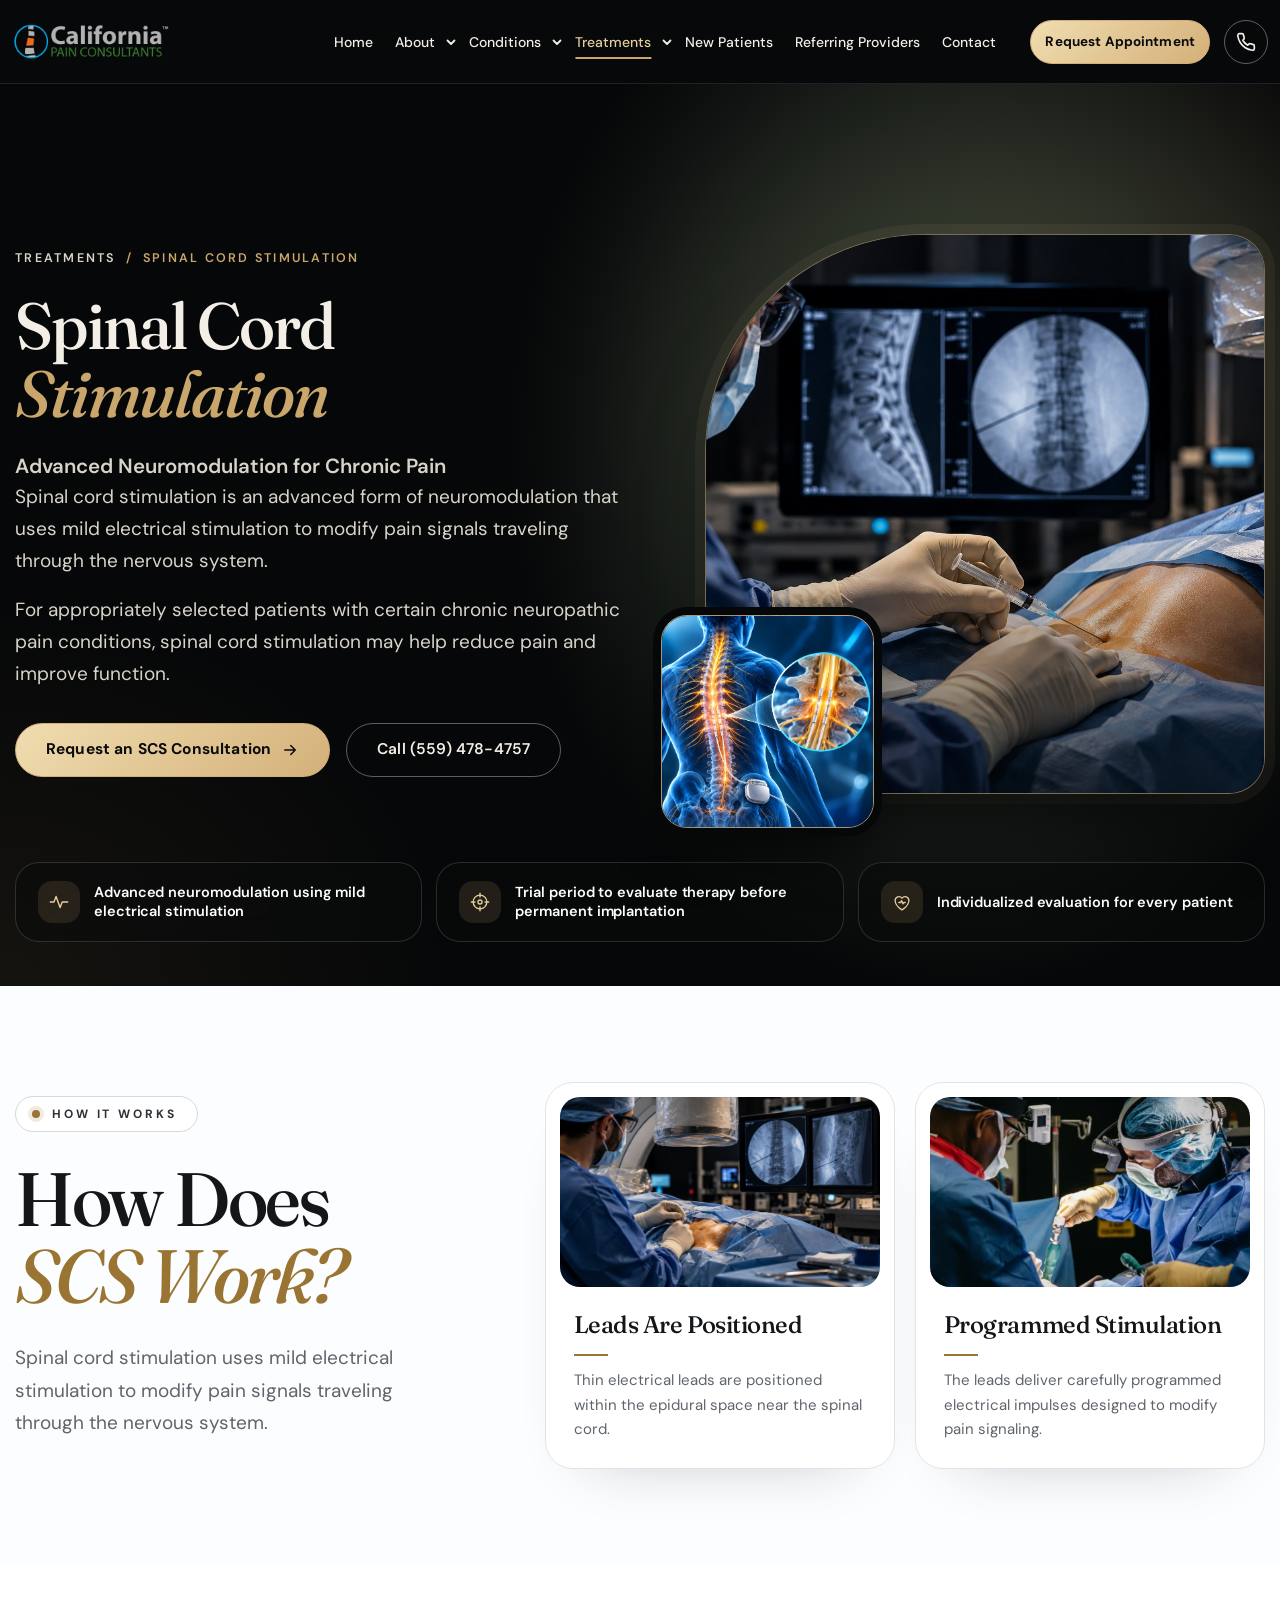
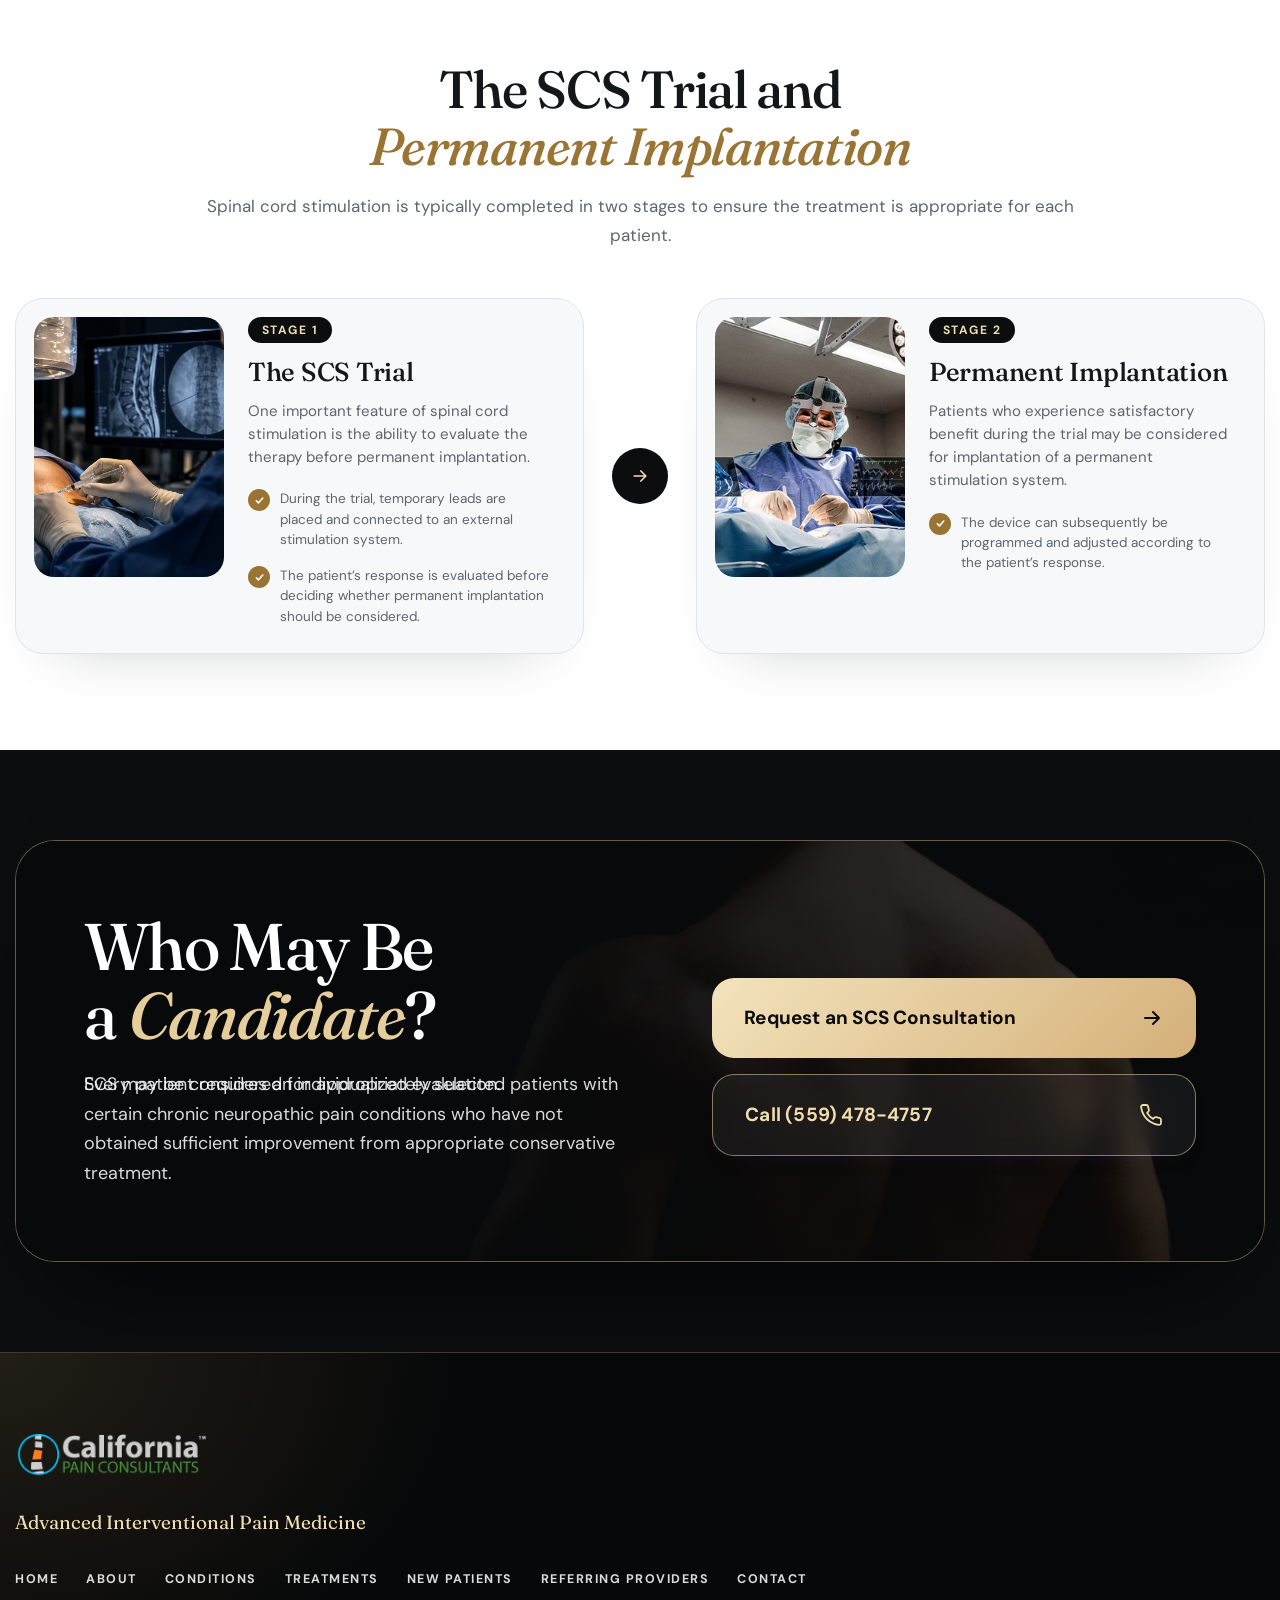
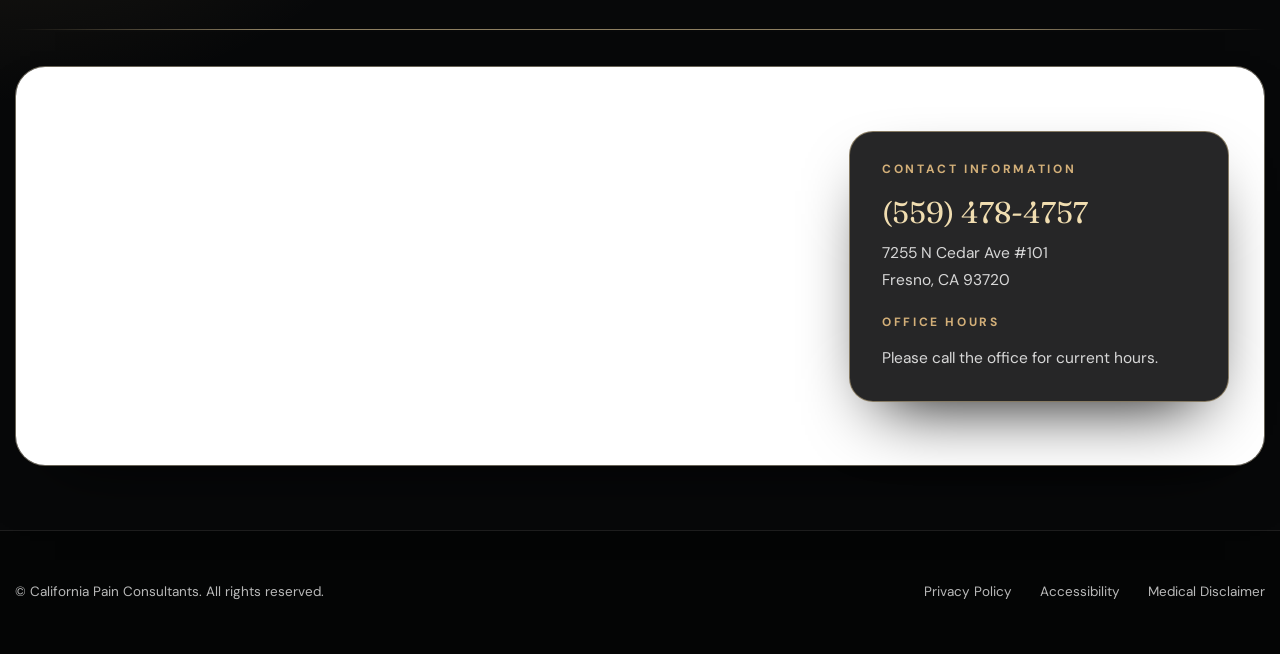
==== treatments/spinal-cord-stimulation.html @ 920d5def "Refactor CSS styles and update layout for cinematic theme - Updated layout-cinematic.css to enhance " ====
﻿<!doctype html>
<html lang="en">
<head>
  <meta charset="utf-8">
  <meta name="viewport" content="width=device-width, initial-scale=1, viewport-fit=cover">
  <title>Spinal Cord Stimulation in Fresno | California Pain Consultants (STAGING)</title>
  <meta name="description" content="Spinal cord stimulation is an advanced form of neuromodulation that uses mild electrical stimulation to modify pain signals. Learn about the SCS trial and permanent implantation.">
  <meta name="robots" content="noindex, nofollow"><!-- STAGING: remove at launch -->
  <link rel="preconnect" href="https://fonts.googleapis.com">
  <link rel="preconnect" href="https://fonts.gstatic.com" crossorigin>
  <link href="https://fonts.googleapis.com/css2?family=DM+Sans:opsz,wght@9..40,400;9..40,500;9..40,600;9..40,700;9..40,800&amp;family=Fraunces:opsz,wght@9..144,500;9..144,600&amp;display=swap" rel="stylesheet">
  <link rel="stylesheet" href="../assets/css/style.css">
  <link rel="stylesheet" href="../assets/css/theme-modern.css">
  <link rel="stylesheet" href="../assets/css/theme-black.css">
  <link rel="stylesheet" href="../assets/css/layout-cinematic.css?v=20261003m">
  <script>document.documentElement.classList.add('js');</script>
</head>
<body class="tx-page">

  <header class="site-header" id="site-header">
    <div class="header-inner">
      <a class="brand" href="../index.html" aria-label="California Pain Consultants – home">
        <img class="brand-logo" src="../assets/images/logo.png" width="410" height="94" alt="California Pain Consultants">
      </a>

      <div class="mobile-controls">
        <a class="icon-btn" href="tel:+15594784757" aria-label="Call California Pain Consultants at (559) 478-4757">
          <svg viewBox="0 0 24 24" width="22" height="22" aria-hidden="true" fill="none" stroke="currentColor" stroke-width="1.8" stroke-linecap="round" stroke-linejoin="round"><path d="M22 16.9v3a2 2 0 0 1-2.2 2 19.8 19.8 0 0 1-8.6-3.1 19.5 19.5 0 0 1-6-6A19.8 19.8 0 0 1 2.1 4.2 2 2 0 0 1 4.1 2h3a2 2 0 0 1 2 1.7c.1 1 .4 1.9.7 2.8a2 2 0 0 1-.5 2.1L8.1 9.9a16 16 0 0 0 6 6l1.3-1.3a2 2 0 0 1 2.1-.4c.9.3 1.8.6 2.8.7a2 2 0 0 1 1.7 2z"/></svg>
        </a>
        <button class="icon-btn menu-toggle" type="button" aria-expanded="false" aria-controls="site-menu" aria-label="Open menu">
          <svg class="icon-open" viewBox="0 0 24 24" width="24" height="24" aria-hidden="true" fill="none" stroke="currentColor" stroke-width="1.8" stroke-linecap="round"><path d="M4 7h16M4 12h16M4 17h16"/></svg>
          <svg class="icon-close" viewBox="0 0 24 24" width="24" height="24" aria-hidden="true" fill="none" stroke="currentColor" stroke-width="1.8" stroke-linecap="round"><path d="M6 6l12 12M18 6L6 18"/></svg>
        </button>
      </div>

      <nav class="site-nav" aria-label="Main">
        <ul class="menu-list" id="site-menu">

          <li><a class="nav-link" href="../index.html">Home</a></li>

          <li class="has-dropdown">
            <div class="nav-item">
              <a class="nav-link" href="javascript:void(0)">About</a>
              <button class="dd-toggle" type="button" aria-expanded="false" aria-controls="dd-about" aria-label="Show About submenu"><svg viewBox="0 0 12 12" width="12" height="12" aria-hidden="true" fill="none" stroke="currentColor" stroke-width="1.8" stroke-linecap="round" stroke-linejoin="round"><path d="M2.5 4.5 6 8l3.5-3.5"/></svg></button>
            </div>
            <div class="dropdown dropdown-simple" id="dd-about">
              <div class="dropdown-inner">
                <ul class="dropdown-list">
                  <li><a href="javascript:void(0)"><strong>Amitabh Goswami, DO, MPH</strong></a></li>
                  <li><a href="javascript:void(0)"><strong>Our Care Team</strong></a></li>
                  <li><a href="javascript:void(0)"><strong>Our Approach</strong></a></li>
                  <li><a href="javascript:void(0)"><strong>Medical Education</strong></a></li>
                </ul>
              </div>
            </div>
          </li>

          <li class="has-dropdown">
            <div class="nav-item">
              <a class="nav-link" href="javascript:void(0)">Conditions</a>
              <button class="dd-toggle" type="button" aria-expanded="false" aria-controls="dd-conditions" aria-label="Show Conditions submenu"><svg viewBox="0 0 12 12" width="12" height="12" aria-hidden="true" fill="none" stroke="currentColor" stroke-width="1.8" stroke-linecap="round" stroke-linejoin="round"><path d="M2.5 4.5 6 8l3.5-3.5"/></svg></button>
            </div>
            <div class="dropdown dropdown-simple" id="dd-conditions">
              <div class="dropdown-inner">
                <ul class="dropdown-list">
                  <li><a href="javascript:void(0)"><strong>Back Pain</strong></a></li>
                  <li><a href="javascript:void(0)"><strong>Neck Pain</strong></a></li>
                  <li><a href="javascript:void(0)"><strong>Sciatica</strong></a></li>
                  <li><a href="javascript:void(0)"><strong>Spinal Stenosis</strong></a></li>
                  <li><a href="javascript:void(0)"><strong>Nerve Pain</strong></a></li>
                  <li><a href="javascript:void(0)"><strong>Joint Pain</strong></a></li>
                  <li><a href="javascript:void(0)"><strong>Head &amp; Neck Pain</strong></a></li>
                  <li><a href="javascript:void(0)"><strong>Post-Surgical Pain</strong></a></li>
                </ul>
              </div>
            </div>
          </li>

          <li class="has-dropdown">
            <div class="nav-item">
              <a class="nav-link" href="javascript:void(0)" aria-current="page">Treatments</a>
              <button class="dd-toggle" type="button" aria-expanded="false" aria-controls="dd-treatments" aria-label="Show Treatments submenu"><svg viewBox="0 0 12 12" width="12" height="12" aria-hidden="true" fill="none" stroke="currentColor" stroke-width="1.8" stroke-linecap="round" stroke-linejoin="round"><path d="M2.5 4.5 6 8l3.5-3.5"/></svg></button>
            </div>
            <div class="dropdown dropdown-wide" id="dd-treatments">
              <div class="dropdown-inner">
                <p class="dd-label">Advanced Treatments</p>
                <ul class="dropdown-list">
                  <li><a href="../treatments/spinal-cord-stimulation.html"><strong>Spinal Cord Stimulation</strong></a></li>
                  <li><a href="javascript:void(0)"><strong>Peripheral Nerve Stimulation</strong></a></li>
                  <li><a href="javascript:void(0)"><strong>Intracept® / Basivertebral Nerve Ablation</strong></a></li>
                  <li><a href="javascript:void(0)"><strong>Minuteman® / Spinal Simplicity</strong></a></li>
                  <li><a href="javascript:void(0)"><strong>Sacroiliac Joint Fusion</strong></a></li>
                  <li><a href="javascript:void(0)"><strong>Kyphoplasty</strong></a></li>
                  <li><a href="javascript:void(0)"><strong>Intrathecal Drug Delivery</strong></a></li>
                </ul>
                <p class="dd-label">Additional Treatments</p>
                <ul class="dropdown-list">
                  <li><a href="javascript:void(0)"><strong>Epidural Steroid Injections</strong></a></li>
                  <li><a href="javascript:void(0)"><strong>Medial Branch Nerve Blocks</strong></a></li>
                  <li><a href="javascript:void(0)"><strong>Radiofrequency Ablation</strong></a></li>
                  <li><a href="javascript:void(0)"><strong>Joint Injections</strong></a></li>
                  <li><a href="javascript:void(0)"><strong>Botox® for Chronic Migraine</strong></a></li>
                  <li><a href="javascript:void(0)"><strong>Platelet-Rich Plasma Therapy</strong></a></li>
                  <li><a href="javascript:void(0)"><strong>Stem Cell Injection Therapy</strong></a></li>
                </ul>
              </div>
            </div>
          </li>

                    <li><a class="nav-link" href="javascript:void(0)">New Patients</a></li>

          <li><a class="nav-link" href="javascript:void(0)">Referring Providers</a></li>

          <li><a class="nav-link" href="javascript:void(0)">Contact</a></li>

          <li class="menu-cta"><a class="btn btn-primary appointment-button" href="javascript:void(0)">Request Appointment</a></li>
          <li class="menu-call"><a class="btn btn-outline" aria-label="Call (559) 478-4757" href="tel:+15594784757">Call (559) 478-4757</a></li>
        </ul>
      </nav>
    </div>
  </header>

  <main id="main" class="scs">
    <section class="scs-hero" aria-labelledby="scs-title">
      <div class="container scs-hero-grid">
        <div class="scs-hero-copy">
          <nav class="scs-crumbs" aria-label="Breadcrumb"><a href="javascript:void(0)">Treatments</a><span aria-hidden="true">/</span><span aria-current="page">Spinal Cord Stimulation</span></nav>
          <h1 id="scs-title">Spinal Cord <span class="aw-em">Stimulation</span></h1>
          <p class="scs-sub">Advanced Neuromodulation for Chronic Pain</p>
          <p class="scs-lead">Spinal cord stimulation is an advanced form of neuromodulation that uses mild electrical stimulation to modify pain signals traveling through the nervous system.</p>
          <p class="scs-body">For appropriately selected patients with certain chronic neuropathic pain conditions, spinal cord stimulation may help reduce pain and improve function.</p>
          <div class="scs-actions">
            <a class="btn btn-primary btn-lg" href="javascript:void(0)">Request an SCS Consultation <svg class="btn-arrow" viewBox="0 0 24 24" width="18" height="18" fill="none" stroke="currentColor" stroke-width="2" stroke-linecap="round" stroke-linejoin="round" aria-hidden="true"><path d="M5 12h14M13 6l6 6-6 6"/></svg></a>
            <a class="btn btn-outline btn-lg" href="tel:+15594784757">Call (559) 478-4757</a>
          </div>
        </div>
        <figure class="scs-hero-img"><img src="../assets/images/ai-mbb.jpg" width="1536" height="1024" alt="Physician performing an image-guided spinal procedure under fluoroscopy">
          <figcaption class="hero-chip"><svg viewBox="0 0 24 24" aria-hidden="true"><use href="#s-mod"/></svg><span><strong>Advanced Neuromodulation</strong>Trial before permanent implantation</span></figcaption></figure>
        <figure class="scs-hero-img-b"><img src="../assets/images/scs.jpg" width="1254" height="1254" alt="Illustration of a spinal cord stimulator with leads along the spine" loading="eager"></figure>
      </div>
      <div class="container pillars-wrap">
      <ul class="pillars pillars-3" aria-label="Spinal cord stimulation at a glance">
        <li><svg viewBox="0 0 24 24" aria-hidden="true"><use href="#s-mod"/></svg><span>Advanced neuromodulation using mild electrical stimulation</span></li>
        <li><svg viewBox="0 0 24 24" aria-hidden="true"><use href="#s-prec"/></svg><span>Trial period to evaluate therapy before permanent implantation</span></li>
        <li><svg viewBox="0 0 24 24" aria-hidden="true"><use href="#s-care"/></svg><span>Individualized evaluation for every patient</span></li>
      </ul>
    </div>
    </section>

    <section class="scs-section scs-how" aria-labelledby="how-title">
      <div class="container scs-how-grid">
        <div class="scs-how-copy">
          <p class="scs-eyebrow">How It Works</p>
          <h2 id="how-title">How Does <span class="aw-em">SCS Work?</span></h2>
          <p class="scs-how-intro">Spinal cord stimulation uses mild electrical stimulation to modify pain signals traveling through the nervous system.</p>
        </div>
        <ol class="scs-steps">
          <li>
            <span class="scs-num">01</span>
            <div class="scs-step-card">
              <img src="../assets/images/ai-rfa.jpg" width="1160" height="530" alt="" loading="lazy">
              <div>
                <h3>Leads Are Positioned</h3>
                <p>Thin electrical leads are positioned within the epidural space near the spinal cord.</p>
              </div>
              <span class="scs-go" aria-hidden="true"><svg viewBox="0 0 24 24" fill="none" stroke="currentColor" stroke-width="2" stroke-linecap="round" stroke-linejoin="round"><path d="M5 12h14M13 6l6 6-6 6"/></svg></span>
            </div>
          </li>
          <li>
            <span class="scs-num">02</span>
            <div class="scs-step-card">
              <img src="../assets/images/rs-MG_7411-home-e1589399580577.webp" width="1160" height="530" alt="" loading="lazy">
              <div>
                <h3>Programmed Stimulation</h3>
                <p>The leads deliver carefully programmed electrical impulses designed to modify pain signaling.</p>
              </div>
              <span class="scs-go" aria-hidden="true"><svg viewBox="0 0 24 24" fill="none" stroke="currentColor" stroke-width="2" stroke-linecap="round" stroke-linejoin="round"><path d="M5 12h14M13 6l6 6-6 6"/></svg></span>
            </div>
          </li>
        </ol>
      </div>
    </section>

    <section class="scs-section scs-journey" aria-labelledby="journey-title">
      <div class="container">
        <div class="scs-head scs-head-center">
          <h2 id="journey-title">The SCS Trial and <span class="aw-em">Permanent Implantation</span></h2>
          <p class="scs-journey-sub">Spinal cord stimulation is typically completed in two stages to ensure the treatment is appropriate for each patient.</p>
        </div>
        <div class="scs-stages">
          <article class="scs-stage">
            <img class="scs-stage-img" src="../assets/images/ai-esi.jpg" width="178" height="171" alt="" loading="lazy">
            <div class="scs-stage-body">
              <span class="scs-stage-tag">Stage 1</span>
              <h3>The SCS Trial</h3>
              <p>One important feature of spinal cord stimulation is the ability to evaluate the therapy before permanent implantation.</p>
              <ul>
                <li>During the trial, temporary leads are placed and connected to an external stimulation system.</li>
                <li>The patient&rsquo;s response is evaluated before deciding whether permanent implantation should be considered.</li>
              </ul>
            </div>
          </article>
          <div class="scs-arrow" aria-hidden="true"><svg viewBox="0 0 24 24" width="28" height="28" fill="none" stroke="currentColor" stroke-width="2" stroke-linecap="round" stroke-linejoin="round"><path d="M5 12h14M13 6l6 6-6 6"/></svg></div>
          <article class="scs-stage">
            <img class="scs-stage-img" src="../assets/images/rs-innovations.jpg" width="178" height="170" alt="" loading="lazy">
            <div class="scs-stage-body">
              <span class="scs-stage-tag">Stage 2</span>
              <h3>Permanent Implantation</h3>
              <p>Patients who experience satisfactory benefit during the trial may be considered for implantation of a permanent stimulation system.</p>
              <ul>
                <li>The device can subsequently be programmed and adjusted according to the patient&rsquo;s response.</li>
              </ul>
            </div>
          </article>
        </div>
      </div>
    </section>

    <section class="final-cta cta2 cta2-cand" aria-labelledby="cand-title">
      <div class="container">
        <div class="cta2-card">
          <div class="cta2-copy">
            <h2 id="cand-title">Who May Be a <span class="cta-em">Candidate</span>?</h2>
            <p>SCS may be considered for appropriately selected patients with certain chronic neuropathic pain conditions who have not obtained sufficient improvement from appropriate conservative treatment.</p>
            <p>Every patient requires an individualized evaluation.</p>
            <div class="cta-actions">
              <a class="cta2-btn cta2-primary" href="javascript:void(0)">Request an SCS Consultation <svg viewBox="0 0 24 24" fill="none" stroke="currentColor" stroke-width="2" stroke-linecap="round" stroke-linejoin="round" aria-hidden="true"><path d="M5 12h14M13 6l6 6-6 6"/></svg></a>
              <a class="cta2-btn cta2-secondary" href="tel:+15594784757"><svg viewBox="0 0 24 24" fill="none" stroke="currentColor" stroke-width="1.8" stroke-linecap="round" stroke-linejoin="round" aria-hidden="true"><path d="M22 16.9v3a2 2 0 0 1-2.200 2 19.800 19.800 0 0 1-8.600-3.100 19.500 19.500 0 0 1-6-6A19.800 19.800 0 0 1 2.100 4.200 2 2 0 0 1 4.100 2h3a2 2 0 0 1 2 1.700c.1 1 .4 1.900.7 2.800a2 2 0 0 1-.5 2.100L8.100 9.900a16 16 0 0 0 6 6l1.300-1.300a2 2 0 0 1 2.100-.4c.9.3 1.800.6 2.800.7a2 2 0 0 1 1.700 2z"/></svg> Call (559) 478-4757</a>
            </div>
          </div>
          <div class="cta2-visual" aria-hidden="true"><img src="../assets/images/rs-conditions-hero.jpg" width="2000" height="1098" alt="" loading="lazy"></div>
        </div>
      </div>
    </section>
  </main>

  <footer data-site-footer>
    <noscript>
      <p>© California Pain Consultants · 7255 N Cedar Ave #101, Fresno, CA 93720 · <a href="tel:+15594784757">(559) 478-4757</a></p>
    </noscript>
  </footer>

  <svg width="0" height="0" style="position:absolute" aria-hidden="true" focusable="false">
    <defs>
      <symbol id="s-prec" viewBox="0 0 24 24" fill="none" stroke="currentColor" stroke-width="1.5" stroke-linecap="round" stroke-linejoin="round"><circle cx="12" cy="12" r="7.500"/><circle cx="12" cy="12" r="2.200"/><path d="M12 2.500v4M12 17.500v4M2.500 12h4M17.500 12h4"/></symbol>
      <symbol id="s-mod" viewBox="0 0 24 24" fill="none" stroke="currentColor" stroke-width="1.5" stroke-linecap="round" stroke-linejoin="round"><path d="M2.500 12h4l2.300-6 4.400 12 2.300-6h6"/></symbol>
      <symbol id="s-care" viewBox="0 0 24 24" fill="none" stroke="currentColor" stroke-width="1.5" stroke-linecap="round" stroke-linejoin="round"><path d="M12 20.500s-7.500-4.400-7.500-10A4.200 4.200 0 0112 7.800a4.200 4.200 0 017.500 2.700c0 5.600-7.500 10-7.500 10z"/><path d="M8.500 12.500h2l1-2 1.500 3.500 1-1.500h1.500"/></symbol>
    </defs>
  </svg>

  <div class="mobile-action-bar" role="region" aria-label="Quick actions">
    <a class="btn btn-outline" href="tel:+15594784757">Call</a>
    <a class="btn btn-primary" href="javascript:void(0)">Request Appointment</a>
  </div>

  <script src="../assets/js/main.js" defer></script>

  <script src="../assets/js/footer.js" defer></script>
</body>
</html>
---- assets/css/style.css ----
:root {
  --color-primary: #0077B6;
  --color-primary-hover: #005F92;
  --color-primary-line: #3A9ACF;
  --brand: #4DB3E6;
  --brand-dark: #2A9AD6;
  --brand-tint: #E3F1FA;
  --ink: #03304D;
  --color-footer-bg: #02263D;
  --color-header-bg: var(--ink);
  --brand-deep: var(--ink);
  --brand-ink: var(--color-primary);
  --teal: var(--color-primary);
  --blue-deep: #054B73;
  --cyan: #3EDBF0;
  --cyan-dark: #2EC9E0;
  --cyan-light: #7FE8F6;
  --gold: #C8873A;

  --bg-page: #FBFDFD;
  --bg-sky-soft: #EEF6FC;
  --bg-sky: #EDF6FD;
  --bg-tint: #F4F9FB;
  --black: #000;
  --border: #E6E1D6;
  --hairline: #ECE7DC;
  --ink-dark: #06161F;
  --navy-soft: #0B2233;
  --navy: #0A0A0A;
  --slate-dark: #34454F;
  --slate: #4A5B6A;
  --text: #17212B;
  --white: #FFF;

  --c-25c6e0: #25C6E0;
  --c-8fd0ea: #8FD0EA;
  --c-a9d3ea: #A9D3EA;
  --c-bcdcef: #BCDCEF;
  --c-bfdcec: #BFDCEC;
  --c-bfe6ee: #BFE6EE;
  --c-bfe6f2: #BFE6F2;
  --c-c9d6db: #C9D6DB;
  --c-d2eaf4: #D2EAF4;
  --c-d3e6f3: #D3E6F3;
  --c-dcebf4: #DCEBF4;
  --c-ddeef6: #DDEEF6;
  --c-e1eef0: #E1EEF0;
  --c-e6f6fc: #E6F6FC;
  --c-e8f3fa: #E8F3FA;
  --c-eaf4fa: #EAF4FA;
  --c-eaf4fb: #EAF4FB;
  --c-f1f8fc: #F1F8FC;
  --c-f28a2e: #F28A2E;
  --c-f6fafd: #F6FAFD;

  --color-primary-rgb: 0, 119, 182;
  --rgb-black: 0, 0, 0;
  --rgb-brand: 77, 179, 230;
  --rgb-cyan: 62, 219, 240;
  --rgb-ink: 3, 48, 77;
  --rgb-page: 251, 253, 253;
  --rgb-shadow-blue: 8, 60, 90;
  --rgb-shadow: 8, 40, 56;
  --rgb-white: 255, 255, 255;
  --shadow-lift: 0 24px 60px -24px rgba(var(--rgb-shadow), .28), 0 4px 14px rgba(var(--rgb-shadow), .06);

  --font-head: "DM Sans", system-ui, sans-serif;
  --font-body: "DM Sans", system-ui, sans-serif;
  --fs-h1: clamp(2.5rem, 1.7rem + 3vw, 4rem);
  --fs-h2: clamp(2rem, 1.5rem + 2vw, 3rem);
  --fs-h3: 20px;
  --fs-h4: 1.25rem;
  --fs-lead: clamp(1.0625rem, 1rem + .25vw, 1.1875rem);

  --space-3: 12px;
  --space-4: 16px;
  --space-5: 24px;
  --space-6: 32px;
  --space-7: 48px;
  --header-h: 88px;
  --bar-h: 64px;
  --sec-pad: 80px;
  --sec-head-gap: var(--space-7);
}

*,
*::before,
*::after {
  box-sizing: border-box;
}

html {
  scroll-behavior: smooth;
  scroll-padding-top: 96px;
}

body {
  margin: 0;
  font-family: var(--font-body);
  font-size: 17px;
  line-height: 1.7;
  color: var(--text);
  background: var(--white);
}

body.menu-locked {
  overflow: hidden;
}

a {
  color: inherit;
}

ul,
.sf-col ul,
.sf-bottom ul,
.scs-steps,
.ax-grid,
.apx-steps {
  list-style: none;
  margin: 0;
  padding: 0;
}

.container,
.header-inner {
  max-width: 1440px;
  margin-inline: auto;
  padding-inline: 15px;
}

.container {
  width: 100%;
}

.site-header :focus-visible,
.final-cta :focus-visible {
  outline-color: var(--teal);
  box-shadow: none;
}

.btn,
.nav-link {
  text-transform: none;
  text-decoration: none;
  white-space: nowrap;
}

.btn,
.tf-intro .btn,
.ax-viewall,
.cta2-btn {
  display: inline-flex;
  align-items: center;
  border-radius: 999px;
}

.btn {
  gap: 8px;
  justify-content: center;
  min-height: 44px;
  padding: 0 22px;
  font: 700 15px/1 var(--font-head);
  letter-spacing: .005em;
  border: 1.5px solid transparent;
  transition: background-color .2s ease, border-color .2s ease, color .2s ease;
}

.btn-primary:hover {
  background: var(--navy);
  color: var(--white);
}

.btn-outline {
  background: transparent;
  color: var(--navy);
  border-color: var(--navy);
}

.btn-outline:hover {
  background: var(--navy);
  color: var(--white);
}

.site-header {
  position: sticky;
  top: 0;
  z-index: 100;
  height: var(--header-h);
  transition: height .25s ease, box-shadow .25s ease, background-color .25s ease, border-color .25s ease;
  --header-h: 84px;
  -webkit-backdrop-filter: none;
  backdrop-filter: none;
}

.site-header.is-scrolled {
  --header-h: 72px;
  background: rgba(var(--rgb-white), .86);
  -webkit-backdrop-filter: saturate(180%) blur(14px);
  backdrop-filter: saturate(180%) blur(14px);
  border-bottom-color: var(--hairline);
  box-shadow: 0 8px 28px -12px rgba(var(--rgb-shadow), .18);
}

.header-inner,
.menu-list,
.menu-list>li {
  height: 100%;
  display: flex;
  align-items: center;
}

.header-inner {
  position: relative;
  gap: 24px;
}

.brand {
  display: block;
  flex: none;
  line-height: 0;
}

.brand-logo {
  display: block;
  width: auto;
  transition: height .25s ease;
  height: 46px;
}

.is-scrolled .brand-logo {
  height: 46px;
}

.site-nav {
  margin-left: auto;
  height: 100%;
  flex: 0 1 auto;
}

.menu-list {
  gap: 2px;
}

.menu-list>li {
  position: relative;
}

.nav-item {
  display: flex;
  align-items: center;
}

.nav-link {
  font: 600 15.5px/1 var(--font-head);
  letter-spacing: 0;
  border-radius: 8px;
  transition: color .2s;
  padding: 12px 11px;
}

.nav-link[aria-current="page"] {
  text-decoration: underline;
}

.nav-link:hover,
.has-dropdown:hover>.nav-item .nav-link {
  text-decoration: underline;
  text-decoration-color: var(--teal);
  text-decoration-thickness: 3px;
  text-underline-offset: 9px;
}

.dd-toggle,
.icon-btn {
  display: inline-grid;
  place-items: center;
  background: none;
  border: 0;
  cursor: pointer;
}

.dd-toggle {
  width: 28px;
  height: 28px;
  margin-left: -6px;
  border-radius: 6px;
  transition: color .2s;
}

.dd-toggle svg {
  transition: transform .2s;
}

.dd-toggle[aria-expanded="true"] svg,
.has-dropdown:hover>.nav-item .dd-toggle svg {
  transform: rotate(180deg);
}

.dropdown {
  position: absolute;
  top: 100%;
  left: 0;
  z-index: 10;
  opacity: 0;
  visibility: hidden;
  transform: translateY(-4px);
  pointer-events: none;
  transition: opacity .18s ease, transform .18s ease, visibility 0s linear .18s;
}

.dropdown-simple {
  width: 300px;
}

.dropdown-inner {
  background: var(--white);
  border: 1px solid var(--hairline);
  padding: 12px;
  border-radius: 18px;
  box-shadow: var(--shadow-lift);
}

.has-dropdown:hover>.dropdown,
.has-dropdown.is-open>.dropdown {
  opacity: 1;
  visibility: visible;
  transform: none;
  pointer-events: auto;
  transition-delay: 0s;
}

.dropdown-list a {
  display: block;
  padding: 12px 14px;
  border-radius: 10px;
  text-decoration: none;
  transition: background-color .15s;
}

.dropdown-list a:hover {
  background: var(--brand-tint);
}

.dropdown-list strong {
  display: block;
  font: 700 15px/1.3 var(--font-head);
  color: var(--ink);
}

.mobile-controls {
  display: none;
  margin-left: auto;
  gap: 4px;
}

.icon-btn {
  width: 48px;
  height: 48px;
  border-radius: 12px;
  text-decoration: none;
}

.icon-btn:hover {
  background: rgba(var(--rgb-white), .1);
}

.menu-toggle .icon-close {
  display: none;
}

.menu-open .menu-toggle .icon-open {
  display: none;
}

.menu-open .menu-toggle .icon-close {
  display: block;
}

.mobile-action-bar {
  display: none;
}

.eyebrow::before {
  border-radius: 2px;
  flex: none;
}

.hero,
.scs-hero,
#advanced-treatments,
#additional-treatments,
.scs-how {
  position: relative;
  isolation: isolate;
  overflow: hidden;
}

.hero,
.scs-hero {
  display: flex;
  align-items: center;
  min-height: clamp(560px, 62vh, 700px);
  background: radial-gradient(900px 520px at 8% 0%, rgba(var(--rgb-cyan), .09), transparent 65%),
    linear-gradient(180deg, var(--bg-tint) 0%, var(--bg-page) 100%);
}

.hero {
  padding: 96px 0 150px;
}

.hero::before,
.hero::after,
.scs-hero::after,
#advanced-treatments::before,
.scs-how::before {
  content: "";
  position: absolute;
  z-index: -1;
}

.hero::before {
  inset: 0;
  background: url("../images/hero-bg.jpg") right center / auto 100% no-repeat;
}

.hero-grid,
.scs-hero-grid {
  display: grid;
  align-items: center;
  grid-template-columns: minmax(0, 760px);
}

.hero-grid {
  gap: 48px;
}

.hero-copy {
  min-width: 0;
}

.hero-actions {
  display: flex;
  flex-wrap: wrap;
}

.final-cta {
  color: var(--white);
  position: relative;
  isolation: isolate;
}

.site-header .btn-outline:hover {
  background: var(--white);
  color: var(--navy);
  border-color: var(--white);
}

.site-header .btn-primary:hover {
  background: var(--white);
  color: var(--navy);
}

.nav-link[aria-current="page"] {
  text-decoration-thickness: 2px;
  text-underline-offset: 10px;
}

.nav-link:hover,
.has-dropdown:hover>.nav-item .nav-link {
  text-decoration-thickness: 2px;
  text-underline-offset: 10px;
  color: var(--brand);
  text-decoration-color: var(--brand);
}

.site-header .btn,
.hero .btn,
.scs-actions .btn {
  min-height: 48px;
  padding: 0 26px;
  font-size: 15px;
  gap: 10px;
}

.site-header .btn-primary:hover,
.hero .btn-primary:hover {
  background: var(--brand-dark);
  color: var(--ink-dark);
}

.hero .btn-outline {
  color: var(--ink);
  border-color: var(--c-c9d6db);
  background: var(--white);
}

.site-header .btn-outline:hover,
.hero .btn-outline:hover {
  background: var(--brand-tint);
  border-color: var(--brand);
  color: var(--brand-deep);
}

.site-header .btn-primary::after,
.hero .btn-primary::after {
  content: "";
  width: 16px;
  height: 16px;
  background: currentColor;
  -webkit-mask: url("data:image/svg+xml,%3Csvg xmlns='http://www.w3.org/2000/svg' viewBox='0 0 16 16' fill='none' stroke='black' stroke-width='1.8' stroke-linecap='round' stroke-linejoin='round'%3E%3Cpath d='M2 8h12M9 3l5 5-5 5'/%3E%3C/svg%3E") center / contain no-repeat;
  mask: url("data:image/svg+xml,%3Csvg xmlns='http://www.w3.org/2000/svg' viewBox='0 0 16 16' fill='none' stroke='black' stroke-width='1.8' stroke-linecap='round' stroke-linejoin='round'%3E%3Cpath d='M2 8h12M9 3l5 5-5 5'/%3E%3C/svg%3E") center / contain no-repeat;
  transition: transform .2s;
}

.site-header .btn-primary:hover::after,
.hero .btn-primary:hover::after {
  transform: translateX(3px);
}

.site-header :focus-visible {
  outline-color: var(--brand);
  box-shadow: 0 0 0 5px rgba(var(--rgb-cyan), .22);
}

.hero::after {
  inset: auto 0 0 0;
  height: 220px;
  background: linear-gradient(to bottom, rgba(var(--rgb-page), 0), var(--bg-page));
}

.hero .eyebrow,
.treatments .eyebrow,
.additional .eyebrow,
.scs-eyebrow,
.scs-crumbs,
.apx-eyebrow {
  font: 700 12.5px/1.2 var(--font-head);
  letter-spacing: .16em;
  text-transform: uppercase;
}

.hero .eyebrow,
.treatments .eyebrow,
.additional .eyebrow,
.scs-eyebrow {
  color: var(--brand-ink);
}

.hero .eyebrow,
.apx-eyebrow {
  display: inline-flex;
  align-items: center;
  gap: 14px;
}

.hero .eyebrow::before,
.apx-eyebrow::before,
.scs-eyebrow::before {
  content: "";
  height: 2px;
  background: var(--brand);
  border-radius: 2px;
}

.hero .eyebrow::before,
.apx-eyebrow::before {
  width: 40px;
}

.hero h1 {
  color: var(--ink);
  text-wrap: balance;
}

.hero-sub {
  font: 600 clamp(18px, 1.5vw, 22px)/1.4 var(--font-head);
  color: var(--brand-deep);
}

.hero-intro {
  max-width: 56ch;
  color: var(--slate-dark);
}

.treatments {
  padding: 80px 0;
}

.treatments h2 {
  color: var(--ink);
  text-wrap: balance;
}

.treatments .section-intro {
  color: var(--slate);
}

.additional .eyebrow::before {
  border-radius: 2px;
}

.additional h2,
.final-cta h2 {
  text-wrap: balance;
}

.additional {
  padding: 80px 0;
  border-top: 0;
}

.final-cta::after {
  content: "";
}

.site-header.is-scrolled {
  --header-h: 84px;
  -webkit-backdrop-filter: none;
  backdrop-filter: none;
  box-shadow: 0 6px 20px -8px rgba(var(--rgb-black), .5);
  background: var(--color-header-bg);
  border-bottom-color: rgba(var(--rgb-white), .12);
}

.site-header .btn-primary:hover {
  background: var(--cyan-light);
  color: var(--ink-dark);
}

.site-header .btn-outline:hover {
  background: rgba(var(--rgb-white), .1);
  border-color: var(--brand);
  color: var(--white);
}

.site-header :focus-visible {
  outline-color: var(--brand);
  box-shadow: 0 0 0 5px rgba(var(--rgb-cyan), .3);
}

.btn,
.site-header .btn,
.hero .btn {
  box-shadow: none !important;
  transform: none !important;
}

.btn:hover,
.btn:focus-visible,
.site-header .btn:hover,
.hero .btn:hover {
  box-shadow: none !important;
  transform: none !important;
}

.btn-primary:hover,
.site-header .btn-primary:hover,
.hero .btn-primary:hover,
.scs-actions .btn-primary:hover {
  background: var(--cyan-dark);
  border-color: var(--cyan-dark);
  color: var(--ink-dark);
}

.btn-outline:hover,
.site-header .btn-outline:hover,
.hero .btn-outline:hover {
  background: rgba(var(--rgb-cyan), .1);
  border-color: var(--cyan);
  color: inherit;
}

.site-header .btn-outline:hover {
  color: var(--white);
}

.additional .section-intro {
  color: var(--slate);
}

.aw-em {
  color: var(--brand-ink);
}

.sf-top {
  padding: 72px 0 56px;
}

.sf-grid {
  display: grid;
  grid-template-columns: 1.3fr 1fr 1.1fr 1.5fr;
  gap: 48px;
}

.sf-logo {
  display: inline-block;
  line-height: 0;
  margin-bottom: 18px;
}

.sf-logo img {
  height: 44px;
  width: auto;
  filter: brightness(0) invert(1);
}

.sf-brand p,
.sf-col p {
  margin: 0;
  font-size: 15px;
  line-height: 1.6;
}

.sf-h {
  margin: 0 0 16px;
  font: 700 13px/1.3 var(--font-head);
  letter-spacing: .1em;
  text-transform: uppercase;
  color: var(--white);
}

.sf-h-gap {
  margin-top: 28px;
}

.sf-col a {
  display: inline-block;
  padding: 5px 0;
  font-size: 15px;
  text-decoration: none;
  transition: color .2s ease;
}

.sf-col a:hover,
.sf-col a:focus-visible {
  color: var(--white);
}

.sf-col address {
  font-style: normal;
  font-size: 15px;
  line-height: 1.75;
}

.sf-col address a {
  color: var(--white);
}

.sf-map iframe {
  display: block;
  width: 100%;
  height: 180px;
  border: 1px solid rgba(var(--rgb-white), .14);
  border-radius: 10px;
}

.sf-bottom {
  border-top: 1px solid rgba(var(--rgb-white), .1);
  padding: 24px 0;
  font-size: 14px;
}

.sf-bottom-inner {
  display: flex;
  flex-wrap: wrap;
  align-items: center;
  justify-content: space-between;
  gap: 12px 32px;
}

.sf-bottom p {
  margin: 0;
  color: var(--white);
}

.sf-bottom ul {
  display: flex;
  flex-wrap: wrap;
  gap: 4px 28px;
}

.sf-bottom a {
  display: inline-block;
  padding: 4px 0;
  color: var(--white);
  text-decoration: none;
  transition: opacity .2s ease;
  opacity: 1;
}

.sf-bottom a:hover,
.sf-bottom a:focus-visible {
  opacity: 1;
  text-decoration: underline;
  text-underline-offset: 4px;
}

.scs {
  background: var(--white);
}

.scs h1,
.scs h2,
.scs h3 {
  text-wrap: balance;
}

.scs-eyebrow,
.tf-intro .eyebrow,
body main section.additional .ax-head .eyebrow {
  display: inline-flex;
  align-items: center;
  gap: 12px;
}

.scs-eyebrow::before {
  width: 32px;
}

.scs-section h2 {
  color: var(--ink);
}

.scs-hero {
  padding: 96px 0;
  color: var(--ink);
}

.scs-crumbs {
  display: flex;
  gap: 10px;
  align-items: center;
  margin-bottom: 26px;
  color: var(--slate);
}

.scs-crumbs a {
  color: var(--brand-ink);
  text-decoration: none;
}

.scs-crumbs a:hover {
  text-decoration: underline;
  text-underline-offset: 4px;
}

.scs .scs-hero h1 {
  color: var(--ink);
}

.scs-sub {
  font: 600 clamp(18px, 1.5vw, 22px)/1.4 var(--font-head);
  margin: 26px 0 0;
}

.scs-actions {
  display: flex;
  flex-wrap: wrap;
}

.scs-actions .btn-outline {
  background: var(--white);
  border-color: var(--c-c9d6db);
  color: var(--ink);
}

.scs-actions .btn-outline:hover {
  background: rgba(var(--rgb-cyan), .1);
  border-color: var(--cyan);
  color: var(--ink);
}

.scs-hero-img {
  position: absolute;
  z-index: -1;
  inset: 0 0 0 auto;
  margin: 0;
  width: min(60%, 1200px);
}

.scs-hero-img img,
.tf-visual img,
.tf-thumb img,
.ax-img img,
.scs-stage-img {
  width: 100%;
  height: 100%;
  object-fit: cover;
}

.scs-hero-img img {
  object-position: 60% center;
  display: block;
  -webkit-mask-image: linear-gradient(to right, transparent 0, transparent 16%, rgba(var(--rgb-black), .6) 40%, var(--black) 62%);
  mask-image: linear-gradient(to right, transparent 0, transparent 16%, rgba(var(--rgb-black), .6) 40%, var(--black) 62%);
}

.scs-hero::after {
  inset: auto 0 0 0;
  height: 200px;
  background: linear-gradient(to bottom, rgba(var(--rgb-white), 0), var(--white));
}

.scs-steps {
  display: grid;
}

.scs-num,
.scs-go,
.tf-card>span[aria-hidden],
.ax-go,
.ax-ico,
.apx-goal-ico,
.apx-num {
  display: grid;
  place-items: center;
  border-radius: 50%;
}

.scs-head-center {
  text-align: center;
  margin: 0 auto 48px;
}

.scs-stages {
  display: grid;
  align-items: stretch;
}

.scs-arrow {
  display: grid;
  place-items: center;
  color: var(--brand-ink);
}

.scs-stage-tag {
  padding: 7px 14px;
  border-radius: 999px;
  background: var(--brand-tint);
  color: var(--brand-deep);
  font: 700 12px/1 var(--font-head);
  letter-spacing: .12em;
  text-transform: uppercase;
}

.scs-stage ul {
  padding: 0;
  list-style: none;
  display: grid;
}

.scs-stage li {
  position: relative;
  color: var(--slate);
}

.scs-stage li::before {
  content: "";
  position: absolute;
  left: 0;
}

#advanced-treatments::before {
  inset: 0;
  pointer-events: none;
  background: url("../images/bg-treatments-wave.png") center bottom / cover no-repeat;
  opacity: 1;
  -webkit-mask-image: linear-gradient(to bottom, transparent 0, var(--black) 240px);
  mask-image: linear-gradient(to bottom, transparent 0, var(--black) 240px);
}

#advanced-treatments>.container {
  position: relative;
  z-index: 1;
}

#additional-treatments::before {
  content: "";
  display: none;
}

#additional-treatments>.container {
  position: relative;
  z-index: 1;
}

.scs-journey {
  position: relative;
  padding: 104px 0 112px;
  background: var(--bg-sky);
}

.scs-journey .scs-head-center h2 {
  position: relative;
  padding-top: 0;
  margin-bottom: 8px;
}

.scs-journey .scs-stages {
  grid-template-columns: 1fr 112px 1fr;
  gap: 0;
  margin: 0 auto;
}

.scs-journey .scs-stage {
  position: relative;
  border: 1px solid var(--c-d2eaf4);
  border-top: 2px solid var(--c-bfe6f2);
  background: rgba(var(--rgb-white), .92);
  box-shadow: 0 24px 50px -28px rgba(var(--rgb-shadow-blue), .28), 0 2px 8px rgba(var(--rgb-shadow-blue), .04);
  display: grid;
  grid-template-columns: 190px minmax(0, 1fr);
  gap: 24px;
  align-items: flex-start;
  padding: 16px 28px 16px 16px;
  border-top-width: 1px;
  border-radius: 18px;
}

.scs-journey .scs-stage h3 {
  color: var(--ink);
}

.scs-journey .scs-stage p {
  font-weight: 400;
  color: var(--slate);
  margin: 0 0 12px;
  font-size: 15px;
  line-height: 1.55;
}

.scs-journey .scs-stage ul {
  gap: 0;
  margin: 0;
}

.scs-journey .scs-stage li:first-child {
  border-top: 0;
}

.scs-journey .scs-stage li::before {
  border-radius: 50%;
  background: var(--c-25c6e0) url("data:image/svg+xml,%3Csvg xmlns='http://www.w3.org/2000/svg' viewBox='0 0 24 24' fill='none' stroke='white' stroke-width='3' stroke-linecap='round' stroke-linejoin='round'%3E%3Cpath d='M6 12.5l4 4 8-9'/%3E%3C/svg%3E") center / 16px no-repeat;
  background-color: var(--color-primary);
  top: 8px;
  width: 22px;
  height: 22px;
  background-size: 13px;
}

.scs-journey .scs-arrow {
  position: relative;
}

.scs-journey .scs-arrow svg {
  position: relative;
  z-index: 1;
  box-sizing: content-box;
  border-radius: 50%;
  background: var(--white);
  color: var(--brand-ink);
  box-shadow: 0 16px 34px -14px rgba(var(--rgb-shadow-blue), .35);
  width: 20px;
  height: 20px;
  padding: 18px;
}

.btn-primary,
.hero .btn-primary,
.scs-actions .btn-primary,
.mobile-action-bar .btn-primary {
  background: var(--color-primary);
  border-color: var(--color-primary);
  color: var(--white);
}

.site-header .btn-primary:hover,
.btn-primary:hover,
.hero .btn-primary:hover,
.scs-actions .btn-primary:hover,
.mobile-action-bar .btn-primary:hover {
  background: var(--color-primary-hover);
  border-color: var(--color-primary-hover);
  color: var(--white);
}

.scs-how {
  padding: 88px 0;
  background: linear-gradient(to bottom, var(--white) 0, var(--c-f6fafd) 320px, var(--c-eaf4fa) 100%);
}

.scs-how .scs-how-grid {
  display: grid;
  grid-template-columns: minmax(0, 4.2fr) minmax(0, 3.2fr) minmax(0, 5.6fr);
  gap: 0;
  align-items: center;
}

.scs-how-intro {
  max-width: 34ch;
  color: var(--slate);
}

.scs-how::before {
  inset: 0;
  pointer-events: none;
  opacity: .2;
  background: url("../images/scs-how-bg.webp") center / cover no-repeat;
  -webkit-mask-image: linear-gradient(to bottom, transparent 0, var(--black) 260px);
  mask-image: linear-gradient(to bottom, transparent 0, var(--black) 260px);
}

.scs-how .scs-steps {
  grid-column: 3;
  position: relative;
  gap: 24px;
}

.scs-how .scs-steps::before {
  content: "";
  position: absolute;
  left: 30px;
  top: 60px;
  bottom: 60px;
  border-left: 2px dotted var(--c-8fd0ea);
}

.scs-how .scs-steps li,
body .site-header .brand-logo,
body .site-header.is-scrolled .brand-logo {
  background: none;
  padding: 0;
  border-radius: 0;
}

.scs-how .scs-steps li {
  display: grid;
  grid-template-columns: 60px minmax(0, 1fr);
  gap: 20px;
  align-items: center;
  border: 0;
}

.scs-how .scs-num,
.apx-num {
  position: relative;
  z-index: 1;
  background: var(--color-primary);
  color: var(--white);
}

.scs-how .scs-num {
  width: 60px;
  height: 60px;
  font: 700 18px/1 var(--font-head);
  box-shadow: 0 0 0 8px var(--c-f1f8fc), 0 14px 26px -10px rgba(var(--color-primary-rgb), .6);
}

.scs-step-card {
  display: grid;
  grid-template-columns: 150px minmax(0, 1fr) auto;
  gap: 24px;
  align-items: center;
  padding: 20px 24px 20px 20px;
  background: rgba(var(--rgb-white), .94);
  border: 1px solid var(--c-ddeef6);
  border-radius: 24px;
  box-shadow: 0 24px 50px -30px rgba(var(--rgb-shadow-blue), .3);
}

.scs-step-card img {
  display: block;
  width: 150px;
  height: 144px;
  object-fit: cover;
  border-radius: 16px;
}

.scs-how .scs-step-card h3 {
  color: var(--ink);
}

.scs-how .scs-step-card p {
  margin: 0;
  font: 400 15.5px/1.6 var(--font-body);
  color: var(--slate);
}

.scs-go {
  width: 48px;
  height: 48px;
  background: var(--c-e6f6fc);
  color: var(--brand-ink);
}

.scs-go svg {
  width: 22px;
  height: 22px;
}

body main h1:not(.x1):not(.x2):not(.x3) {
  font-size: var(--fs-h1);
  font-weight: 800;
  line-height: 1.05;
  letter-spacing: -.03em;
  margin: 0 0 var(--space-5);
}

body main h2:not(.x1):not(.x2):not(.x3) {
  font-size: var(--fs-h2);
  font-weight: 800;
  line-height: 1.1;
  letter-spacing: -.02em;
  margin: 0 0 var(--space-4);
}

body main h3:not(.x1):not(.x2):not(.x3) {
  font-size: var(--fs-h3);
  font-weight: 700;
  line-height: 1.2;
  letter-spacing: -.01em;
  margin: 0 0 var(--space-3);
}

body main .eyebrow:not(.x1):not(.x2),
body main .scs-eyebrow:not(.x1):not(.x2) {
  margin: 0 0 var(--space-4);
}

body main :is(.hero-intro, .section-intro, .scs-lead, .scs-body, .scs-how-intro, .final-cta p):not(.x1):not(.x2) {
  font-size: var(--fs-lead);
  line-height: 1.7;
  margin: 0 0 var(--space-4);
}

body main .hero-sub:not(.x1):not(.x2) {
  font-size: var(--fs-h4);
  line-height: 1.4;
  margin: 0 0 var(--space-4);
}

body main :is(.scs-head-center):not(.x1):not(.x2) {
  margin-bottom: var(--sec-head-gap);
}

body main :is(.hero-actions, .cta-actions, .scs-actions):not(.x1):not(.x2) {
  margin-top: var(--space-6);
  gap: var(--space-4);
}

body main :is(.hero-actions, .cta-actions, .scs-actions) .btn {
  margin: 0;
}

body main .scs-step-card p:last-child {
  margin-bottom: 0;
}

#advanced-treatments {
  background: linear-gradient(to bottom, var(--bg-page) 0, var(--bg-tint) 280px);
}

body :is(h1, h2, h3):not(.x1):not(.x2):not(.x3),
body main :is(h1, h2, h3):not(.x1):not(.x2):not(.x3) {
  font-family: var(--font-head);
}

.sf {
  background: var(--color-footer-bg);
}

.site-header .btn-primary {
  border-color: var(--color-primary-line);
}

.scs-hero .scs-lead,
.scs-hero .scs-body {
  max-width: 46ch;
  color: var(--ink);
}

.scs-hero .scs-sub {
  color: var(--brand-deep);
}

.scs-journey .scs-head-center h2::before {
  content: none;
  display: none;
}

body main :is(.section, .treatments, .additional, .final-cta, .scs-section, .scs-journey, .scs-how) {
  padding-top: var(--sec-pad) !important;
  padding-bottom: var(--sec-pad) !important;
}

.btn .btn-arrow {
  flex: none;
  width: 18px;
  height: 18px;
}



















.tf-card,
.ax-card {
  background: var(--white);
  border-radius: 14px;
  color: inherit;
  text-decoration: none;
}



















body main section.additional .ax-head {
  display: flex;
  justify-content: space-between;
  align-items: flex-start;
  gap: 32px;
  margin-bottom: 40px;
}

body main section.additional .ax-head .eyebrow::before {
  content: "";
  height: 2px;
  width: 28px;
  background: var(--gold);
}

body main section.additional .ax-head .section-intro {
  margin: 0;
  max-width: 54ch;
}

.ax-viewall,
.cta2-btn {
  gap: 10px;
  font: 700 15px/1 var(--font-head);
  text-decoration: none;
}

.ax-viewall {
  flex: none;
  padding: 13px 26px;
  border: 1.5px solid var(--color-primary);
  transition: border-color .2s, transform .2s;
  background: var(--color-primary);
  color: var(--white);
  box-shadow: 0 10px 22px -12px rgba(var(--color-primary-rgb), .6);
}

.ax-viewall svg {
  width: 16px;
  height: 16px;
}

.ax-viewall:hover {
  transform: translateY(-2px);
  background: var(--color-primary-hover);
  border-color: var(--color-primary-hover);
}

.ax-grid {
  display: grid;
  grid-template-columns: repeat(4, minmax(0, 1fr));
  gap: 20px;
}

.ax-grid li {
  display: flex;
}

.ax-card,
.apx-panel {
  position: relative;
  display: flex;
  flex-direction: column;
  overflow: hidden;
}

.ax-card {
  width: 100%;
  border: 1px solid var(--hairline);
  box-shadow: 0 1px 2px rgba(var(--rgb-ink), .04), 0 16px 30px -24px rgba(var(--rgb-ink), .4);
  transition: transform .25s, box-shadow .25s, border-color .25s;
  padding: 0 0 52px;
}

.ax-card:hover,
.ax-card:focus-visible {
  transform: translateY(-4px);
  border-color: var(--c-bcdcef);
  box-shadow: 0 22px 40px -24px rgba(var(--rgb-ink), .5);
}

.ax-img {
  display: block;
  overflow: hidden;
  background: var(--navy-soft);
  border-radius: 14px 14px 0 0;
  aspect-ratio: 16 / 8.5;
}

.ax-img img {
  display: block;
  transition: transform .5s ease;
}

.ax-card:hover .ax-img img {
  transform: scale(1.05);
}

.ax-body {
  display: block;
  padding: 16px 20px 0;
}

.ax-body h3 {
  font: 700 16.5px/1.3 var(--font-head);
  color: var(--ink);
}

.ax-body p {
  margin: 0;
  font-size: 14px;
  line-height: 1.55;
  color: var(--slate-dark);
}

.ax-go {
  position: absolute;
  width: 30px;
  height: 30px;
  transition: background-color .2s, color .2s;
  right: 16px;
  bottom: 14px;
  background: var(--brand-tint);
  color: var(--color-primary);
}

.ax-go svg {
  width: 15px;
  height: 15px;
}

.ax-card:hover .ax-go {
  background: var(--color-primary);
  color: var(--white);
}

.ax-other {
  box-shadow: none;
  justify-content: center;
  padding: 28px 22px;
  background: var(--c-e8f3fa);
  border-color: var(--c-d3e6f3);
}

.ax-ico,
.apx-ico {
  width: 52px;
  height: 52px;
  color: var(--color-primary);
}

.ax-ico {
  background: var(--white);
  box-shadow: 0 8px 18px -10px rgba(var(--rgb-ink), .5);
  margin-bottom: 18px;
}

.ax-ico svg {
  width: 24px;
  height: 24px;
}

.ax-other .ax-body {
  padding: 0;
}

body main section.additional .ax-head h2 {
  max-width: 28ch;
  color: var(--ink);
}

body main section.additional {
  background: var(--white);
}

body .site-header,
body .site-header.is-scrolled {
  background: var(--white);
  border-bottom: 1px solid var(--hairline);
  box-shadow: 0 6px 24px -16px rgba(var(--rgb-ink), .35);
}

body .site-header .brand-logo,
body .site-header.is-scrolled .brand-logo {
  filter: none;
  box-sizing: border-box;
}

body .site-header .nav-link,
body .site-header .dd-toggle,
body .site-header .icon-btn {
  color: var(--ink);
}

body .site-header .nav-link[aria-current="page"] {
  color: var(--color-primary);
  text-decoration-color: var(--color-primary);
}

body .site-header .nav-link:hover,
body .site-header .has-dropdown:hover>.nav-item .nav-link,
body .site-header .dd-toggle:hover {
  color: var(--color-primary);
  text-decoration-color: var(--color-primary);
}

body .site-header .icon-btn:hover {
  background: var(--brand-tint);
}

body .site-header .btn-primary {
  background: var(--color-primary);
  color: var(--white);
}

body .site-header .btn-primary:hover {
  background: var(--color-primary-hover);
  color: var(--white);
}

body .site-header .btn-outline {
  background: transparent;
  color: var(--ink);
  border-color: var(--c-bcdcef);
}

body .site-header .btn-outline:hover {
  background: var(--brand-tint);
  border-color: var(--color-primary);
  color: var(--ink);
}

body .site-header :focus-visible {
  outline-color: var(--color-primary);
  box-shadow: 0 0 0 4px rgba(var(--color-primary-rgb), .25);
}

body .site-header .menu-list {
  background: transparent;
}

body main section.additional .ax-head h2 .aw-em {
  color: var(--color-primary);
}

body main section.final-cta.cta2 {
  background: var(--bg-sky);
  padding: 56px 0 72px;
}

body main section.final-cta.cta2::before,
body main section.final-cta.cta2::after {
  display: none;
}

.cta2-card {
  position: relative;
  display: grid;
  grid-template-columns: minmax(0, 1.1fr) minmax(0, .9fr);
  align-items: center;
  min-height: 260px;
  border-radius: 28px;
  overflow: hidden;
  border: 1px solid var(--c-e1eef0);
  box-shadow: 0 24px 50px -32px rgba(var(--rgb-ink), .45);
  background: var(--c-eaf4fb) url("../images/bg-cta-card.png") center / cover no-repeat;
}

.cta2-copy {
  position: relative;
  z-index: 1;
  padding: 48px 20px 48px 56px;
}

.cta2-copy h2 {
  font: 800 clamp(28px, 3vw, 38px)/1.15 var(--font-head);
  color: var(--ink);
}

.cta2-copy h2 .cta-em {
  color: var(--color-primary);
}

.cta2-copy p {
  max-width: 46ch;
  color: var(--slate-dark);
}

.cta2 .cta-actions {
  display: flex;
  flex-wrap: wrap;
}

.cta2-btn {
  padding: 15px 28px;
  transition: transform .2s, background-color .2s, border-color .2s;
}

.cta2-btn svg {
  width: 17px;
  height: 17px;
}

.cta2-primary {
  background: var(--color-primary);
  color: var(--white);
  box-shadow: 0 12px 24px -14px rgba(var(--color-primary-rgb), .7);
}

.cta2-primary:hover {
  background: var(--color-primary-hover);
  transform: translateY(-2px);
}

.cta2-secondary {
  background: var(--white);
  color: var(--ink);
  border: 1.5px solid var(--color-primary);
  box-shadow: 0 10px 22px -16px rgba(var(--rgb-ink), .4);
}

.cta2-secondary svg {
  color: var(--color-primary);
}

.cta2-secondary:hover {
  border-color: var(--color-primary);
  transform: translateY(-2px);
}

.cta2-visual {
  align-self: stretch;
  position: absolute;
  inset: 0;
  min-height: 0;
  pointer-events: none;
}

.cta2-visual img {
  inset: 0;
  position: absolute;
  top: 0;
  right: 0;
  left: auto;
  width: auto;
  height: 100%;
  max-width: none;
  object-fit: contain;
  object-position: right center;
  -webkit-mask-image: none;
  mask-image: none;
}

.cta2-cand .cta2-visual img {
  right: 24px;
  height: 108%;
  top: -4%;
  object-position: right center;
}

.scs-journey .scs-head-center {
  max-width: 900px;
}

.scs-journey-sub {
  margin: 0;
  color: var(--slate);
}

.scs-stage-img {
  display: block;
  min-height: 210px;
  max-height: 260px;
  border-radius: 12px;
}

.scs-journey .scs-stage li {
  padding: 8px 0 8px 32px;
  border-top: 0;
  font-size: 13.5px;
  line-height: 1.5;
}

.scs-journey .scs-arrow::before {
  content: none;
}

.scs-journey .scs-stage .scs-stage-tag {
  display: block;
  width: fit-content;
  margin-bottom: 14px;
}

body main .final-cta.cta2-cand {
  padding-top: 0 !important;
}

.sf,
.sf-brand p,
.sf-col a,
.sf-col p,
.sf-col address {
  color: var(--white);
}

body main .final-cta.cta2:not(.cta2-cand) {
  padding-top: 0 !important;
}

.apx-layout {
  display: grid;
  grid-template-columns: minmax(0, 5fr) minmax(0, 7fr);
  gap: 32px;
  align-items: stretch;
}

.apx-panel {
  padding: 48px 44px;
  border-radius: 24px;
  color: var(--white);
  background: linear-gradient(160deg, var(--color-header-bg) 0%, var(--blue-deep) 100%);
  box-shadow: 0 30px 60px -32px rgba(var(--rgb-ink), .6);
}

.apx-panel::after {
  content: "";
  position: absolute;
  right: -90px;
  top: -90px;
  width: 280px;
  height: 280px;
  border-radius: 50%;
  background: radial-gradient(circle, rgba(var(--rgb-brand), .28), transparent 68%);
  pointer-events: none;
}

.apx-panel>* {
  position: relative;
  z-index: 1;
}

.apx-eyebrow {
  margin: 0 0 18px;
  color: var(--brand);
}

body main .apx-panel h2 {
  color: var(--white);
  text-wrap: balance;
}

.apx-panel h2 span {
  color: var(--brand);
}

.apx-lead {
  margin: 0 0 8px;
  font: 600 19px/1.45 var(--font-head);
  color: var(--white);
}

.apx-text {
  margin: 0 0 36px;
  color: rgba(var(--rgb-white), .78);
  line-height: 1.7;
}

.apx-goal {
  display: flex;
  gap: 18px;
  align-items: flex-start;
  margin-top: auto;
  padding-top: 28px;
  border-top: 1px solid rgba(var(--rgb-white), .16);
}

.apx-goal-ico {
  flex: none;
  width: 52px;
  height: 52px;
  color: var(--brand);
  border: 1px solid rgba(var(--rgb-brand), .5);
  background: rgba(var(--rgb-white), .06);
}

.apx-goal-ico svg {
  width: 26px;
  height: 26px;
}

.apx-goal-label {
  margin: 2px 0 6px;
  font: 700 12px/1 var(--font-head);
  letter-spacing: .2em;
  text-transform: uppercase;
  color: var(--brand);
}

.apx-goal-copy {
  margin: 0;
  font: 500 16px/1.6 var(--font-head);
  color: var(--white);
}

.apx-goal-copy span {
  color: var(--brand);
  font-weight: 700;
}

.apx-steps,
.apx-step {
  position: relative;
  display: grid;
  gap: 20px;
}

.apx-steps::before {
  content: "";
  position: absolute;
  left: 27px;
  top: 40px;
  bottom: 40px;
  border-left: 2px dashed var(--c-a9d3ea);
}

.apx-step {
  grid-template-columns: 56px minmax(0, 1fr);
  align-items: start;
}

.apx-num {
  width: 56px;
  height: 56px;
  margin-top: 24px;
  font: 700 17px/1 var(--font-head);
  box-shadow: 0 0 0 6px var(--bg-sky-soft), 0 12px 22px -10px rgba(var(--color-primary-rgb), .6);
}

.apx-card {
  display: flex;
  gap: 20px;
  align-items: flex-start;
  padding: 24px 28px;
  background: var(--white);
  border: 1px solid var(--c-dcebf4);
  border-radius: 18px;
  box-shadow: 0 1px 2px rgba(var(--rgb-shadow), .04), 0 18px 36px -26px rgba(var(--rgb-shadow-blue), .35);
  transition: border-color .2s, box-shadow .2s, transform .2s;
}

.apx-card:hover {
  border-color: var(--c-bfdcec);
  box-shadow: 0 24px 44px -26px rgba(var(--rgb-shadow-blue), .45);
  transform: translateX(4px);
}

.apx-ico {
  flex: none;
  display: grid;
  place-items: center;
  border-radius: 14px;
  background: var(--brand-tint);
}

.apx-ico svg {
  width: 26px;
  height: 26px;
}

body main .apx-card h3 {
  color: var(--ink);
}

.apx-card p {
  margin: 0;
  font-size: 15.5px;
  line-height: 1.7;
  color: var(--slate);
}

.apx {
  background: var(--bg-sky);
}

@media (min-width: 1760px) {
  .site-header .menu-list>li.menu-call {
    display: flex;
  }

  .site-header .menu-list>li.menu-cta {
    right: 232px;
  }

  .site-header .header-inner {
    max-width: 1680px;
  }

  .site-header .nav-link {
    font-size: 15px;
    padding-inline: 8px;
  }
}

@media (min-width: 1360px) and (max-width: 1759px) {
  .site-header .menu-list>li.menu-cta {
    right: 76px;
  }
}

@media (min-width: 1360px) {
  .site-header .header-inner {
    display: grid;
    grid-template-columns: 1fr auto 1fr;
  }

  .site-header .site-nav {
    position: static;
    margin: 0;
    grid-column: 2;
  }

  .site-header .brand {
    grid-column: 1;
    justify-self: start;
  }

  .site-header .menu-list {
    position: static;
  }

  .site-header .menu-list>li.menu-cta,
  .site-header .menu-list>li.menu-call {
    position: absolute;
    top: 50%;
    transform: translateY(-50%);
    margin: 0;
  }

  .site-header .menu-list>li.menu-call {
    right: 20px;
  }
}

@media (min-width: 1201px) and (max-width: 1759px) {
  .site-header .menu-list>li.menu-call {
    display: flex;
  }

  .site-header .menu-call .btn {
    width: 46px;
    min-width: 46px;
    padding: 0;
    font-size: 0;
    gap: 0;
    justify-content: center;
  }

  .site-header .menu-call .btn::before {
    content: "";
    width: 20px;
    height: 20px;
    background: currentColor;
    -webkit-mask: url("data:image/svg+xml,%3Csvg xmlns='http://www.w3.org/2000/svg' viewBox='0 0 24 24' fill='none' stroke='black' stroke-width='2' stroke-linecap='round' stroke-linejoin='round'%3E%3Cpath d='M22 16.92v3a2 2 0 0 1-2.18 2 19.8 19.8 0 0 1-8.63-3.07 19.5 19.5 0 0 1-6-6A19.8 19.8 0 0 1 2.12 4.18 2 2 0 0 1 4.11 2h3a2 2 0 0 1 2 1.72c.13.96.36 1.9.7 2.81a2 2 0 0 1-.45 2.11L8.09 9.91a16 16 0 0 0 6 6l1.27-1.27a2 2 0 0 1 2.11-.45c.91.34 1.85.57 2.81.7A2 2 0 0 1 22 16.92z'/%3E%3C/svg%3E") center / contain no-repeat;
    mask: url("data:image/svg+xml,%3Csvg xmlns='http://www.w3.org/2000/svg' viewBox='0 0 24 24' fill='none' stroke='black' stroke-width='2' stroke-linecap='round' stroke-linejoin='round'%3E%3Cpath d='M22 16.92v3a2 2 0 0 1-2.18 2 19.8 19.8 0 0 1-8.63-3.07 19.5 19.5 0 0 1-6-6A19.8 19.8 0 0 1 2.12 4.18 2 2 0 0 1 4.11 2h3a2 2 0 0 1 2 1.72c.13.96.36 1.9.7 2.81a2 2 0 0 1-.45 2.11L8.09 9.91a16 16 0 0 0 6 6l1.27-1.27a2 2 0 0 1 2.11-.45c.91.34 1.85.57 2.81.7A2 2 0 0 1 22 16.92z'/%3E%3C/svg%3E") center / contain no-repeat;
  }

  .header-inner {
    gap: 16px;
    padding-inline: 20px;
  }

  .nav-link {
    font-size: 14.5px;
    padding-inline: 7px;
  }
}

@media (min-width: 1201px) and (max-width: 1439px) {
  .is-scrolled .brand-logo {
    height: 36px;
  }

  .menu-cta {
    margin-left: 10px;
  }

  .btn {
    padding: 0 18px;
    font-size: 14px;
  }
}

@media (min-width: 1201px) and (max-width: 1359px) {
  .site-header .menu-list>li.menu-call {
    margin-left: 4px;
  }
}

@media (max-width: 1200px) {
  :root {
    --header-h: 68px;
  }

  .site-header.is-scrolled {
    --header-h: 68px;
  }

  .header-inner {
    gap: 12px;
  }

  .mobile-controls {
    display: flex;
  }

  .is-scrolled .brand-logo {
    height: 36px;
  }

  .site-nav {
    position: static;
    margin: 0;
    height: auto;
  }

  .menu-list {
    position: fixed;
    z-index: 99;
    top: var(--header-h);
    left: 0;
    right: 0;
    bottom: 0;
    height: auto;
    flex-direction: column;
    align-items: stretch;
    gap: 0;
    padding: 8px 20px calc(var(--bar-h) + 32px + env(safe-area-inset-bottom));
    overflow-y: auto;
    overscroll-behavior: contain;
    opacity: 0;
    visibility: hidden;
    transform: translateY(-8px);
    transition: opacity .22s ease, transform .22s ease, visibility 0s linear .22s;
  }

  .menu-open .menu-list,
  .dropdown {
    opacity: 1;
    visibility: visible;
    transform: none;
  }

  .menu-open .menu-list {
    transition-delay: 0s;
  }

  .menu-list>li {
    display: block;
    height: auto;
    position: static;
    border-bottom: 1px solid var(--border);
  }

  .nav-item {
    justify-content: space-between;
  }

  .nav-link {
    flex: 1;
    min-height: 56px;
    display: flex;
    align-items: center;
  }

  .dd-toggle {
    width: 56px;
    height: 56px;
    margin: 0;
    border-radius: 0;
  }

  .dd-toggle svg {
    width: 16px;
    height: 16px;
  }

  .has-dropdown:hover>.nav-item .dd-toggle svg {
    transform: none;
  }

  .dd-toggle[aria-expanded="true"] svg {
    transform: rotate(180deg);
  }

  .has-dropdown:hover>.nav-item .nav-link {
    color: var(--white);
  }

  .dropdown {
    position: static;
    width: auto;
    max-width: none;
    margin: 0;
    pointer-events: auto;
    display: grid;
    grid-template-rows: 0fr;
    transition: grid-template-rows .25s ease;
  }

  .has-dropdown:hover>.dropdown {
    grid-template-rows: 0fr;
  }

  .has-dropdown.is-open>.dropdown,
  .has-dropdown.is-open:hover>.dropdown {
    grid-template-rows: 1fr;
  }

  .dropdown-inner {
    min-height: 0;
    overflow: hidden;
    border: 0;
    background: transparent;
    padding: 0 0 0 12px;
  }

  .has-dropdown:not(.is-open) .dropdown-inner {
    visibility: hidden;
  }

  .dropdown-list a {
    padding: 14px 8px;
    min-height: 48px;
  }

  .menu-cta {
    margin: 20px 0 0;
    border: 0 !important;
  }

  .menu-call {
    margin-top: 12px;
    border: 0 !important;
  }

  .menu-cta .btn,
  .menu-call .btn {
    width: 100%;
  }

  .dropdown-list a:hover {
    background: rgba(var(--rgb-white), .08);
  }

  .site-header {
    --header-h: 68px;
  }

  .brand-logo {
    height: 36px;
  }

  body .site-header .menu-list>li {
    border-bottom-color: var(--hairline);
  }

  body .site-header .nav-link,
  body .site-header .dropdown-list strong,
  body .site-header .menu-call .btn {
    color: var(--ink);
  }

  body .site-header .has-dropdown:hover>.nav-item .nav-link {
    color: var(--ink);
  }

  body .site-header .dropdown-list a:hover {
    background: var(--brand-tint);
  }

  body .site-header .menu-list {
    background: var(--white);
  }
}

@media (max-width: 1100px) {
  .scs-how .scs-how-grid {
    grid-template-columns: minmax(0, 1fr) minmax(0, 1.4fr);
    gap: 32px;
  }

  .scs-how .scs-steps {
    grid-column: 2;
  }

  

  .ax-grid {
    grid-template-columns: repeat(2, minmax(0, 1fr));
  }

  .scs-journey .scs-stages {
    grid-template-columns: 1fr;
    gap: 16px;
  }

  .scs-journey .scs-arrow {
    transform: none;
  }

  .scs-journey .scs-arrow svg {
    transform: rotate(90deg);
  }
}

@media (min-width: 1025px) {
  .hero::before {
    inset: 0 0 0 auto;
    width: min(64%, 1240px);
    background: url("../images/hero-bg.jpg") right center / cover no-repeat;
    -webkit-mask-image: linear-gradient(to right, transparent 0, rgba(var(--rgb-black), .5) 22%, var(--black) 48%);
    mask-image: linear-gradient(to right, transparent 0, rgba(var(--rgb-black), .5) 22%, var(--black) 48%);
  }
}

@media (max-width: 1024px) {
  .hero {
    padding: 72px 0 130px;
  }

  .hero::before {
    background-position: 70% center;
    opacity: .5;
    -webkit-mask-image: linear-gradient(to right, transparent 10%, var(--black) 90%);
    mask-image: linear-gradient(to right, transparent 10%, var(--black) 90%);
  }

  .sf-grid {
    grid-template-columns: 1fr 1fr;
    gap: 40px;
  }

  .scs-hero {
    padding: 72px 0;
  }

  .scs-hero-img {
    opacity: .45;
  }

  :root {
    --sec-pad: 60px;
  }
}

@media (max-width: 960px) {
  .scs-journey .scs-arrow {
    padding: 12px 0;
  }

  .scs-journey .scs-arrow::before {
    display: none;
  }

  .scs-hero-img {
    width: 100%;
    opacity: .5;
  }

  .scs-hero-img img {
    object-position: 72% center;
    -webkit-mask-image: linear-gradient(to right, transparent 10%, var(--black) 90%);
    mask-image: linear-gradient(to right, transparent 10%, var(--black) 90%);
  }

  .apx-layout {
    grid-template-columns: 1fr;
  }

  .apx-panel {
    padding: 36px 28px;
  }
}

@media (max-width: 860px) {
  .scs-how {
    padding: 64px 0;
  }

  .scs-how .scs-how-grid {
    grid-template-columns: 1fr;
    gap: 36px;
  }

  .scs-how .scs-steps {
    grid-column: 1;
  }

  .scs-how::before {
    background-position: 35% center;
    opacity: .35;
  }

  .cta2-card {
    grid-template-columns: 1fr;
    padding-bottom: 220px;
  }

  .cta2-copy {
    padding: 36px 26px 8px;
  }

  .cta2-btn {
    width: 100%;
    justify-content: center;
  }

  .cta2-visual {
    inset: auto 0 0 0;
    height: 220px;
  }

  .cta2-visual img {
    height: 100%;
    right: 0;
    -webkit-mask-image: none;
    mask-image: none;
  }

  .cta2-cand .cta2-visual img {
    right: 50%;
    transform: translateX(50%);
    top: 0;
    height: 100%;
  }
}

@media (max-width: 768px) {
  body {
    padding-bottom: calc(var(--bar-h) + env(safe-area-inset-bottom));
  }

  .mobile-action-bar {
    display: grid;
    grid-template-columns: 1fr 1fr;
    gap: 10px;
    position: fixed;
    z-index: 98;
    left: 0;
    right: 0;
    bottom: 0;
    padding: 10px 16px calc(10px + env(safe-area-inset-bottom));
    background: rgba(var(--rgb-white), .96);
    border-top: 1px solid var(--border);
    -webkit-backdrop-filter: blur(10px);
    backdrop-filter: blur(10px);
  }

  .mobile-action-bar .btn {
    min-height: 48px;
    padding: 0 12px;
    font-size: 15px;
  }

  .menu-open .mobile-action-bar {
    display: none;
  }

  .hero {
    min-height: 0;
    padding: 48px 0 112px;
  }

  .hero::before {
    opacity: .22;
  }

  .hero-actions .btn {
    width: 100%;
  }
}

@media (max-width: 720px) {
  

  

  

  

  body main section.additional .ax-head {
    flex-direction: column;
    gap: 22px;
  }

  .ax-grid {
    grid-template-columns: 1fr;
  }
}

@media (max-width: 640px) {
  .sf-top {
    padding: 48px 0 40px;
  }

  .sf-grid {
    grid-template-columns: 1fr;
    gap: 32px;
  }

  .sf-bottom-inner {
    flex-direction: column;
    align-items: flex-start;
  }

  .scs-hero {
    min-height: 0;
    padding: 48px 0 64px;
  }

  .scs-actions .btn {
    width: 100%;
    white-space: normal;
    justify-content: center;
  }

  :root {
    --sec-head-gap: var(--space-6);
  }

  :root {
    --sec-pad: 40px;
  }

  .scs-hero-img {
    opacity: .3;
  }
}

@media (max-width: 600px) {
  .additional {
    padding: 64px 0 80px;
  }

  .scs-journey .scs-stage {
    grid-template-columns: 1fr;
    padding: 16px;
  }

  .scs-stage-img {
    min-height: 0;
    height: 200px;
  }

  .apx-steps::before {
    left: 19px;
  }

  .apx-step {
    grid-template-columns: 40px minmax(0, 1fr);
    gap: 12px;
  }

  .apx-num {
    width: 40px;
    height: 40px;
    margin-top: 20px;
    font-size: 14px;
  }

  .apx-card {
    flex-direction: column;
    gap: 14px;
    padding: 20px;
  }

  

  .apx-panel {
    padding: 28px 22px;
  }

  .apx-goal {
    flex-direction: column;
    gap: 14px;
  }
}

@media (max-width: 560px) {
  .scs-journey {
    padding: 64px 0 72px;
  }

  .scs-how .scs-steps::before {
    display: none;
  }

  .scs-how .scs-steps li {
    grid-template-columns: 1fr;
    gap: 12px;
  }

  .scs-how .scs-num {
    width: 48px;
    height: 48px;
    box-shadow: none;
  }

  .scs-step-card {
    grid-template-columns: 1fr;
    padding: 16px;
  }

  .scs-step-card img {
    width: 100%;
    height: 180px;
  }

  .scs-go {
    display: none;
  }
}

@media (max-width: 400px) {
  .is-scrolled .brand-logo {
    height: 36px;
  }

  .mobile-action-bar .btn {
    font-size: 14px;
  }
}

@media (prefers-reduced-motion: reduce) {
  html {
    scroll-behavior: auto;
  }

  *,
  *::before,
  *::after {
    transition-duration: .01ms !important;
    animation-duration: .01ms !important;
  }

  .tf-card,
  .ax-card,
  .ax-card:hover,
  .cta2-btn,
  .cta2-btn:hover,
  .ax-img img,
  .apx-card {
    transition: none;
  }

  .tf-card:hover,
  .ax-card,
  .ax-card:hover,
  .cta2-btn,
  .cta2-btn:hover,
  .apx-card:hover {
    transform: none;
  }
}
---- assets/css/theme-modern.css ----
/* California Pain Consultants — "Modern Editorial" theme layer (STAGING).
   Loaded AFTER style.css. Re-skins the site only; markup, content and the logo are untouched.
   To revert to the previous look, remove the theme-modern.css <link> from each page.

   Direction (from goodlifemeds.com + rasoulispine.com):
   - warm cream canvas, charcoal ink, large editorial serif headlines
   - restrained palette pulled from the existing logo (green wordmark, blue ring, orange accent)
   - soft, generously rounded cards with hairline borders, pill buttons, airy section spacing */

:root {
  /* ---- palette ---- */
  --cream: #FBF8F1;
  --cream-2: #F3EEE2;
  --cream-3: #E9E2D1;
  --ink: #1E2923;
  --ink-soft: #3B4741;
  --muted: #5E6A63;

  --color-primary: #2E6B3C;          /* logo green, deepened for AA contrast with white text */
  --color-primary-hover: #245631;
  --color-primary-line: #2E6B3C;
  --color-primary-rgb: 46, 107, 60;
  --brand: #A9CBA0;                  /* light sage — accents on dark surfaces */
  --brand-dark: #2E6B3C;
  --brand-tint: #E8F0E3;
  --brand-ink: #2E6B3C;
  --brand-deep: var(--ink);
  --teal: var(--color-primary);
  --gold: #B97D3B;                   /* logo orange, muted */
  --sky: #2FA3DD;                    /* logo blue ring — used sparingly */

  --color-footer-bg: #18211C;
  --color-header-bg: var(--ink);
  --blue-deep: #2A3B31;
  --cyan: var(--brand);
  --cyan-dark: var(--color-primary);
  --cyan-light: var(--brand);

  --bg-page: var(--cream);
  --bg-sky-soft: var(--cream-2);
  --bg-sky: var(--cream-2);
  --bg-tint: var(--cream-2);
  --border: var(--cream-3);
  --hairline: #E6DFCE;
  --ink-dark: #121A16;
  --navy-soft: #26332B;
  --navy: var(--ink);
  --slate-dark: var(--ink-soft);
  --slate: var(--muted);
  --text: var(--ink);

  /* hard-coded light blues in style.css → warm neutrals */
  --c-25c6e0: var(--color-primary);
  --c-8fd0ea: #C9D8C2;
  --c-a9d3ea: #CBD6C3;
  --c-bcdcef: #D6CFBC;
  --c-bfdcec: #D6CFBC;
  --c-bfe6ee: #CBD6C3;
  --c-bfe6f2: #CBD6C3;
  --c-c9d6db: #D6CFBC;
  --c-d2eaf4: #E6DFCE;
  --c-d3e6f3: #E6DFCE;
  --c-dcebf4: #E6DFCE;
  --c-ddeef6: #E6DFCE;
  --c-e1eef0: #E6DFCE;
  --c-e6f6fc: var(--brand-tint);
  --c-e8f3fa: var(--cream-2);
  --c-eaf4fa: var(--cream-2);
  --c-eaf4fb: var(--cream-2);
  --c-f1f8fc: var(--cream);
  --c-f28a2e: var(--gold);
  --c-f6fafd: var(--cream);

  --rgb-brand: 169, 203, 160;
  --rgb-cyan: 169, 203, 160;
  --rgb-ink: 30, 41, 35;
  --rgb-page: 251, 248, 241;
  --rgb-shadow-blue: 40, 50, 42;
  --rgb-shadow: 40, 50, 42;
  --shadow-lift: 0 24px 60px -28px rgba(var(--rgb-shadow), .28), 0 2px 8px rgba(var(--rgb-shadow), .05);

  /* ---- type ---- */
  --font-serif: "Fraunces", Georgia, "Times New Roman", serif;
  --fs-h1: clamp(2.6rem, 1.6rem + 3.6vw, 4.6rem);
  --fs-h2: clamp(2.1rem, 1.5rem + 2.2vw, 3.3rem);

  /* ---- spacing / shape ---- */
  --sec-pad: 112px;
  --r-card: 24px;
  --r-img: 20px;
}

@media (max-width: 960px) { :root { --sec-pad: 72px; } }
@media (max-width: 560px) { :root { --sec-pad: 56px; } }

body {
  background: var(--cream);
  color: var(--ink);
  -webkit-font-smoothing: antialiased;
}

::selection { background: var(--brand); color: var(--ink); }

/* ================= Typography ================= */
body main h1:not(.x1):not(.x2):not(.x3),
body main h2:not(.x1):not(.x2):not(.x3),
.cta2-copy h2 {
  font-family: var(--font-serif);
  font-weight: 500;
  letter-spacing: -.025em;
  line-height: 1.06;
  color: var(--ink);
}
body main h2:not(.x1):not(.x2):not(.x3) { line-height: 1.1; }
.cta2-copy h2 { font-weight: 500; font-size: clamp(30px, 3.2vw, 44px); }

/* emphasised phrase inside headlines: green, same serif */
.aw-em, .cta2-copy h2 .cta-em, body main section.additional .ax-head h2 .aw-em { color: var(--color-primary); }

.hero-sub { color: var(--ink); font-weight: 500; }
.hero-intro, .section-intro, .tf-text p, .ax-body p, .apx-card p { color: var(--muted); }

/* eyebrow: quiet small caps, short gold rule */
.hero .eyebrow, .treatments .eyebrow, .additional .eyebrow, .scs-eyebrow, .scs-crumbs, .apx-eyebrow {
  font-weight: 600;
  letter-spacing: .18em;
}
.hero .eyebrow, .treatments .eyebrow, .additional .eyebrow, .scs-eyebrow { color: var(--ink-soft); }
.hero .eyebrow::before, .apx-eyebrow::before, .scs-eyebrow::before,
.tf-intro .eyebrow::before, body main section.additional .ax-head .eyebrow::before { background: var(--gold); }

/* ================= Buttons ================= */
.btn, .ax-viewall, .cta2-btn { font-weight: 600; letter-spacing: .01em; }
.btn-primary, .hero .btn-primary, .scs-actions .btn-primary, .mobile-action-bar .btn-primary,
body .site-header .btn-primary, .ax-viewall, .cta2-primary {
  background: var(--color-primary);
  border-color: var(--color-primary);
  color: #fff;
  box-shadow: none;
}
.btn-primary:hover, .hero .btn-primary:hover, .scs-actions .btn-primary:hover, .mobile-action-bar .btn-primary:hover,
body .site-header .btn-primary:hover, .site-header .btn-primary:hover, .ax-viewall:hover, .cta2-primary:hover {
  background: var(--ink);
  border-color: var(--ink);
  color: #fff;
}
.btn-outline, .hero .btn-outline, .scs-actions .btn-outline, body .site-header .btn-outline, .cta2-secondary {
  background: transparent;
  color: var(--ink);
  border: 1.5px solid var(--ink);
}
.btn-outline:hover, .hero .btn-outline:hover, .scs-actions .btn-outline:hover,
body .site-header .btn-outline:hover, .cta2-secondary:hover {
  background: var(--ink);
  border-color: var(--ink);
  color: #fff;
}
.cta2-secondary svg { color: currentColor; }
.hero .btn, .scs-actions .btn { min-height: 54px; padding: 0 30px; font-size: 15.5px; }

/* ================= Header ================= */
body .site-header,
body .site-header.is-scrolled {
  background: rgba(251, 248, 241, .88);
  -webkit-backdrop-filter: saturate(160%) blur(14px);
  backdrop-filter: saturate(160%) blur(14px);
  border-bottom: 1px solid var(--hairline);
  box-shadow: none;
}
body .site-header .nav-link,
body .site-header .dd-toggle,
body .site-header .icon-btn { color: var(--ink); }
.nav-link { font-weight: 500; font-size: 15px; }
body .site-header .nav-link:hover,
body .site-header .has-dropdown:hover > .nav-item .nav-link,
body .site-header .dd-toggle:hover,
body .site-header .nav-link[aria-current="page"] {
  color: var(--color-primary);
  text-decoration-color: var(--gold);
}
body .site-header .icon-btn:hover { background: var(--cream-2); }
.dropdown-inner { background: var(--cream); border-radius: var(--r-card); border-color: var(--hairline); }
.dropdown-list a:hover { background: var(--cream-2); }
.dropdown-list strong { font-weight: 600; }
body .site-header :focus-visible, :focus-visible {
  outline-color: var(--color-primary);
  box-shadow: 0 0 0 4px rgba(var(--color-primary-rgb), .22);
}

/* ================= Hero ================= */
.hero, .scs-hero {
  background: var(--cream);
}
.hero { padding: 112px 0 168px; }
.hero::after { background: linear-gradient(to bottom, rgba(251, 248, 241, 0), var(--cream)); }
.hero h1 { text-wrap: balance; }
.hero-sub { font-family: var(--font-body); }

/* ================= Treatments ================= */
#advanced-treatments { background: var(--cream); }
#advanced-treatments::before { display: none; }
.additional, body main section.additional { background: var(--cream-2); }


.tf-card, .ax-card {
  background: #fff;
  border: 1px solid var(--hairline);
  border-radius: var(--r-card);
  box-shadow: none;
}

.tf-card:hover, .tf-card:focus-visible,
.ax-card:hover, .ax-card:focus-visible {
  border-color: var(--ink);
  box-shadow: 0 24px 48px -30px rgba(var(--rgb-shadow), .45);
}
.ax-card:hover, .ax-card:focus-visible { transform: translateY(-5px); }

.ax-img { border-radius: var(--r-card) var(--r-card) 0 0; aspect-ratio: 16 / 9.5; }
.ax-body { padding: 20px 24px 0; }
.ax-card { padding-bottom: 64px; }
.tf-text h3, .ax-body h3 { font-weight: 600; color: var(--ink); }
.ax-body h3 { font-size: 17.5px; }

.tf-card > span[aria-hidden], .ax-go { background: var(--cream-2); color: var(--ink); }
.ax-go { right: 20px; bottom: 18px; width: 34px; height: 34px; }
.tf-card:hover > span[aria-hidden], .ax-card:hover .ax-go { background: var(--ink); color: #fff; }

.ax-other { background: var(--ink); border-color: var(--ink); }
.ax-other .ax-body h3 { color: #fff; }
.ax-other .ax-body p { color: rgba(255, 255, 255, .72); }
.ax-other .ax-ico { background: rgba(255, 255, 255, .1); color: var(--brand); box-shadow: none; }
.ax-other:hover { border-color: var(--color-primary); }

/* ================= Approach ================= */
.apx { background: var(--cream); }
.apx-panel {
  border-radius: 32px;
  padding: 56px 48px;
  background: linear-gradient(160deg, #1E2923 0%, #2A3B31 100%);
}
.apx-panel::after { background: radial-gradient(circle, rgba(169, 203, 160, .22), transparent 68%); }
.apx-eyebrow, .apx-goal-label { color: var(--brand); }
.apx-eyebrow::before { background: var(--gold); }
body main .apx-panel h2:not(.x1):not(.x2):not(.x3) { color: #fff; }
.apx-panel h2 span { color: var(--brand); }
.apx-lead { font-family: var(--font-serif); font-weight: 500; font-size: 22px; }
.apx-goal-ico { border-color: rgba(169, 203, 160, .5); color: var(--brand); }
.apx-goal-copy span { color: var(--brand); }

.apx-steps::before { border-left-color: var(--cream-3); }
.apx-num {
  background: var(--ink);
  box-shadow: 0 0 0 6px var(--cream);
  font-family: var(--font-serif);
  font-weight: 500;
}
.apx-card {
  background: #fff;
  border: 1px solid var(--hairline);
  border-radius: var(--r-card);
  box-shadow: none;
  padding: 28px 32px;
}
.apx-card:hover { border-color: var(--ink); box-shadow: 0 24px 48px -30px rgba(var(--rgb-shadow), .4); }
.apx-ico { background: var(--brand-tint); color: var(--color-primary); border-radius: 16px; }
body main .apx-card h3 { font-weight: 600; }

/* ================= Final CTA ================= */
body main section.final-cta.cta2 { background: var(--cream); padding-top: 0; }
.cta2-card {
  background: var(--cream-2) none;
  border: 1px solid var(--hairline);
  border-radius: 36px;
  box-shadow: none;
  min-height: 320px;
}
.cta2-copy { padding: 64px 24px 64px 64px; }
.cta2-copy p { color: var(--muted); }

/* ================= Footer ================= */
.sf { background: var(--color-footer-bg); }
.sf-h { color: var(--brand); letter-spacing: .14em; }
.sf-col a, .sf-brand p, .sf-col p, .sf-col address { color: rgba(255, 255, 255, .78); }
.sf-col a:hover, .sf-col a:focus-visible, .sf-col address a, .sf-bottom a, .sf-bottom p { color: #fff; }
.sf-map iframe { border-radius: var(--r-img); border-color: rgba(255, 255, 255, .14); }
.sf-bottom { border-top-color: rgba(255, 255, 255, .12); }

/* ================= Mobile bar ================= */
.mobile-action-bar { background: var(--cream); border-top: 1px solid var(--hairline); }

/* ================= Spinal Cord Stimulation page ================= */
.scs { background: var(--cream); }
.scs-journey { background: var(--cream-2); }
.scs-how { background: linear-gradient(to bottom, var(--cream) 0, var(--cream-2) 100%); }
.scs-how::before { display: none; }
.scs-journey .scs-stage, .scs-step-card {
  background: #fff;
  border-color: var(--hairline);
  border-radius: var(--r-card);
  box-shadow: none;
}
.scs-stage-tag { background: var(--brand-tint); color: var(--color-primary); }
.scs-journey .scs-arrow svg { box-shadow: none; border: 1px solid var(--hairline); color: var(--ink); }
.scs-how .scs-num { background: var(--ink); box-shadow: 0 0 0 8px var(--cream); font-family: var(--font-serif); font-weight: 500; }
.scs-how .scs-steps::before { border-left-color: var(--cream-3); }
.scs-go { background: var(--cream-2); color: var(--ink); }
.scs-hero { background: var(--cream); }
.scs-hero::after { background: linear-gradient(to bottom, rgba(251, 248, 241, 0), var(--cream)); }
.scs-hero .scs-sub, .scs-hero .scs-lead, .scs-hero .scs-body { color: var(--ink); }
.scs-journey .scs-stage li::before { background-color: var(--color-primary); }

@media (max-width: 960px) {
  .apx-panel { padding: 40px 28px; border-radius: 28px; }
  .cta2-copy { padding: 44px 28px; }
  .cta2-card { border-radius: 28px; }
}

/* ================= Fixes ================= */
/* hover shift was clipped by the overflow-hidden panel → no sideways movement */


/* SCS page spacing: how-it-works already pads its bottom, so don't double up before the journey section */
body main .scs-journey { padding-top: var(--sec-pad) !important; }
/* …and give the "Who May Be a Candidate?" card room below the journey section */
body main .final-cta.cta2-cand { padding-top: 72px !important; }

/* =====================================================================
   LAYOUT v2 — restructured sections (homepage)
   hero split + pillars strip · bento treatments · inset cards · dark approach band
   ===================================================================== */

/* ---------- Hero: copy left, framed image right, expertise strip below ---------- */
.hero { display: block; min-height: 0; padding: 72px 0 0; }
.hero::before, .hero::after { display: none; }
.hero-grid { grid-template-columns: minmax(0, 1.05fr) minmax(0, .95fr); gap: 72px; align-items: center; }
body main .hero h1:not(.x1):not(.x2):not(.x3) { font-size: clamp(2.4rem, 1.3rem + 3.2vw, 4.2rem); }
.hero-media {
  position: relative;
  margin: 0;
  aspect-ratio: 5 / 5.4;
  border-radius: 40px;
  overflow: hidden;
  background: var(--cream-3);
  box-shadow: 0 40px 80px -48px rgba(var(--rgb-shadow), .55);
}
.hero-media img { position: absolute; inset: 0; width: 100%; height: 100%; object-fit: cover; object-position: 80% center; }

.pillars {
  display: grid;
  grid-template-columns: repeat(5, minmax(0, 1fr));
  margin: 88px 0 0;
  padding: 0;
  list-style: none;
  border-top: 1px solid var(--hairline);
  border-bottom: 1px solid var(--hairline);
}
.pillars li {
  display: flex;
  align-items: center;
  gap: 14px;
  padding: 28px 24px;
  font-weight: 600;
  font-size: 15px;
  line-height: 1.3;
  color: var(--ink);
}
.pillars li + li { border-left: 1px solid var(--hairline); }
.pillars svg { flex: none; width: 34px; height: 34px; color: var(--color-primary); }

/* ---------- Advanced treatments: header row + bento grid ---------- */
.tb-head { display: grid; grid-template-columns: minmax(0, 1fr) minmax(0, 1fr); gap: 72px; align-items: end; margin-bottom: 56px; }
.tb-head h2 { margin: 0; max-width: 14ch; }
.tb-head-side .section-intro { margin: 0 0 24px; }


















/* ---------- Additional treatments: inset images ---------- */
.ax-card { padding: 12px 12px 64px; }
.ax-img { border-radius: 16px; aspect-ratio: 16 / 10; }
.ax-body { padding: 20px 12px 0; }
.ax-go { right: 20px; bottom: 18px; }
.ax-other { padding: 32px 28px; }

/* ---------- Approach: full-bleed dark band, open editorial steps ---------- */
.apx { background: var(--ink); color: #fff; }
.apx-layout { gap: 80px; align-items: start; }
.apx-panel { background: none; box-shadow: none; padding: 0; border-radius: 0; overflow: visible; position: sticky; top: 120px; }
.apx-panel::after { display: none; }
.apx-goal { border-top-color: rgba(255, 255, 255, .18); }
.apx-steps::before { border-left: 1px solid rgba(255, 255, 255, .16); }
.apx-num { background: var(--brand); color: var(--ink); box-shadow: 0 0 0 8px var(--ink); }
.apx-card {
  background: rgba(255, 255, 255, .05);
  border: 1px solid rgba(255, 255, 255, .12);
  border-radius: var(--r-card);
}
.apx-card:hover { transform: none; background: rgba(255, 255, 255, .08); border-color: var(--brand); box-shadow: none; }
body main .apx-card h3:not(.x1):not(.x2):not(.x3) { color: #fff; }
.apx-card p { color: rgba(255, 255, 255, .74); }
.apx-ico { background: rgba(169, 203, 160, .14); color: var(--brand); }

/* ---------- Final CTA: spacing now that it follows a dark band ---------- */
body main .final-cta.cta2:not(.cta2-cand) { padding-top: var(--sec-pad) !important; }

/* ---------- Responsive ---------- */
@media (max-width: 1100px) {
  .hero-grid { gap: 48px; }
  .pillars { grid-template-columns: repeat(3, minmax(0, 1fr)); }
  .pillars li:nth-child(4) { border-left: 0; }
  .pillars li:nth-child(n+4) { border-top: 1px solid var(--hairline); }
  .tb-head { gap: 40px; }
}
@media (max-width: 960px) {
  .hero { padding-top: 40px; }
  .hero-grid { grid-template-columns: 1fr; }
  .hero-media { order: -1; aspect-ratio: 16 / 10; border-radius: 28px; }
  .pillars { margin-top: 56px; }
  .tb-head { grid-template-columns: 1fr; gap: 20px; margin-bottom: 36px; }
  .tb-head h2 { max-width: none; }
  
  
  
  .apx-layout { gap: 40px; }
  .apx-panel { position: static; }
}
@media (max-width: 600px) {
  .hero-media { aspect-ratio: 4 / 3; border-radius: 24px; }
  .pillars { grid-template-columns: repeat(2, minmax(0, 1fr)); }
  .pillars li { padding: 20px 14px; gap: 10px; font-size: 14px; }
  .pillars li:nth-child(n) { border-left: 0; border-top: 0; }
  .pillars li:nth-child(even) { border-left: 1px solid var(--hairline); }
  .pillars li:nth-child(n+3) { border-top: 1px solid var(--hairline); }
  .pillars li:last-child { grid-column: span 2; border-left: 0; }
  
  
  
  .hero-actions .btn { width: 100%; }
}

/* bento polish: roomier small cards + stronger scrim so text stays legible over busy imagery */




/* ---------- SCS hero: keep copy legible where it meets the image ---------- */
.scs-hero-img img {
  -webkit-mask-image: linear-gradient(to right, transparent 0, transparent 26%, rgba(0, 0, 0, .55) 50%, #000 72%);
  mask-image: linear-gradient(to right, transparent 0, transparent 26%, rgba(0, 0, 0, .55) 50%, #000 72%);
}
.scs-hero .scs-crumbs, .scs-hero h1, .scs-hero .scs-sub, .scs-hero .scs-lead, .scs-hero .scs-body {
  text-shadow: 0 0 22px rgba(251, 248, 241, .95), 0 0 8px rgba(251, 248, 241, .85), 0 1px 2px rgba(251, 248, 241, .7);
}

/* SCS hero on tablet/phone: image becomes a framed block above the copy instead of sitting behind the text */
@media (max-width: 960px) {
  .scs-hero { padding: 40px 0 56px; }
  .scs-hero::after { display: none; }
  .scs-hero-grid { gap: 32px; }
  .scs-hero-img {
    position: relative;
    inset: auto;
    z-index: auto;
    order: -1;
    width: 100%;
    aspect-ratio: 16 / 10;
    border-radius: 28px;
    overflow: hidden;
  }
  .scs-hero-img img { -webkit-mask-image: none; mask-image: none; object-position: 62% center; }
  .scs-hero .scs-crumbs, .scs-hero h1, .scs-hero .scs-sub, .scs-hero .scs-lead, .scs-hero .scs-body { text-shadow: none; }
}

/* =====================================================================
   LAYOUT v2 — Spinal Cord Stimulation page
   split hero · at-a-glance strip · image-led steps · dark trial/implant band
   ===================================================================== */
.pillars-3 { grid-template-columns: repeat(3, minmax(0, 1fr)); margin-top: 0; }
.pillars-3 li { padding: 30px 28px; }

@media (min-width: 961px) {
  .scs-hero { padding: 72px 0 0; min-height: 0; display: block; }
  .scs-hero::after { display: none; }
  .scs-hero-grid { grid-template-columns: minmax(0, 1.05fr) minmax(0, .95fr); gap: 72px; align-items: center; }
  .scs-hero-img {
    position: relative;
    inset: auto;
    z-index: auto;
    width: 100%;
    aspect-ratio: 5 / 5.2;
    border-radius: 40px;
    overflow: hidden;
    box-shadow: 0 40px 80px -48px rgba(var(--rgb-shadow), .55);
  }
  .scs-hero-img img { position: absolute; inset: 0; -webkit-mask-image: none; mask-image: none; object-position: 76% center; }
  .scs-hero .scs-crumbs, .scs-hero h1, .scs-hero .scs-sub, .scs-hero .scs-lead, .scs-hero .scs-body { text-shadow: none; }
  body main .scs-hero { padding-bottom: 72px !important; }
}

/* How it works: heading row + two image-led step cards */
.scs-how { background: var(--cream-2); }
.scs-how .scs-how-grid { grid-template-columns: 1fr; gap: 56px; align-items: start; }
.scs-how .scs-how-copy { display: grid; grid-template-columns: minmax(0, 1fr) minmax(0, 1fr); gap: 24px 72px; align-items: end; }
.scs-how .scs-how-copy .scs-eyebrow { grid-column: 1 / -1; margin: 0; }
.scs-how .scs-how-copy h2 { margin: 0; }
.scs-how .scs-how-intro { max-width: 46ch; margin: 0; }
.scs-how .scs-steps { grid-column: auto; display: grid; grid-template-columns: repeat(2, minmax(0, 1fr)); gap: 24px; }
.scs-how .scs-steps::before { display: none; }
.scs-how .scs-steps li { position: relative; display: block; }
.scs-how .scs-num {
  position: absolute;
  z-index: 2;
  top: 32px;
  left: 32px;
  width: 52px;
  height: 52px;
  font-size: 17px;
  background: #fff;
  color: var(--ink);
  box-shadow: 0 8px 20px -10px rgba(0, 0, 0, .5);
}
.scs-step-card { display: block; padding: 20px; background: #fff; border: 1px solid var(--hairline); border-radius: 28px; }
.scs-step-card img { width: 100%; height: 280px; border-radius: 20px; }
.scs-step-card > div { padding: 24px 12px 12px; }
.scs-step-card .scs-go { display: none; }
body main .scs-how .scs-step-card h3:not(.x1):not(.x2):not(.x3) { font-size: 22px; font-weight: 600; margin-bottom: 8px; }

/* Trial + permanent implantation: dark band, matches homepage Approach section */
.scs-journey { background: var(--ink); }
body main .scs-journey .scs-head-center h2:not(.x1):not(.x2):not(.x3) { color: #fff; }
.scs-journey .scs-head-center h2 .aw-em { color: var(--brand); }
.scs-journey .scs-journey-sub { color: rgba(255, 255, 255, .72); }
.scs-journey .scs-stage { background: rgba(255, 255, 255, .05); border: 1px solid rgba(255, 255, 255, .12); box-shadow: none; border-radius: 28px; padding: 18px 32px 18px 18px; }
body main .scs-journey .scs-stage h3:not(.x1):not(.x2):not(.x3) { color: #fff; font-family: var(--font-serif); font-weight: 500; font-size: 26px; letter-spacing: -.01em; }
.scs-journey .scs-stage p, .scs-journey .scs-stage li { color: rgba(255, 255, 255, .76); }
.scs-journey .scs-stage .scs-stage-tag { background: rgba(169, 203, 160, .16); color: var(--brand); }
.scs-journey .scs-stage li::before { background-color: var(--brand); }
.scs-journey .scs-stage-img { border-radius: 20px; }
.scs-journey .scs-arrow svg { background: var(--brand); color: var(--ink); border: 0; }

@media (max-width: 960px) {
  .pillars.pillars-3 { grid-template-columns: 1fr; }
  .pillars.pillars-3 li:nth-child(n) { grid-column: auto; border-left: 0; border-top: 0; padding: 22px 8px; }
  .pillars.pillars-3 li + li { border-top: 1px solid var(--hairline); }
  .scs-how .scs-how-copy { grid-template-columns: 1fr; gap: 16px; }
  .scs-how .scs-steps { grid-template-columns: 1fr; }
  .scs-step-card img { height: 220px; }
  .scs-how .scs-num { top: 28px; left: 28px; }
}

/* =====================================================================
   HERO v3 — bolder, immersive: oversized type, right-bleeding image, floating caption
   (homepage .hero + SCS .scs-hero)
   ===================================================================== */
.hero, .scs-hero { overflow-x: clip; }
.hero-chip {
  position: absolute;
  z-index: 2;
  left: 24px;
  bottom: 24px;
  right: 24px;
  max-width: 340px;
  display: flex;
  align-items: center;
  gap: 14px;
  padding: 14px 20px 14px 14px;
  border-radius: 20px;
  background: rgba(251, 248, 241, .92);
  -webkit-backdrop-filter: blur(12px);
  backdrop-filter: blur(12px);
  box-shadow: 0 18px 40px -20px rgba(0, 0, 0, .5);
  font-size: 13.5px;
  line-height: 1.35;
  color: var(--muted);
}
.hero-chip svg { flex: none; box-sizing: content-box; width: 26px; height: 26px; padding: 10px; border-radius: 14px; background: var(--color-primary); color: #fff; }
.hero-chip strong { display: block; font-size: 15px; color: var(--ink); }

@media (min-width: 961px) {
  /* soft sage wash behind the whole hero */
  .hero::before, .scs-hero::before {
    content: "";
    display: block;
    position: absolute;
    z-index: -1;
    top: -20%;
    right: -10%;
    width: 70%;
    height: 120%;
    background: radial-gradient(closest-side, rgba(169, 203, 160, .32), rgba(169, 203, 160, 0));
    pointer-events: none;
  }
  .hero { padding-top: 56px; }
  .hero-grid, .scs-hero-grid { grid-template-columns: minmax(0, 1fr) minmax(0, 1.08fr); gap: 64px; }

  /* image bleeds to the right viewport edge, rounded on the left only */
  .hero-media, .scs-hero-img {
    aspect-ratio: auto;
    height: clamp(540px, 74vh, 800px);
    margin-right: calc(-1 * max(15px, (100vw - 1440px) / 2 + 15px));
    width: auto;
    border-radius: 48px 0 0 48px;
    box-shadow: none;
  }

  body main .hero h1:not(.x1):not(.x2):not(.x3),
  body main .scs-hero h1:not(.x1):not(.x2):not(.x3) { font-size: clamp(2.8rem, 1.2rem + 3.6vw, 5rem); line-height: 1.02; letter-spacing: -.03em; }
  .hero-sub, .scs-sub { font-size: clamp(19px, 1.6vw, 24px); }
  .hero-intro, .scs-lead, .scs-body { font-size: 18px; line-height: 1.7; }
  .hero-actions, .scs-actions { margin-top: 36px; }
}
@media (max-width: 960px) {
  .hero-chip { left: 16px; bottom: 16px; right: 16px; padding: 10px 16px 10px 10px; }
}

/* bento: never leave an orphaned card with empty space beside it */


/* SCS hero crop: keep the magnified-spine circle fully inside the frame */
@media (min-width: 961px) { .scs-hero-img img { object-position: 93% center; } }

/* =====================================================================
   PILLARS v2 — expertise strip as individual lift-on-hover cards
   ===================================================================== */
ul.pillars {
  gap: 16px;
  margin-top: 72px;
  border: 0;
}
ul.pillars > li:nth-child(n) {
  position: relative;
  flex-direction: column;
  align-items: flex-start;
  justify-content: space-between;
  gap: 28px;
  min-height: 168px;
  padding: 24px;
  background: #fff;
  border: 1px solid var(--hairline);
  border-radius: var(--r-card);
  font-size: 16px;
  font-weight: 600;
  line-height: 1.3;
  letter-spacing: -.005em;
  transition: transform .25s, border-color .25s, box-shadow .25s, background-color .25s;
}
ul.pillars > li:nth-child(n):hover {
  transform: translateY(-4px);
  border-color: var(--ink);
  box-shadow: 0 24px 48px -30px rgba(var(--rgb-shadow), .5);
}
ul.pillars > li svg {
  box-sizing: content-box;
  width: 28px;
  height: 28px;
  padding: 14px;
  border-radius: 18px;
  background: var(--brand-tint);
  color: var(--color-primary);
  transition: background-color .25s, color .25s;
}
ul.pillars > li:hover svg { background: var(--color-primary); color: #fff; }
/* little arrow cue, top-right */
ul.pillars > li::after {
  content: "";
  position: absolute;
  top: 24px;
  right: 24px;
  width: 8px;
  height: 8px;
  border-top: 2px solid var(--cream-3);
  border-right: 2px solid var(--cream-3);
  transform: rotate(45deg);
  transition: border-color .25s, transform .25s;
}
ul.pillars > li:hover::after { border-color: var(--ink); transform: rotate(45deg) translate(2px, -2px); }

ul.pillars.pillars-3 > li:nth-child(n) { min-height: 150px; }

@media (max-width: 1100px) {
  ul.pillars { grid-template-columns: repeat(3, minmax(0, 1fr)); }
  ul.pillars > li:nth-child(n) { border-left: 1px solid var(--hairline); border-top: 1px solid var(--hairline); min-height: 150px; }
}
@media (max-width: 960px) {
  ul.pillars { margin-top: 48px; }
  ul.pillars.pillars-3 { grid-template-columns: 1fr; }
  ul.pillars.pillars-3 > li:nth-child(n) { flex-direction: row; align-items: center; min-height: 0; padding: 18px 20px; gap: 16px; }
  ul.pillars.pillars-3 > li::after { display: none; }
}
@media (max-width: 600px) {
  ul.pillars:not(.pillars-3) { grid-template-columns: repeat(2, minmax(0, 1fr)); gap: 12px; }
  ul.pillars:not(.pillars-3) > li:nth-child(n) { min-height: 140px; padding: 18px; gap: 18px; font-size: 14.5px; }
  ul.pillars:not(.pillars-3) > li:last-child { grid-column: span 2; min-height: 0; flex-direction: row; align-items: center; }
  ul.pillars > li svg { width: 24px; height: 24px; padding: 12px; border-radius: 16px; }
  ul.pillars > li::after { top: 18px; right: 18px; }
}

/* old stylesheet fades the SCS hero image on small screens (it used to sit behind text) — it's a framed block now */
.scs-hero-img { opacity: 1 !important; }
@media (max-width: 600px) {
  ul.pillars:not(.pillars-3) > li:last-child { justify-content: flex-start; }
}

/* =====================================================================
   SPACING RHYTHM — hero → strip → next section
   hero image ─56→ strip ─(80 desktop / 56 tablet / 40 phone)→ next section
   ===================================================================== */
:root { --strip-gap: 56px; --strip-after: 80px; }
@media (max-width: 960px) { :root { --strip-gap: 40px; --strip-after: 56px; } }
@media (max-width: 560px) { :root { --strip-gap: 32px; --strip-after: 40px; } }

ul.pillars { margin-top: var(--strip-gap); }
/* homepage: strip lives inside the hero section → give it the same bottom space */
.hero { padding-bottom: var(--strip-after) !important; }
/* SCS: strip sits in its own wrapper between hero and "How it works" */
body main .scs-hero { padding-bottom: 0 !important; }
.pillars-wrap { padding-bottom: var(--strip-after); }
.pillars-wrap ul.pillars { margin-top: 0; }
.scs-hero + .pillars-wrap { padding-top: var(--strip-gap); }
@media (max-width: 960px) {
  body main .scs-hero { padding-bottom: 0 !important; }
}

/* homepage: the strip's bottom space comes from the Treatments section's top padding (was doubling up to ~190px) */
.hero { padding-bottom: 0 !important; }
body main #advanced-treatments { padding-top: var(--strip-after) !important; }

/* tighter gap between the expertise strip and the Treatments heading */
body main #advanced-treatments { padding-top: 24px !important; }
@media (max-width: 960px) { body main #advanced-treatments { padding-top: 8px !important; } }

/* final value: just over the 56px gap above the strip, so the spacing reads as even */
body main #advanced-treatments { padding-top: 72px !important; }
@media (max-width: 960px) { body main #advanced-treatments { padding-top: 48px !important; } }

/* =====================================================================
   SECTION PADDING SYSTEM — one value for every section's top AND bottom
   96px desktop · 64px tablet · 48px phone  (set via --sec-pad)
   Exceptions are intentional: hero/strip use the --strip-* rhythm above,
   and sections that follow a same-colour section start closer (see #advanced-treatments).
   ===================================================================== */
:root { --sec-pad: 96px; }
@media (max-width: 960px) { :root { --sec-pad: 64px; } }
@media (max-width: 560px) { :root { --sec-pad: 48px; } }

/* SCS "Who may be a candidate" follows a dark band → same top/bottom as every other section */
body main .final-cta.cta2-cand { padding-top: var(--sec-pad) !important; }
/* footer: matching rhythm */
.sf-top { padding: calc(var(--sec-pad) * .75) 0 calc(var(--sec-pad) * .5); }

/* "Other Treatments — coming soon" card is informational, not a link */
.ax-other { cursor: default; }
.ax-other:hover, .ax-other:focus-visible { transform: none; border-color: var(--ink); box-shadow: none; }

/* long card descriptions: cap at 3 lines (small cards) / 2 lines (feature card has room, wider) */
.tb-body p, .ax-body p {
  display: -webkit-box;
  -webkit-box-orient: vertical;
  -webkit-line-clamp: 3;
  line-clamp: 3;
  overflow: hidden;
}


/* =====================================================================
   HOW IT WORKS v3 — crisp, zig-zag step rows
   The step images are only 356px wide, so they are shown at ~native size (never stretched
   across a wide card) with the copy beside them.
   ===================================================================== */
.scs-how .scs-steps { grid-template-columns: 1fr; gap: 24px; }
.scs-how .scs-step-card {
  display: grid;
  grid-template-columns: 356px minmax(0, 1fr);
  align-items: center;
  gap: 56px;
  padding: 20px 56px 20px 20px;
  border-radius: 32px;
  transition: border-color .25s, box-shadow .25s;
}
.scs-how .scs-step-card img {
  width: 356px;
  max-width: 100%;
  height: auto;
  aspect-ratio: 356 / 342;
  border-radius: 22px;
  object-fit: cover;
}
.scs-how .scs-step-card > div { padding: 0; }
body main .scs-how .scs-step-card h3:not(.x1):not(.x2):not(.x3) {
  font-family: var(--font-serif);
  font-weight: 500;
  font-size: clamp(26px, 2.4vw, 34px);
  letter-spacing: -.02em;
  line-height: 1.1;
  margin: 0 0 14px;
}
.scs-how .scs-step-card p { font-size: 17.5px; line-height: 1.7; max-width: 44ch; color: var(--muted); }
/* second step flips: image on the right */
.scs-how .scs-steps li:nth-child(even) .scs-step-card { grid-template-columns: minmax(0, 1fr) 356px; padding: 20px 20px 20px 56px; }
.scs-how .scs-steps li:nth-child(even) .scs-step-card img { order: 2; }
.scs-how .scs-steps li:nth-child(even) .scs-num { left: auto; right: 32px; }
.scs-how .scs-num { width: 56px; height: 56px; font-size: 18px; }

@media (max-width: 960px) {
  .scs-how .scs-step-card,
  .scs-how .scs-steps li:nth-child(even) .scs-step-card { grid-template-columns: 1fr; gap: 24px; padding: 20px 20px 28px; border-radius: 28px; }
  .scs-how .scs-steps li:nth-child(even) .scs-step-card img { order: 0; }
  .scs-how .scs-steps li:nth-child(even) .scs-num { left: 32px; right: auto; }
  .scs-how .scs-step-card img { width: 100%; max-width: 356px; }
  .scs-how .scs-step-card p { font-size: 16.5px; }
}

/* big faded step numeral fills the open side of each row (replaces the small badge) */
@media (min-width: 961px) {
  .scs-how .scs-num {
    top: 50%;
    left: auto;
    right: 64px;
    width: auto;
    height: auto;
    transform: translateY(-50%);
    display: block;
    background: none;
    box-shadow: none;
    border-radius: 0;
    color: var(--cream-3);
    font-size: clamp(110px, 11vw, 168px);
    line-height: 1;
    letter-spacing: -.04em;
    pointer-events: none;
  }
  .scs-how .scs-steps li:nth-child(even) .scs-num { right: auto; left: 64px; }
}

/* both rows: image left, numeral right (zig-zag made the numeral collide with the copy) */
@media (min-width: 961px) {
  .scs-how .scs-steps li:nth-child(even) .scs-step-card { grid-template-columns: 356px minmax(0, 1fr); padding: 20px 56px 20px 20px; }
  .scs-how .scs-steps li:nth-child(even) .scs-step-card img { order: 0; }
  .scs-how .scs-steps li:nth-child(even) .scs-num { left: auto; right: 64px; }
}

/* ================= Nav dropdowns (Conditions, Treatments) ================= */
.dropdown-inner { padding: 14px; box-shadow: 0 30px 70px -30px rgba(var(--rgb-shadow), .4), 0 2px 8px rgba(var(--rgb-shadow), .06); }
.dd-label {
  margin: 4px 0 6px;
  padding: 10px 14px 0;
  font: 600 11.5px/1 var(--font-body);
  letter-spacing: .16em;
  text-transform: uppercase;
  color: var(--gold);
}
.dropdown-list a { border-radius: 12px; }
.dropdown-list strong { font-weight: 500; font-size: 15px; }
.dropdown-list a:hover strong, .dropdown-list a:focus-visible strong { color: var(--color-primary); }

@media (min-width: 1201px) {
  .dropdown-wide { width: 640px; }
  .dropdown-wide .dropdown-inner { display: grid; grid-template-columns: 1fr 1fr; column-gap: 12px; align-items: start; }
  .dropdown-wide .dd-label { grid-column: auto; }
  /* label + list pairs stack in each column */
  .dropdown-wide .dropdown-inner > .dd-label:nth-of-type(1),
  .dropdown-wide .dropdown-inner > .dropdown-list:nth-of-type(1) { grid-column: 1; }
  .dropdown-wide .dropdown-inner > .dd-label:nth-of-type(2),
  .dropdown-wide .dropdown-inner > .dropdown-list:nth-of-type(2) { grid-column: 2; }
  .dropdown-wide .dropdown-inner > .dd-label { grid-row: 1; }
  .dropdown-wide .dropdown-inner > .dropdown-list { grid-row: 2; }
}
@media (max-width: 1200px) {
  .dd-label { padding-left: 0; }
}

/* =====================================================================
   HOW IT WORKS v4 — minimal, compact: two open columns, small crisp image + copy,
   hairline rule above each, faint numeral. (Replaces the tall full-width cards.)
   ===================================================================== */
body main .scs-how .scs-how-grid { gap: 40px; }
body main .scs-how .scs-steps { grid-template-columns: repeat(2, minmax(0, 1fr)); gap: 0 56px; }
body main .scs-how .scs-steps li:nth-child(n) { border-top: 1px solid var(--cream-3); padding-top: 32px; }
body main .scs-how .scs-steps li:nth-child(n) .scs-step-card {
  display: grid;
  grid-template-columns: 176px minmax(0, 1fr);
  align-items: center;
  gap: 28px;
  padding: 0;
  background: none;
  border: 0;
  border-radius: 0;
  box-shadow: none;
}
body main .scs-how .scs-steps li:nth-child(n) .scs-step-card img {
  order: 0;
  width: 176px;
  height: auto;
  aspect-ratio: 356 / 342;
  border-radius: 20px;
}
body main .scs-how .scs-step-card > div { padding: 0; }
body main .scs-how .scs-step-card .scs-go { display: none; }
body main .scs-how .scs-step-card h3:not(.x1):not(.x2):not(.x3) { font-size: 24px; margin: 0 0 8px; }
body main .scs-how .scs-step-card p { font-size: 16px; line-height: 1.65; max-width: none; }
/* numeral: small, faint, top-right of each column */
body main .scs-how .scs-steps li:nth-child(n) .scs-num {
  top: 24px;
  right: 0;
  left: auto;
  transform: none;
  font-size: 44px;
  color: var(--cream-3);
}

@media (max-width: 960px) {
  body main .scs-how .scs-steps { grid-template-columns: 1fr; gap: 0; }
  body main .scs-how .scs-steps li:nth-child(n) { padding: 28px 0; }
  body main .scs-how .scs-steps li:nth-child(n) .scs-step-card { grid-template-columns: 150px minmax(0, 1fr); padding: 0; }
  body main .scs-how .scs-steps li:nth-child(n) .scs-step-card img { width: 150px; max-width: none; }
  body main .scs-how .scs-steps li:nth-child(n) .scs-num { top: 24px; left: auto; right: 0; font-size: 36px; width: auto; height: auto; background: none; box-shadow: none; }
}
@media (max-width: 520px) {
  body main .scs-how .scs-steps li:nth-child(n) .scs-step-card { grid-template-columns: 1fr; gap: 18px; }
  body main .scs-how .scs-steps li:nth-child(n) .scs-step-card img { width: 140px; }
  body main .scs-how .scs-step-card h3:not(.x1):not(.x2):not(.x3) { font-size: 22px; }
}

/* =====================================================================
   HOW IT WORKS v5 — editorial split (per reference): faded warm spine behind the copy,
   thin curved guide line with two nodes, two compact cards (badge · arrow · title · gold rule · text · image)
   ===================================================================== */
.scs-how { position: relative; overflow: hidden; isolation: isolate; background: var(--cream); }
/* faded, warm-toned spine illustration */
.scs-how::before {
  display: block;
  content: "";
  position: absolute;
  inset: 0;
  z-index: -2;
  background: url("../images/scs-how-bg.webp") 6% center / auto 125% no-repeat;
  filter: grayscale(1) sepia(.9) saturate(.9) brightness(1.12);
  opacity: .34;
  mix-blend-mode: multiply;
  -webkit-mask-image: radial-gradient(ellipse 38% 70% at 36% 50%, #000 30%, transparent 78%);
  mask-image: radial-gradient(ellipse 38% 70% at 36% 50%, #000 30%, transparent 78%);
}
/* curved guide line + nodes */
.scs-how::after {
  content: "";
  position: absolute;
  z-index: -1;
  left: 27%;
  top: 10%;
  width: 34%;
  height: 82%;
  pointer-events: none;
  background: url("data:image/svg+xml,%3Csvg xmlns='http://www.w3.org/2000/svg' viewBox='0 0 400 500' fill='none'%3E%3Cpath d='M330 40C250 40 140 130 125 290c-8 90-60 170-190 210' stroke='%232E6B3C' stroke-opacity='.35' stroke-width='1.2'/%3E%3Ccircle cx='300' cy='46' r='16' fill='%232E6B3C' fill-opacity='.1'/%3E%3Ccircle cx='300' cy='46' r='8' fill='%232E6B3C'/%3E%3Ccircle cx='122' cy='360' r='16' fill='%232E6B3C' fill-opacity='.1'/%3E%3Ccircle cx='122' cy='360' r='8' fill='%232E6B3C'/%3E%3C/svg%3E") center / 100% 100% no-repeat;
}

@media (min-width: 1201px) {
  body main .scs-how .scs-how-grid { grid-template-columns: minmax(0, 5fr) minmax(0, 7.6fr); gap: 56px; align-items: center; }
  body main .scs-how .scs-how-copy { display: block; }
  body main .scs-how .scs-how-copy .scs-eyebrow { margin-bottom: 28px; }
  body main .scs-how .scs-how-copy h2:not(.x1):not(.x2):not(.x3) { font-size: clamp(3.4rem, 2rem + 3.4vw, 5rem); line-height: 1.02; letter-spacing: -.03em; margin: 0 0 28px; }
  body main .scs-how .scs-how-intro { font-size: 19px; max-width: 30ch; margin: 0; color: var(--muted); }
}
/* the two cards */
body main .scs-how .scs-steps { grid-template-columns: repeat(2, minmax(0, 1fr)); gap: 20px; }
body main .scs-how .scs-steps li:nth-child(n) { border-top: 0; padding-top: 0; }
body main .scs-how .scs-steps li:nth-child(n) .scs-step-card {
  position: relative;
  display: grid;
  grid-template-columns: minmax(0, 1fr) 176px;
  align-items: stretch;
  gap: 20px;
  min-height: 330px;
  padding: 24px;
  background: rgba(255, 255, 255, .78);
  -webkit-backdrop-filter: blur(10px);
  backdrop-filter: blur(10px);
  border: 1px solid rgba(255, 255, 255, .9);
  border-radius: 28px;
  box-shadow: 0 30px 60px -40px rgba(var(--rgb-shadow), .35);
}
body main .scs-how .scs-steps li:nth-child(n) .scs-step-card > div { grid-column: 1; grid-row: 1; padding: 78px 0 0; align-self: start; }
body main .scs-how .scs-steps li:nth-child(n) .scs-step-card img {
  grid-column: 2; grid-row: 1;
  order: 0;
  width: 100%;
  height: 100%;
  min-height: 280px;
  aspect-ratio: auto;
  border-radius: 20px;
  object-fit: cover;
}
body main .scs-how .scs-step-card h3:not(.x1):not(.x2):not(.x3) { font-size: 23px; line-height: 1.2; margin: 0; }
body main .scs-how .scs-step-card h3::after { content: ""; display: block; width: 34px; height: 2px; margin: 16px 0 14px; background: var(--gold); }
body main .scs-how .scs-step-card p { font-size: 14.5px; line-height: 1.65; }
/* number badge (top-left) + arrow (top, beside it) */
body main .scs-how .scs-steps li:nth-child(n) .scs-num {
  top: 24px;
  left: 24px;
  right: auto;
  width: 56px;
  height: 56px;
  display: grid;
  place-items: center;
  border-radius: 50%;
  background: var(--brand-tint);
  color: var(--color-primary);
  font-size: 19px;
  letter-spacing: 0;
  z-index: 3;
}
body main .scs-how .scs-step-card .scs-go {
  display: grid;
  position: absolute;
  top: 24px;
  right: calc(24px + 176px + 20px);
  width: 52px;
  height: 52px;
  background: #fff;
  color: var(--color-primary);
  box-shadow: 0 10px 24px -12px rgba(var(--rgb-shadow), .5);
}

/* tablet: heading row on top, cards below */
@media (max-width: 1200px) {
  body main .scs-how .scs-how-copy h2:not(.x1):not(.x2):not(.x3) { font-size: clamp(2.4rem, 1.6rem + 3vw, 3.6rem); }
  .scs-how::before { background-position: 82% center; -webkit-mask-image: radial-gradient(ellipse 60% 80% at 80% 40%, #000 20%, transparent 75%); mask-image: radial-gradient(ellipse 60% 80% at 80% 40%, #000 20%, transparent 75%); }
  .scs-how::after { display: none; }
}
@media (max-width: 760px) {
  body main .scs-how .scs-steps { grid-template-columns: 1fr; }
  body main .scs-how .scs-steps li:nth-child(n) .scs-step-card { min-height: 0; grid-template-columns: minmax(0, 1fr) 120px; padding: 20px; }
  body main .scs-how .scs-steps li:nth-child(n) .scs-step-card img { min-height: 190px; }
  body main .scs-how .scs-steps li:nth-child(n) .scs-step-card > div { padding-top: 72px; }
  body main .scs-how .scs-steps li:nth-child(n) .scs-num { top: 20px; left: 20px; width: 50px; height: 50px; }
  body main .scs-how .scs-step-card .scs-go { top: 20px; right: calc(20px + 120px + 20px); width: 46px; height: 46px; }
}

/* equal-height cards */
body main .scs-how .scs-steps { align-items: stretch; }
body main .scs-how .scs-steps li:nth-child(n) { display: flex; }
body main .scs-how .scs-steps li:nth-child(n) .scs-step-card { flex: 1; }

/* =====================================================================
   HOW IT WORKS v6 — three clear zones (per annotation): content | spine image | step cards
   The spine illustration is now its own visible image (not a faded background under the text).
   ===================================================================== */
.scs-how::before, .scs-how::after { display: none; }


@media (min-width: 1201px) {
  body main .scs-how .scs-how-grid { grid-template-columns: minmax(0, 4.4fr) minmax(0, 3.2fr) minmax(0, 6.2fr); gap: 24px; align-items: center; }
  body main .scs-how .scs-how-copy { grid-column: 1; }
  body main .scs-how .scs-how-copy h2:not(.x1):not(.x2):not(.x3) { font-size: clamp(3rem, 1.6rem + 3vw, 4.6rem); }
  body main .scs-how .scs-how-intro { max-width: 28ch; }

  
  

  /* cards: stacked, wide, horizontal */
  body main .scs-how .scs-steps { grid-column: 3; grid-template-columns: 1fr; gap: 20px; }
  body main .scs-how .scs-steps li:nth-child(n) .scs-step-card { min-height: 250px; }
  body main .scs-how .scs-steps li:nth-child(n) .scs-step-card > div { padding-top: 76px; }
  body main .scs-how .scs-steps li:nth-child(n) .scs-step-card img { min-height: 0; }
  body main .scs-how .scs-step-card p { font-size: 15px; max-width: 34ch; }
}

/* =====================================================================
   HOW IT WORKS — back to the faded warm spine background (v5 look); clear spine figure removed
   ===================================================================== */
.scs-how::before, .scs-how::after { display: block; }
@media (max-width: 1200px) { .scs-how::after { display: none; } }
@media (min-width: 1201px) {
  body main .scs-how .scs-how-grid { grid-template-columns: minmax(0, 5fr) minmax(0, 7.6fr); gap: 56px; }
  body main .scs-how .scs-how-copy h2:not(.x1):not(.x2):not(.x3) { font-size: clamp(3.4rem, 2rem + 3.4vw, 5rem); }
  body main .scs-how .scs-how-intro { max-width: 30ch; }
  body main .scs-how .scs-steps { grid-column: auto; grid-template-columns: repeat(2, minmax(0, 1fr)); }
  body main .scs-how .scs-steps li:nth-child(n) .scs-step-card { min-height: 330px; }
  body main .scs-how .scs-steps li:nth-child(n) .scs-step-card > div { padding-top: 78px; }
  body main .scs-how .scs-steps li:nth-child(n) .scs-step-card img { min-height: 280px; }
  body main .scs-how .scs-step-card p { font-size: 14.5px; max-width: none; }
}

/* =====================================================================
   HOW IT WORKS — card layout per annotation: wide IMAGE box on top, CONTENT box below
   (faded spine background stays as is)
   ===================================================================== */
body main .scs-how .scs-steps li:nth-child(n) .scs-step-card {
  grid-template-columns: 1fr;
  grid-template-rows: auto 1fr;
  gap: 0;
  min-height: 0;
  padding: 14px;
  border-radius: 28px;
}
body main .scs-how .scs-steps li:nth-child(n) .scs-step-card img {
  grid-column: 1; grid-row: 1;
  width: 100%;
  height: 168px;
  min-height: 0;
  aspect-ratio: auto;
  border-radius: 20px;
  object-fit: cover;
  object-position: 50% 45%;
}
body main .scs-how .scs-steps li:nth-child(n) .scs-step-card > div {
  grid-column: 1; grid-row: 2;
  padding: 24px 14px 12px;
}
body main .scs-how .scs-step-card h3:not(.x1):not(.x2):not(.x3) { font-size: 24px; }
body main .scs-how .scs-step-card h3::after { margin: 14px 0 12px; }
body main .scs-how .scs-step-card p { font-size: 15px; max-width: none; }
/* badge + arrow float over the image corners */
body main .scs-how .scs-steps li:nth-child(n) .scs-num {
  top: 28px; left: 28px;
  width: 48px; height: 48px;
  font-size: 17px;
  background: rgba(255, 255, 255, .92);
  box-shadow: 0 8px 20px -10px rgba(0, 0, 0, .45);
}
body main .scs-how .scs-step-card .scs-go {
  top: 28px;
  right: 28px;
  width: 48px;
  height: 48px;
}
@media (max-width: 760px) {
  body main .scs-how .scs-steps li:nth-child(n) .scs-step-card { grid-template-columns: 1fr; padding: 12px; }
  body main .scs-how .scs-steps li:nth-child(n) .scs-step-card img { height: 190px; min-height: 0; }
  body main .scs-how .scs-steps li:nth-child(n) .scs-step-card > div { padding: 22px 12px 10px; }
  body main .scs-how .scs-steps li:nth-child(n) .scs-num { top: 24px; left: 24px; width: 44px; height: 44px; }
  body main .scs-how .scs-step-card .scs-go { top: 24px; right: 24px; width: 44px; height: 44px; }
}

/* both cards identical height + aligned tops */
body main .scs-how .scs-steps { align-items: stretch !important; align-content: center; grid-auto-rows: 1fr; }
body main .scs-how .scs-steps li:nth-child(n) { align-self: stretch; height: auto; }
body main .scs-how .scs-steps li:nth-child(n) .scs-step-card { height: 100%; }

/* How it works: number badges removed */
body main .scs-how .scs-steps li:nth-child(n) .scs-num { display: none !important; }

/* How it works: arrow buttons removed */
body main .scs-how .scs-step-card .scs-go { display: none !important; }

/* How it works cards: no hover effect */
body main .scs-how .scs-steps li:nth-child(n) .scs-step-card,
body main .scs-how .scs-steps li:nth-child(n) .scs-step-card:hover {
  transform: none;
  border-color: rgba(255, 255, 255, .9);
  box-shadow: 0 30px 60px -40px rgba(var(--rgb-shadow), .35);
}

/* How it works: curved guide line + green dots removed */
.scs-how::after { display: none !important; }

/* How it works: static — no hover / focus / active effects, no arrows, no transitions */
.scs-how .scs-step-card,
.scs-how .scs-step-card *,
.scs-how .scs-step-card:hover *,
.scs-how .scs-step-card:focus-within * { transition: none !important; animation: none !important; transform: none !important; }
body main .scs-how .scs-steps li:nth-child(n) .scs-step-card:hover,
body main .scs-how .scs-steps li:nth-child(n) .scs-step-card:focus-within,
body main .scs-how .scs-steps li:nth-child(n) .scs-step-card:active {
  transform: none;
  border-color: rgba(255, 255, 255, .9);
  box-shadow: 0 30px 60px -40px rgba(var(--rgb-shadow), .35);
  outline: none;
}
.scs-how .scs-step-card::before, .scs-how .scs-step-card::after,
.scs-how .scs-steps li::before, .scs-how .scs-steps li::after,
.scs-how .scs-go, .scs-how .scs-num { display: none !important; }
.scs-how .scs-step-card { cursor: default; }

/* How it works: hover must not change layout — lock border width/size in every state */
body main .scs-how .scs-steps li:nth-child(n) .scs-step-card,
body main .scs-how .scs-steps li:nth-child(n) .scs-step-card:hover,
body main .scs-how .scs-steps li:nth-child(n) .scs-step-card:focus-within {
  border: 1px solid rgba(255, 255, 255, .9);
  padding: 14px;
}

/* How it works: new crisp wide step images (1160px source) */
body main .scs-how .scs-steps li:nth-child(n) .scs-step-card img { height: 190px; object-position: 50% 50%; }

/* expertise cards: all text starts on the same line (top-aligned under the icon), not bottom-aligned */
@media (min-width: 601px) {
  ul.pillars > li:nth-child(n) { justify-content: flex-start; gap: 22px; }
}
@media (max-width: 960px) {
  ul.pillars:not(.pillars-3) > li:nth-child(n) { justify-content: flex-start; }
}

/* =====================================================================
   HEADER — fit between 1201px and ~1359px (was overflowing: call icon cut off, page scrolled sideways)
   ===================================================================== */
html, body { overflow-x: clip; }
@media (min-width: 1201px) and (max-width: 1359px) {
  .header-inner { gap: 10px; padding-inline: 16px; }
  .brand-logo { height: 40px; }
  .nav-link { font-size: 14px; padding-inline: 6px; }
  .dd-toggle { width: 22px; margin-left: -8px; }
  .menu-cta { margin-left: 6px; }
  .menu-cta .btn { padding: 0 16px; min-height: 44px; font-size: 14px; }
  .site-header .menu-list > li.menu-call { display: none; }   /* number is in the hero + mobile bar */
}
@media (min-width: 1360px) and (max-width: 1500px) {
  .nav-link { padding-inline: 8px; }
}

/* wide screens: use the empty space between logo and menu — roomier menu spacing + larger type */
@media (min-width: 1501px) { .site-header .nav-link { font-size: 15.5px; padding-inline: 14px; } .site-header .dd-toggle { margin-left: -10px; } }
@media (min-width: 1700px) { .site-header .nav-link { font-size: 16px; padding-inline: 18px; } }
@media (min-width: 1900px) { .site-header .nav-link { font-size: 16.5px; padding-inline: 22px; } }
/* keep a clear gap before the Request Appointment button */
@media (min-width: 1501px) { .site-header .nav-link { padding-inline: 11px; } }
@media (min-width: 1700px) { .site-header .nav-link { font-size: 15.5px; padding-inline: 12px; } }
@media (min-width: 1900px) { .site-header .nav-link { font-size: 16px; padding-inline: 16px; } }
/* 1900px+: the call button is also shown, so keep the menu compact to avoid touching the CTA */
@media (min-width: 1760px) { .site-header .nav-link { font-size: 15px; padding-inline: 9px; } }

/* 1201–1359px: show the round call icon again (header made compact enough to fit it) */
@media (min-width: 1201px) and (max-width: 1359px) {
  .header-inner { gap: 8px; padding-inline: 12px; }
  .brand-logo { height: 36px; }
  .nav-link { font-size: 13.5px; padding-inline: 4px; }
  .dd-toggle { width: 18px; margin-left: -6px; }
  .menu-cta { margin-left: 2px; }
  .menu-cta .btn { padding: 0 14px; font-size: 13.5px; }
  .site-header .menu-cta .btn::after { display: none; }       /* drop the small arrow to save width */
  .site-header .menu-list > li.menu-call { display: flex; margin-left: 4px; }
  .site-header .menu-call .btn { width: 44px; min-width: 44px; height: 44px; min-height: 44px; }
}
/* 1201–1359px: add breathing room between menu items and before the buttons */
@media (min-width: 1201px) and (max-width: 1359px) {
  .header-inner { gap: 14px; }
  .nav-link { font-size: 14px; padding-inline: 8px; }
  .menu-cta { margin-left: 14px; }
  .site-header .menu-list > li.menu-call { margin-left: 8px; }
}
/* a little more room again (1201–1359px) */
@media (min-width: 1201px) and (max-width: 1359px) {
  .nav-link { padding-inline: 10px; }
  .menu-cta { margin-left: 22px; }
  .site-header .menu-list > li.menu-call { margin-left: 12px; }
}

/* =====================================================================
   MOBILE MENU — open panel must cover the page
   backdrop-filter on the header made the fixed menu panel size itself to the 68px header
   (so only "Home / About" showed and the hero bled through). Solid header + solid panel on mobile.
   ===================================================================== */
@media (max-width: 1200px) {
  body .site-header, body .site-header.is-scrolled {
    background: var(--cream);
    -webkit-backdrop-filter: none;
    backdrop-filter: none;
  }
  body .site-header .menu-list {
    background: var(--cream);
    border-top: 1px solid var(--hairline);
  }
  .menu-list > li { border-bottom-color: var(--hairline); }
  .nav-link { font-size: 17px; font-weight: 500; }
  .dropdown-inner { background: transparent; box-shadow: none; border: 0; padding: 0 0 12px 12px; }
  .dropdown-wide { width: auto; }
}

/* tablet menu (601–1200px): action buttons are content-width, not full-width; phones keep full-width */
@media (min-width: 601px) and (max-width: 1200px) {
  .menu-list > li.menu-cta, .menu-list > li.menu-call { align-self: flex-start; }
  .menu-cta .btn, .menu-call .btn { width: auto; min-width: 260px; padding: 0 32px; min-height: 50px; }
  .menu-cta { margin-top: 24px; }
  .menu-call { margin-top: 12px; }
}

/* tablet menu: Request Appointment + Call sit side by side in one row */
@media (min-width: 601px) and (max-width: 1200px) {
  .menu-list { flex-direction: row; flex-wrap: wrap; align-content: flex-start; column-gap: 12px; }
  .menu-list > li { flex: 0 0 100%; }
  .menu-list > li.menu-cta, .menu-list > li.menu-call { flex: 0 0 auto; align-self: auto; margin-top: 24px; }
  .menu-cta .btn, .menu-call .btn { min-width: 0; padding: 0 28px; }
}

/* =====================================================================
   HERO at 961–1200px (small laptop / landscape tablet): more room for copy, buttons on one row
   ===================================================================== */
@media (min-width: 961px) and (max-width: 1200px) {
  .hero-grid, .scs-hero-grid { grid-template-columns: minmax(0, 1.2fr) minmax(0, .8fr); gap: 36px; }
  .hero-media, .scs-hero-img { height: clamp(500px, 66vh, 640px); border-radius: 36px 0 0 36px; }
  body main .hero h1:not(.x1):not(.x2):not(.x3),
  body main .scs-hero h1:not(.x1):not(.x2):not(.x3) { font-size: clamp(2.4rem, 1rem + 4vw, 3.4rem); }
  .hero .eyebrow, .scs-crumbs { letter-spacing: .12em; font-size: 11.5px; }
  .hero-actions, .scs-actions { flex-wrap: nowrap; gap: 12px; }
  .hero .btn, .scs-actions .btn { padding: 0 20px; font-size: 14.5px; min-height: 50px; white-space: nowrap; }
  .hero-chip { max-width: 300px; }
}

/* tablet: 5 expertise cards → 3 on top, 2 wider below (no empty slot) */
@media (min-width: 601px) and (max-width: 1100px) {
  ul.pillars:not(.pillars-3) { grid-template-columns: repeat(6, minmax(0, 1fr)); }
  ul.pillars:not(.pillars-3) > li:nth-child(-n+3) { grid-column: span 2; }
  ul.pillars:not(.pillars-3) > li:nth-child(n+4) { grid-column: span 3; }
}

/* final CTA: soft cream overlay between image and copy so the text stays readable where they meet */
@media (max-width: 1200px) {
  .cta2-card::before {
    content: "";
    position: absolute;
    inset: 0;
    z-index: 1;
    pointer-events: none;
    background: linear-gradient(90deg, var(--cream-2) 0%, var(--cream-2) 42%, rgba(243, 238, 226, .85) 55%, rgba(243, 238, 226, 0) 78%);
  }
}
@media (max-width: 760px) {
  .cta2-card::before { background: linear-gradient(180deg, var(--cream-2) 0%, var(--cream-2) 55%, rgba(243, 238, 226, 0) 100%); }
}

/* =====================================================================
   RESPONSIVE VERTICAL RHYTHM (tablet / phone)
   section top/bottom = --sec-pad (64px tablet, 48px phone); strip → next section uses only the next section's padding
   ===================================================================== */
.pillars-wrap { padding-bottom: 0; }
@media (max-width: 960px) {
  .hero { padding-top: 32px; }
  body main .scs-hero { padding-top: 32px; }
  .hero-actions, .scs-actions { margin-top: 28px; }
  body main #advanced-treatments { padding-top: 56px !important; }
  .tb-head { margin-bottom: 32px; }
  .ax-head { margin-bottom: 32px; }
  /* last strip card: text left-aligned like the others */
  ul.pillars.pillars-3 > li:nth-child(n) { justify-content: flex-start; text-align: left; }
}
@media (max-width: 560px) {
  :root { --strip-gap: 32px; }
  body main #advanced-treatments { padding-top: 48px !important; }
  .tb-head { margin-bottom: 28px; }
  .apx-layout { gap: 32px; }
  .final-cta.cta2 .cta2-card { border-radius: 24px; }
}
---- assets/css/theme-black.css ----
/* California Pain Consultants — "Black Premium" theme layer (STAGING).
   Loaded AFTER style.css and theme-modern.css. Re-skins colour only; markup, content and layout are untouched.
   To revert to the cream theme, remove the theme-black.css <link> from each page.

   Direction (rasoulispine.com): near-black canvas, warm-white type, champagne-gold accent,
   hairline borders, large editorial serif headlines, image-led cards. */

:root {
  --cream: #08090A;                  /* page canvas */
  --cream-2: #0F1113;                /* alternate section */
  --cream-3: #1B1E21;
  --ink: #F3EFE6;                    /* primary text (light on dark) */
  --ink-soft: #D8D4CA;
  --muted: #A5AAA6;

  --surface: #121416;                /* cards */
  --surface-2: #181B1E;
  --gold: #C9A66B;
  --gold-light: #E6CE9C;

  --color-primary: var(--gold);
  --color-primary-hover: var(--gold-light);
  --color-primary-line: var(--gold);
  --color-primary-rgb: 201, 166, 107;
  --brand: var(--gold-light);
  --brand-dark: var(--gold);
  --brand-tint: rgba(201, 166, 107, .12);
  --brand-ink: var(--gold);
  --brand-deep: var(--cream);

  --color-footer-bg: #050606;
  --color-header-bg: #08090A;
  --navy-soft: var(--surface);
  --hairline: rgba(255, 255, 255, .10);
  --border: rgba(255, 255, 255, .10);
  --bg-page: var(--cream);
  --bg-tint: var(--cream-2);

  --rgb-brand: 230, 206, 156;
  --rgb-page: 8, 9, 10;
  --rgb-shadow: 0, 0, 0;
  --shadow-lift: 0 30px 70px -30px rgba(0, 0, 0, .8);
}

html { background: var(--cream); color-scheme: dark; }
body { background: var(--cream); color: var(--ink); }
::selection { background: var(--gold); color: #0A0B0C; }

/* ---------- Typography ---------- */
body main h1:not(.x1):not(.x2):not(.x3),
body main h2:not(.x1):not(.x2):not(.x3),
.cta2-copy h2 { color: var(--ink); font-weight: 500; }
.aw-em, .cta2-copy h2 .cta-em, body main section.additional .ax-head h2 .aw-em, .apx-panel h2 span {
  color: var(--gold);
  font-style: italic;
}
.hero-sub { color: var(--ink); }
.hero .eyebrow, .treatments .eyebrow, .additional .eyebrow, .scs-eyebrow, .apx-eyebrow, .scs-crumbs { color: var(--gold); }
.scs-crumbs a { color: var(--ink-soft); }

/* ---------- Buttons: gold primary, ghost secondary ---------- */
.btn-primary, .hero .btn-primary, .scs-actions .btn-primary, .mobile-action-bar .btn-primary,
body .site-header .btn-primary, .ax-viewall, .cta2-primary {
  background: linear-gradient(135deg, var(--gold-light), var(--gold));
  border-color: var(--gold);
  color: #0A0B0C;
}
.btn-primary:hover, .hero .btn-primary:hover, .scs-actions .btn-primary:hover, .mobile-action-bar .btn-primary:hover,
body .site-header .btn-primary:hover, .site-header .btn-primary:hover, .ax-viewall:hover, .cta2-primary:hover {
  background: #fff;
  border-color: #fff;
  color: #0A0B0C;
  box-shadow: 0 10px 30px -10px rgba(201, 166, 107, .6);
}
.btn-outline, .hero .btn-outline, .scs-actions .btn-outline, body .site-header .btn-outline, .cta2-secondary {
  background: transparent;
  color: var(--ink);
  border: 1.5px solid rgba(255, 255, 255, .35);
}
.btn-outline:hover, .hero .btn-outline:hover, .scs-actions .btn-outline:hover,
body .site-header .btn-outline:hover, .cta2-secondary:hover {
  background: rgba(255, 255, 255, .08);
  border-color: var(--gold);
  color: var(--gold-light);
}

/* ---------- Header ---------- */
body .site-header, body .site-header.is-scrolled {
  background: rgba(8, 9, 10, .82);
  border-bottom: 1px solid var(--hairline);
}
.brand-logo { filter: brightness(1.12) contrast(1.05); }
body .site-header .nav-link, body .site-header .dd-toggle, body .site-header .icon-btn { color: var(--ink); }
body .site-header .nav-link:hover, body .site-header .has-dropdown:hover > .nav-item .nav-link,
body .site-header .dd-toggle:hover, body .site-header .nav-link[aria-current="page"] {
  color: var(--gold-light);
  text-decoration-color: var(--gold);
}
body .site-header .icon-btn:hover { background: rgba(255, 255, 255, .08); }
.dropdown-inner { background: #0E1012; border-color: var(--hairline); box-shadow: 0 30px 70px -20px rgba(0, 0, 0, .9); }
.dropdown-list a { color: var(--ink); }
.dropdown-list a:hover { background: rgba(201, 166, 107, .12); color: var(--gold-light); }
.dd-label { color: var(--gold); }
@media (max-width: 960px) {
  body .site-header .menu-list { background: #0A0B0C; border-top: 1px solid var(--hairline); }
}
:focus-visible, body .site-header :focus-visible { outline-color: var(--gold); box-shadow: 0 0 0 4px rgba(201, 166, 107, .3); }

/* ---------- Hero ---------- */
.hero, .scs-hero {
  background:
    radial-gradient(900px 520px at 85% 8%, rgba(201, 166, 107, .13), transparent 62%),
    radial-gradient(700px 420px at 0% 100%, rgba(255, 255, 255, .04), transparent 70%),
    var(--cream);
}
.hero-media {
  background: var(--surface);
  border: 1px solid rgba(255, 255, 255, .12);
  box-shadow: 0 50px 100px -40px rgba(0, 0, 0, .95), 0 0 0 1px rgba(201, 166, 107, .08);
}
.hero-media::after { content: ""; position: absolute; inset: 0; background: linear-gradient(to top, rgba(8, 9, 10, .55), transparent 45%); pointer-events: none; }
.hero-chip { z-index: 2; background: rgba(10, 11, 12, .72); border: 1px solid rgba(255, 255, 255, .14); color: var(--muted); -webkit-backdrop-filter: blur(14px); backdrop-filter: blur(14px); }
.hero-chip svg { background: var(--gold); color: #0A0B0C; }
.hero-chip strong { color: var(--ink); }
.pillars, .pillars li + li, .pillars li:nth-child(n+4) { border-color: var(--hairline); }
.pillars li { color: var(--ink); }
.pillars svg { color: var(--gold); }

/* ---------- Sections ---------- */
#advanced-treatments { background: var(--cream); }
.additional, body main section.additional { background: var(--cream-2); border-top: 1px solid var(--hairline); border-bottom: 1px solid var(--hairline); }
.hero-intro, .section-intro, .tf-text p, .ax-body p, .apx-card p { color: var(--muted); }







.tf-card, .ax-card {
  background: var(--surface);
  border: 1px solid rgba(255, 255, 255, .09);
}
.tf-card:hover, .tf-card:focus-visible, .ax-card:hover, .ax-card:focus-visible {
  border-color: rgba(201, 166, 107, .6);
  box-shadow: 0 30px 60px -30px rgba(0, 0, 0, .9), 0 0 0 1px rgba(201, 166, 107, .15);
}
.ax-img img { filter: saturate(.92) brightness(.95); }
.tf-text h3, .ax-body h3 { color: var(--ink); }
.tf-card > span[aria-hidden], .ax-go { background: rgba(255, 255, 255, .08); color: var(--ink); }
.tf-card:hover > span[aria-hidden], .ax-card:hover .ax-go { background: var(--gold); color: #0A0B0C; }
.ax-other { background: transparent; border: 1px dashed rgba(255, 255, 255, .22); }
.ax-other .ax-ico { background: rgba(201, 166, 107, .12); color: var(--gold); }
.ax-other:hover { border-color: var(--gold); transform: none; box-shadow: none; }

/* ---------- Approach ---------- */
.apx { background: linear-gradient(180deg, #050606 0%, #0B0D0E 100%); border-top: 1px solid var(--hairline); }
.apx-panel { background: none; }
.apx-eyebrow, .apx-goal-label { color: var(--gold); }
.apx-lead { color: var(--ink); }
.apx-text { color: var(--muted); }
.apx-num { background: var(--gold); color: #0A0B0C; box-shadow: 0 0 0 8px #080A0B; }
.apx-card { background: var(--surface); border-color: var(--hairline); }
.apx-card:hover { background: var(--surface-2); border-color: rgba(201, 166, 107, .6); }
.apx-ico { background: rgba(201, 166, 107, .12); color: var(--gold); }
.apx-goal-ico { border-color: rgba(201, 166, 107, .5); color: var(--gold); }
.apx-goal-copy { color: var(--ink-soft); }
.apx-goal-copy span { color: var(--gold-light); }

/* ---------- Final CTA ---------- */
body main section.final-cta.cta2 { background: var(--cream); }
.cta2-card {
  background:
    radial-gradient(600px 300px at 90% 50%, rgba(201, 166, 107, .16), transparent 70%),
    linear-gradient(135deg, #14171A, #0C0E10);
  border: 1px solid rgba(201, 166, 107, .25);
  box-shadow: 0 40px 90px -50px rgba(0, 0, 0, .9);
}
.cta2-copy p { color: var(--muted); }

/* ---------- Footer / mobile bar ---------- */
.sf { background: var(--color-footer-bg); border-top: 1px solid var(--hairline); }
.sf-h { color: var(--gold); }
.sf-logo img { filter: brightness(1.15); }
.mobile-action-bar { background: rgba(8, 9, 10, .94); border-top: 1px solid var(--hairline); -webkit-backdrop-filter: blur(14px); backdrop-filter: blur(14px); }
.mobile-action-bar .btn-outline { color: var(--ink); }

/* ---------- Spinal Cord Stimulation page ---------- */
.scs, .tx-page { background: var(--cream); color: var(--ink); }
.scs-journey { background: var(--cream-2); }
.scs-how { background: linear-gradient(to bottom, var(--cream) 0, var(--cream-2) 100%); }
.scs-hero .scs-sub, .scs-hero .scs-lead, .scs-hero .scs-body, .scs-body, .scs-lead, .scs-sub { color: var(--ink-soft); }
.scs-journey .scs-stage, .scs-step-card { background: var(--surface); border-color: var(--hairline); color: var(--ink); }
.scs-stage-tag { background: rgba(201, 166, 107, .14); color: var(--gold-light); }
.scs-journey .scs-arrow svg { background: var(--surface-2); border-color: var(--hairline); color: var(--gold); }
.scs-num, .scs-how .scs-num { background: var(--gold); color: #0A0B0C; box-shadow: 0 0 0 8px var(--cream); }
.scs-how .scs-steps::before { border-left-color: rgba(255, 255, 255, .14); }
.scs-go { background: rgba(255, 255, 255, .08); color: var(--ink); }
.scs-journey .scs-stage li::before { background-color: var(--gold); }
.scs h2, .scs h3, .scs-step-card h3, .scs-stage h3 { color: var(--ink); }
.scs p, .scs li { color: var(--muted); }
.scs .scs-hero-copy p, .scs .scs-sub, .scs .scs-lead { color: var(--ink-soft); }

/* ---------- Overrides for late-cascade light surfaces in theme-modern.css ---------- */
ul.pillars > li:nth-child(n) { background: var(--surface); border-color: var(--hairline); }
ul.pillars > li:nth-child(n):hover { border-color: rgba(201, 166, 107, .6); box-shadow: 0 30px 60px -30px rgba(0, 0, 0, .9); }
ul.pillars > li svg { background: rgba(201, 166, 107, .12); color: var(--gold); }
ul.pillars > li:hover svg { background: var(--gold); color: #0A0B0C; }
ul.pillars > li::after { border-color: rgba(255, 255, 255, .25); }
ul.pillars > li:hover::after { border-color: var(--gold); }

body main .scs-how .scs-steps li:nth-child(n) .scs-step-card,
body main .scs-how .scs-steps li:nth-child(n) .scs-step-card:hover,
body main .scs-how .scs-steps li:nth-child(n) .scs-step-card:focus-within {
  background: var(--surface);
  border: 1px solid var(--hairline);
  box-shadow: 0 30px 60px -40px #000;
}
body main .scs-how .scs-steps li:nth-child(n) .scs-num { background: var(--gold); color: #0A0B0C; }
body main .scs-how .scs-step-card h3, body main .scs-how .scs-step-card h3:not(.x1) { color: var(--ink); }
body main .scs-how .scs-step-card p { color: var(--muted); }
.scs-arrow svg, .scs-go { background: var(--surface-2); color: var(--gold); }

/* ---------- Photographic CTA visual (temporary placeholder photos) ---------- */
.cta2-visual img, .cta2-cand .cta2-visual img {
  right: 0; top: 0; height: 100%; width: 50%;
  object-fit: cover; object-position: center 35%;
  -webkit-mask-image: linear-gradient(to right, transparent 0, #000 48%);
  mask-image: linear-gradient(to right, transparent 0, #000 48%);
  opacity: .9;
}
.cta2-card { overflow: hidden; }

.hero-media img { object-position: 50% 30%; }
.scs-hero-img img { object-fit: cover; object-position: 50% 30%; }
.ax-img img, .scs-step-card img, .scs-stage-img { object-fit: cover; }
@media (max-width: 960px) {
  .cta2-visual img, .cta2-cand .cta2-visual img {
    width: 100%; right: 0; transform: none; top: 0;
    -webkit-mask-image: linear-gradient(to bottom, transparent 0, #000 55%);
    mask-image: linear-gradient(to bottom, transparent 0, #000 55%);
  }
}

/* wide placeholder photos whose subject sits at the far left */
.ax-img img[src*="proceduresColumn"] { transform: scale(2.1); transform-origin: 6% 35%; object-position: left center; }

/* =====================================================================
   OUR APPROACH — cinematic band: photo backdrop, editorial numbered rows
   ===================================================================== */
body main .apx {
  position: relative;
  isolation: isolate;
  padding: 150px 0 140px;
  background:
    linear-gradient(90deg, #050606 0%, rgba(5, 6, 6, .94) 38%, rgba(5, 6, 6, .72) 100%),
    linear-gradient(180deg, #050606 0%, rgba(5, 6, 6, 0) 22%, rgba(5, 6, 6, 0) 78%, #050606 100%),
    url("../images/ai-rfa.jpg") 70% center / cover no-repeat;
  border-top: 1px solid var(--hairline);
  border-bottom: 1px solid var(--hairline);
}
body main .apx::before {
  content: "";
  position: absolute; inset: 0; z-index: -1;
  background: radial-gradient(700px 420px at 12% 20%, rgba(201, 166, 107, .12), transparent 70%);
}
.apx-layout { grid-template-columns: minmax(0, .92fr) minmax(0, 1.08fr); gap: 96px; }

/* left: headline block */
.apx-panel h2 { font-size: clamp(2.4rem, 1.4rem + 2.6vw, 3.9rem); line-height: 1.04; }
.apx-panel h2 span { display: inline; }
.apx-lead { font-size: 24px; line-height: 1.35; margin-top: 28px; }
.apx-goal {
  margin-top: 40px; padding: 28px 30px;
  border: 1px solid rgba(201, 166, 107, .28); border-radius: 22px;
  background: linear-gradient(135deg, rgba(201, 166, 107, .10), rgba(201, 166, 107, .02));
}

/* right: one glass panel, three editorial rows */
.apx-steps {
  gap: 0; padding: 12px 44px;
  background: rgba(12, 13, 15, .62);
  -webkit-backdrop-filter: blur(18px); backdrop-filter: blur(18px);
  border: 1px solid rgba(255, 255, 255, .10);
  border-radius: 32px;
  box-shadow: 0 50px 100px -50px #000;
}
.apx-steps::before { display: none; }
.apx-step { grid-template-columns: 96px minmax(0, 1fr); gap: 8px; align-items: start; padding: 38px 0; }
.apx-step + .apx-step { border-top: 1px solid rgba(255, 255, 255, .10); }
.apx-num, .apx-num:nth-child(n) {
  width: auto; height: auto; margin: -6px 0 0;
  background: none; box-shadow: none; border-radius: 0;
  font-family: var(--font-serif); font-weight: 500; font-size: 58px; line-height: 1; letter-spacing: -.03em;
  color: transparent; -webkit-text-stroke: 1.2px var(--gold);
  transition: color .3s;
}
.apx-step:hover .apx-num { color: var(--gold); }
.apx-card, .apx-card:hover {
  padding: 0; background: none; border: 0; border-radius: 0; box-shadow: none; transform: none;
}
.apx-ico { width: 46px; height: 46px; border-radius: 50%; border: 1px solid rgba(201, 166, 107, .4); background: none; }
body main .apx-card h3:not(.x1):not(.x2):not(.x3) { font-family: var(--font-serif); font-weight: 500; font-size: 26px; letter-spacing: -.01em; margin: 0 0 10px; }
.apx-card p { font-size: 15.5px; line-height: 1.75; }

@media (max-width: 960px) {
  body main .apx { padding: 88px 0; background-position: 60% center; }
  .apx-layout { grid-template-columns: 1fr; gap: 48px; }
  .apx-steps { padding: 4px 24px; border-radius: 24px; }
  .apx-step { grid-template-columns: 64px minmax(0, 1fr); padding: 28px 0; }
  .apx-num, .apx-num:nth-child(n) { font-size: 42px; }
}
@media (max-width: 560px) {
  .apx-step { grid-template-columns: 1fr; gap: 12px; text-align: left; }
  .apx-num, .apx-num:nth-child(n) { justify-self: start; text-align: left; }
  .apx-card { flex-direction: row; }
  .apx-ico { display: none; }
}

/* Approach: numerals removed — rows are title + icon only */
.apx-num, .apx-num:nth-child(n) { display: none; }
.apx-step, .apx-step:nth-child(n) { grid-template-columns: minmax(0, 1fr); }
@media (max-width: 560px) { .apx-card { flex-direction: column; } }

/* Approach eyebrow: gold pill badge with glowing dot (replaces the plain dash) */
.apx-eyebrow {
  display: inline-flex; align-items: center; gap: 12px;
  padding: 9px 20px 9px 16px; margin-bottom: 26px;
  font-size: 12px; font-weight: 700; letter-spacing: .24em; text-transform: uppercase;
  color: var(--gold-light);
  background: linear-gradient(135deg, rgba(201, 166, 107, .16), rgba(201, 166, 107, .04));
  border: 1px solid rgba(201, 166, 107, .38);
  border-radius: 999px;
  box-shadow: 0 0 0 4px rgba(201, 166, 107, .05), 0 12px 30px -14px rgba(201, 166, 107, .5);
}
.apx-eyebrow::before {
  content: ""; flex: none; width: 8px; height: 8px; margin: 0;
  border-radius: 50%; background: var(--gold);
  box-shadow: 0 0 0 4px rgba(201, 166, 107, .2), 0 0 14px 2px rgba(201, 166, 107, .7);
}
.apx-eyebrow { width: fit-content; max-width: 100%; justify-self: start; align-self: flex-start; }

/* Pill eyebrow applied to every section label */
.hero .eyebrow, .treatments .eyebrow, .additional .eyebrow, .scs-eyebrow {
  display: inline-flex; align-items: center; gap: 12px;
  width: fit-content; max-width: 100%;
  padding: 9px 20px 9px 16px; margin-bottom: 26px;
  font-size: 12px; font-weight: 700; letter-spacing: .24em; text-transform: uppercase; line-height: 1.4;
  color: var(--gold-light);
  background: linear-gradient(135deg, rgba(201, 166, 107, .16), rgba(201, 166, 107, .04));
  border: 1px solid rgba(201, 166, 107, .38);
  border-radius: 999px;
  box-shadow: 0 0 0 4px rgba(201, 166, 107, .05), 0 12px 30px -14px rgba(201, 166, 107, .5);
}
.hero .eyebrow::before, .treatments .eyebrow::before, .additional .eyebrow::before, .scs-eyebrow::before,
body main section.additional .ax-head .eyebrow::before, .tf-intro .eyebrow::before {
  content: ""; flex: none; width: 8px; height: 8px; margin: 0;
  border-radius: 50%; background: var(--gold);
  box-shadow: 0 0 0 4px rgba(201, 166, 107, .2), 0 0 14px 2px rgba(201, 166, 107, .7);
}
@media (max-width: 560px) {
  .hero .eyebrow, .treatments .eyebrow, .additional .eyebrow, .scs-eyebrow, .apx-eyebrow { letter-spacing: .14em; font-size: 11px; padding: 8px 14px 8px 12px; }
}
body main .hero .eyebrow, body main .treatments .eyebrow, body main .additional .eyebrow, body main .scs-eyebrow, body main .apx-eyebrow { color: var(--gold-light); }

/* =====================================================================
   LIGHT BANDS — alternating white sections between the dark ones
   (rasoulispine.com rhythm: dark hero → white content → dark → white → dark footer)
   Scoped token override: everything inside re-resolves to dark-on-white.
   ===================================================================== */
#advanced-treatments, #our-approach {
  --ink: #14171A;
  --ink-soft: #2C3237;
  --muted: #5B6168;
  --gold: #9A7432;                      /* deeper gold keeps AA contrast on white */
  --gold-light: #7C5C22;
  --surface: #FFFFFF;
  --surface-2: #F4F1EA;
  --hairline: rgba(20, 23, 26, .12);
  color: var(--ink);
  background: #FBFAF7;
}
#advanced-treatments { border-top: 0; }

/* pill label on white */
#advanced-treatments .eyebrow, #our-approach .apx-eyebrow {
  color: var(--gold-light);
  background: rgba(154, 116, 50, .08);
  border-color: rgba(154, 116, 50, .35);
  box-shadow: none;
}
#advanced-treatments .eyebrow::before, #our-approach .apx-eyebrow::before {
  background: var(--gold); box-shadow: 0 0 0 4px rgba(154, 116, 50, .15);
}
#advanced-treatments .section-intro { color: var(--muted); }
#advanced-treatments .btn-primary { color: #0A0B0C; }

/* ---------- Our Approach on white ---------- */
body main #our-approach.apx {
  background: #F6F3EC;
  border-color: var(--hairline);
}
body main #our-approach.apx::before { background: radial-gradient(700px 420px at 12% 20%, rgba(154, 116, 50, .10), transparent 70%); }
body main #our-approach .apx-panel h2:not(.x1):not(.x2):not(.x3) { color: var(--ink); }
#our-approach .apx-panel h2 span { color: var(--gold); }
#our-approach .apx-lead { color: var(--ink); }
#our-approach .apx-text { color: var(--muted); }
#our-approach .apx-goal {
  background: #fff; border-color: rgba(154, 116, 50, .3);
  box-shadow: 0 24px 50px -34px rgba(20, 23, 26, .35);
}
#our-approach .apx-goal-label { color: var(--gold); }
#our-approach .apx-goal-copy { color: var(--ink-soft); }
#our-approach .apx-goal-copy span { color: var(--gold-light); }
#our-approach .apx-goal-ico { border-color: rgba(154, 116, 50, .5); color: var(--gold); }
#our-approach .apx-steps {
  background: #fff; border-color: var(--hairline);
  -webkit-backdrop-filter: none; backdrop-filter: none;
  box-shadow: 0 40px 80px -50px rgba(20, 23, 26, .4);
}
#our-approach .apx-step + .apx-step { border-top-color: var(--hairline); }
body main #our-approach .apx-card h3:not(.x1):not(.x2):not(.x3) { color: var(--ink); }
#our-approach .apx-card p { color: var(--muted); }
#our-approach .apx-ico { color: var(--gold); border-color: rgba(154, 116, 50, .4); background: rgba(154, 116, 50, .06); }

/* ---------- SCS page: white band (at-a-glance strip + How It Works) ---------- */
body main .pillars-wrap, body main .scs-how {
  --ink: #14171A;
  --ink-soft: #2C3237;
  --muted: #5B6168;
  --gold: #9A7432;
  --gold-light: #7C5C22;
  --cream: #FBFAF7;
  --surface: #FFFFFF;
  --surface-2: #F4F1EA;
  --hairline: rgba(20, 23, 26, .12);
  color: var(--ink);
}
body main .pillars-wrap { max-width: none; padding: 72px 15px 0; background: #FBFAF7; }
body main .pillars-wrap .pillars { max-width: 1410px; margin-inline: auto; }
body main .pillars-wrap ul.pillars > li:nth-child(n) {
  background: #fff; border-color: var(--hairline); color: var(--ink);
  -webkit-backdrop-filter: none; backdrop-filter: none;
}
body main .pillars-wrap ul.pillars > li svg { background: rgba(154, 116, 50, .1); color: var(--gold); }
body main .scs-how { background: #FBFAF7; border-bottom: 1px solid var(--hairline); }
body main .scs-how .scs-eyebrow { color: var(--gold-light); background: rgba(154, 116, 50, .08); border-color: rgba(154, 116, 50, .35); box-shadow: none; }
body main .scs-how .scs-eyebrow::before { background: var(--gold); box-shadow: 0 0 0 4px rgba(154, 116, 50, .15); }
body main .scs-how h2:not(.x1):not(.x2):not(.x3) { color: var(--ink); }
body main .scs-how .aw-em { color: var(--gold); }
body main .scs-how .scs-how-intro { color: var(--muted); }
body main .scs-how .scs-steps li:nth-child(n) .scs-step-card,
body main .scs-how .scs-steps li:nth-child(n) .scs-step-card:hover {
  background: #fff; border-color: var(--hairline); box-shadow: 0 30px 60px -44px rgba(20, 23, 26, .45);
}
body main .scs-how .scs-step-card h3, body main .scs-how .scs-step-card h3:not(.x1) { color: var(--ink); }
body main .scs-how .scs-step-card p { color: var(--muted); }
body main .scs-how .scs-go { background: rgba(20, 23, 26, .06); color: var(--ink); }
---- assets/css/layout-cinematic.css ----
/* California Pain Consultants — "Cinematic full-bleed" LAYOUT layer (STAGING).
   Loaded AFTER theme-black.css. Changes page structure only (hero, treatment columns, tiles, CTA);
   colours/tokens come from theme-black.css. Markup is unchanged.
   To revert the layout, remove the layout-cinematic.css <link> from each page.

   Direction (rasoulispine.com): full-width photographic hero with centred message and scroll cue,
   tall image columns for the main procedures, image-led tiles, full-bleed closing band. */

/* ============ HOMEPAGE HERO — full-bleed photo, centred copy ============ */
body main .hero {
  position: relative;
  isolation: isolate;
  display: flex;
  flex-direction: column;
  min-height: min(100vh, 900px);
  padding: 0;
  overflow: hidden;
  background: #050606;
}
body main .hero > .container:first-child { flex: 1; display: flex; }
body main .hero-grid {
  display: flex; flex-direction: column; justify-content: center; align-items: center;
  width: 100%; gap: 0; padding: 150px 15px 56px; text-align: center;
}
body main .hero-media {
  position: absolute; inset: 0; z-index: -1;
  width: 100%; height: 100%; max-height: none; aspect-ratio: auto; order: 0;
  margin: 0; border: 0; border-radius: 0; box-shadow: none; background: #050606;
}
body main .hero-media img { object-position: 50% 28%; transform: scale(1.04); }
body main .hero-media::after {
  background:
    radial-gradient(ellipse 70% 60% at 50% 45%, rgba(5, 6, 6, .55), rgba(5, 6, 6, .15) 70%),
    linear-gradient(180deg, rgba(5, 6, 6, .72) 0%, rgba(5, 6, 6, .38) 38%, rgba(5, 6, 6, .88) 100%);
}
body main .hero-chip { display: none; }
body main .hero-copy { max-width: 940px; margin-inline: auto; }
body main .hero .eyebrow { margin-inline: auto; }
body main .hero h1:not(.x1):not(.x2):not(.x3) { font-size: clamp(2.8rem, 1.4rem + 4.6vw, 5.6rem); line-height: 1.02; text-wrap: balance; }
body main .hero-sub { font-size: clamp(1.1rem, 1rem + .5vw, 1.4rem); margin-top: 26px; color: var(--ink); }
body main .hero-intro { max-width: 720px; margin: 18px auto 0; color: rgba(243, 239, 230, .78); }
body main .hero-actions { justify-content: center; margin-top: 38px; }

/* expertise strip: frosted band along the bottom of the hero */
body main .hero > .container:last-child { width: 100%; padding-bottom: 36px; }
body main ul.pillars { margin-top: 0; gap: 14px; }
body main ul.pillars > li:nth-child(n) {
  min-height: 0; flex-direction: row; align-items: center; gap: 14px; padding: 16px 18px;
  background: rgba(10, 11, 12, .55);
  -webkit-backdrop-filter: blur(16px); backdrop-filter: blur(16px);
  border-color: rgba(255, 255, 255, .14);
  font-size: 14.5px;
}
body main ul.pillars > li svg { padding: 10px; width: 22px; height: 22px; border-radius: 14px; }
body main ul.pillars > li::after { display: none; }

/* scroll cue */
body main .hero::after {
  content: ""; display: block !important;
  position: absolute; left: 50%; bottom: 150px; z-index: 2;
  width: 1px; height: 54px; background: linear-gradient(to bottom, var(--gold), transparent);
  animation: lc-scroll 2.2s ease-in-out infinite;
}
@keyframes lc-scroll { 0%, 100% { opacity: .25; transform: scaleY(.5); transform-origin: top; } 50% { opacity: 1; transform: scaleY(1); } }
@media (prefers-reduced-motion: reduce) { body main .hero::after { animation: none; } }

/* ============ SECTION HEADS — centred ============ */
body main .tb-head { grid-template-columns: 1fr; justify-items: center; text-align: center; gap: 22px; margin-bottom: 64px; }
body main .tb-head h2 { max-width: 18ch; font-size: clamp(2.4rem, 1.4rem + 3vw, 4.2rem); }
body main .tb-head .eyebrow { margin-inline: auto; }
body main .tb-head-side { max-width: 680px; display: flex; flex-direction: column; align-items: center; }
body main .ax-head { flex-direction: column; align-items: center; text-align: center; gap: 28px; margin-bottom: 56px; }
body main .ax-head .eyebrow { margin-inline: auto; }
body main .ax-head .section-intro { margin-inline: auto; max-width: 680px; }

/* ============ MAIN PROCEDURES — tall edge-to-edge columns ============ */









/* ============ ADDITIONAL — image-led tiles ============ */
body main .ax-grid { grid-template-columns: repeat(4, minmax(0, 1fr)); gap: 16px; }
body main .ax-card {
  position: relative; display: block; padding: 0; min-height: 440px; height: 100%;
  overflow: hidden; border-radius: 26px; background: var(--surface);
}
body main .ax-img { position: absolute; inset: 0; width: auto; aspect-ratio: auto; border-radius: 0; }
body main .ax-img img { width: 100%; height: 100%; object-fit: cover; transition: transform .6s ease; filter: none; }
body main .ax-card:hover .ax-img img { transform: scale(1.07); }
body main .ax-card::after {
  content: ""; position: absolute; inset: 0; pointer-events: none;
  background: linear-gradient(to top, rgba(5, 6, 6, .95) 0%, rgba(5, 6, 6, .5) 45%, rgba(5, 6, 6, 0) 75%);
}
body main .ax-body { position: absolute; z-index: 2; left: 0; right: 0; bottom: 0; padding: 0 24px 26px; }
body main .ax-body h3 { font-family: var(--font-serif); font-weight: 500; font-size: 22px; line-height: 1.15; color: #fff; margin: 0 0 8px; }
body main .ax-body p { font-size: 14px; color: rgba(255, 255, 255, .78); }
body main .ax-go { z-index: 3; top: 18px; right: 18px; bottom: auto; background: rgba(10, 11, 12, .6); -webkit-backdrop-filter: blur(8px); backdrop-filter: blur(8px); }
body main .ax-other { display: flex; flex-direction: column; justify-content: flex-end; padding: 28px; min-height: 440px; }
body main .ax-other::after { display: none; }
body main .ax-other .ax-body { position: static; padding: 18px 0 0; }
body main .ax-other .ax-ico { position: static; }

/* ============ CLOSING CTA — full-bleed photographic band ============ */
body main section.final-cta.cta2 { padding-bottom: 0 !important; }
body main section.final-cta.cta2 > .container { max-width: none; padding-inline: 0; }
body main .cta2-card {
  display: flex; align-items: center; justify-content: center; text-align: center;
  min-height: 560px; border-radius: 0; border-inline: 0; background: #050606;
}
body main .cta2-visual { position: absolute; inset: 0; height: auto; }
body main .cta2-visual img, body main .cta2-cand .cta2-visual img {
  position: absolute; inset: 0; width: 100%; height: 100%; right: auto; top: 0; transform: none;
  object-fit: cover; object-position: 50% 40%; opacity: .5;
  -webkit-mask-image: none; mask-image: none;
}
body main .cta2-card::before {
  content: ""; position: absolute; inset: 0; z-index: 1;
  background: radial-gradient(ellipse 60% 70% at 50% 50%, rgba(5, 6, 6, .72), rgba(5, 6, 6, .3) 80%), linear-gradient(180deg, #050606 0%, transparent 25%, transparent 75%, #050606 100%);
}
body main .cta2-copy { position: relative; z-index: 2; max-width: 820px; padding: 90px 24px; }
body main .cta2-copy h2 { font-size: clamp(2.4rem, 1.4rem + 3vw, 4.2rem); }
body main .cta2-copy p { max-width: 560px; margin-inline: auto; font-size: 17.5px; color: rgba(243, 239, 230, .8); }
body main .cta2-card .cta-actions { justify-content: center; }

/* ============ SCS PAGE HERO — same full-bleed treatment ============ */
body main .scs-hero {
  position: relative; isolation: isolate; display: flex !important; flex-direction: column;
  min-height: min(88vh, 780px); padding: 0 !important; overflow: hidden; background: #050606;
}
body main .scs-hero-grid { display: flex; flex-direction: column; justify-content: center; align-items: center; flex: 1; width: 100%; padding: 150px 15px 90px; text-align: center; }
body main .scs-hero-img {
  position: absolute !important; inset: 0; z-index: -1; width: 100%; height: 100%; aspect-ratio: auto; max-height: none;
  margin: 0; border: 0; border-radius: 0; box-shadow: none; transform: none;
}
body main .scs-hero-img img { position: absolute; inset: 0; width: 100%; height: 100%; object-fit: cover; object-position: 50% 30%; }
body main .scs-hero-img::after {
  content: ""; position: absolute; inset: 0;
  background: radial-gradient(ellipse 70% 60% at 50% 45%, rgba(5, 6, 6, .55), rgba(5, 6, 6, .15) 70%), linear-gradient(180deg, rgba(5, 6, 6, .72), rgba(5, 6, 6, .4) 40%, rgba(5, 6, 6, .92));
}
body main .scs-hero .hero-chip { display: none; }
body main .scs-hero-copy { max-width: 900px; margin-inline: auto; }
body main .scs-crumbs { justify-content: center; }
body main .scs-hero h1:not(.x1):not(.x2):not(.x3) { font-size: clamp(2.8rem, 1.4rem + 4.6vw, 5.4rem); }
body main .scs-hero .scs-lead, body main .scs-hero .scs-body { max-width: 720px; margin-inline: auto; }
body main .scs-actions { justify-content: center; }

/* ============ RESPONSIVE ============ */
@media (max-width: 1100px) {
  body main .ax-grid { grid-template-columns: repeat(2, minmax(0, 1fr)); }
  
  
}
@media (max-width: 960px) {
  body main .hero { min-height: 0; }
  body main .hero-grid { padding: 120px 15px 40px; }
  body main .hero::after { display: none !important; }
  body main .hero-media { position: absolute; aspect-ratio: auto; order: 0; border-radius: 0; }
  body main .scs-hero-grid { padding: 110px 15px 64px; }
  body main .cta2-card { min-height: 480px; }
}
@media (max-width: 640px) {
  body main .tb-grid, body main .ax-grid { grid-template-columns: 1fr; }
  
  body main .ax-card, body main .ax-other { min-height: 380px; }
  body main .hero-actions .btn { width: 100%; }
}

body main .ax-head > div { text-align: center; display: flex; flex-direction: column; align-items: center; }

@media (max-width: 640px) {
  body main ul.pillars > li:nth-child(n) { padding: 12px 12px; gap: 10px; font-size: 13px; min-width: 0; overflow-wrap: anywhere; }
  body main ul.pillars > li svg { width: 16px; height: 16px; padding: 8px; flex: none; }
  body main .hero-media img { object-position: 62% 30%; }
}

/* ============ REVIEW FIXES ============ */
/* Additional Treatments head: one centred column (label, headline, intro, button) */
body main .ax-head > div { width: 100%; max-width: 820px; margin-inline: auto; }
body main .ax-head h2 { max-width: 20ch; margin-inline: auto; font-size: clamp(2.4rem, 1.4rem + 3vw, 4.2rem); }
body main .ax-head .section-intro { margin-top: 18px; }

/* tighter vertical rhythm between bands */
body main .section.treatments { padding-top: 110px; padding-bottom: 120px; }
body main .section.additional { padding-top: 110px; padding-bottom: 120px; }

/* SCS page: drop the ghosted spine behind "How Does SCS Work?" (muddy on the white band) */
body main .scs-how::before { display: none; }
/* SCS at-a-glance strip: compact cards instead of tall empty boxes */
body main .pillars-wrap { padding-top: 56px; }
body main .pillars-wrap ul.pillars > li:nth-child(n) { min-height: 0; padding: 22px 24px; }
body main .pillars-wrap ul.pillars { margin-bottom: 0; }
body main .scs-how { padding-top: 72px; }
body main section.additional .ax-head { flex-direction: column; align-items: center; justify-content: center; text-align: center; gap: 28px; margin-bottom: 56px; }
body main section.additional .ax-head .eyebrow { margin-inline: auto; }
body main section.additional .ax-head h2 { text-align: center; }

/* ============ MAIN PROCEDURES — BENTO MOSAIC (7 featured) ============
   12-col mosaic: one hero tile (SCS), two stacked-height companions, a wide banner, then a trio. */

















/* index numeral + category tag */





/* gold hairline that draws in on hover */



/* ============ HERO TEXT — fully centred, wider measure ============ */
body main .hero-copy { max-width: 1040px; width: 100%; text-align: center; display: flex; flex-direction: column; align-items: center; }
body main .hero-copy .hero-sub:not(.x1):not(.x2) { text-align: center; margin: 26px auto 0; max-width: none; }
body main .hero-copy .hero-intro:not(.x1):not(.x2) { text-align: center; max-width: 820px; width: 100%; margin: 18px auto 0; text-wrap: balance; }
body main .hero-copy .hero-actions { justify-content: center; width: 100%; }
/* scroll cue collided with the buttons */
body main .hero::after { display: none !important; }

/* index numerals removed */


/* Minuteman banner: beat theme-modern's ".tb-card:last-child:nth-child(3n+1)" full-width rule, keep button its natural size */



/* ============ LEGIBILITY PASS — text contrast across the site ============ */
/* primary buttons: bright gold + near-black text everywhere (dark-gold fill on light sections made labels unreadable) */
body main .btn-primary, body main a.btn-primary, body main .ax-viewall, body main .cta2-primary,
body .site-header .btn-primary, .mobile-action-bar .btn-primary {
  background: linear-gradient(135deg, #F0DDB0, #D4B079) !important;
  border-color: #D4B079 !important;
  color: #0A0B0C !important;
  font-weight: 700;
}
body main .btn-primary:hover, body main .ax-viewall:hover, body main .cta2-primary:hover,
body .site-header .btn-primary:hover, .mobile-action-bar .btn-primary:hover {
  background: #fff !important; border-color: #fff !important; color: #0A0B0C !important;
}
body main .btn-primary *, body main .ax-viewall * { color: inherit; }

/* image-card labels: solid dark pill, light-gold text */

/* "Learn more" pills on photo cards: readable at rest and on hover */


/* body copy on photo tiles */
body main .tb-body p, body main .ax-body p { color: rgba(255, 255, 255, .92); }

/* section pills ("Treatments", "Additional Treatments") */
body main #advanced-treatments .eyebrow { color: #6B4E17; background: rgba(154, 116, 50, .14); border-color: rgba(107, 78, 23, .5); }

/* treatment illustrations (square art) — keep the zoom callout / device in frame */





/* ============ ADDITIONAL TREATMENTS — split layout: sticky intro + numbered index rows ============
   Replaces the 4x2 photo tiles (text was small and sat on busy images). Text now sits on solid panels. */
body main section.additional > .container { display: grid; grid-template-columns: minmax(0, 5fr) minmax(0, 7fr); gap: 72px; align-items: start; }
body main section.additional .ax-head { position: sticky; top: 110px; align-items: flex-start; text-align: left; margin: 0; gap: 28px; }
body main section.additional .ax-head > div { max-width: none; margin: 0; align-items: flex-start; text-align: left; }
body main section.additional .ax-head .eyebrow { margin-inline: 0; }
body main section.additional .ax-head h2 { margin-inline: 0; max-width: 14ch; text-align: left; font-size: clamp(2.2rem, 1.2rem + 2.6vw, 3.6rem); }
body main section.additional .ax-head .section-intro { margin-inline: 0; max-width: 46ch; text-align: left; font-size: 17px; color: rgba(243, 239, 230, .82); }

body main section.additional .ax-grid { display: flex; flex-direction: column; gap: 12px; counter-reset: ax; }
body main section.additional .ax-grid > li { counter-increment: ax; }
body main section.additional .ax-card {
  position: relative; display: grid; grid-template-columns: 112px minmax(0, 1fr) auto; align-items: center; gap: 22px;
  min-height: 0; height: auto; padding: 14px 22px 14px 14px; border-radius: 22px; overflow: hidden;
  background: #15171A; border: 1px solid rgba(255, 255, 255, .1);
  transition: background .3s ease, border-color .3s ease, transform .3s ease;
}
body main section.additional .ax-card::after { display: none; }
body main section.additional a.ax-card:hover, body main section.additional a.ax-card:focus-visible {
  background: #1C1F23; border-color: rgba(230, 206, 156, .6); transform: translateX(6px);
}
body main section.additional .ax-img { position: relative; inset: auto; width: 112px; height: 112px; aspect-ratio: 1; border-radius: 16px; overflow: hidden; flex: none; }
body main section.additional .ax-img img { width: 100%; height: 100%; object-fit: cover; }
body main section.additional .ax-card:hover .ax-img img { transform: scale(1.1); }
body main section.additional .ax-body { position: static; padding: 0; min-width: 0; }
body main section.additional .ax-body::before {
  content: counter(ax, decimal-leading-zero); display: block; margin-bottom: 4px;
  font-size: 12px; font-weight: 700; letter-spacing: .16em; color: #E6CE9C;
}
body main section.additional .ax-body h3 { font-size: clamp(20px, 1.7vw, 25px); margin: 0 0 6px; color: #fff; }
body main section.additional .ax-body p { font-size: 15px; line-height: 1.5; color: rgba(243, 239, 230, .8); margin: 0; }
body main section.additional .ax-go {
  position: static; width: 44px; height: 44px; border-radius: 50%; display: grid; place-items: center;
  background: rgba(230, 206, 156, .12); color: #E6CE9C; border: 1px solid rgba(230, 206, 156, .35);
  -webkit-backdrop-filter: none; backdrop-filter: none; transition: background .3s ease, color .3s ease;
}
body main section.additional .ax-go svg { width: 18px; height: 18px; }
body main section.additional a.ax-card:hover .ax-go { background: #E6CE9C; color: #0A0B0C; }
/* placeholder row */
body main section.additional .ax-other { display: grid; grid-template-columns: 44px minmax(0, 1fr); padding: 18px 22px; background: transparent; border: 1px dashed rgba(255, 255, 255, .25); min-height: 0; }
body main section.additional .ax-other .ax-body::before { display: none; }
body main section.additional .ax-other .ax-body { padding: 0; }
body main section.additional .ax-other .ax-body h3 { font-size: 18px; margin: 0 0 2px; }
body main section.additional .ax-other .ax-ico { position: static; }

@media (max-width: 960px) {
  body main section.additional > .container { grid-template-columns: 1fr; gap: 40px; }
  body main section.additional .ax-head { position: static; align-items: center; text-align: center; }
  body main section.additional .ax-head > div { align-items: center; text-align: center; }
  body main section.additional .ax-head .eyebrow, body main section.additional .ax-head h2, body main section.additional .ax-head .section-intro { margin-inline: auto; text-align: center; }
}
@media (max-width: 560px) {
  body main section.additional .ax-card { grid-template-columns: 84px minmax(0, 1fr); gap: 16px; padding: 12px; }
  body main section.additional .ax-img { width: 84px; height: 84px; }
  body main section.additional .ax-go { display: none; }
  body main section.additional .ax-body p { font-size: 14px; }
}

/* ============ TREATMENTS SHOWCASE (tbx) — navy feature card + 2x2 grid, per mockup ============ */
body main section.treatments {
  position: relative; overflow: hidden;
  background:
    radial-gradient(ellipse 55% 45% at 100% 0%, rgba(230, 206, 156, .38), transparent 62%),
    radial-gradient(ellipse 45% 40% at 0% 28%, rgba(230, 206, 156, .24), transparent 66%),
    #FBF9F5;
}
body main section.treatments::before {
  content: ""; position: absolute; top: 40px; right: 4%; width: 220px; height: 150px; pointer-events: none;
  background-image: radial-gradient(rgba(154, 116, 50, .35) 1.4px, transparent 1.6px); background-size: 18px 18px;
  -webkit-mask-image: linear-gradient(135deg, #000, transparent 75%); mask-image: linear-gradient(135deg, #000, transparent 75%);
}
body main section.treatments > .container { position: relative; z-index: 1; }

body main .tbx-grid { display: grid; grid-template-columns: 1.7fr 1fr 1fr; grid-auto-rows: 350px; gap: 18px; list-style: none; margin: 0; padding: 0; }
body main .tbx-lg { grid-row: span 2; }
body main .tbx-card a {
  position: relative; display: block; height: 100%; overflow: hidden; isolation: isolate; color: #fff; text-decoration: none;
  background: #060C17; border: 1px solid rgba(230, 206, 156, .22); border-radius: 26px;
  box-shadow: 0 24px 50px -28px rgba(10, 20, 40, .55); transition: transform .35s ease, border-color .35s ease, box-shadow .35s ease;
}
body main .tbx-card a:hover, body main .tbx-card a:focus-visible { transform: translateY(-5px); border-color: rgba(230, 206, 156, .75); box-shadow: 0 30px 60px -26px rgba(10, 20, 40, .7); }
body main .tbx-img { position: absolute; inset: 0; z-index: -2; width: 100%; height: 100%; object-fit: cover; object-position: 70% 50%; transition: transform .7s ease; }
body main .tbx-card a:hover .tbx-img { transform: scale(1.06); }
body main .tbx-card a::after {
  content: ""; position: absolute; inset: 0; z-index: -1;
  background: linear-gradient(100deg, rgba(5, 10, 20, .97) 0%, rgba(5, 10, 20, .86) 42%, rgba(5, 10, 20, .25) 100%);
}
body main .tbx-lg a::after { background: linear-gradient(to top, rgba(5, 10, 20, .97) 0%, rgba(5, 10, 20, .8) 38%, rgba(5, 10, 20, .05) 72%); }
body main .tbx-lg .tbx-img { object-position: 50% 20%; }
body main .tbx-card img[src*="/pns.jpg"] { object-position: 80% 40%; }
body main .tbx-card img[src*="/intracept.jpg"] { object-position: 85% 50%; }
body main .tbx-card img[src*="/minuteman.jpg"] { object-position: 85% 60%; }
body main .tbx-card img[src*="/ai-esi.jpg"] { object-position: 70% 50%; }

body main .tbx-body { position: absolute; inset: 0; display: flex; flex-direction: column; justify-content: space-between; gap: 18px; padding: 24px 26px 26px; }
body main .tbx-lg .tbx-body { padding: 30px 38px 34px; }
body main .tbx-tag {
  align-self: flex-start; display: inline-flex; align-items: center; gap: 10px; padding: 5px 16px 5px 5px; border-radius: 999px;
  font-size: 11.5px; font-weight: 700; letter-spacing: .1em; text-transform: uppercase; color: #F0DDB0;
  background: rgba(6, 12, 23, .78); border: 1px solid rgba(230, 206, 156, .5); -webkit-backdrop-filter: blur(8px); backdrop-filter: blur(8px);
}
body main .tbx-ico { display: grid; place-items: center; width: 30px; height: 30px; border-radius: 50%; color: #E6CE9C; border: 1px solid rgba(230, 206, 156, .55); background: rgba(230, 206, 156, .1); }
body main .tbx-ico svg { width: 16px; height: 16px; }
body main .tbx-main { display: block; max-width: 92%; }
body main .tbx-main h3:not(.x1):not(.x2):not(.x3) { margin: 0 0 10px; color: #fff; font-family: var(--font-serif); font-weight: 500; font-size: clamp(22px, 1.9vw, 28px); line-height: 1.12; letter-spacing: -.01em; }
body main .tbx-main p { margin: 0 0 16px; font-size: 14.5px; line-height: 1.5; color: rgba(255, 255, 255, .9); }
body main .tbx-lg .tbx-main { max-width: 440px; }
body main .tbx-lg .tbx-main h3:not(.x1):not(.x2):not(.x3) { font-size: clamp(34px, 3.4vw, 50px); margin-bottom: 14px; }
body main .tbx-lg .tbx-main p { font-size: 17px; margin-bottom: 22px; }
body main .tbx-btn {
  display: inline-flex; align-items: center; gap: 8px; padding: 10px 20px; border-radius: 999px;
  font-size: 13.5px; font-weight: 700; color: #fff; background: rgba(6, 12, 23, .6); border: 1px solid rgba(255, 255, 255, .5); transition: background .25s ease, color .25s ease, border-color .25s ease;
}
body main .tbx-btn svg { width: 15px; height: 15px; }
body main .tbx-lg .tbx-btn { padding: 13px 26px; font-size: 15px; color: #0A0B0C; background: linear-gradient(135deg, #F0DDB0, #D4B079); border-color: #D4B079; }
body main .tbx-card a:hover .tbx-btn { background: #F0DDB0; border-color: #F0DDB0; color: #0A0B0C; }





@media (max-width: 1100px) {
  body main .tbx-grid { grid-template-columns: 1fr 1fr; grid-auto-rows: 360px; }
  body main .tbx-lg { grid-column: 1 / -1; grid-row: span 1; }
  body main .tbx-lg a { min-height: 560px; }
}
@media (max-width: 640px) {
  body main .tbx-grid { grid-template-columns: 1fr; grid-auto-rows: 400px; }
  body main .tbx-lg { grid-column: auto; }
  body main .tbx-lg .tbx-body { padding: 24px; }
  
}
/* feature card: copy sits low, over a taller dark fade, feature chips pinned at the base */
body main .tbx-lg .tbx-body { justify-content: flex-start; }
body main .tbx-lg .tbx-main { margin-top: auto; }
body main .tbx-lg a::after { background: linear-gradient(to top, rgba(5, 10, 20, .98) 0%, rgba(5, 10, 20, .9) 42%, rgba(5, 10, 20, .45) 62%, rgba(5, 10, 20, 0) 82%); }
body main .tbx-lg .tbx-img { object-position: 50% 0%; }
/* treatment card titles: 20px (feature chips row removed) */
body main .tbx-card .tbx-main h3:not(.x1):not(.x2):not(.x3),
body main .tbx-lg .tbx-main h3:not(.x1):not(.x2):not(.x3) { font-size: 20px; line-height: 1.25; margin-bottom: 8px; }

/* ============ ADDITIONAL TREATMENTS — EXPANDING IMAGE PANELS (accordion) ============
   Centred heading, then 7 tall photo strips; the hovered / focused strip opens to show its copy.
   First strip is open by default. Replaces the split list above. */
body main section.additional > .container { display: block; }
body main section.additional .ax-head { position: static; align-items: center; text-align: center; margin: 0 0 56px; }
body main section.additional .ax-head > div { align-items: center; text-align: center; margin-inline: auto; max-width: 820px; }
body main section.additional .ax-head .eyebrow { margin-inline: auto; }
body main section.additional .ax-head h2 { max-width: 20ch; margin-inline: auto; text-align: center; font-size: clamp(2.4rem, 1.4rem + 3vw, 4.2rem); }
body main section.additional .ax-head .section-intro { margin-inline: auto; text-align: center; max-width: 680px; }

body main section.additional .ax-grid { display: flex; flex-direction: row; gap: 10px; height: 560px; }
body main section.additional .ax-grid > li { flex: 1 1 0; min-width: 0; transition: flex-grow .7s cubic-bezier(.2, .7, .2, 1); }
body main section.additional .ax-grid > li.ax-other-li, body main section.additional .ax-grid > li:has(.ax-other) { display: none; }
body main section.additional .ax-grid:not(:hover):not(:focus-within) > li:first-child,
body main section.additional .ax-grid > li:hover,
body main section.additional .ax-grid > li:focus-within { flex-grow: 5.6; }
body main section.additional .ax-grid:hover > li:first-child:not(:hover):not(:focus-within) { flex-grow: 1; }

body main section.additional .ax-card {
  display: block; position: relative; height: 100%; padding: 0; border-radius: 26px; overflow: hidden; isolation: isolate;
  background: #15171A; border: 1px solid rgba(255, 255, 255, .1); transform: none;
}
body main section.additional a.ax-card:hover, body main section.additional a.ax-card:focus-visible { transform: none; background: #15171A; border-color: rgba(230, 206, 156, .7); }
body main section.additional .ax-img { position: absolute; inset: 0; z-index: -2; width: 100%; height: 100%; aspect-ratio: auto; border-radius: 0; }
body main section.additional .ax-img img { width: 100%; height: 100%; object-fit: cover; filter: brightness(.5) saturate(.75); transition: filter .6s ease, transform .8s ease; }
body main section.additional .ax-grid:not(:hover):not(:focus-within) > li:first-child .ax-img img,
body main section.additional .ax-grid > li:hover .ax-img img,
body main section.additional .ax-grid > li:focus-within .ax-img img { filter: brightness(.82) saturate(1); transform: scale(1.04); }
body main section.additional .ax-card::after {
  content: ""; display: block; position: absolute; inset: 0; z-index: -1;
  background: linear-gradient(to top, rgba(6, 8, 10, .96) 0%, rgba(6, 8, 10, .6) 38%, rgba(6, 8, 10, .1) 72%);
}

/* collapsed label: vertical title + number */
body main section.additional .ax-vlabel {
  position: absolute; left: 50%; bottom: 26px; transform: translateX(-50%) rotate(180deg); writing-mode: vertical-rl;
  font-family: var(--font-serif); font-size: 21px; line-height: 1; white-space: nowrap; color: #fff; letter-spacing: .01em;
  transition: opacity .3s ease;
}
/* expanded copy */
body main section.additional .ax-body {
  position: absolute; left: 0; right: 0; bottom: 0; z-index: 2; width: 560px; max-width: 100%; padding: 0 34px 34px;
  opacity: 0; pointer-events: none; transition: opacity .25s ease;
}
body main section.additional .ax-body::before { margin-bottom: 10px; font-size: 13px; letter-spacing: .18em; color: #E6CE9C; }
body main section.additional .ax-body h3 { font-size: clamp(24px, 2.3vw, 34px); line-height: 1.1; margin: 0 0 12px; color: #fff; white-space: normal; }
body main section.additional .ax-body p { font-size: 16px; line-height: 1.55; color: rgba(255, 255, 255, .9); max-width: 44ch; }
body main section.additional .ax-go { position: absolute; z-index: 3; top: 22px; right: 22px; bottom: auto; width: 46px; height: 46px; border-radius: 50%; background: #F0DDB0; color: #0A0B0C; border: 0; opacity: 0; transition: opacity .25s ease; }
body main section.additional .ax-grid:not(:hover):not(:focus-within) > li:first-child .ax-body,
body main section.additional .ax-grid > li:hover .ax-body,
body main section.additional .ax-grid > li:focus-within .ax-body,
body main section.additional .ax-grid:not(:hover):not(:focus-within) > li:first-child .ax-go,
body main section.additional .ax-grid > li:hover .ax-go,
body main section.additional .ax-grid > li:focus-within .ax-go { opacity: 1; transition-delay: .3s; }
body main section.additional .ax-grid:not(:hover):not(:focus-within) > li:first-child .ax-vlabel,
body main section.additional .ax-grid > li:hover .ax-vlabel,
body main section.additional .ax-grid > li:focus-within .ax-vlabel { opacity: 0; }
body main section.additional .ax-grid:hover > li:first-child:not(:hover):not(:focus-within) .ax-body,
body main section.additional .ax-grid:hover > li:first-child:not(:hover):not(:focus-within) .ax-go { opacity: 0; transition-delay: 0s; }
body main section.additional .ax-grid:hover > li:first-child:not(:hover):not(:focus-within) .ax-vlabel { opacity: 1; }
body main section.additional .ax-grid:hover > li:first-child:not(:hover):not(:focus-within) .ax-img img { filter: brightness(.5) saturate(.75); transform: none; }

/* touch / narrow: stacked photo rows with copy always visible */
@media (max-width: 960px) {
  body main section.additional .ax-grid { flex-direction: column; height: auto; gap: 12px; }
  body main section.additional .ax-grid > li, body main section.additional .ax-grid > li:hover, body main section.additional .ax-grid > li:focus-within,
  body main section.additional .ax-grid:not(:hover):not(:focus-within) > li:first-child { flex: none; }
  body main section.additional .ax-card { height: 190px; }
  body main section.additional .ax-vlabel { display: none; }
  body main section.additional .ax-body, body main section.additional .ax-go { opacity: 1 !important; pointer-events: auto; }
  body main section.additional .ax-body { width: 100%; padding: 0 22px 22px; }
  body main section.additional .ax-body h3 { font-size: 22px; margin-bottom: 6px; }
  body main section.additional .ax-body p { font-size: 14.5px; }
  body main section.additional .ax-img img { filter: brightness(.7) saturate(.9) !important; transform: none !important; }
  body main section.additional .ax-go { width: 40px; height: 40px; top: 16px; right: 16px; }
}

/* ============ OUR APPROACH — centred intro, 3-node journey, dark objective banner ============
   Was: headline left + white panel right. Now: headline centred, three cards joined by a dashed route
   with icon nodes, then the objective as a full-width dark banner. Markup unchanged (panel uses display:contents). */
body main #our-approach .apx-layout { display: grid; grid-template-columns: minmax(0, 1fr); gap: 0; justify-items: center; }
body main #our-approach .apx-panel { display: contents; }
body main #our-approach .apx-eyebrow { justify-self: center; align-self: center; margin-bottom: 22px; }
body main #our-approach .apx-panel h2:not(.x1):not(.x2):not(.x3) { max-width: 18ch; text-align: center; font-size: clamp(2.4rem, 1.4rem + 3vw, 4.2rem); line-height: 1.05; }
body main #our-approach .apx-lead { text-align: center; max-width: 36ch; margin-top: 26px; font-size: 24px; }
body main #our-approach .apx-text { text-align: center; max-width: 60ch; margin: 12px auto 0; font-size: 17px; line-height: 1.7; }

body main #our-approach .apx-steps {
  order: 1; position: relative; width: 100%; margin-top: 76px; padding: 0;
  display: grid; grid-template-columns: repeat(3, minmax(0, 1fr)); gap: 28px;
  background: none; border: 0; border-radius: 0; box-shadow: none; -webkit-backdrop-filter: none; backdrop-filter: none;
}
body main #our-approach .apx-steps::before {
  display: block; content: ""; position: absolute; top: 28px; left: 16.6%; right: 16.6%; height: 0;
  border-top: 2px dashed rgba(154, 116, 50, .5);
}
body main #our-approach .apx-step, body main #our-approach .apx-step:nth-child(n) { display: block; position: relative; padding: 28px 0 0; border: 0; }
body main #our-approach .apx-step + .apx-step { border-top: 0; }
body main #our-approach .apx-card, body main #our-approach .apx-card:hover {
  position: relative; display: block; height: 100%; padding: 58px 30px 34px; text-align: center;
  background: #fff; border: 1px solid rgba(154, 116, 50, .22); border-radius: 28px; box-shadow: 0 36px 70px -46px rgba(20, 23, 26, .45);
  transition: transform .35s ease, border-color .35s ease, box-shadow .35s ease;
}
body main #our-approach .apx-step:hover .apx-card { transform: translateY(-6px); border-color: rgba(154, 116, 50, .6); box-shadow: 0 44px 80px -44px rgba(20, 23, 26, .55); }
body main #our-approach .apx-ico {
  position: absolute; top: -28px; left: 50%; transform: translateX(-50%); z-index: 2;
  display: grid; place-items: center; width: 56px; height: 56px; border-radius: 50%;
  background: linear-gradient(135deg, #F0DDB0, #D4B079); color: #14171A; border: 0; box-shadow: 0 0 0 8px #F6F3EC;
}
body main #our-approach .apx-ico svg { width: 26px; height: 26px; }
body main #our-approach .apx-card h3:not(.x1):not(.x2):not(.x3) { font-size: 26px; margin: 0 0 12px; }
body main #our-approach .apx-card p { font-size: 15.5px; line-height: 1.7; }

body main #our-approach .apx-goal {
  order: 2; position: relative; overflow: hidden; width: 100%; margin-top: 56px; padding: 38px 48px;
  display: flex; align-items: center; gap: 30px; border-radius: 30px; border: 1px solid rgba(230, 206, 156, .35);
  background: radial-gradient(ellipse 60% 140% at 0% 50%, rgba(201, 166, 107, .28), transparent 70%), #0E1012;
  box-shadow: 0 40px 80px -48px rgba(10, 12, 14, .8);
}
body main #our-approach .apx-goal-ico { flex: none; display: grid; place-items: center; width: 68px; height: 68px; border-radius: 50%; color: #E6CE9C; border: 1px solid rgba(230, 206, 156, .6); background: rgba(230, 206, 156, .08); }
body main #our-approach .apx-goal-ico svg { width: 30px; height: 30px; }
body main #our-approach .apx-goal-label { color: #E6CE9C; font-size: 12.5px; letter-spacing: .22em; margin-bottom: 8px; }
body main #our-approach .apx-goal-copy { color: rgba(255, 255, 255, .92); font-family: var(--font-serif); font-size: clamp(19px, 1.7vw, 25px); line-height: 1.5; max-width: 62ch; }
body main #our-approach .apx-goal-copy span { color: #F0DDB0; font-style: italic; }

@media (max-width: 900px) {
  body main #our-approach .apx-steps { grid-template-columns: 1fr; gap: 54px; margin-top: 64px; }
  body main #our-approach .apx-steps::before { display: none; }
  body main #our-approach .apx-goal { flex-direction: column; text-align: center; padding: 32px 26px; }
}

/* ============ FINAL CTA — split card: warm-gold copy panel + framed photo ============
   Replaces the full-bleed dark photo band. */
body main section.final-cta.cta2 { background: #0B0D0E; padding: 96px 0 !important; }
body main section.final-cta.cta2 > .container { max-width: 1240px; padding-inline: 15px; }
body main .cta2-card {
  position: relative; display: grid; grid-template-columns: minmax(0, 1.1fr) minmax(0, .9fr); align-items: stretch; gap: 0;
  min-height: 460px; padding: 0; text-align: left; border-radius: 40px; overflow: hidden;
  border: 1px solid rgba(230, 206, 156, .5); background: linear-gradient(135deg, #F3E3BC 0%, #D9B97F 100%);
  box-shadow: 0 50px 100px -50px rgba(0, 0, 0, .9);
}
body main .cta2-card::before { display: none; }
body main .cta2-copy { position: relative; z-index: 2; display: flex; flex-direction: column; align-items: flex-start; justify-content: center; max-width: none; padding: 72px 64px; }
body main section.final-cta.cta2 .cta2-copy h2 { color: #14171A; font-size: clamp(2.2rem, 1.3rem + 2.6vw, 3.8rem); line-height: 1.06; max-width: 14ch; margin: 0 0 20px; }
body main section.final-cta.cta2 .cta2-copy h2 .cta-em { color: #6B4E17; font-style: italic; }
body main section.final-cta.cta2 .cta2-copy p { color: #2C2416; font-size: 18px; line-height: 1.65; max-width: 46ch; margin: 0 0 34px; text-align: left; }
body main .cta2-card .cta-actions { justify-content: flex-start; gap: 14px; }
body main .cta2-card .cta2-primary { background: #0E1012 !important; border-color: #0E1012 !important; color: #F0DDB0 !important; }
body main .cta2-card .cta2-primary:hover { background: #fff !important; border-color: #fff !important; color: #0A0B0C !important; }
body main .cta2-card .cta2-secondary { background: transparent; border: 1.5px solid #14171A; color: #14171A; }
body main .cta2-card .cta2-secondary:hover { background: #14171A; color: #F0DDB0; border-color: #14171A; }

body main .cta2-visual { position: relative; inset: auto; height: auto; margin: 18px 18px 18px 0; border-radius: 28px; overflow: hidden; box-shadow: 0 0 0 1px rgba(20, 23, 26, .25); }
body main .cta2-visual img, body main .cta2-cand .cta2-visual img {
  position: absolute; inset: 0; width: 100%; height: 100%; right: auto; top: 0; transform: none; opacity: 1;
  object-fit: cover; object-position: 55% 40%; -webkit-mask-image: none; mask-image: none;
}
body main .cta2-visual::after { content: ""; position: absolute; inset: 0; background: linear-gradient(to top, rgba(5, 6, 6, .75) 0%, rgba(5, 6, 6, 0) 45%); }
body main .cta2-chip {
  position: absolute; z-index: 3; right: 36px; bottom: 36px; margin: 0; padding: 14px 20px; border-radius: 18px;
  font-size: 13px; line-height: 1.4; color: rgba(255, 255, 255, .85);
  background: rgba(10, 11, 12, .6); border: 1px solid rgba(230, 206, 156, .45); -webkit-backdrop-filter: blur(12px); backdrop-filter: blur(12px);
}
body main .cta2-chip strong { display: block; font-family: var(--font-serif); font-weight: 500; font-size: 17px; color: #F0DDB0; }

@media (max-width: 900px) {
  body main section.final-cta.cta2 { padding: 64px 0 !important; }
  body main .cta2-card { grid-template-columns: 1fr; border-radius: 30px; }
  body main .cta2-copy { padding: 44px 28px 36px; }
  body main .cta2-visual { margin: 0 14px 14px; min-height: 260px; }
  body main .cta2-chip { right: 24px; bottom: 24px; }
}
@media (max-width: 560px) { body main .cta2-card .cta-actions .cta2-btn { width: 100%; justify-content: center; } }
body main .cta2-chip { right: auto; left: 36px; }
@media (max-width: 900px) { body main .cta2-chip { right: auto; left: 24px; } }

/* ============ SITE FOOTER — map-forward two-column layout ============
   Markup comes from assets/js/footer.js (unchanged); layout is done with grid areas.
   Left: brand, quick-link chips, contact + hours. Right: tall map. */
body .sf {
  position: relative; overflow: hidden; border-top: 1px solid rgba(230, 206, 156, .25);
  background: radial-gradient(ellipse 55% 60% at 0% 0%, rgba(201, 166, 107, .14), transparent 65%), #070809;
}
body .sf .sf-top { padding: 84px 0 72px; }
body .sf .sf-grid {
  display: grid; grid-template-columns: minmax(0, 1fr) minmax(0, 1.05fr); gap: 40px 80px; align-items: start;
  grid-template-areas: "brand map" "links map" "contact map";
}
body .sf .sf-brand { grid-area: brand; }
body .sf .sf-brand p { margin-top: 14px; font-family: var(--font-serif); font-size: 20px; color: #F0DDB0; }
body .sf nav.sf-col { grid-area: links; }
body .sf .sf-col:nth-child(3) { grid-area: contact; display: grid; grid-template-rows: auto auto; grid-auto-flow: column; grid-auto-columns: minmax(0, 1fr); column-gap: 40px; align-content: start; }
body .sf .sf-map { grid-area: map; display: flex; flex-direction: column; align-self: stretch; }

body .sf .sf-h { margin: 0 0 16px; font-size: 12px; letter-spacing: .22em; color: #D4B079; }
body .sf .sf-h-gap { margin-top: 0; }
body .sf nav.sf-col ul { display: flex; flex-wrap: wrap; gap: 10px; list-style: none; margin: 0; padding: 0; }
body .sf nav.sf-col li { margin: 0; }
body .sf nav.sf-col a {
  display: inline-block; padding: 9px 18px; border-radius: 999px; font-size: 14px; font-weight: 600; color: #fff;
  border: 1px solid rgba(255, 255, 255, .2); background: rgba(255, 255, 255, .03); transition: background .25s ease, color .25s ease, border-color .25s ease;
}
body .sf nav.sf-col a:hover, body .sf nav.sf-col a:focus-visible { background: #F0DDB0; border-color: #F0DDB0; color: #0A0B0C; }

body .sf address { font-style: normal; font-size: 15.5px; line-height: 1.7; color: rgba(255, 255, 255, .82); }
body .sf address a { display: inline-block; margin-bottom: 6px; font-family: var(--font-serif); font-size: 30px; line-height: 1.1; color: #F0DDB0; text-decoration: none; }
body .sf address a:hover { color: #fff; }
body .sf .sf-col:nth-child(3) p { font-size: 15.5px; line-height: 1.7; color: rgba(255, 255, 255, .82); }

body .sf .sf-map iframe {
  flex: 1; width: 100%; min-height: 440px; border: 1px solid rgba(230, 206, 156, .45); border-radius: 28px;
  box-shadow: 0 30px 70px -40px #000; filter: grayscale(.35) contrast(1.05);
}

body .sf .sf-bottom { border-top: 1px solid rgba(255, 255, 255, .1); background: #040505; }
body .sf .sf-bottom-inner { padding-block: 22px; }
body .sf .sf-bottom p, body .sf .sf-bottom a { font-size: 13.5px; color: rgba(255, 255, 255, .72); }
body .sf .sf-bottom a:hover, body .sf .sf-bottom a:focus-visible { color: #F0DDB0; }

@media (max-width: 900px) {
  body .sf .sf-top { padding: 60px 0 48px; }
  body .sf .sf-grid { grid-template-columns: minmax(0, 1fr); grid-template-areas: "brand" "links" "contact" "map"; gap: 32px; }
  body .sf .sf-map iframe { min-height: 300px; }
}
@media (max-width: 520px) {
  body .sf .sf-col:nth-child(3) { grid-auto-flow: row; grid-template-rows: none; grid-template-columns: 1fr; row-gap: 4px; }
  body .sf .sf-col:nth-child(3) .sf-h-gap { margin-top: 18px; }
}

/* CTA location label: pin to the photo (top-right), never over the buttons */
body main .cta2-card .cta2-chip { left: auto; right: 38px; top: 38px; bottom: auto; }
@media (max-width: 900px) {
  body main .cta2-card .cta2-chip { left: auto; right: 28px; top: auto; bottom: auto; margin-top: 0; position: absolute; transform: translateY(0); inset: auto 28px 28px auto; }
}

/* Treatments heading block: a little wider */
body main .tb-head h2 { max-width: 26ch; font-size: clamp(2.6rem, 1.5rem + 3.4vw, 4.6rem); }
body main .tb-head-side { max-width: 860px; }
body main .tb-head .section-intro { max-width: 860px; font-size: 18px; }

/* =====================================================================
   REDESIGN 3 — CTA as "headline + action tiles"; footer as "map band with floating contact card"
   (overrides the earlier split-card CTA and two-column footer above)
   ===================================================================== */

/* ---------- CTA ---------- */
body main section.final-cta.cta2 { background: #0B0D0E; padding: 90px 0 !important; }
body main section.final-cta.cta2 > .container { max-width: 1240px; }
body main .cta2-card {
  position: relative; display: grid; grid-template-columns: minmax(0, 1.15fr) minmax(0, 1fr); grid-template-rows: auto auto; column-gap: 72px; align-items: center;
  min-height: 0; padding: 72px 68px; border-radius: 40px; overflow: hidden; isolation: isolate;
  background: #0E1012; border: 1px solid rgba(230, 206, 156, .4); box-shadow: 0 50px 100px -50px #000;
}
body main .cta2-card::before { display: block; content: ""; position: absolute; inset: 0; z-index: 1; background: linear-gradient(95deg, rgba(8, 9, 10, .97) 0%, rgba(8, 9, 10, .88) 48%, rgba(8, 9, 10, .55) 100%); }
body main .cta2-visual { position: absolute; inset: 0; z-index: 0; height: auto; margin: 0; border-radius: 0; box-shadow: none; }
body main .cta2-visual::after { display: none; }
body main .cta2-visual img, body main .cta2-cand .cta2-visual img { object-position: 60% 40%; opacity: .55; }
body main .cta2-chip { display: none; }
body main .cta2-copy { display: contents; }
body main section.final-cta.cta2 .cta2-copy h2 { position: relative; z-index: 2; grid-column: 1; grid-row: 1; align-self: end; max-width: 14ch; margin: 0 0 20px; color: #fff; font-size: clamp(2.6rem, 1.4rem + 3.4vw, 4.6rem); line-height: 1.04; }
body main section.final-cta.cta2 .cta2-copy h2 .cta-em { color: #E6CE9C; }
body main section.final-cta.cta2 .cta2-copy p { position: relative; z-index: 2; grid-column: 1; grid-row: 2; align-self: start; max-width: 46ch; margin: 0; color: rgba(255, 255, 255, .85); font-size: 18px; line-height: 1.65; }
body main .cta2-card .cta-actions { position: relative; z-index: 2; grid-column: 2; grid-row: 1 / span 2; flex-direction: column; align-items: stretch; gap: 16px; }
body main .cta2-card .cta2-btn { display: flex; align-items: center; justify-content: space-between; gap: 16px; padding: 28px 32px; border-radius: 22px; font-size: 19px; font-weight: 700; text-decoration: none; transition: transform .3s ease, background .3s ease, color .3s ease, border-color .3s ease; }
body main .cta2-card .cta2-btn svg { width: 24px; height: 24px; flex: none; }
body main .cta2-card .cta2-btn:hover { transform: translateX(6px); }
body main .cta2-card .cta2-primary { background: linear-gradient(135deg, #F3E3BC, #D4B079) !important; border: 0 !important; color: #0A0B0C !important; }
body main .cta2-card .cta2-secondary { flex-direction: row-reverse; justify-content: space-between; background: rgba(255, 255, 255, .06); border: 1px solid rgba(230, 206, 156, .55); color: #F0DDB0; -webkit-backdrop-filter: blur(10px); backdrop-filter: blur(10px); }
body main .cta2-card .cta2-secondary:hover { background: #F0DDB0; color: #0A0B0C; border-color: #F0DDB0; }
@media (max-width: 900px) {
  body main section.final-cta.cta2 { padding: 56px 0 !important; }
  body main .cta2-card { grid-template-columns: 1fr; padding: 44px 26px; row-gap: 0; border-radius: 30px; }
  body main section.final-cta.cta2 .cta2-copy h2 { grid-column: 1; grid-row: 1; }
  body main section.final-cta.cta2 .cta2-copy p { grid-column: 1; grid-row: 2; margin-bottom: 30px; }
  body main .cta2-card .cta-actions { grid-column: 1; grid-row: 3; }
  body main .cta2-card .cta2-btn { padding: 22px 24px; font-size: 17px; }
}

/* ---------- FOOTER ---------- */
body .sf .sf-top { padding: 80px 0 0; }
body .sf .sf-grid {
  grid-template-columns: minmax(0, 1fr) auto; column-gap: 48px; row-gap: 44px; align-items: center;
  grid-template-areas: "brand links" "map map";
}
body .sf .sf-brand { display: flex; align-items: center; gap: 24px; flex-wrap: wrap; }
body .sf .sf-brand p { margin: 0; padding-left: 24px; border-left: 1px solid rgba(230, 206, 156, .4); font-size: 18px; }
body .sf nav.sf-col ul { justify-content: flex-end; max-width: 620px; }
body .sf nav.sf-col .sf-h { display: none; }

/* map becomes a wide band; contact card floats over it */
body .sf .sf-map { grid-area: map; position: relative; display: block; align-self: stretch; }
body .sf .sf-map .sf-h { display: none; }
body .sf .sf-map iframe { display: block; width: 100%; height: 400px; min-height: 0; border-radius: 30px; border: 1px solid rgba(230, 206, 156, .45); filter: grayscale(.45) contrast(1.05); }
body .sf .sf-col:nth-child(3) {
  grid-area: map; position: relative; z-index: 3; align-self: center; justify-self: start; margin-left: 36px; width: min(380px, calc(100% - 72px));
  display: block; padding: 30px 32px; border-radius: 24px; background: rgba(8, 9, 10, .88); border: 1px solid rgba(230, 206, 156, .5);
  -webkit-backdrop-filter: blur(14px); backdrop-filter: blur(14px); box-shadow: 0 30px 70px -30px #000;
}
body .sf .sf-col:nth-child(3) .sf-h { margin-bottom: 14px; }
body .sf .sf-col:nth-child(3) .sf-h-gap { margin-top: 22px; }
body .sf .sf-bottom { margin-top: 64px; }
@media (max-width: 900px) {
  body .sf .sf-top { padding-top: 56px; }
  body .sf .sf-grid { grid-template-columns: minmax(0, 1fr); grid-template-areas: "brand" "links" "contact" "map"; row-gap: 28px; }
  body .sf nav.sf-col ul { justify-content: flex-start; max-width: none; }
  body .sf .sf-col:nth-child(3) { grid-area: contact; margin-left: 0; width: 100%; justify-self: stretch; }
  body .sf .sf-brand p { padding-left: 0; border-left: 0; }
  body .sf .sf-map iframe { height: 300px; }
  body .sf .sf-bottom { margin-top: 44px; }
}

/* ============ WIDER TEXT BLOCKS (hero, Additional Treatments, Our Approach) ============ */
/* hero */
body main .hero-copy { max-width: 1180px; }
body main .hero h1:not(.x1):not(.x2):not(.x3) { max-width: 20ch; margin-inline: auto; }
body main .hero-copy .hero-sub:not(.x1):not(.x2) { font-size: clamp(1.15rem, 1rem + .6vw, 1.5rem); }
body main .hero-copy .hero-intro:not(.x1):not(.x2) { max-width: 1000px; font-size: 19px; }
/* Additional Treatments heading block */
body main section.additional .ax-head > div { max-width: 1000px; }
body main section.additional .ax-head h2 { max-width: 26ch; font-size: clamp(2.6rem, 1.5rem + 3.4vw, 4.6rem); }
body main section.additional .ax-head .section-intro { max-width: 860px; font-size: 18px; }
/* Our Approach intro */
body main #our-approach .apx-panel h2:not(.x1):not(.x2):not(.x3) { max-width: 24ch; font-size: clamp(2.6rem, 1.5rem + 3.4vw, 4.6rem); }
body main #our-approach .apx-lead { max-width: 52ch; font-size: 26px; }
body main #our-approach .apx-text { max-width: 860px; font-size: 18px; }

/* Our Approach: dashed connector line removed */
body main #our-approach .apx-steps::before { display: none; }

/* ============ FOOTER TOP ROW — brand + single-line nav with a gold hairline ============ */
body .sf .sf-grid { row-gap: 0; grid-template-areas: "brand links" "rule rule" "map map"; }
body .sf .sf-grid::after { content: none; }
body .sf .sf-brand { padding-bottom: 36px; }
body .sf nav.sf-col { padding-bottom: 36px; align-self: end; }
body .sf nav.sf-col ul { flex-wrap: nowrap; gap: 6px; justify-content: flex-end; max-width: none; }
body .sf nav.sf-col a {
  position: relative; padding: 10px 14px; border: 0; border-radius: 0; background: none;
  font-size: 12.5px; font-weight: 700; letter-spacing: .14em; text-transform: uppercase; color: rgba(255, 255, 255, .85); white-space: nowrap;
}
body .sf nav.sf-col a::after {
  content: ""; position: absolute; left: 14px; right: 14px; bottom: 2px; height: 2px; background: linear-gradient(90deg, #F0DDB0, #D4B079);
  transform: scaleX(0); transform-origin: left; transition: transform .3s ease;
}
body .sf nav.sf-col a:hover, body .sf nav.sf-col a:focus-visible { background: none; border: 0; color: #F0DDB0; }
body .sf nav.sf-col a:hover::after, body .sf nav.sf-col a:focus-visible::after { transform: scaleX(1); }
/* hairline under the top row, fading out at both ends */
body .sf .sf-map { position: relative; margin-top: 0; }
body .sf .sf-map::before {
  content: ""; position: absolute; left: 0; right: 0; top: -1px; height: 1px;
  background: linear-gradient(90deg, transparent, rgba(230, 206, 156, .6) 20%, rgba(230, 206, 156, .6) 80%, transparent);
}
body .sf .sf-map iframe { margin-top: 36px; }
body .sf .sf-col:nth-child(3) { margin-top: 36px; }
@media (max-width: 1100px) {
  body .sf nav.sf-col ul { flex-wrap: wrap; }
}
@media (max-width: 900px) {
  body .sf .sf-grid { grid-template-areas: "brand" "links" "contact" "map"; }
  body .sf .sf-brand, body .sf nav.sf-col { padding-bottom: 20px; }
  body .sf nav.sf-col a { padding: 8px 12px; }
  body .sf .sf-col:nth-child(3) { margin-top: 0; }
  body .sf .sf-map iframe { margin-top: 0; }
  body .sf .sf-map::before { display: none; }
}
@media (min-width: 901px) {
  body .sf .sf-grid { grid-template-columns: auto minmax(0, 1fr); }
  body .sf .sf-brand { flex-wrap: nowrap; }
  body .sf .sf-brand p { white-space: nowrap; }
  body .sf nav.sf-col a { padding: 10px 11px; letter-spacing: .12em; }
}

/* =====================================================================
   DUO HERO (home + SCS): copy on the left, two overlapping framed images on the right
   (replaces the centred full-bleed photo hero)
   ===================================================================== */
body main .hero, body main .scs-hero {
  min-height: 0; padding: 0 !important; overflow: hidden; isolation: isolate;
  background: radial-gradient(ellipse 60% 70% at 85% 35%, rgba(201, 166, 107, .16), transparent 65%), radial-gradient(ellipse 50% 60% at 0% 100%, rgba(201, 166, 107, .08), transparent 70%), #060708;
}
body main .hero > .container:first-child, body main .scs-hero > .container { display: block; flex: none; }
body main .hero-grid, body main .scs-hero-grid {
  display: grid !important; grid-template-columns: minmax(0, 1.05fr) minmax(0, .95fr); gap: 72px; align-items: center; justify-items: stretch;
  padding: 150px 15px 70px; text-align: left;
}
body main .scs-hero-grid { flex: none; }
body main .hero-copy, body main .scs-hero-copy { display: block; max-width: none; width: auto; margin: 0; text-align: left; }
body main .hero .eyebrow { margin-inline: 0; }
body main .hero h1:not(.x1):not(.x2):not(.x3), body main .scs-hero h1:not(.x1):not(.x2):not(.x3) {
  max-width: none; margin-inline: 0; font-size: clamp(2.6rem, 1.2rem + 3.6vw, 4.8rem); line-height: 1.04; text-align: left;
}
body main .hero-copy .hero-sub:not(.x1):not(.x2), body main .scs-hero .scs-sub { text-align: left; margin: 24px 0 0; }
body main .hero-copy .hero-intro:not(.x1):not(.x2), body main .scs-hero .scs-lead, body main .scs-hero .scs-body { text-align: left; max-width: 56ch; margin: 16px 0 0; font-size: 17.5px; }
body main .hero-copy .hero-actions, body main .scs-actions { justify-content: flex-start; width: auto; margin-top: 34px; }
body main .scs-crumbs { justify-content: flex-start; }

/* image pair: both occupy the right grid cell */
body main .hero-media, body main .scs-hero-img {
  position: relative !important; inset: auto; z-index: 1; grid-column: 2; grid-row: 1; width: 100%; height: auto; min-height: 560px; aspect-ratio: auto;
  margin: 0; order: 0; border: 1px solid rgba(230, 206, 156, .5); border-radius: 220px 36px 36px 36px; overflow: hidden; background: #0B0D0E;
  box-shadow: 0 50px 100px -50px #000, 0 0 0 10px rgba(230, 206, 156, .06);
}
body main .hero-media img, body main .scs-hero-img img { position: absolute; inset: 0; width: 100%; height: 100%; object-fit: cover; object-position: 50% 35%; transform: none; }
body main .hero-media::after, body main .scs-hero-img::after { background: linear-gradient(to top, rgba(5, 6, 6, .55), rgba(5, 6, 6, 0) 50%); }
body main .hero-media-b, body main .scs-hero-img-b {
  position: relative; z-index: 3; grid-column: 2; grid-row: 1; align-self: end; justify-self: start;
  width: 44%; aspect-ratio: 4 / 3; margin: 0 0 -34px -44px; border-radius: 26px; overflow: hidden;
  border: 1px solid rgba(230, 206, 156, .7); box-shadow: 0 0 0 8px #060708, 0 30px 60px -20px #000;
}
body main .scs-hero-img-b { aspect-ratio: 1; width: 38%; }
body main .hero-media-b img, body main .scs-hero-img-b img { display: block; width: 100%; height: 100%; object-fit: cover; }

body main .hero > .container:last-child { padding-top: 24px; }
body main .hero-actions .btn { width: auto; }

@media (max-width: 960px) {
  body main .hero-grid, body main .scs-hero-grid { grid-template-columns: minmax(0, 1fr); gap: 40px; padding: 120px 15px 56px; }
  body main .hero-media, body main .scs-hero-img { grid-column: 1; grid-row: 2; min-height: 360px; border-radius: 140px 28px 28px 28px; }
  body main .hero-media-b, body main .scs-hero-img-b { grid-column: 1; grid-row: 2; width: 40%; margin: 0 0 -22px -4px; }
}
@media (max-width: 640px) {
  body main .hero-actions .btn, body main .scs-actions .btn { width: 100%; }
}
/* footer contact card: sit on the right so it never covers Google's address box (top-left of the map) */
@media (min-width: 901px) {
  body .sf .sf-col:nth-child(3) { justify-self: end; margin-left: 0; margin-right: 36px; }
  body .sf .sf-brand { align-items: center; }
  body .sf nav.sf-col { align-self: center; }
}

/* SCS: the three "at a glance" pills now live inside the hero, as a frosted strip like the home page */
body main .scs-hero > .pillars-wrap { width: 100%; max-width: none; padding: 0 15px 44px; background: none; border: 0; }
body main .scs-hero .pillars-wrap .pillars { max-width: none; margin: 0; }
body main .scs-hero .pillars-wrap ul.pillars > li:nth-child(n) {
  display: flex; flex-direction: row; align-items: center; gap: 14px; min-height: 0; padding: 18px 22px;
  background: rgba(10, 11, 12, .55); border: 1px solid rgba(255, 255, 255, .14); color: #fff; font-size: 14.5px; font-weight: 600;
  -webkit-backdrop-filter: blur(16px); backdrop-filter: blur(16px);
}
body main .scs-hero .pillars-wrap ul.pillars > li svg { flex: none; width: 22px; height: 22px; padding: 10px; box-sizing: content-box; border-radius: 14px; background: rgba(201, 166, 107, .14); color: #E6CE9C; }
body main .scs-hero .pillars-wrap ul.pillars > li::after { display: none; }
body main .scs-hero-grid { padding-bottom: 40px; }
body main .scs-how { padding-top: 96px; }
body main .scs-hero > .pillars-wrap { max-width: 1440px; margin-inline: auto; }
body main .scs-hero-grid { padding-bottom: 68px; }
/* footer top row: push the nav to the far right, with breathing room after the tagline */
@media (min-width: 901px) {
  body .sf nav.sf-col { justify-self: stretch; width: 100%; }
  body .sf nav.sf-col ul { width: 100%; margin-left: auto; padding-left: 40px; }
  body .sf .sf-brand p { font-size: 19px; }
}
/* mid-width screens: brand on its own row, links below it (avoids the tagline crowding the nav) */
@media (min-width: 901px) and (max-width: 1700px) {
  body .sf .sf-grid { grid-template-columns: minmax(0, 1fr); grid-template-areas: "brand" "links" "map"; }
  body .sf .sf-brand { padding-bottom: 22px; }
  body .sf nav.sf-col { padding-bottom: 30px; }
  body .sf nav.sf-col ul { justify-content: flex-start; padding-left: 0; margin-left: -11px; }
}

/* footer brand: tagline sits under the logo */
body .sf .sf-brand { flex-direction: column; align-items: flex-start; flex-wrap: nowrap; gap: 12px; }
body .sf .sf-brand p { padding-left: 0; border-left: 0; white-space: normal; font-size: 19px; margin: 0; }
@media (min-width: 901px) { body .sf .sf-brand { flex-wrap: nowrap; align-items: flex-start; } }

/* footer top row: links aligned to the bottom edge of the brand block (tagline baseline) */
@media (min-width: 1701px) {
  body .sf .sf-grid { align-items: end; }
  body .sf nav.sf-col { align-self: end; padding-bottom: 24px; }
  body .sf .sf-brand { align-self: end; }
}

/* =====================================================================
   COLOUR RHYTHM — black only where it matters; everything else white + gray
   black : hero · Additional Treatments (highlight) · final CTA · footer
   white : Advanced Treatments           gray : Our Approach
   (warm cream / gold washes replaced by neutral white + gray)
   ===================================================================== */
#advanced-treatments, #our-approach, body main .pillars-wrap, body main .scs-how {
  --muted: #5F656C;
  --surface-2: #F3F4F6;
  --hairline: rgba(20, 23, 26, .10);
}

/* Advanced Treatments — clean white */
body main section.treatments#advanced-treatments { background: #FFFFFF; }
body main section.treatments#advanced-treatments::before { display: none; }
body main #advanced-treatments .eyebrow {
  color: #2C3237; background: #FCFDFF; border-color: #D5D8DC; box-shadow: none;
}

/* Our Approach — light gray secondary surface */
body main #our-approach.apx { background: #FCFDFF; border-color: rgba(20, 23, 26, .08); }
body main #our-approach.apx::before { display: none; }
body main #our-approach .apx-eyebrow { color: #2C3237; background: #fff; border-color: #D5D8DC; }
body main #our-approach .apx-card, body main #our-approach .apx-card:hover {
  background: #fff; border-color: #E1E3E6; box-shadow: 0 30px 60px -46px rgba(20, 23, 26, .3);
}
#our-approach .apx-ico { background: #FCFDFF; border-color: #D5D8DC; }

/* SCS page light bands follow the same white / gray palette */
body main .pillars-wrap { background: #FFFFFF; }
body main .scs-how { background: #FCFDFF; }
body main .scs-how .scs-eyebrow { color: #2C3237; background: #fff; border-color: #D5D8DC; }

/* "Explore All Treatments" button: show the arrow */
body main .tb-head-side .btn { display: inline-flex; align-items: center; gap: 10px; }
body main .tb-head-side .btn > span[aria-hidden] { display: inline-flex; align-items: center; color: currentColor; }
body main .tb-head-side .btn svg { display: block; width: 18px; height: 18px; flex: none; stroke: currentColor; fill: none; }

/* Black sections: secondary (outline) button instead of the gold fill */
body main section.additional a.ax-viewall {
  background: transparent !important;
  border: 1.5px solid rgba(255, 255, 255, .4) !important;
  color: #F3EFE6 !important;
  box-shadow: none;
}
body main section.additional a.ax-viewall:hover, body main section.additional a.ax-viewall:focus-visible {
  background: rgba(255, 255, 255, .08) !important;
  border-color: #E6CE9C !important;
  color: #E6CE9C !important;
}

/* SCS page: "Trial and Permanent Implantation" — white band */
body main .scs-journey {
  --ink: #14171A; --ink-soft: #2C3237; --muted: #5F656C;
  --gold: #9A7432; --gold-light: #7C5C22;
  --surface: #FFFFFF; --surface-2: #FCFDFF; --hairline: rgba(20, 23, 26, .10);
  background: #FFFFFF; color: var(--ink);
}
body main .scs-journey h2:not(.x1):not(.x2):not(.x3), body main .scs-journey .scs-stage h3 { color: var(--ink); }
body main .scs-journey .aw-em { color: var(--gold); }
body main .scs-journey .scs-journey-sub, body main .scs-journey .scs-stage p, body main .scs-journey .scs-stage li { color: var(--muted); }
body main .scs-journey .scs-stage { background: #F7F8F9; border: 1px solid #E1E3E6; box-shadow: 0 30px 60px -46px rgba(20, 23, 26, .3); }
body main .scs-journey .scs-stage-tag { background: #fff; border: 1px solid #D5D8DC; color: #2C3237; }
body main .scs-journey .scs-arrow svg { background: #fff; border-color: #D5D8DC; color: #2C3237; }

/* =====================================================================
   SCS PAGE — colour pass only (layout untouched)
   "How Does SCS Work?" = gray band · "Trial and Permanent Implantation" = white band
   ===================================================================== */
body main .scs-how { background: #FCFDFF; }
body main .scs-how h2:not(.x1):not(.x2):not(.x3) { color: #14171A; }
body main .scs-how .aw-em { color: #9A7432; }
body main .scs-how .scs-how-intro { color: #5F656C; }
body main .scs-how .scs-steps li:nth-child(n) .scs-step-card { background: #fff; border-color: #E1E3E6; box-shadow: 0 30px 60px -46px rgba(20, 23, 26, .3); }
body main .scs-how .scs-step-card h3, body main .scs-how .scs-step-card h3:not(.x1) { color: #14171A; }
body main .scs-how .scs-step-card p { color: #5F656C; }
body main .scs-how .scs-steps li:nth-child(n) .scs-num { background: #0B0D0E; color: #F0DDB0; -webkit-text-stroke: 0; box-shadow: 0 0 0 5px rgba(255, 255, 255, .9); }

body main .scs-journey { background: #FFFFFF; }
body main .scs-journey .scs-head-center h2:not(.x1):not(.x2):not(.x3) { color: #14171A; }
body main .scs-journey .scs-head-center h2 .aw-em { color: #9A7432; }
body main .scs-journey .scs-journey-sub { color: #5F656C; }
body main .scs-journey .scs-stage { background: #F7F8F9; border: 1px solid #E1E3E6; box-shadow: 0 30px 60px -46px rgba(20, 23, 26, .3); }
body main .scs-journey .scs-stage h3:not(.x1):not(.x2):not(.x3) { color: #14171A; }
body main .scs-journey .scs-stage p, body main .scs-journey .scs-stage li { color: #5F656C; }
body main .scs-journey .scs-stage li::before { background-color: #9A7432; }
body main .scs-journey .scs-stage .scs-stage-tag { background: #0B0D0E; border: 0; color: #F0DDB0; }
body main .scs-journey .scs-arrow svg { background: #0B0D0E; border: 0; color: #F0DDB0; }

/* SCS page: no divider line between the bands */
body main .scs-how, body main .scs-journey { border: 0; }

/* Final CTA: same container width as the other sections */
body main section.final-cta.cta2 > .container { max-width: 1440px; padding-inline: 15px; }
/* SCS "Who may be a candidate": second paragraph gets its own row (was overlapping the first) */
body main .cta2-cand .cta2-card { grid-template-rows: auto auto auto; }
body main .cta2-cand .cta2-copy p:nth-of-type(1) { grid-row: 2; }
body main .cta2-cand .cta2-copy p:nth-of-type(2) { position: relative; z-index: 2; grid-column: 1; grid-row: 3; align-self: start; margin-top: 14px; }
body main .cta2-cand .cta2-card .cta-actions { grid-row: 1 / span 3; }

/* Gold buttons: no gradient→white swap on hover (gradients can't transition, which made them blink).
   Keep the gradient and animate brightness / lift / glow instead. */
body main .btn-primary, body main a.btn-primary, body main .cta2-primary, body .site-header .btn-primary, .mobile-action-bar .btn-primary {
  transition: filter .25s ease, transform .25s ease, box-shadow .25s ease;
}
body main .btn-primary:hover, body main .btn-primary:focus-visible, body main .cta2-primary:hover, body main .cta2-primary:focus-visible,
body main .cta2-card .cta2-primary:hover, body .site-header .btn-primary:hover, .site-header .btn-primary:hover, .mobile-action-bar .btn-primary:hover {
  background: linear-gradient(135deg, #F0DDB0, #D4B079) !important;
  border-color: #D4B079 !important;
  color: #0A0B0C !important;
  filter: brightness(1.07) saturate(1.05);
  box-shadow: 0 14px 34px -12px rgba(212, 176, 121, .65);
}
body main .cta2-card .cta2-primary:hover { background: linear-gradient(135deg, #F3E3BC, #D4B079) !important; border: 0 !important; }
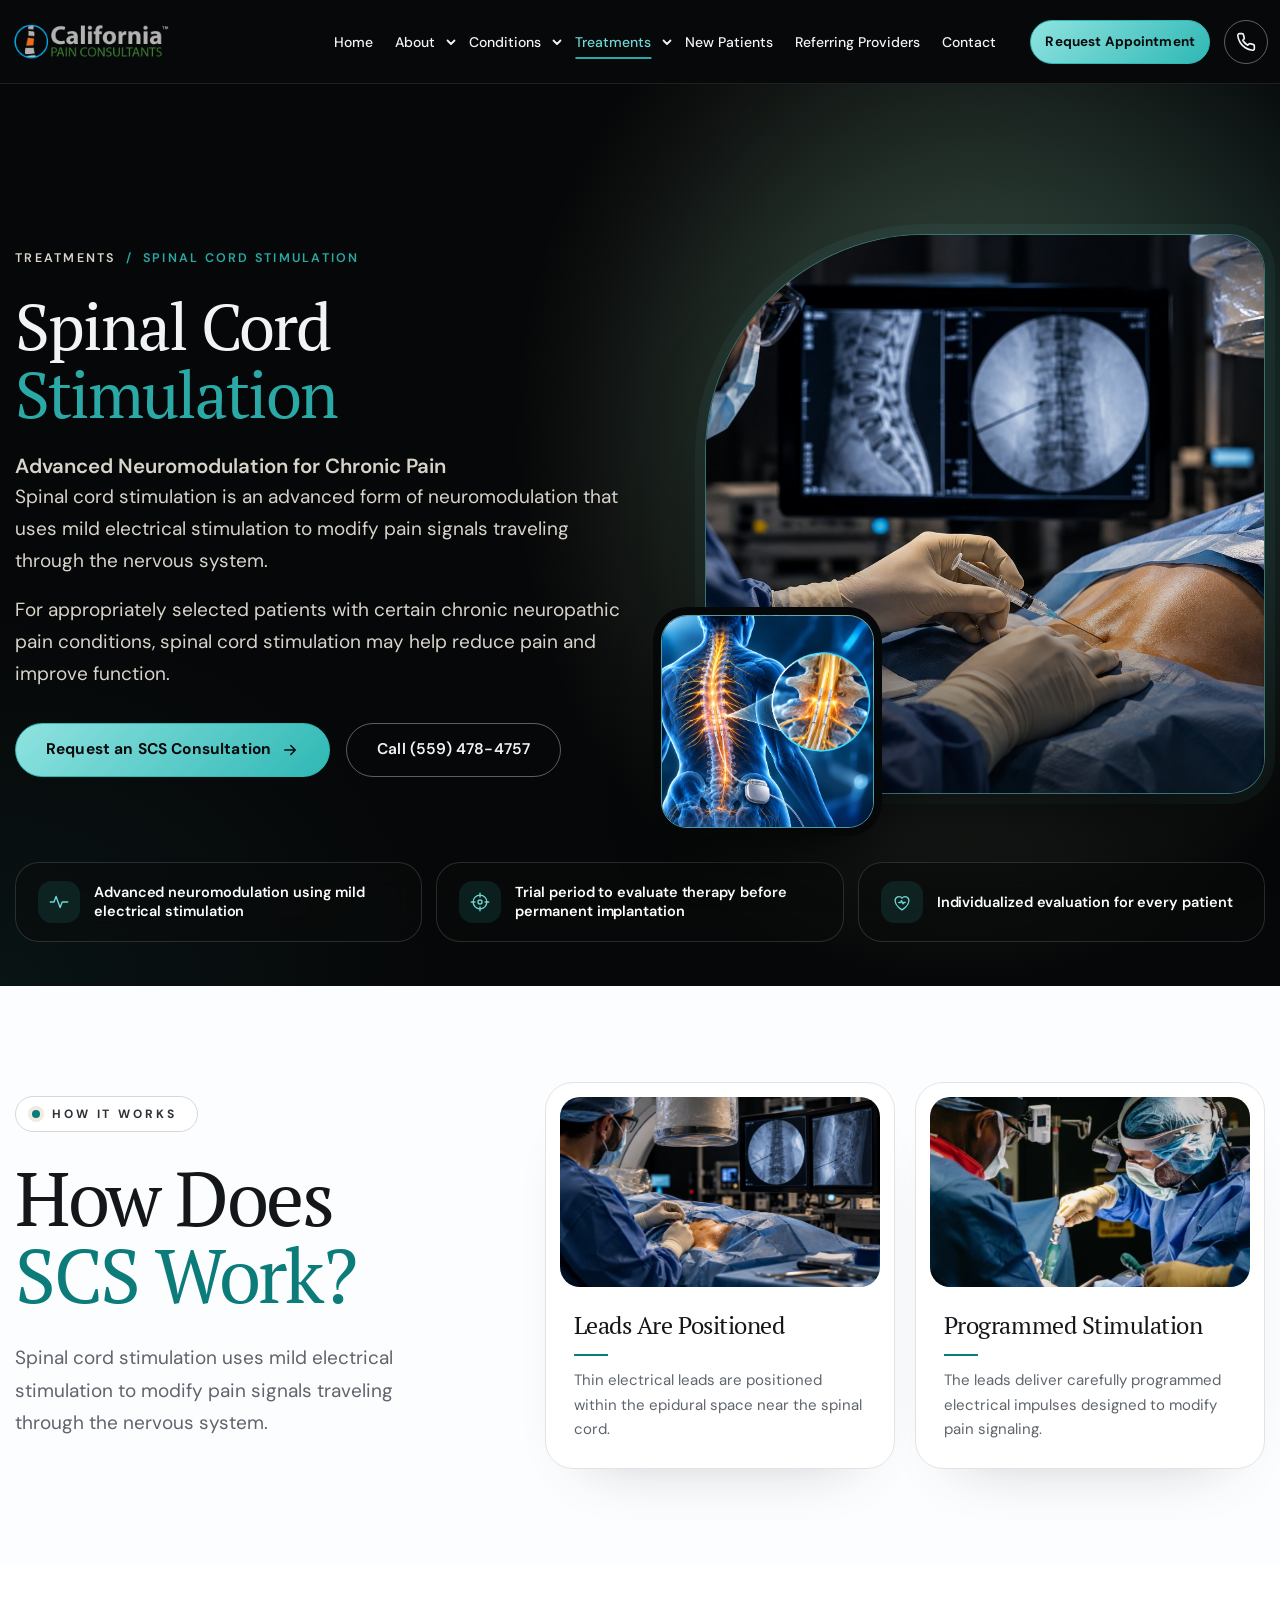
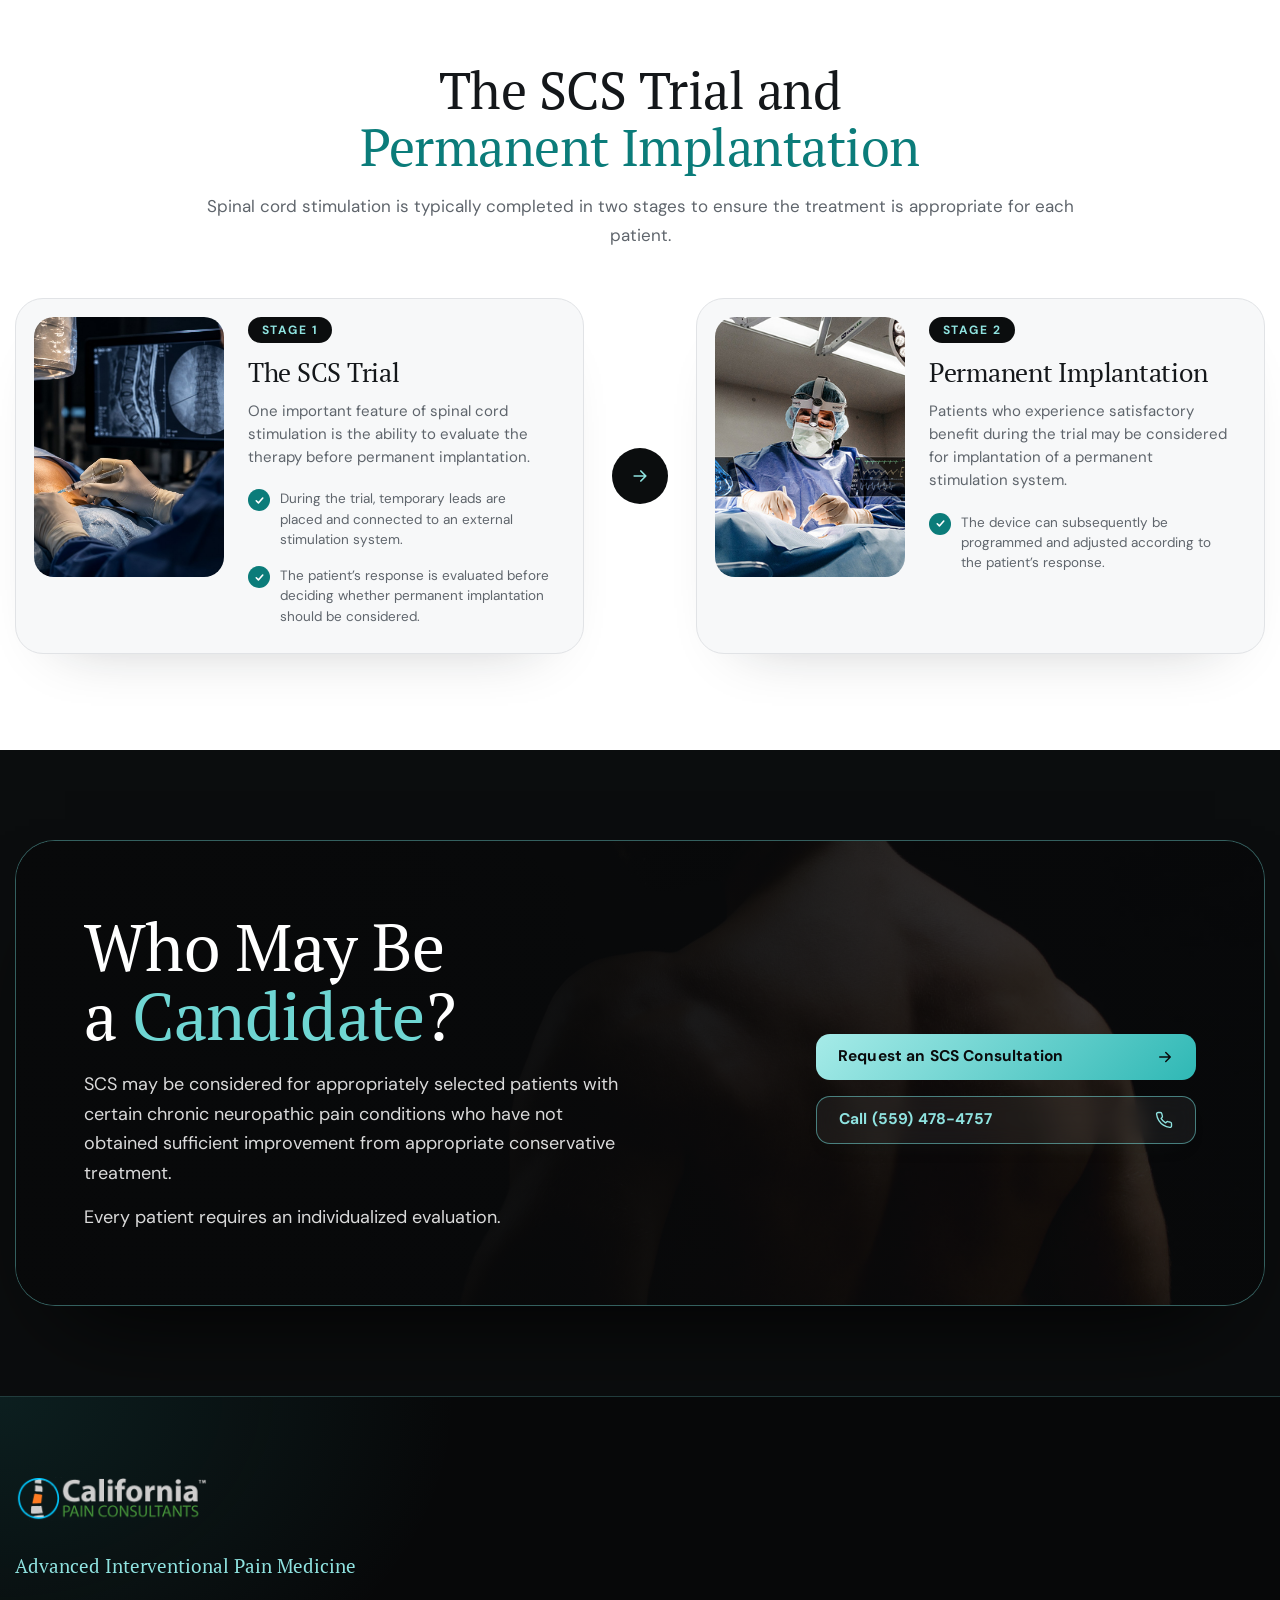
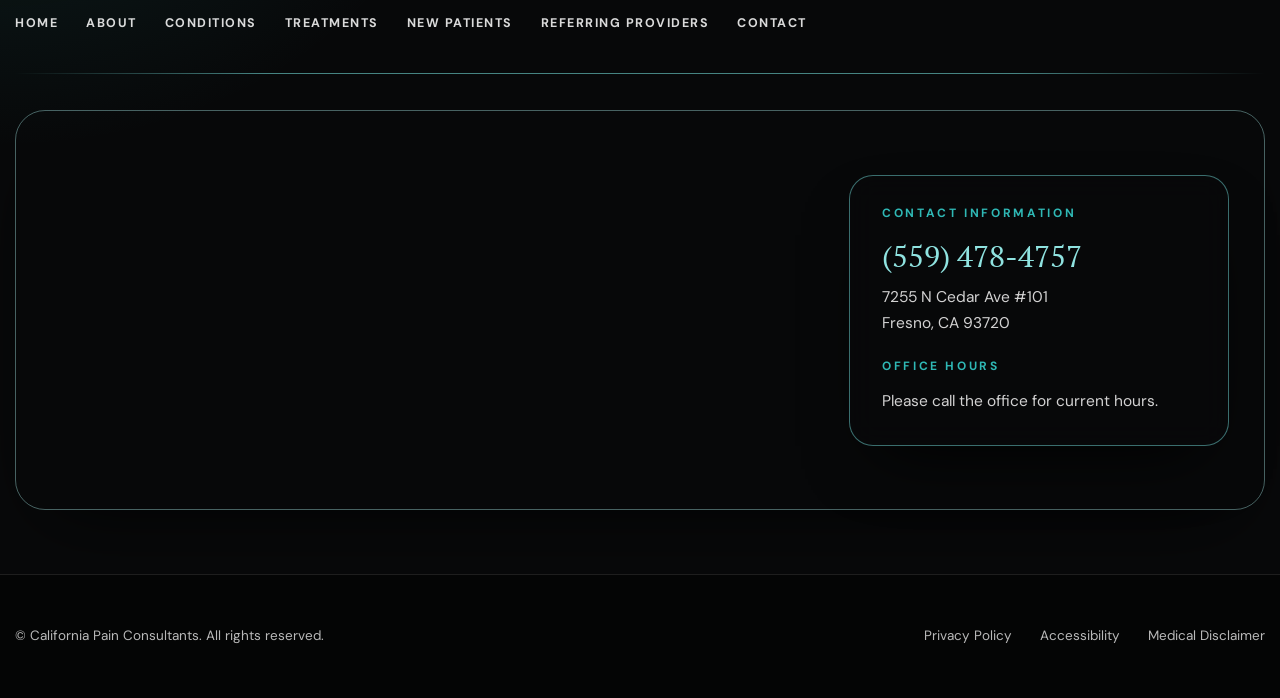
==== commit 052be9bd: "Update color palette and typography across stylesheets - Changed gold color to a teal variant in sty" ====
--- a/treatments/spinal-cord-stimulation.html
+++ b/treatments/spinal-cord-stimulation.html
@@ -8,11 +8,11 @@
   <meta name="robots" content="noindex, nofollow"><!-- STAGING: remove at launch -->
   <link rel="preconnect" href="https://fonts.googleapis.com">
   <link rel="preconnect" href="https://fonts.gstatic.com" crossorigin>
-  <link href="https://fonts.googleapis.com/css2?family=DM+Sans:opsz,wght@9..40,400;9..40,500;9..40,600;9..40,700;9..40,800&amp;family=Fraunces:opsz,wght@9..144,500;9..144,600&amp;display=swap" rel="stylesheet">
+  <link href="https://fonts.googleapis.com/css2?family=DM+Sans:opsz,wght@9..40,400;9..40,500;9..40,600;9..40,700;9..40,800&amp;family=PT+Serif:wght@400;700&amp;display=swap" rel="stylesheet">
   <link rel="stylesheet" href="../assets/css/style.css">
   <link rel="stylesheet" href="../assets/css/theme-modern.css">
   <link rel="stylesheet" href="../assets/css/theme-black.css">
-  <link rel="stylesheet" href="../assets/css/layout-cinematic.css?v=20261003m">
+  <link rel="stylesheet" href="../assets/css/layout-cinematic.css?v=teal7">
   <script>document.documentElement.classList.add('js');</script>
 </head>
 <body class="tx-page">
--- a/assets/css/style.css
+++ b/assets/css/style.css
@@ -15,7 +15,7 @@
   --cyan: #3EDBF0;
   --cyan-dark: #2EC9E0;
   --cyan-light: #7FE8F6;
-  --gold: #C8873A;
+  --gold: #1F9C99;
 
   --bg-page: #FBFDFD;
   --bg-sky-soft: #EEF6FC;
@@ -23,7 +23,7 @@
   --bg-tint: #F4F9FB;
   --black: #000;
   --border: #E6E1D6;
-  --hairline: #ECE7DC;
+  --hairline: #E4E9EC;
   --ink-dark: #06161F;
   --navy-soft: #0B2233;
   --navy: #0A0A0A;
--- a/assets/css/theme-modern.css
+++ b/assets/css/theme-modern.css
@@ -9,9 +9,9 @@
 
 :root {
   /* ---- palette ---- */
-  --cream: #FBF8F1;
-  --cream-2: #F3EEE2;
-  --cream-3: #E9E2D1;
+  --cream: #FAFBFC;
+  --cream-2: #EFF3F5;
+  --cream-3: #E1E7EA;
   --ink: #1E2923;
   --ink-soft: #3B4741;
   --muted: #5E6A63;
@@ -41,7 +41,7 @@
   --bg-sky: var(--cream-2);
   --bg-tint: var(--cream-2);
   --border: var(--cream-3);
-  --hairline: #E6DFCE;
+  --hairline: #DFE5E8;
   --ink-dark: #121A16;
   --navy-soft: #26332B;
   --navy: var(--ink);
@@ -53,16 +53,16 @@
   --c-25c6e0: var(--color-primary);
   --c-8fd0ea: #C9D8C2;
   --c-a9d3ea: #CBD6C3;
-  --c-bcdcef: #D6CFBC;
-  --c-bfdcec: #D6CFBC;
+  --c-bcdcef: #CFD8DC;
+  --c-bfdcec: #CFD8DC;
   --c-bfe6ee: #CBD6C3;
   --c-bfe6f2: #CBD6C3;
-  --c-c9d6db: #D6CFBC;
-  --c-d2eaf4: #E6DFCE;
-  --c-d3e6f3: #E6DFCE;
-  --c-dcebf4: #E6DFCE;
-  --c-ddeef6: #E6DFCE;
-  --c-e1eef0: #E6DFCE;
+  --c-c9d6db: #CFD8DC;
+  --c-d2eaf4: #DFE5E8;
+  --c-d3e6f3: #DFE5E8;
+  --c-dcebf4: #DFE5E8;
+  --c-ddeef6: #DFE5E8;
+  --c-e1eef0: #DFE5E8;
   --c-e6f6fc: var(--brand-tint);
   --c-e8f3fa: var(--cream-2);
   --c-eaf4fa: var(--cream-2);
@@ -80,7 +80,7 @@
   --shadow-lift: 0 24px 60px -28px rgba(var(--rgb-shadow), .28), 0 2px 8px rgba(var(--rgb-shadow), .05);
 
   /* ---- type ---- */
-  --font-serif: "Fraunces", Georgia, "Times New Roman", serif;
+  --font-serif: "PT Serif", Georgia, "Times New Roman", serif;
   --fs-h1: clamp(2.6rem, 1.6rem + 3.6vw, 4.6rem);
   --fs-h2: clamp(2.1rem, 1.5rem + 2.2vw, 3.3rem);
 
@@ -107,7 +107,7 @@
 .cta2-copy h2 {
   font-family: var(--font-serif);
   font-weight: 500;
-  letter-spacing: -.025em;
+  letter-spacing: -.01em;
   line-height: 1.06;
   color: var(--ink);
 }
--- a/assets/css/theme-black.css
+++ b/assets/css/theme-black.css
@@ -9,22 +9,22 @@
   --cream: #08090A;                  /* page canvas */
   --cream-2: #0F1113;                /* alternate section */
   --cream-3: #1B1E21;
-  --ink: #F3EFE6;                    /* primary text (light on dark) */
+  --ink: #F0F4F6;                    /* primary text (light on dark) */
   --ink-soft: #D8D4CA;
   --muted: #A5AAA6;
 
   --surface: #121416;                /* cards */
   --surface-2: #181B1E;
-  --gold: #C9A66B;
-  --gold-light: #E6CE9C;
+  --gold: #2AA9A6;
+  --gold-light: #6FD6D3;
 
   --color-primary: var(--gold);
   --color-primary-hover: var(--gold-light);
   --color-primary-line: var(--gold);
-  --color-primary-rgb: 201, 166, 107;
+  --color-primary-rgb: 42, 169, 166;
   --brand: var(--gold-light);
   --brand-dark: var(--gold);
-  --brand-tint: rgba(201, 166, 107, .12);
+  --brand-tint: rgba(42, 169, 166, .12);
   --brand-ink: var(--gold);
   --brand-deep: var(--cream);
 
@@ -36,7 +36,7 @@
   --bg-page: var(--cream);
   --bg-tint: var(--cream-2);
 
-  --rgb-brand: 230, 206, 156;
+  --rgb-brand: 111, 214, 211;
   --rgb-page: 8, 9, 10;
   --rgb-shadow: 0, 0, 0;
   --shadow-lift: 0 30px 70px -30px rgba(0, 0, 0, .8);
@@ -52,7 +52,7 @@
 .cta2-copy h2 { color: var(--ink); font-weight: 500; }
 .aw-em, .cta2-copy h2 .cta-em, body main section.additional .ax-head h2 .aw-em, .apx-panel h2 span {
   color: var(--gold);
-  font-style: italic;
+  font-style: normal;
 }
 .hero-sub { color: var(--ink); }
 .hero .eyebrow, .treatments .eyebrow, .additional .eyebrow, .scs-eyebrow, .apx-eyebrow, .scs-crumbs { color: var(--gold); }
@@ -70,7 +70,7 @@
   background: #fff;
   border-color: #fff;
   color: #0A0B0C;
-  box-shadow: 0 10px 30px -10px rgba(201, 166, 107, .6);
+  box-shadow: 0 10px 30px -10px rgba(42, 169, 166, .6);
 }
 .btn-outline, .hero .btn-outline, .scs-actions .btn-outline, body .site-header .btn-outline, .cta2-secondary {
   background: transparent;
@@ -99,24 +99,24 @@
 body .site-header .icon-btn:hover { background: rgba(255, 255, 255, .08); }
 .dropdown-inner { background: #0E1012; border-color: var(--hairline); box-shadow: 0 30px 70px -20px rgba(0, 0, 0, .9); }
 .dropdown-list a { color: var(--ink); }
-.dropdown-list a:hover { background: rgba(201, 166, 107, .12); color: var(--gold-light); }
+.dropdown-list a:hover { background: rgba(42, 169, 166, .12); color: var(--gold-light); }
 .dd-label { color: var(--gold); }
 @media (max-width: 960px) {
   body .site-header .menu-list { background: #0A0B0C; border-top: 1px solid var(--hairline); }
 }
-:focus-visible, body .site-header :focus-visible { outline-color: var(--gold); box-shadow: 0 0 0 4px rgba(201, 166, 107, .3); }
+:focus-visible, body .site-header :focus-visible { outline-color: var(--gold); box-shadow: 0 0 0 4px rgba(42, 169, 166, .3); }
 
 /* ---------- Hero ---------- */
 .hero, .scs-hero {
   background:
-    radial-gradient(900px 520px at 85% 8%, rgba(201, 166, 107, .13), transparent 62%),
+    radial-gradient(900px 520px at 85% 8%, rgba(42, 169, 166, .13), transparent 62%),
     radial-gradient(700px 420px at 0% 100%, rgba(255, 255, 255, .04), transparent 70%),
     var(--cream);
 }
 .hero-media {
   background: var(--surface);
   border: 1px solid rgba(255, 255, 255, .12);
-  box-shadow: 0 50px 100px -40px rgba(0, 0, 0, .95), 0 0 0 1px rgba(201, 166, 107, .08);
+  box-shadow: 0 50px 100px -40px rgba(0, 0, 0, .95), 0 0 0 1px rgba(42, 169, 166, .08);
 }
 .hero-media::after { content: ""; position: absolute; inset: 0; background: linear-gradient(to top, rgba(8, 9, 10, .55), transparent 45%); pointer-events: none; }
 .hero-chip { z-index: 2; background: rgba(10, 11, 12, .72); border: 1px solid rgba(255, 255, 255, .14); color: var(--muted); -webkit-backdrop-filter: blur(14px); backdrop-filter: blur(14px); }
@@ -142,15 +142,15 @@
   border: 1px solid rgba(255, 255, 255, .09);
 }
 .tf-card:hover, .tf-card:focus-visible, .ax-card:hover, .ax-card:focus-visible {
-  border-color: rgba(201, 166, 107, .6);
-  box-shadow: 0 30px 60px -30px rgba(0, 0, 0, .9), 0 0 0 1px rgba(201, 166, 107, .15);
+  border-color: rgba(42, 169, 166, .6);
+  box-shadow: 0 30px 60px -30px rgba(0, 0, 0, .9), 0 0 0 1px rgba(42, 169, 166, .15);
 }
 .ax-img img { filter: saturate(.92) brightness(.95); }
 .tf-text h3, .ax-body h3 { color: var(--ink); }
 .tf-card > span[aria-hidden], .ax-go { background: rgba(255, 255, 255, .08); color: var(--ink); }
 .tf-card:hover > span[aria-hidden], .ax-card:hover .ax-go { background: var(--gold); color: #0A0B0C; }
 .ax-other { background: transparent; border: 1px dashed rgba(255, 255, 255, .22); }
-.ax-other .ax-ico { background: rgba(201, 166, 107, .12); color: var(--gold); }
+.ax-other .ax-ico { background: rgba(42, 169, 166, .12); color: var(--gold); }
 .ax-other:hover { border-color: var(--gold); transform: none; box-shadow: none; }
 
 /* ---------- Approach ---------- */
@@ -161,9 +161,9 @@
 .apx-text { color: var(--muted); }
 .apx-num { background: var(--gold); color: #0A0B0C; box-shadow: 0 0 0 8px #080A0B; }
 .apx-card { background: var(--surface); border-color: var(--hairline); }
-.apx-card:hover { background: var(--surface-2); border-color: rgba(201, 166, 107, .6); }
-.apx-ico { background: rgba(201, 166, 107, .12); color: var(--gold); }
-.apx-goal-ico { border-color: rgba(201, 166, 107, .5); color: var(--gold); }
+.apx-card:hover { background: var(--surface-2); border-color: rgba(42, 169, 166, .6); }
+.apx-ico { background: rgba(42, 169, 166, .12); color: var(--gold); }
+.apx-goal-ico { border-color: rgba(42, 169, 166, .5); color: var(--gold); }
 .apx-goal-copy { color: var(--ink-soft); }
 .apx-goal-copy span { color: var(--gold-light); }
 
@@ -171,9 +171,9 @@
 body main section.final-cta.cta2 { background: var(--cream); }
 .cta2-card {
   background:
-    radial-gradient(600px 300px at 90% 50%, rgba(201, 166, 107, .16), transparent 70%),
+    radial-gradient(600px 300px at 90% 50%, rgba(42, 169, 166, .16), transparent 70%),
     linear-gradient(135deg, #14171A, #0C0E10);
-  border: 1px solid rgba(201, 166, 107, .25);
+  border: 1px solid rgba(42, 169, 166, .25);
   box-shadow: 0 40px 90px -50px rgba(0, 0, 0, .9);
 }
 .cta2-copy p { color: var(--muted); }
@@ -191,7 +191,7 @@
 .scs-how { background: linear-gradient(to bottom, var(--cream) 0, var(--cream-2) 100%); }
 .scs-hero .scs-sub, .scs-hero .scs-lead, .scs-hero .scs-body, .scs-body, .scs-lead, .scs-sub { color: var(--ink-soft); }
 .scs-journey .scs-stage, .scs-step-card { background: var(--surface); border-color: var(--hairline); color: var(--ink); }
-.scs-stage-tag { background: rgba(201, 166, 107, .14); color: var(--gold-light); }
+.scs-stage-tag { background: rgba(42, 169, 166, .14); color: var(--gold-light); }
 .scs-journey .scs-arrow svg { background: var(--surface-2); border-color: var(--hairline); color: var(--gold); }
 .scs-num, .scs-how .scs-num { background: var(--gold); color: #0A0B0C; box-shadow: 0 0 0 8px var(--cream); }
 .scs-how .scs-steps::before { border-left-color: rgba(255, 255, 255, .14); }
@@ -203,8 +203,8 @@
 
 /* ---------- Overrides for late-cascade light surfaces in theme-modern.css ---------- */
 ul.pillars > li:nth-child(n) { background: var(--surface); border-color: var(--hairline); }
-ul.pillars > li:nth-child(n):hover { border-color: rgba(201, 166, 107, .6); box-shadow: 0 30px 60px -30px rgba(0, 0, 0, .9); }
-ul.pillars > li svg { background: rgba(201, 166, 107, .12); color: var(--gold); }
+ul.pillars > li:nth-child(n):hover { border-color: rgba(42, 169, 166, .6); box-shadow: 0 30px 60px -30px rgba(0, 0, 0, .9); }
+ul.pillars > li svg { background: rgba(42, 169, 166, .12); color: var(--gold); }
 ul.pillars > li:hover svg { background: var(--gold); color: #0A0B0C; }
 ul.pillars > li::after { border-color: rgba(255, 255, 255, .25); }
 ul.pillars > li:hover::after { border-color: var(--gold); }
@@ -262,7 +262,7 @@
 body main .apx::before {
   content: "";
   position: absolute; inset: 0; z-index: -1;
-  background: radial-gradient(700px 420px at 12% 20%, rgba(201, 166, 107, .12), transparent 70%);
+  background: radial-gradient(700px 420px at 12% 20%, rgba(42, 169, 166, .12), transparent 70%);
 }
 .apx-layout { grid-template-columns: minmax(0, .92fr) minmax(0, 1.08fr); gap: 96px; }
 
@@ -272,8 +272,8 @@
 .apx-lead { font-size: 24px; line-height: 1.35; margin-top: 28px; }
 .apx-goal {
   margin-top: 40px; padding: 28px 30px;
-  border: 1px solid rgba(201, 166, 107, .28); border-radius: 22px;
-  background: linear-gradient(135deg, rgba(201, 166, 107, .10), rgba(201, 166, 107, .02));
+  border: 1px solid rgba(42, 169, 166, .28); border-radius: 22px;
+  background: linear-gradient(135deg, rgba(42, 169, 166, .10), rgba(42, 169, 166, .02));
 }
 
 /* right: one glass panel, three editorial rows */
@@ -291,7 +291,7 @@
 .apx-num, .apx-num:nth-child(n) {
   width: auto; height: auto; margin: -6px 0 0;
   background: none; box-shadow: none; border-radius: 0;
-  font-family: var(--font-serif); font-weight: 500; font-size: 58px; line-height: 1; letter-spacing: -.03em;
+  font-family: var(--font-serif); font-weight: 500; font-size: 58px; line-height: 1; letter-spacing: -.015em;
   color: transparent; -webkit-text-stroke: 1.2px var(--gold);
   transition: color .3s;
 }
@@ -299,7 +299,7 @@
 .apx-card, .apx-card:hover {
   padding: 0; background: none; border: 0; border-radius: 0; box-shadow: none; transform: none;
 }
-.apx-ico { width: 46px; height: 46px; border-radius: 50%; border: 1px solid rgba(201, 166, 107, .4); background: none; }
+.apx-ico { width: 46px; height: 46px; border-radius: 50%; border: 1px solid rgba(42, 169, 166, .4); background: none; }
 body main .apx-card h3:not(.x1):not(.x2):not(.x3) { font-family: var(--font-serif); font-weight: 500; font-size: 26px; letter-spacing: -.01em; margin: 0 0 10px; }
 .apx-card p { font-size: 15.5px; line-height: 1.75; }
 
@@ -328,15 +328,15 @@
   padding: 9px 20px 9px 16px; margin-bottom: 26px;
   font-size: 12px; font-weight: 700; letter-spacing: .24em; text-transform: uppercase;
   color: var(--gold-light);
-  background: linear-gradient(135deg, rgba(201, 166, 107, .16), rgba(201, 166, 107, .04));
-  border: 1px solid rgba(201, 166, 107, .38);
+  background: linear-gradient(135deg, rgba(42, 169, 166, .16), rgba(42, 169, 166, .04));
+  border: 1px solid rgba(42, 169, 166, .38);
   border-radius: 999px;
-  box-shadow: 0 0 0 4px rgba(201, 166, 107, .05), 0 12px 30px -14px rgba(201, 166, 107, .5);
+  box-shadow: 0 0 0 4px rgba(42, 169, 166, .05), 0 12px 30px -14px rgba(42, 169, 166, .5);
 }
 .apx-eyebrow::before {
   content: ""; flex: none; width: 8px; height: 8px; margin: 0;
   border-radius: 50%; background: var(--gold);
-  box-shadow: 0 0 0 4px rgba(201, 166, 107, .2), 0 0 14px 2px rgba(201, 166, 107, .7);
+  box-shadow: 0 0 0 4px rgba(42, 169, 166, .2), 0 0 14px 2px rgba(42, 169, 166, .7);
 }
 .apx-eyebrow { width: fit-content; max-width: 100%; justify-self: start; align-self: flex-start; }
 
@@ -347,16 +347,16 @@
   padding: 9px 20px 9px 16px; margin-bottom: 26px;
   font-size: 12px; font-weight: 700; letter-spacing: .24em; text-transform: uppercase; line-height: 1.4;
   color: var(--gold-light);
-  background: linear-gradient(135deg, rgba(201, 166, 107, .16), rgba(201, 166, 107, .04));
-  border: 1px solid rgba(201, 166, 107, .38);
+  background: linear-gradient(135deg, rgba(42, 169, 166, .16), rgba(42, 169, 166, .04));
+  border: 1px solid rgba(42, 169, 166, .38);
   border-radius: 999px;
-  box-shadow: 0 0 0 4px rgba(201, 166, 107, .05), 0 12px 30px -14px rgba(201, 166, 107, .5);
+  box-shadow: 0 0 0 4px rgba(42, 169, 166, .05), 0 12px 30px -14px rgba(42, 169, 166, .5);
 }
 .hero .eyebrow::before, .treatments .eyebrow::before, .additional .eyebrow::before, .scs-eyebrow::before,
 body main section.additional .ax-head .eyebrow::before, .tf-intro .eyebrow::before {
   content: ""; flex: none; width: 8px; height: 8px; margin: 0;
   border-radius: 50%; background: var(--gold);
-  box-shadow: 0 0 0 4px rgba(201, 166, 107, .2), 0 0 14px 2px rgba(201, 166, 107, .7);
+  box-shadow: 0 0 0 4px rgba(42, 169, 166, .2), 0 0 14px 2px rgba(42, 169, 166, .7);
 }
 @media (max-width: 560px) {
   .hero .eyebrow, .treatments .eyebrow, .additional .eyebrow, .scs-eyebrow, .apx-eyebrow { letter-spacing: .14em; font-size: 11px; padding: 8px 14px 8px 12px; }
@@ -372,13 +372,13 @@
   --ink: #14171A;
   --ink-soft: #2C3237;
   --muted: #5B6168;
-  --gold: #9A7432;                      /* deeper gold keeps AA contrast on white */
-  --gold-light: #7C5C22;
+  --gold: #0B7C7A;                      /* deeper gold keeps AA contrast on white */
+  --gold-light: #08605F;
   --surface: #FFFFFF;
-  --surface-2: #F4F1EA;
+  --surface-2: #F1F5F7;
   --hairline: rgba(20, 23, 26, .12);
   color: var(--ink);
-  background: #FBFAF7;
+  background: #FAFBFC;
 }
 #advanced-treatments { border-top: 0; }
 
@@ -397,7 +397,7 @@
 
 /* ---------- Our Approach on white ---------- */
 body main #our-approach.apx {
-  background: #F6F3EC;
+  background: #F3F6F8;
   border-color: var(--hairline);
 }
 body main #our-approach.apx::before { background: radial-gradient(700px 420px at 12% 20%, rgba(154, 116, 50, .10), transparent 70%); }
@@ -428,22 +428,22 @@
   --ink: #14171A;
   --ink-soft: #2C3237;
   --muted: #5B6168;
-  --gold: #9A7432;
-  --gold-light: #7C5C22;
-  --cream: #FBFAF7;
+  --gold: #0B7C7A;
+  --gold-light: #08605F;
+  --cream: #FAFBFC;
   --surface: #FFFFFF;
-  --surface-2: #F4F1EA;
+  --surface-2: #F1F5F7;
   --hairline: rgba(20, 23, 26, .12);
   color: var(--ink);
 }
-body main .pillars-wrap { max-width: none; padding: 72px 15px 0; background: #FBFAF7; }
+body main .pillars-wrap { max-width: none; padding: 72px 15px 0; background: #FAFBFC; }
 body main .pillars-wrap .pillars { max-width: 1410px; margin-inline: auto; }
 body main .pillars-wrap ul.pillars > li:nth-child(n) {
   background: #fff; border-color: var(--hairline); color: var(--ink);
   -webkit-backdrop-filter: none; backdrop-filter: none;
 }
 body main .pillars-wrap ul.pillars > li svg { background: rgba(154, 116, 50, .1); color: var(--gold); }
-body main .scs-how { background: #FBFAF7; border-bottom: 1px solid var(--hairline); }
+body main .scs-how { background: #FAFBFC; border-bottom: 1px solid var(--hairline); }
 body main .scs-how .scs-eyebrow { color: var(--gold-light); background: rgba(154, 116, 50, .08); border-color: rgba(154, 116, 50, .35); box-shadow: none; }
 body main .scs-how .scs-eyebrow::before { background: var(--gold); box-shadow: 0 0 0 4px rgba(154, 116, 50, .15); }
 body main .scs-how h2:not(.x1):not(.x2):not(.x3) { color: var(--ink); }
--- a/assets/css/layout-cinematic.css
+++ b/assets/css/layout-cinematic.css
@@ -247,8 +247,8 @@
 /* primary buttons: bright gold + near-black text everywhere (dark-gold fill on light sections made labels unreadable) */
 body main .btn-primary, body main a.btn-primary, body main .ax-viewall, body main .cta2-primary,
 body .site-header .btn-primary, .mobile-action-bar .btn-primary {
-  background: linear-gradient(135deg, #F0DDB0, #D4B079) !important;
-  border-color: #D4B079 !important;
+  background: linear-gradient(135deg, #8FE3E0, #2FB8B5) !important;
+  border-color: #2FB8B5 !important;
   color: #0A0B0C !important;
   font-weight: 700;
 }
@@ -267,7 +267,7 @@
 body main .tb-body p, body main .ax-body p { color: rgba(255, 255, 255, .92); }
 
 /* section pills ("Treatments", "Additional Treatments") */
-body main #advanced-treatments .eyebrow { color: #6B4E17; background: rgba(154, 116, 50, .14); border-color: rgba(107, 78, 23, .5); }
+body main #advanced-treatments .eyebrow { color: #064F4E; background: rgba(154, 116, 50, .14); border-color: rgba(107, 78, 23, .5); }
 
 /* treatment illustrations (square art) — keep the zoom callout / device in frame */
 
@@ -294,7 +294,7 @@
 }
 body main section.additional .ax-card::after { display: none; }
 body main section.additional a.ax-card:hover, body main section.additional a.ax-card:focus-visible {
-  background: #1C1F23; border-color: rgba(230, 206, 156, .6); transform: translateX(6px);
+  background: #1C1F23; border-color: rgba(111, 214, 211, .6); transform: translateX(6px);
 }
 body main section.additional .ax-img { position: relative; inset: auto; width: 112px; height: 112px; aspect-ratio: 1; border-radius: 16px; overflow: hidden; flex: none; }
 body main section.additional .ax-img img { width: 100%; height: 100%; object-fit: cover; }
@@ -302,17 +302,17 @@
 body main section.additional .ax-body { position: static; padding: 0; min-width: 0; }
 body main section.additional .ax-body::before {
   content: counter(ax, decimal-leading-zero); display: block; margin-bottom: 4px;
-  font-size: 12px; font-weight: 700; letter-spacing: .16em; color: #E6CE9C;
+  font-size: 12px; font-weight: 700; letter-spacing: .16em; color: #6FD6D3;
 }
 body main section.additional .ax-body h3 { font-size: clamp(20px, 1.7vw, 25px); margin: 0 0 6px; color: #fff; }
 body main section.additional .ax-body p { font-size: 15px; line-height: 1.5; color: rgba(243, 239, 230, .8); margin: 0; }
 body main section.additional .ax-go {
   position: static; width: 44px; height: 44px; border-radius: 50%; display: grid; place-items: center;
-  background: rgba(230, 206, 156, .12); color: #E6CE9C; border: 1px solid rgba(230, 206, 156, .35);
+  background: rgba(111, 214, 211, .12); color: #6FD6D3; border: 1px solid rgba(111, 214, 211, .35);
   -webkit-backdrop-filter: none; backdrop-filter: none; transition: background .3s ease, color .3s ease;
 }
 body main section.additional .ax-go svg { width: 18px; height: 18px; }
-body main section.additional a.ax-card:hover .ax-go { background: #E6CE9C; color: #0A0B0C; }
+body main section.additional a.ax-card:hover .ax-go { background: #6FD6D3; color: #0A0B0C; }
 /* placeholder row */
 body main section.additional .ax-other { display: grid; grid-template-columns: 44px minmax(0, 1fr); padding: 18px 22px; background: transparent; border: 1px dashed rgba(255, 255, 255, .25); min-height: 0; }
 body main section.additional .ax-other .ax-body::before { display: none; }
@@ -337,9 +337,9 @@
 body main section.treatments {
   position: relative; overflow: hidden;
   background:
-    radial-gradient(ellipse 55% 45% at 100% 0%, rgba(230, 206, 156, .38), transparent 62%),
-    radial-gradient(ellipse 45% 40% at 0% 28%, rgba(230, 206, 156, .24), transparent 66%),
-    #FBF9F5;
+    radial-gradient(ellipse 55% 45% at 100% 0%, rgba(111, 214, 211, .38), transparent 62%),
+    radial-gradient(ellipse 45% 40% at 0% 28%, rgba(111, 214, 211, .24), transparent 66%),
+    #FAFBFC;
 }
 body main section.treatments::before {
   content: ""; position: absolute; top: 40px; right: 4%; width: 220px; height: 150px; pointer-events: none;
@@ -352,10 +352,10 @@
 body main .tbx-lg { grid-row: span 2; }
 body main .tbx-card a {
   position: relative; display: block; height: 100%; overflow: hidden; isolation: isolate; color: #fff; text-decoration: none;
-  background: #060C17; border: 1px solid rgba(230, 206, 156, .22); border-radius: 26px;
+  background: #060C17; border: 1px solid rgba(111, 214, 211, .22); border-radius: 26px;
   box-shadow: 0 24px 50px -28px rgba(10, 20, 40, .55); transition: transform .35s ease, border-color .35s ease, box-shadow .35s ease;
 }
-body main .tbx-card a:hover, body main .tbx-card a:focus-visible { transform: translateY(-5px); border-color: rgba(230, 206, 156, .75); box-shadow: 0 30px 60px -26px rgba(10, 20, 40, .7); }
+body main .tbx-card a:hover, body main .tbx-card a:focus-visible { transform: translateY(-5px); border-color: rgba(111, 214, 211, .75); box-shadow: 0 30px 60px -26px rgba(10, 20, 40, .7); }
 body main .tbx-img { position: absolute; inset: 0; z-index: -2; width: 100%; height: 100%; object-fit: cover; object-position: 70% 50%; transition: transform .7s ease; }
 body main .tbx-card a:hover .tbx-img { transform: scale(1.06); }
 body main .tbx-card a::after {
@@ -373,10 +373,10 @@
 body main .tbx-lg .tbx-body { padding: 30px 38px 34px; }
 body main .tbx-tag {
   align-self: flex-start; display: inline-flex; align-items: center; gap: 10px; padding: 5px 16px 5px 5px; border-radius: 999px;
-  font-size: 11.5px; font-weight: 700; letter-spacing: .1em; text-transform: uppercase; color: #F0DDB0;
-  background: rgba(6, 12, 23, .78); border: 1px solid rgba(230, 206, 156, .5); -webkit-backdrop-filter: blur(8px); backdrop-filter: blur(8px);
-}
-body main .tbx-ico { display: grid; place-items: center; width: 30px; height: 30px; border-radius: 50%; color: #E6CE9C; border: 1px solid rgba(230, 206, 156, .55); background: rgba(230, 206, 156, .1); }
+  font-size: 11.5px; font-weight: 700; letter-spacing: .1em; text-transform: uppercase; color: #8FE3E0;
+  background: rgba(6, 12, 23, .78); border: 1px solid rgba(111, 214, 211, .5); -webkit-backdrop-filter: blur(8px); backdrop-filter: blur(8px);
+}
+body main .tbx-ico { display: grid; place-items: center; width: 30px; height: 30px; border-radius: 50%; color: #6FD6D3; border: 1px solid rgba(111, 214, 211, .55); background: rgba(111, 214, 211, .1); }
 body main .tbx-ico svg { width: 16px; height: 16px; }
 body main .tbx-main { display: block; max-width: 92%; }
 body main .tbx-main h3:not(.x1):not(.x2):not(.x3) { margin: 0 0 10px; color: #fff; font-family: var(--font-serif); font-weight: 500; font-size: clamp(22px, 1.9vw, 28px); line-height: 1.12; letter-spacing: -.01em; }
@@ -389,8 +389,8 @@
   font-size: 13.5px; font-weight: 700; color: #fff; background: rgba(6, 12, 23, .6); border: 1px solid rgba(255, 255, 255, .5); transition: background .25s ease, color .25s ease, border-color .25s ease;
 }
 body main .tbx-btn svg { width: 15px; height: 15px; }
-body main .tbx-lg .tbx-btn { padding: 13px 26px; font-size: 15px; color: #0A0B0C; background: linear-gradient(135deg, #F0DDB0, #D4B079); border-color: #D4B079; }
-body main .tbx-card a:hover .tbx-btn { background: #F0DDB0; border-color: #F0DDB0; color: #0A0B0C; }
+body main .tbx-lg .tbx-btn { padding: 13px 26px; font-size: 15px; color: #0A0B0C; background: linear-gradient(135deg, #8FE3E0, #2FB8B5); border-color: #2FB8B5; }
+body main .tbx-card a:hover .tbx-btn { background: #8FE3E0; border-color: #8FE3E0; color: #0A0B0C; }
 
 
 
@@ -438,7 +438,7 @@
   display: block; position: relative; height: 100%; padding: 0; border-radius: 26px; overflow: hidden; isolation: isolate;
   background: #15171A; border: 1px solid rgba(255, 255, 255, .1); transform: none;
 }
-body main section.additional a.ax-card:hover, body main section.additional a.ax-card:focus-visible { transform: none; background: #15171A; border-color: rgba(230, 206, 156, .7); }
+body main section.additional a.ax-card:hover, body main section.additional a.ax-card:focus-visible { transform: none; background: #15171A; border-color: rgba(111, 214, 211, .7); }
 body main section.additional .ax-img { position: absolute; inset: 0; z-index: -2; width: 100%; height: 100%; aspect-ratio: auto; border-radius: 0; }
 body main section.additional .ax-img img { width: 100%; height: 100%; object-fit: cover; filter: brightness(.5) saturate(.75); transition: filter .6s ease, transform .8s ease; }
 body main section.additional .ax-grid:not(:hover):not(:focus-within) > li:first-child .ax-img img,
@@ -460,10 +460,10 @@
   position: absolute; left: 0; right: 0; bottom: 0; z-index: 2; width: 560px; max-width: 100%; padding: 0 34px 34px;
   opacity: 0; pointer-events: none; transition: opacity .25s ease;
 }
-body main section.additional .ax-body::before { margin-bottom: 10px; font-size: 13px; letter-spacing: .18em; color: #E6CE9C; }
+body main section.additional .ax-body::before { margin-bottom: 10px; font-size: 13px; letter-spacing: .18em; color: #6FD6D3; }
 body main section.additional .ax-body h3 { font-size: clamp(24px, 2.3vw, 34px); line-height: 1.1; margin: 0 0 12px; color: #fff; white-space: normal; }
 body main section.additional .ax-body p { font-size: 16px; line-height: 1.55; color: rgba(255, 255, 255, .9); max-width: 44ch; }
-body main section.additional .ax-go { position: absolute; z-index: 3; top: 22px; right: 22px; bottom: auto; width: 46px; height: 46px; border-radius: 50%; background: #F0DDB0; color: #0A0B0C; border: 0; opacity: 0; transition: opacity .25s ease; }
+body main section.additional .ax-go { position: absolute; z-index: 3; top: 22px; right: 22px; bottom: auto; width: 46px; height: 46px; border-radius: 50%; background: #8FE3E0; color: #0A0B0C; border: 0; opacity: 0; transition: opacity .25s ease; }
 body main section.additional .ax-grid:not(:hover):not(:focus-within) > li:first-child .ax-body,
 body main section.additional .ax-grid > li:hover .ax-body,
 body main section.additional .ax-grid > li:focus-within .ax-body,
@@ -523,7 +523,7 @@
 body main #our-approach .apx-ico {
   position: absolute; top: -28px; left: 50%; transform: translateX(-50%); z-index: 2;
   display: grid; place-items: center; width: 56px; height: 56px; border-radius: 50%;
-  background: linear-gradient(135deg, #F0DDB0, #D4B079); color: #14171A; border: 0; box-shadow: 0 0 0 8px #F6F3EC;
+  background: linear-gradient(135deg, #8FE3E0, #2FB8B5); color: #14171A; border: 0; box-shadow: 0 0 0 8px #F3F6F8;
 }
 body main #our-approach .apx-ico svg { width: 26px; height: 26px; }
 body main #our-approach .apx-card h3:not(.x1):not(.x2):not(.x3) { font-size: 26px; margin: 0 0 12px; }
@@ -531,15 +531,15 @@
 
 body main #our-approach .apx-goal {
   order: 2; position: relative; overflow: hidden; width: 100%; margin-top: 56px; padding: 38px 48px;
-  display: flex; align-items: center; gap: 30px; border-radius: 30px; border: 1px solid rgba(230, 206, 156, .35);
-  background: radial-gradient(ellipse 60% 140% at 0% 50%, rgba(201, 166, 107, .28), transparent 70%), #0E1012;
+  display: flex; align-items: center; gap: 30px; border-radius: 30px; border: 1px solid rgba(111, 214, 211, .35);
+  background: radial-gradient(ellipse 60% 140% at 0% 50%, rgba(42, 169, 166, .28), transparent 70%), #0E1012;
   box-shadow: 0 40px 80px -48px rgba(10, 12, 14, .8);
 }
-body main #our-approach .apx-goal-ico { flex: none; display: grid; place-items: center; width: 68px; height: 68px; border-radius: 50%; color: #E6CE9C; border: 1px solid rgba(230, 206, 156, .6); background: rgba(230, 206, 156, .08); }
+body main #our-approach .apx-goal-ico { flex: none; display: grid; place-items: center; width: 68px; height: 68px; border-radius: 50%; color: #6FD6D3; border: 1px solid rgba(111, 214, 211, .6); background: rgba(111, 214, 211, .08); }
 body main #our-approach .apx-goal-ico svg { width: 30px; height: 30px; }
-body main #our-approach .apx-goal-label { color: #E6CE9C; font-size: 12.5px; letter-spacing: .22em; margin-bottom: 8px; }
+body main #our-approach .apx-goal-label { color: #6FD6D3; font-size: 12.5px; letter-spacing: .22em; margin-bottom: 8px; }
 body main #our-approach .apx-goal-copy { color: rgba(255, 255, 255, .92); font-family: var(--font-serif); font-size: clamp(19px, 1.7vw, 25px); line-height: 1.5; max-width: 62ch; }
-body main #our-approach .apx-goal-copy span { color: #F0DDB0; font-style: italic; }
+body main #our-approach .apx-goal-copy span { color: #8FE3E0; font-style: normal; }
 
 @media (max-width: 900px) {
   body main #our-approach .apx-steps { grid-template-columns: 1fr; gap: 54px; margin-top: 64px; }
@@ -554,19 +554,19 @@
 body main .cta2-card {
   position: relative; display: grid; grid-template-columns: minmax(0, 1.1fr) minmax(0, .9fr); align-items: stretch; gap: 0;
   min-height: 460px; padding: 0; text-align: left; border-radius: 40px; overflow: hidden;
-  border: 1px solid rgba(230, 206, 156, .5); background: linear-gradient(135deg, #F3E3BC 0%, #D9B97F 100%);
+  border: 1px solid rgba(111, 214, 211, .5); background: linear-gradient(135deg, #A6EBE8 0%, #D9B97F 100%);
   box-shadow: 0 50px 100px -50px rgba(0, 0, 0, .9);
 }
 body main .cta2-card::before { display: none; }
 body main .cta2-copy { position: relative; z-index: 2; display: flex; flex-direction: column; align-items: flex-start; justify-content: center; max-width: none; padding: 72px 64px; }
 body main section.final-cta.cta2 .cta2-copy h2 { color: #14171A; font-size: clamp(2.2rem, 1.3rem + 2.6vw, 3.8rem); line-height: 1.06; max-width: 14ch; margin: 0 0 20px; }
-body main section.final-cta.cta2 .cta2-copy h2 .cta-em { color: #6B4E17; font-style: italic; }
+body main section.final-cta.cta2 .cta2-copy h2 .cta-em { color: #064F4E; font-style: normal; }
 body main section.final-cta.cta2 .cta2-copy p { color: #2C2416; font-size: 18px; line-height: 1.65; max-width: 46ch; margin: 0 0 34px; text-align: left; }
 body main .cta2-card .cta-actions { justify-content: flex-start; gap: 14px; }
-body main .cta2-card .cta2-primary { background: #0E1012 !important; border-color: #0E1012 !important; color: #F0DDB0 !important; }
+body main .cta2-card .cta2-primary { background: #0E1012 !important; border-color: #0E1012 !important; color: #8FE3E0 !important; }
 body main .cta2-card .cta2-primary:hover { background: #fff !important; border-color: #fff !important; color: #0A0B0C !important; }
 body main .cta2-card .cta2-secondary { background: transparent; border: 1.5px solid #14171A; color: #14171A; }
-body main .cta2-card .cta2-secondary:hover { background: #14171A; color: #F0DDB0; border-color: #14171A; }
+body main .cta2-card .cta2-secondary:hover { background: #14171A; color: #8FE3E0; border-color: #14171A; }
 
 body main .cta2-visual { position: relative; inset: auto; height: auto; margin: 18px 18px 18px 0; border-radius: 28px; overflow: hidden; box-shadow: 0 0 0 1px rgba(20, 23, 26, .25); }
 body main .cta2-visual img, body main .cta2-cand .cta2-visual img {
@@ -577,9 +577,9 @@
 body main .cta2-chip {
   position: absolute; z-index: 3; right: 36px; bottom: 36px; margin: 0; padding: 14px 20px; border-radius: 18px;
   font-size: 13px; line-height: 1.4; color: rgba(255, 255, 255, .85);
-  background: rgba(10, 11, 12, .6); border: 1px solid rgba(230, 206, 156, .45); -webkit-backdrop-filter: blur(12px); backdrop-filter: blur(12px);
-}
-body main .cta2-chip strong { display: block; font-family: var(--font-serif); font-weight: 500; font-size: 17px; color: #F0DDB0; }
+  background: rgba(10, 11, 12, .6); border: 1px solid rgba(111, 214, 211, .45); -webkit-backdrop-filter: blur(12px); backdrop-filter: blur(12px);
+}
+body main .cta2-chip strong { display: block; font-family: var(--font-serif); font-weight: 500; font-size: 17px; color: #8FE3E0; }
 
 @media (max-width: 900px) {
   body main section.final-cta.cta2 { padding: 64px 0 !important; }
@@ -596,8 +596,8 @@
    Markup comes from assets/js/footer.js (unchanged); layout is done with grid areas.
    Left: brand, quick-link chips, contact + hours. Right: tall map. */
 body .sf {
-  position: relative; overflow: hidden; border-top: 1px solid rgba(230, 206, 156, .25);
-  background: radial-gradient(ellipse 55% 60% at 0% 0%, rgba(201, 166, 107, .14), transparent 65%), #070809;
+  position: relative; overflow: hidden; border-top: 1px solid rgba(111, 214, 211, .25);
+  background: radial-gradient(ellipse 55% 60% at 0% 0%, rgba(42, 169, 166, .14), transparent 65%), #070809;
 }
 body .sf .sf-top { padding: 84px 0 72px; }
 body .sf .sf-grid {
@@ -605,12 +605,12 @@
   grid-template-areas: "brand map" "links map" "contact map";
 }
 body .sf .sf-brand { grid-area: brand; }
-body .sf .sf-brand p { margin-top: 14px; font-family: var(--font-serif); font-size: 20px; color: #F0DDB0; }
+body .sf .sf-brand p { margin-top: 14px; font-family: var(--font-serif); font-size: 20px; color: #8FE3E0; }
 body .sf nav.sf-col { grid-area: links; }
 body .sf .sf-col:nth-child(3) { grid-area: contact; display: grid; grid-template-rows: auto auto; grid-auto-flow: column; grid-auto-columns: minmax(0, 1fr); column-gap: 40px; align-content: start; }
 body .sf .sf-map { grid-area: map; display: flex; flex-direction: column; align-self: stretch; }
 
-body .sf .sf-h { margin: 0 0 16px; font-size: 12px; letter-spacing: .22em; color: #D4B079; }
+body .sf .sf-h { margin: 0 0 16px; font-size: 12px; letter-spacing: .22em; color: #2FB8B5; }
 body .sf .sf-h-gap { margin-top: 0; }
 body .sf nav.sf-col ul { display: flex; flex-wrap: wrap; gap: 10px; list-style: none; margin: 0; padding: 0; }
 body .sf nav.sf-col li { margin: 0; }
@@ -618,22 +618,22 @@
   display: inline-block; padding: 9px 18px; border-radius: 999px; font-size: 14px; font-weight: 600; color: #fff;
   border: 1px solid rgba(255, 255, 255, .2); background: rgba(255, 255, 255, .03); transition: background .25s ease, color .25s ease, border-color .25s ease;
 }
-body .sf nav.sf-col a:hover, body .sf nav.sf-col a:focus-visible { background: #F0DDB0; border-color: #F0DDB0; color: #0A0B0C; }
+body .sf nav.sf-col a:hover, body .sf nav.sf-col a:focus-visible { background: #8FE3E0; border-color: #8FE3E0; color: #0A0B0C; }
 
 body .sf address { font-style: normal; font-size: 15.5px; line-height: 1.7; color: rgba(255, 255, 255, .82); }
-body .sf address a { display: inline-block; margin-bottom: 6px; font-family: var(--font-serif); font-size: 30px; line-height: 1.1; color: #F0DDB0; text-decoration: none; }
+body .sf address a { display: inline-block; margin-bottom: 6px; font-family: var(--font-serif); font-size: 30px; line-height: 1.1; color: #8FE3E0; text-decoration: none; }
 body .sf address a:hover { color: #fff; }
 body .sf .sf-col:nth-child(3) p { font-size: 15.5px; line-height: 1.7; color: rgba(255, 255, 255, .82); }
 
 body .sf .sf-map iframe {
-  flex: 1; width: 100%; min-height: 440px; border: 1px solid rgba(230, 206, 156, .45); border-radius: 28px;
+  flex: 1; width: 100%; min-height: 440px; border: 1px solid rgba(111, 214, 211, .45); border-radius: 28px;
   box-shadow: 0 30px 70px -40px #000; filter: grayscale(.35) contrast(1.05);
 }
 
 body .sf .sf-bottom { border-top: 1px solid rgba(255, 255, 255, .1); background: #040505; }
 body .sf .sf-bottom-inner { padding-block: 22px; }
 body .sf .sf-bottom p, body .sf .sf-bottom a { font-size: 13.5px; color: rgba(255, 255, 255, .72); }
-body .sf .sf-bottom a:hover, body .sf .sf-bottom a:focus-visible { color: #F0DDB0; }
+body .sf .sf-bottom a:hover, body .sf .sf-bottom a:focus-visible { color: #8FE3E0; }
 
 @media (max-width: 900px) {
   body .sf .sf-top { padding: 60px 0 48px; }
@@ -667,7 +667,7 @@
 body main .cta2-card {
   position: relative; display: grid; grid-template-columns: minmax(0, 1.15fr) minmax(0, 1fr); grid-template-rows: auto auto; column-gap: 72px; align-items: center;
   min-height: 0; padding: 72px 68px; border-radius: 40px; overflow: hidden; isolation: isolate;
-  background: #0E1012; border: 1px solid rgba(230, 206, 156, .4); box-shadow: 0 50px 100px -50px #000;
+  background: #0E1012; border: 1px solid rgba(111, 214, 211, .4); box-shadow: 0 50px 100px -50px #000;
 }
 body main .cta2-card::before { display: block; content: ""; position: absolute; inset: 0; z-index: 1; background: linear-gradient(95deg, rgba(8, 9, 10, .97) 0%, rgba(8, 9, 10, .88) 48%, rgba(8, 9, 10, .55) 100%); }
 body main .cta2-visual { position: absolute; inset: 0; z-index: 0; height: auto; margin: 0; border-radius: 0; box-shadow: none; }
@@ -676,15 +676,15 @@
 body main .cta2-chip { display: none; }
 body main .cta2-copy { display: contents; }
 body main section.final-cta.cta2 .cta2-copy h2 { position: relative; z-index: 2; grid-column: 1; grid-row: 1; align-self: end; max-width: 14ch; margin: 0 0 20px; color: #fff; font-size: clamp(2.6rem, 1.4rem + 3.4vw, 4.6rem); line-height: 1.04; }
-body main section.final-cta.cta2 .cta2-copy h2 .cta-em { color: #E6CE9C; }
+body main section.final-cta.cta2 .cta2-copy h2 .cta-em { color: #6FD6D3; }
 body main section.final-cta.cta2 .cta2-copy p { position: relative; z-index: 2; grid-column: 1; grid-row: 2; align-self: start; max-width: 46ch; margin: 0; color: rgba(255, 255, 255, .85); font-size: 18px; line-height: 1.65; }
 body main .cta2-card .cta-actions { position: relative; z-index: 2; grid-column: 2; grid-row: 1 / span 2; flex-direction: column; align-items: stretch; gap: 16px; }
 body main .cta2-card .cta2-btn { display: flex; align-items: center; justify-content: space-between; gap: 16px; padding: 28px 32px; border-radius: 22px; font-size: 19px; font-weight: 700; text-decoration: none; transition: transform .3s ease, background .3s ease, color .3s ease, border-color .3s ease; }
 body main .cta2-card .cta2-btn svg { width: 24px; height: 24px; flex: none; }
 body main .cta2-card .cta2-btn:hover { transform: translateX(6px); }
-body main .cta2-card .cta2-primary { background: linear-gradient(135deg, #F3E3BC, #D4B079) !important; border: 0 !important; color: #0A0B0C !important; }
-body main .cta2-card .cta2-secondary { flex-direction: row-reverse; justify-content: space-between; background: rgba(255, 255, 255, .06); border: 1px solid rgba(230, 206, 156, .55); color: #F0DDB0; -webkit-backdrop-filter: blur(10px); backdrop-filter: blur(10px); }
-body main .cta2-card .cta2-secondary:hover { background: #F0DDB0; color: #0A0B0C; border-color: #F0DDB0; }
+body main .cta2-card .cta2-primary { background: linear-gradient(135deg, #A6EBE8, #2FB8B5) !important; border: 0 !important; color: #0A0B0C !important; }
+body main .cta2-card .cta2-secondary { flex-direction: row-reverse; justify-content: space-between; background: rgba(255, 255, 255, .06); border: 1px solid rgba(111, 214, 211, .55); color: #8FE3E0; -webkit-backdrop-filter: blur(10px); backdrop-filter: blur(10px); }
+body main .cta2-card .cta2-secondary:hover { background: #8FE3E0; color: #0A0B0C; border-color: #8FE3E0; }
 @media (max-width: 900px) {
   body main section.final-cta.cta2 { padding: 56px 0 !important; }
   body main .cta2-card { grid-template-columns: 1fr; padding: 44px 26px; row-gap: 0; border-radius: 30px; }
@@ -701,17 +701,17 @@
   grid-template-areas: "brand links" "map map";
 }
 body .sf .sf-brand { display: flex; align-items: center; gap: 24px; flex-wrap: wrap; }
-body .sf .sf-brand p { margin: 0; padding-left: 24px; border-left: 1px solid rgba(230, 206, 156, .4); font-size: 18px; }
+body .sf .sf-brand p { margin: 0; padding-left: 24px; border-left: 1px solid rgba(111, 214, 211, .4); font-size: 18px; }
 body .sf nav.sf-col ul { justify-content: flex-end; max-width: 620px; }
 body .sf nav.sf-col .sf-h { display: none; }
 
 /* map becomes a wide band; contact card floats over it */
 body .sf .sf-map { grid-area: map; position: relative; display: block; align-self: stretch; }
 body .sf .sf-map .sf-h { display: none; }
-body .sf .sf-map iframe { display: block; width: 100%; height: 400px; min-height: 0; border-radius: 30px; border: 1px solid rgba(230, 206, 156, .45); filter: grayscale(.45) contrast(1.05); }
+body .sf .sf-map iframe { display: block; width: 100%; height: 400px; min-height: 0; border-radius: 30px; border: 1px solid rgba(111, 214, 211, .45); filter: grayscale(.45) contrast(1.05); }
 body .sf .sf-col:nth-child(3) {
   grid-area: map; position: relative; z-index: 3; align-self: center; justify-self: start; margin-left: 36px; width: min(380px, calc(100% - 72px));
-  display: block; padding: 30px 32px; border-radius: 24px; background: rgba(8, 9, 10, .88); border: 1px solid rgba(230, 206, 156, .5);
+  display: block; padding: 30px 32px; border-radius: 24px; background: rgba(8, 9, 10, .88); border: 1px solid rgba(111, 214, 211, .5);
   -webkit-backdrop-filter: blur(14px); backdrop-filter: blur(14px); box-shadow: 0 30px 70px -30px #000;
 }
 body .sf .sf-col:nth-child(3) .sf-h { margin-bottom: 14px; }
@@ -756,16 +756,16 @@
   font-size: 12.5px; font-weight: 700; letter-spacing: .14em; text-transform: uppercase; color: rgba(255, 255, 255, .85); white-space: nowrap;
 }
 body .sf nav.sf-col a::after {
-  content: ""; position: absolute; left: 14px; right: 14px; bottom: 2px; height: 2px; background: linear-gradient(90deg, #F0DDB0, #D4B079);
+  content: ""; position: absolute; left: 14px; right: 14px; bottom: 2px; height: 2px; background: linear-gradient(90deg, #8FE3E0, #2FB8B5);
   transform: scaleX(0); transform-origin: left; transition: transform .3s ease;
 }
-body .sf nav.sf-col a:hover, body .sf nav.sf-col a:focus-visible { background: none; border: 0; color: #F0DDB0; }
+body .sf nav.sf-col a:hover, body .sf nav.sf-col a:focus-visible { background: none; border: 0; color: #8FE3E0; }
 body .sf nav.sf-col a:hover::after, body .sf nav.sf-col a:focus-visible::after { transform: scaleX(1); }
 /* hairline under the top row, fading out at both ends */
 body .sf .sf-map { position: relative; margin-top: 0; }
 body .sf .sf-map::before {
   content: ""; position: absolute; left: 0; right: 0; top: -1px; height: 1px;
-  background: linear-gradient(90deg, transparent, rgba(230, 206, 156, .6) 20%, rgba(230, 206, 156, .6) 80%, transparent);
+  background: linear-gradient(90deg, transparent, rgba(111, 214, 211, .6) 20%, rgba(111, 214, 211, .6) 80%, transparent);
 }
 body .sf .sf-map iframe { margin-top: 36px; }
 body .sf .sf-col:nth-child(3) { margin-top: 36px; }
@@ -793,7 +793,7 @@
    ===================================================================== */
 body main .hero, body main .scs-hero {
   min-height: 0; padding: 0 !important; overflow: hidden; isolation: isolate;
-  background: radial-gradient(ellipse 60% 70% at 85% 35%, rgba(201, 166, 107, .16), transparent 65%), radial-gradient(ellipse 50% 60% at 0% 100%, rgba(201, 166, 107, .08), transparent 70%), #060708;
+  background: radial-gradient(ellipse 60% 70% at 85% 35%, rgba(42, 169, 166, .16), transparent 65%), radial-gradient(ellipse 50% 60% at 0% 100%, rgba(42, 169, 166, .08), transparent 70%), #060708;
 }
 body main .hero > .container:first-child, body main .scs-hero > .container { display: block; flex: none; }
 body main .hero-grid, body main .scs-hero-grid {
@@ -814,15 +814,15 @@
 /* image pair: both occupy the right grid cell */
 body main .hero-media, body main .scs-hero-img {
   position: relative !important; inset: auto; z-index: 1; grid-column: 2; grid-row: 1; width: 100%; height: auto; min-height: 560px; aspect-ratio: auto;
-  margin: 0; order: 0; border: 1px solid rgba(230, 206, 156, .5); border-radius: 220px 36px 36px 36px; overflow: hidden; background: #0B0D0E;
-  box-shadow: 0 50px 100px -50px #000, 0 0 0 10px rgba(230, 206, 156, .06);
+  margin: 0; order: 0; border: 1px solid rgba(111, 214, 211, .5); border-radius: 220px 36px 36px 36px; overflow: hidden; background: #0B0D0E;
+  box-shadow: 0 50px 100px -50px #000, 0 0 0 10px rgba(111, 214, 211, .06);
 }
 body main .hero-media img, body main .scs-hero-img img { position: absolute; inset: 0; width: 100%; height: 100%; object-fit: cover; object-position: 50% 35%; transform: none; }
 body main .hero-media::after, body main .scs-hero-img::after { background: linear-gradient(to top, rgba(5, 6, 6, .55), rgba(5, 6, 6, 0) 50%); }
 body main .hero-media-b, body main .scs-hero-img-b {
   position: relative; z-index: 3; grid-column: 2; grid-row: 1; align-self: end; justify-self: start;
   width: 44%; aspect-ratio: 4 / 3; margin: 0 0 -34px -44px; border-radius: 26px; overflow: hidden;
-  border: 1px solid rgba(230, 206, 156, .7); box-shadow: 0 0 0 8px #060708, 0 30px 60px -20px #000;
+  border: 1px solid rgba(111, 214, 211, .7); box-shadow: 0 0 0 8px #060708, 0 30px 60px -20px #000;
 }
 body main .scs-hero-img-b { aspect-ratio: 1; width: 38%; }
 body main .hero-media-b img, body main .scs-hero-img-b img { display: block; width: 100%; height: 100%; object-fit: cover; }
@@ -853,7 +853,7 @@
   background: rgba(10, 11, 12, .55); border: 1px solid rgba(255, 255, 255, .14); color: #fff; font-size: 14.5px; font-weight: 600;
   -webkit-backdrop-filter: blur(16px); backdrop-filter: blur(16px);
 }
-body main .scs-hero .pillars-wrap ul.pillars > li svg { flex: none; width: 22px; height: 22px; padding: 10px; box-sizing: content-box; border-radius: 14px; background: rgba(201, 166, 107, .14); color: #E6CE9C; }
+body main .scs-hero .pillars-wrap ul.pillars > li svg { flex: none; width: 22px; height: 22px; padding: 10px; box-sizing: content-box; border-radius: 14px; background: rgba(42, 169, 166, .14); color: #6FD6D3; }
 body main .scs-hero .pillars-wrap ul.pillars > li::after { display: none; }
 body main .scs-hero-grid { padding-bottom: 40px; }
 body main .scs-how { padding-top: 96px; }
@@ -927,19 +927,19 @@
 body main section.additional a.ax-viewall {
   background: transparent !important;
   border: 1.5px solid rgba(255, 255, 255, .4) !important;
-  color: #F3EFE6 !important;
+  color: #F0F4F6 !important;
   box-shadow: none;
 }
 body main section.additional a.ax-viewall:hover, body main section.additional a.ax-viewall:focus-visible {
   background: rgba(255, 255, 255, .08) !important;
-  border-color: #E6CE9C !important;
-  color: #E6CE9C !important;
+  border-color: #6FD6D3 !important;
+  color: #6FD6D3 !important;
 }
 
 /* SCS page: "Trial and Permanent Implantation" — white band */
 body main .scs-journey {
   --ink: #14171A; --ink-soft: #2C3237; --muted: #5F656C;
-  --gold: #9A7432; --gold-light: #7C5C22;
+  --gold: #0B7C7A; --gold-light: #08605F;
   --surface: #FFFFFF; --surface-2: #FCFDFF; --hairline: rgba(20, 23, 26, .10);
   background: #FFFFFF; color: var(--ink);
 }
@@ -956,34 +956,34 @@
    ===================================================================== */
 body main .scs-how { background: #FCFDFF; }
 body main .scs-how h2:not(.x1):not(.x2):not(.x3) { color: #14171A; }
-body main .scs-how .aw-em { color: #9A7432; }
+body main .scs-how .aw-em { color: #0B7C7A; }
 body main .scs-how .scs-how-intro { color: #5F656C; }
 body main .scs-how .scs-steps li:nth-child(n) .scs-step-card { background: #fff; border-color: #E1E3E6; box-shadow: 0 30px 60px -46px rgba(20, 23, 26, .3); }
 body main .scs-how .scs-step-card h3, body main .scs-how .scs-step-card h3:not(.x1) { color: #14171A; }
 body main .scs-how .scs-step-card p { color: #5F656C; }
-body main .scs-how .scs-steps li:nth-child(n) .scs-num { background: #0B0D0E; color: #F0DDB0; -webkit-text-stroke: 0; box-shadow: 0 0 0 5px rgba(255, 255, 255, .9); }
+body main .scs-how .scs-steps li:nth-child(n) .scs-num { background: #0B0D0E; color: #8FE3E0; -webkit-text-stroke: 0; box-shadow: 0 0 0 5px rgba(255, 255, 255, .9); }
 
 body main .scs-journey { background: #FFFFFF; }
 body main .scs-journey .scs-head-center h2:not(.x1):not(.x2):not(.x3) { color: #14171A; }
-body main .scs-journey .scs-head-center h2 .aw-em { color: #9A7432; }
+body main .scs-journey .scs-head-center h2 .aw-em { color: #0B7C7A; }
 body main .scs-journey .scs-journey-sub { color: #5F656C; }
 body main .scs-journey .scs-stage { background: #F7F8F9; border: 1px solid #E1E3E6; box-shadow: 0 30px 60px -46px rgba(20, 23, 26, .3); }
 body main .scs-journey .scs-stage h3:not(.x1):not(.x2):not(.x3) { color: #14171A; }
 body main .scs-journey .scs-stage p, body main .scs-journey .scs-stage li { color: #5F656C; }
-body main .scs-journey .scs-stage li::before { background-color: #9A7432; }
-body main .scs-journey .scs-stage .scs-stage-tag { background: #0B0D0E; border: 0; color: #F0DDB0; }
-body main .scs-journey .scs-arrow svg { background: #0B0D0E; border: 0; color: #F0DDB0; }
+body main .scs-journey .scs-stage li::before { background-color: #0B7C7A; }
+body main .scs-journey .scs-stage .scs-stage-tag { background: #0B0D0E; border: 0; color: #8FE3E0; }
+body main .scs-journey .scs-arrow svg { background: #0B0D0E; border: 0; color: #8FE3E0; }
 
 /* SCS page: no divider line between the bands */
 body main .scs-how, body main .scs-journey { border: 0; }
 
 /* Final CTA: same container width as the other sections */
 body main section.final-cta.cta2 > .container { max-width: 1440px; padding-inline: 15px; }
-/* SCS "Who may be a candidate": second paragraph gets its own row (was overlapping the first) */
-body main .cta2-cand .cta2-card { grid-template-rows: auto auto auto; }
-body main .cta2-cand .cta2-copy p:nth-of-type(1) { grid-row: 2; }
-body main .cta2-cand .cta2-copy p:nth-of-type(2) { position: relative; z-index: 2; grid-column: 1; grid-row: 3; align-self: start; margin-top: 14px; }
-body main .cta2-cand .cta2-card .cta-actions { grid-row: 1 / span 3; }
+/* SCS "Who may be a candidate": each paragraph in its own row (specificity must beat `section.final-cta.cta2 .cta2-copy p`) */
+body main section.final-cta.cta2.cta2-cand .cta2-card { grid-template-rows: auto auto auto; }
+body main section.final-cta.cta2.cta2-cand .cta2-copy p:nth-of-type(1) { grid-row: 2; }
+body main section.final-cta.cta2.cta2-cand .cta2-copy p:nth-of-type(2) { grid-row: 3; margin-top: 14px; }
+body main section.final-cta.cta2.cta2-cand .cta2-card .cta-actions { grid-row: 1 / span 3; }
 
 /* Gold buttons: no gradient→white swap on hover (gradients can't transition, which made them blink).
    Keep the gradient and animate brightness / lift / glow instead. */
@@ -992,10 +992,114 @@
 }
 body main .btn-primary:hover, body main .btn-primary:focus-visible, body main .cta2-primary:hover, body main .cta2-primary:focus-visible,
 body main .cta2-card .cta2-primary:hover, body .site-header .btn-primary:hover, .site-header .btn-primary:hover, .mobile-action-bar .btn-primary:hover {
-  background: linear-gradient(135deg, #F0DDB0, #D4B079) !important;
-  border-color: #D4B079 !important;
+  background: linear-gradient(135deg, #8FE3E0, #2FB8B5) !important;
+  border-color: #2FB8B5 !important;
   color: #0A0B0C !important;
   filter: brightness(1.07) saturate(1.05);
-  box-shadow: 0 14px 34px -12px rgba(212, 176, 121, .65);
-}
-body main .cta2-card .cta2-primary:hover { background: linear-gradient(135deg, #F3E3BC, #D4B079) !important; border: 0 !important; }
+  box-shadow: 0 14px 34px -12px rgba(47, 184, 181, .65);
+}
+body main .cta2-card .cta2-primary:hover { background: linear-gradient(135deg, #A6EBE8, #2FB8B5) !important; border: 0 !important; }
+
+/* Additional Treatments — light gray band (was black); image cards keep their dark photo overlay */
+body main section.additional {
+  --ink: #14171A; --muted: #5F656C;
+  background: #F3F6F8; border-color: rgba(20, 23, 26, .08);
+}
+body main section.additional::before, body main section.additional::after { display: none; }
+body main section.additional .ax-head h2 { color: #14171A; }
+body main section.additional .ax-head h2 .aw-em { color: #0B7C7A; }
+body main section.additional .ax-head .section-intro { color: #5F656C; }
+body main section.additional .ax-head .eyebrow { color: #2C3237; background: #fff; border-color: #D5D8DC; box-shadow: none; }
+body main section.additional .ax-head .eyebrow::before { background: #0B7C7A; box-shadow: none; }
+body main section.additional a.ax-viewall {
+  border-color: #14171A !important; color: #14171A !important; background: transparent !important;
+}
+body main section.additional a.ax-viewall:hover, body main section.additional a.ax-viewall:focus-visible {
+  background: #14171A !important; border-color: #14171A !important; color: #fff !important;
+}
+body main section.additional .ax-card { background: #14171A; border-color: #D5D8DC; box-shadow: 0 24px 50px -36px rgba(20, 23, 26, .45); }
+body main section.additional .ax-img img { filter: brightness(.62) saturate(.9); }
+
+/* Additional Treatments — plain 4-up card grid (replaces the expanding-accordion look): photo on top, copy below, arrow bottom-right */
+body main section.additional .ax-grid {
+  display: grid; grid-template-columns: repeat(4, minmax(0, 1fr)); gap: 20px; height: auto; flex-direction: row;
+}
+body main section.additional .ax-grid > li,
+body main section.additional .ax-grid > li:hover,
+body main section.additional .ax-grid > li:focus-within,
+body main section.additional .ax-grid:not(:hover):not(:focus-within) > li:first-child { flex: none; display: block; }
+body main section.additional .ax-grid > li:has(.ax-other) { display: block; }
+body main section.additional .ax-card,
+body main section.additional a.ax-card:hover, body main section.additional a.ax-card:focus-visible {
+  display: block; position: relative; height: 100%; padding: 0 0 66px; border-radius: 20px; overflow: hidden; isolation: isolate;
+  background: #fff; border: 1px solid #E1E3E6; box-shadow: 0 1px 2px rgba(20, 23, 26, .04);
+  transition: transform .3s ease, box-shadow .3s ease, border-color .3s ease;
+}
+body main section.additional a.ax-card:hover, body main section.additional a.ax-card:focus-visible {
+  transform: translateY(-4px); border-color: #B9DEDD; box-shadow: 0 24px 44px -28px rgba(20, 23, 26, .35);
+}
+body main section.additional .ax-card::after { display: none; }
+body main section.additional .ax-img {
+  position: relative; inset: auto; z-index: auto; display: block; width: 100%; height: auto; aspect-ratio: 16 / 10; border-radius: 0; overflow: hidden;
+}
+body main section.additional .ax-img img,
+body main section.additional .ax-grid > li:hover .ax-img img,
+body main section.additional .ax-grid > li:focus-within .ax-img img,
+body main section.additional .ax-grid:not(:hover):not(:focus-within) > li:first-child .ax-img img,
+body main section.additional .ax-grid:hover > li:first-child:not(:hover):not(:focus-within) .ax-img img {
+  width: 100%; height: 100%; object-fit: cover; filter: none; transform: none; transition: transform .6s ease;
+}
+body main section.additional .ax-card:hover .ax-img img { transform: scale(1.05); }
+body main section.additional .ax-vlabel { display: none; }
+body main section.additional .ax-body,
+body main section.additional .ax-grid > li:hover .ax-body, body main section.additional .ax-grid > li:focus-within .ax-body,
+body main section.additional .ax-grid:not(:hover):not(:focus-within) > li:first-child .ax-body,
+body main section.additional .ax-grid:hover > li:first-child:not(:hover):not(:focus-within) .ax-body {
+  position: static; width: auto; max-width: none; padding: 20px 22px 0; opacity: 1; pointer-events: auto;
+}
+body main section.additional .ax-body::before { display: none; }
+body main section.additional .ax-body h3 { font-size: 20px; line-height: 1.2; margin: 0 0 8px; color: #14171A; }
+body main section.additional .ax-body p { font-size: 14.5px; line-height: 1.55; color: #5F656C; max-width: none; }
+body main section.additional .ax-go,
+body main section.additional .ax-grid > li:hover .ax-go, body main section.additional .ax-grid > li:focus-within .ax-go,
+body main section.additional .ax-grid:not(:hover):not(:focus-within) > li:first-child .ax-go,
+body main section.additional .ax-grid:hover > li:first-child:not(:hover):not(:focus-within) .ax-go {
+  position: absolute; top: auto; bottom: 18px; right: 20px; width: 38px; height: 38px; border-radius: 50%;
+  background: #F3F6F8; color: #14171A; opacity: 1; pointer-events: auto; -webkit-backdrop-filter: none; backdrop-filter: none;
+}
+body main section.additional a.ax-card:hover .ax-go { background: #2FB8B5; color: #0A0B0C; }
+body main section.additional .ax-go svg { width: 16px; height: 16px; }
+body main section.additional .ax-other {
+  display: flex; flex-direction: column; justify-content: center; min-height: 0; height: 100%; padding: 28px 24px; background: #F3F6F8; border: 1px dashed #C5CCD1; box-shadow: none;
+}
+body main section.additional .ax-other .ax-body { padding: 14px 0 0; }
+body main section.additional .ax-other .ax-ico { background: #fff; color: #0B7C7A; }
+
+@media (max-width: 1100px) { body main section.additional .ax-grid { grid-template-columns: repeat(3, minmax(0, 1fr)); } }
+@media (max-width: 820px)  { body main section.additional .ax-grid { grid-template-columns: repeat(2, minmax(0, 1fr)); } }
+@media (max-width: 560px)  {
+  body main section.additional .ax-grid { grid-template-columns: 1fr; gap: 14px; }
+  body main section.additional .ax-card { height: auto; }
+  body main section.additional .ax-img img { filter: none !important; }
+}
+
+/* SCS candidate CTA on tablet/mobile: single column, each block in its own row */
+@media (max-width: 900px) {
+  body main section.final-cta.cta2.cta2-cand .cta2-card { grid-template-rows: auto auto auto auto; }
+  body main section.final-cta.cta2.cta2-cand .cta2-copy p:nth-of-type(1) { grid-row: 2; margin-bottom: 14px; }
+  body main section.final-cta.cta2.cta2-cand .cta2-copy p:nth-of-type(2) { grid-row: 3; margin: 0 0 30px; }
+  body main section.final-cta.cta2.cta2-cand .cta2-card .cta-actions { grid-column: 1; grid-row: 4; }
+}
+
+/* CTA buttons: compact instead of full-width slabs */
+body main .cta2-card .cta-actions { gap: 12px; width: 100%; max-width: 380px; justify-self: end; align-self: center; }
+body main .cta2-card .cta2-btn { padding: 14px 22px; border-radius: 14px; font-size: 15.5px; }
+body main .cta2-card .cta2-btn svg { width: 18px; height: 18px; }
+@media (max-width: 900px) {
+  body main .cta2-card .cta-actions { max-width: none; justify-self: stretch; }
+  body main .cta2-card .cta2-btn { padding: 14px 20px; font-size: 15.5px; }
+}
+
+/* Accent words inside headings: upright, same font as the rest of the heading */
+body main h1 em, body main h2 em, body main h3 em, body main h1 i, body main h2 i,
+body main .aw-em, body main .cta-em, body main .apx-goal-copy span { font-style: normal; }
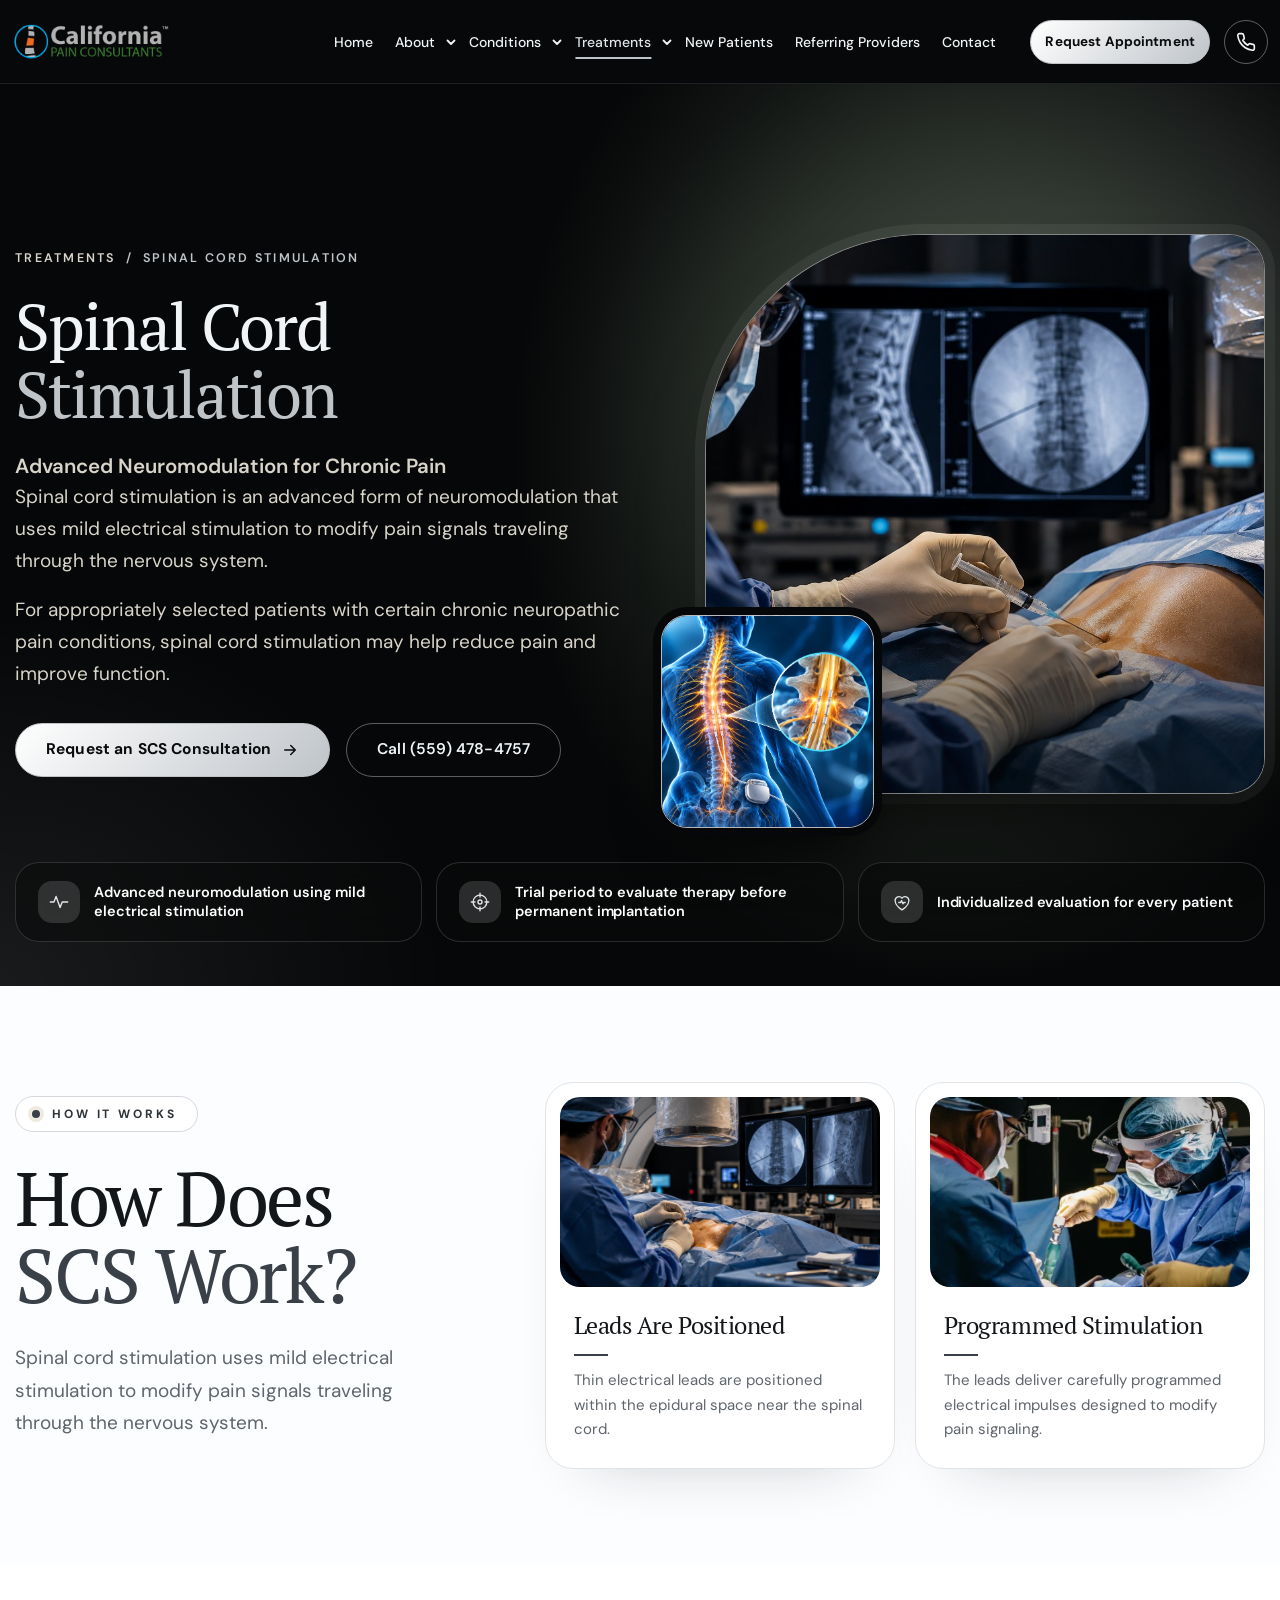
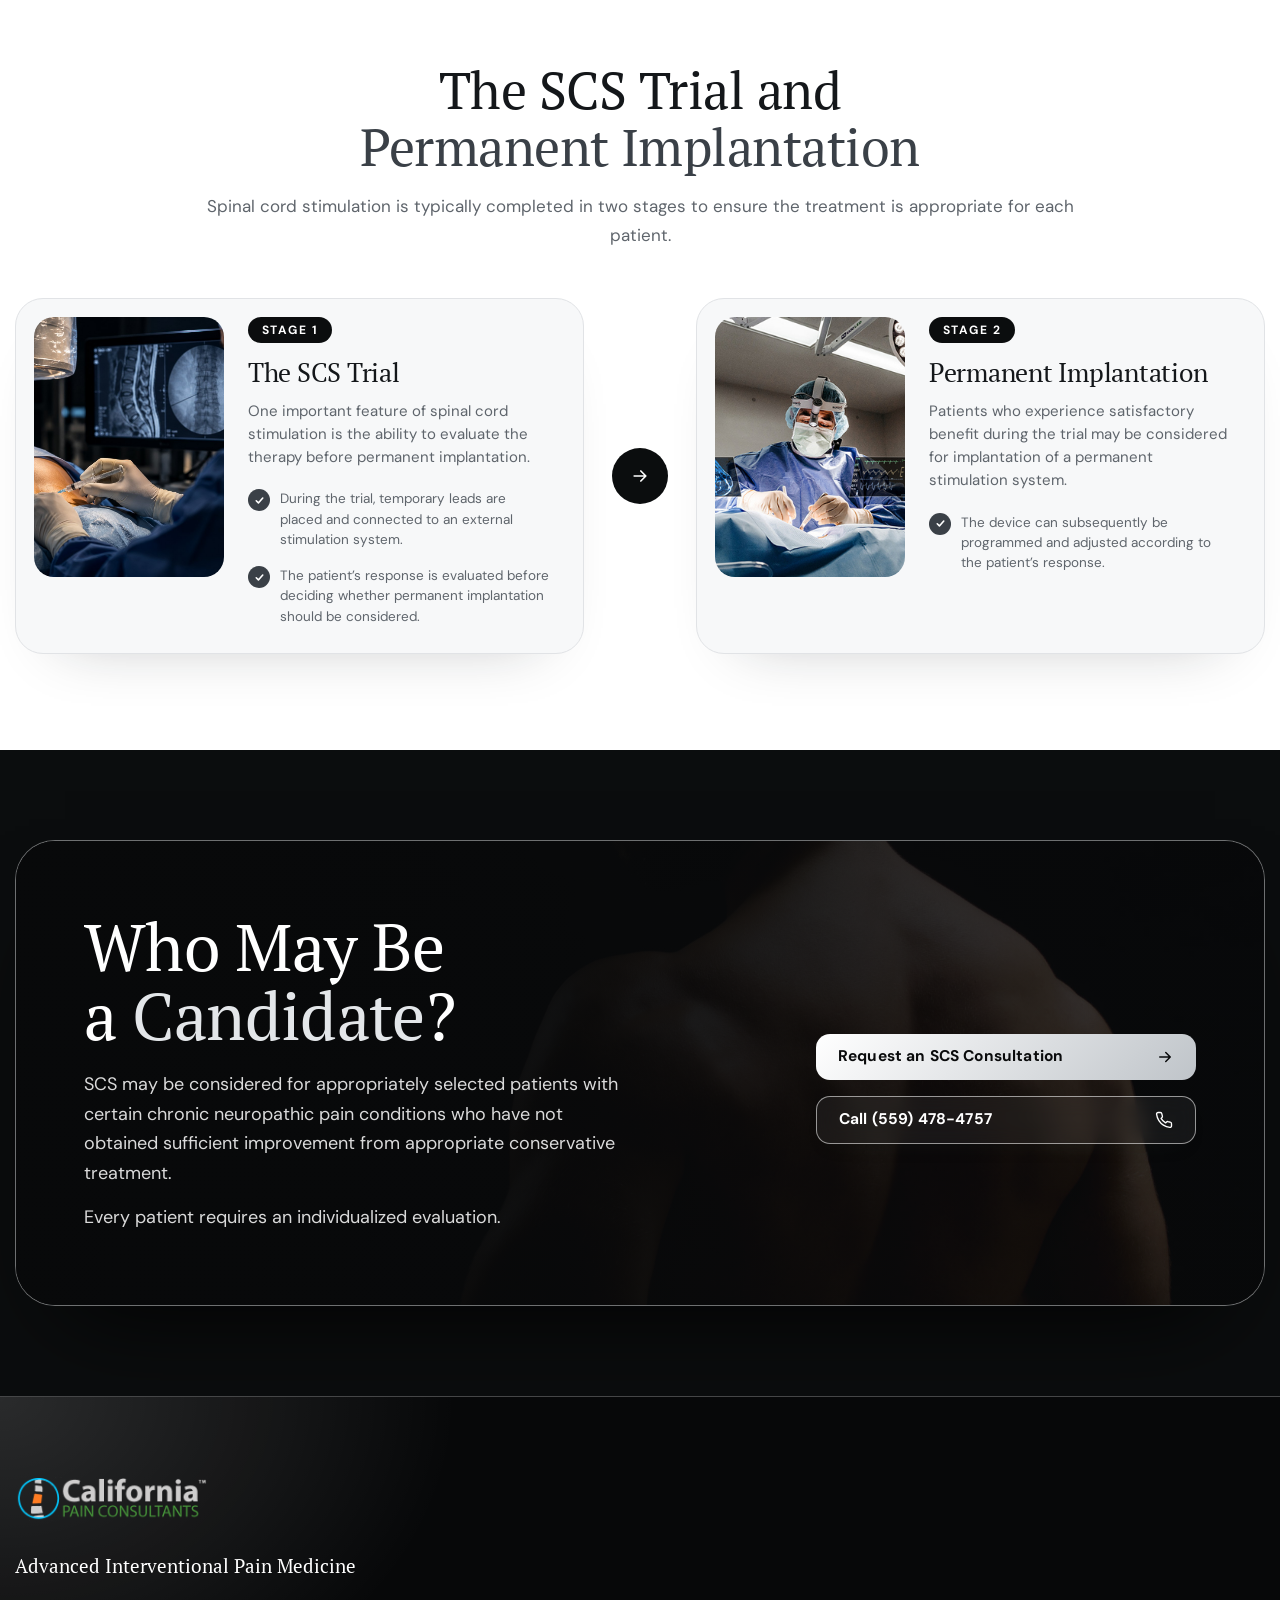
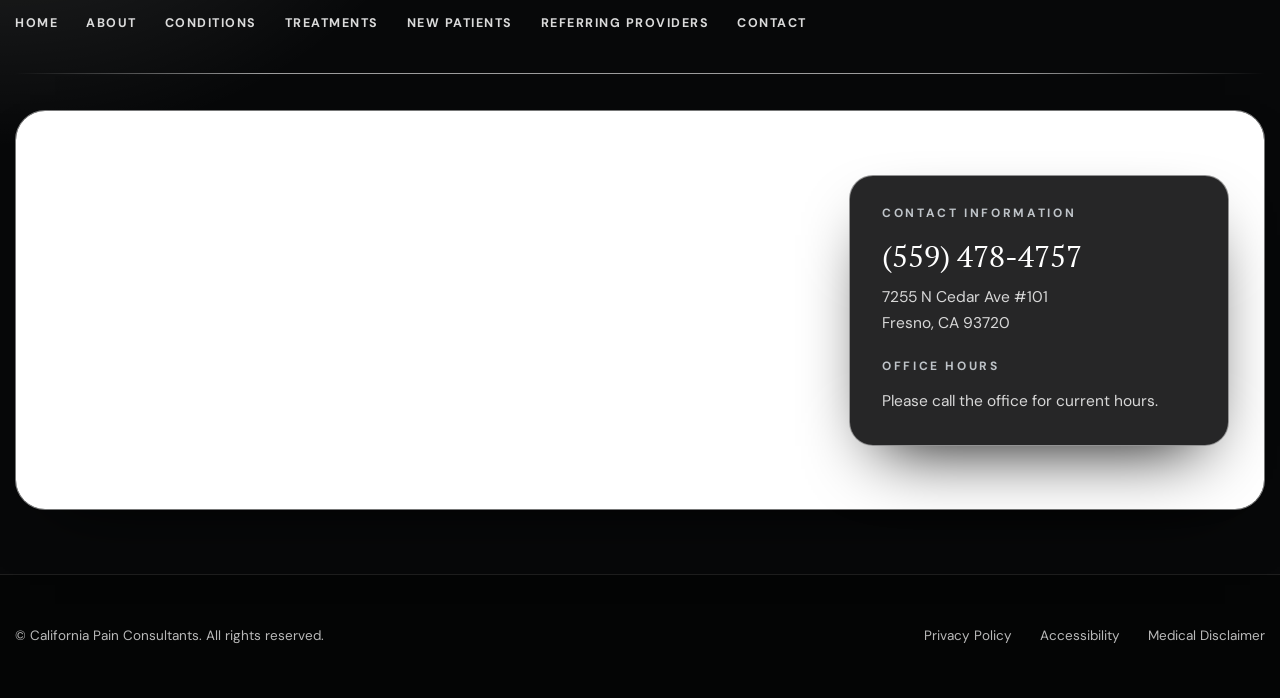
==== commit 5ce22259: "Update color scheme and styles across CSS files; change layout-cinematic version in HTML files" ====
--- a/treatments/spinal-cord-stimulation.html
+++ b/treatments/spinal-cord-stimulation.html
@@ -12,7 +12,7 @@
   <link rel="stylesheet" href="../assets/css/style.css">
   <link rel="stylesheet" href="../assets/css/theme-modern.css">
   <link rel="stylesheet" href="../assets/css/theme-black.css">
-  <link rel="stylesheet" href="../assets/css/layout-cinematic.css?v=teal7">
+  <link rel="stylesheet" href="../assets/css/layout-cinematic.css?v=mono3">
   <script>document.documentElement.classList.add('js');</script>
 </head>
 <body class="tx-page">
--- a/assets/css/style.css
+++ b/assets/css/style.css
@@ -1,26 +1,26 @@
 :root {
-  --color-primary: #0077B6;
-  --color-primary-hover: #005F92;
-  --color-primary-line: #3A9ACF;
-  --brand: #4DB3E6;
-  --brand-dark: #2A9AD6;
+  --color-primary: #2C3237;
+  --color-primary-hover: #14171A;
+  --color-primary-line: #8D949B;
+  --brand: #A9AFB5;
+  --brand-dark: #8D949B;
   --brand-tint: #E3F1FA;
-  --ink: #03304D;
-  --color-footer-bg: #02263D;
+  --ink: #14171A;
+  --color-footer-bg: #0B0D0E;
   --color-header-bg: var(--ink);
   --brand-deep: var(--ink);
   --brand-ink: var(--color-primary);
   --teal: var(--color-primary);
-  --blue-deep: #054B73;
-  --cyan: #3EDBF0;
-  --cyan-dark: #2EC9E0;
-  --cyan-light: #7FE8F6;
-  --gold: #1F9C99;
-
-  --bg-page: #FBFDFD;
-  --bg-sky-soft: #EEF6FC;
-  --bg-sky: #EDF6FD;
-  --bg-tint: #F4F9FB;
+  --blue-deep: #2C3237;
+  --cyan: #E3E6E9;
+  --cyan-dark: #BFC4C9;
+  --cyan-light: #F3F4F6;
+  --gold: #8D949B;
+
+  --bg-page: #F3F6F8;
+  --bg-sky-soft: #F3F6F8;
+  --bg-sky: #F3F6F8;
+  --bg-tint: #F3F6F8;
   --black: #000;
   --border: #E6E1D6;
   --hairline: #E4E9EC;
@@ -32,13 +32,13 @@
   --text: #17212B;
   --white: #FFF;
 
-  --c-25c6e0: #25C6E0;
-  --c-8fd0ea: #8FD0EA;
-  --c-a9d3ea: #A9D3EA;
-  --c-bcdcef: #BCDCEF;
-  --c-bfdcec: #BFDCEC;
-  --c-bfe6ee: #BFE6EE;
-  --c-bfe6f2: #BFE6F2;
+  --c-25c6e0: #BFC4C9;
+  --c-8fd0ea: #C5CACF;
+  --c-a9d3ea: #D5D8DC;
+  --c-bcdcef: #E1E3E6;
+  --c-bfdcec: #E1E3E6;
+  --c-bfe6ee: #E8EAEC;
+  --c-bfe6f2: #E8EAEC;
   --c-c9d6db: #C9D6DB;
   --c-d2eaf4: #D2EAF4;
   --c-d3e6f3: #D3E6F3;
@@ -46,12 +46,12 @@
   --c-ddeef6: #DDEEF6;
   --c-e1eef0: #E1EEF0;
   --c-e6f6fc: #E6F6FC;
-  --c-e8f3fa: #E8F3FA;
-  --c-eaf4fa: #EAF4FA;
-  --c-eaf4fb: #EAF4FB;
-  --c-f1f8fc: #F1F8FC;
-  --c-f28a2e: #F28A2E;
-  --c-f6fafd: #F6FAFD;
+  --c-e8f3fa: #F3F6F8;
+  --c-eaf4fa: #F3F6F8;
+  --c-eaf4fb: #F3F6F8;
+  --c-f1f8fc: #F3F6F8;
+  --c-f28a2e: #8D949B;
+  --c-f6fafd: #F3F6F8;
 
   --color-primary-rgb: 0, 119, 182;
   --rgb-black: 0, 0, 0;
--- a/assets/css/theme-modern.css
+++ b/assets/css/theme-modern.css
@@ -12,26 +12,26 @@
   --cream: #FAFBFC;
   --cream-2: #EFF3F5;
   --cream-3: #E1E7EA;
-  --ink: #1E2923;
+  --ink: #1B1F22;
   --ink-soft: #3B4741;
   --muted: #5E6A63;
 
-  --color-primary: #2E6B3C;          /* logo green, deepened for AA contrast with white text */
-  --color-primary-hover: #245631;
-  --color-primary-line: #2E6B3C;
+  --color-primary: #3A4047;          /* logo green, deepened for AA contrast with white text */
+  --color-primary-hover: #3A4047;
+  --color-primary-line: #3A4047;
   --color-primary-rgb: 46, 107, 60;
-  --brand: #A9CBA0;                  /* light sage — accents on dark surfaces */
-  --brand-dark: #2E6B3C;
-  --brand-tint: #E8F0E3;
-  --brand-ink: #2E6B3C;
+  --brand: #D5D8DC;                  /* light sage — accents on dark surfaces */
+  --brand-dark: #3A4047;
+  --brand-tint: #F3F4F6;
+  --brand-ink: #3A4047;
   --brand-deep: var(--ink);
   --teal: var(--color-primary);
-  --gold: #B97D3B;                   /* logo orange, muted */
-  --sky: #2FA3DD;                    /* logo blue ring — used sparingly */
+  --gold: #5F656C;                   /* logo orange, muted */
+  --sky: #8D949B;                    /* logo blue ring — used sparingly */
 
   --color-footer-bg: #18211C;
   --color-header-bg: var(--ink);
-  --blue-deep: #2A3B31;
+  --blue-deep: #2C3237;
   --cyan: var(--brand);
   --cyan-dark: var(--color-primary);
   --cyan-light: var(--brand);
@@ -52,11 +52,11 @@
   /* hard-coded light blues in style.css → warm neutrals */
   --c-25c6e0: var(--color-primary);
   --c-8fd0ea: #C9D8C2;
-  --c-a9d3ea: #CBD6C3;
+  --c-a9d3ea: #D5D8DC;
   --c-bcdcef: #CFD8DC;
   --c-bfdcec: #CFD8DC;
-  --c-bfe6ee: #CBD6C3;
-  --c-bfe6f2: #CBD6C3;
+  --c-bfe6ee: #D5D8DC;
+  --c-bfe6f2: #D5D8DC;
   --c-c9d6db: #CFD8DC;
   --c-d2eaf4: #DFE5E8;
   --c-d3e6f3: #DFE5E8;
@@ -237,7 +237,7 @@
 .apx-panel {
   border-radius: 32px;
   padding: 56px 48px;
-  background: linear-gradient(160deg, #1E2923 0%, #2A3B31 100%);
+  background: linear-gradient(160deg, #1B1F22 0%, #2C3237 100%);
 }
 .apx-panel::after { background: radial-gradient(circle, rgba(169, 203, 160, .22), transparent 68%); }
 .apx-eyebrow, .apx-goal-label { color: var(--brand); }
--- a/assets/css/theme-black.css
+++ b/assets/css/theme-black.css
@@ -15,16 +15,16 @@
 
   --surface: #121416;                /* cards */
   --surface-2: #181B1E;
-  --gold: #2AA9A6;
-  --gold-light: #6FD6D3;
+  --gold: #BFC4C9;
+  --gold-light: #E3E6E9;
 
   --color-primary: var(--gold);
   --color-primary-hover: var(--gold-light);
   --color-primary-line: var(--gold);
-  --color-primary-rgb: 42, 169, 166;
+  --color-primary-rgb: 255, 255, 255;
   --brand: var(--gold-light);
   --brand-dark: var(--gold);
-  --brand-tint: rgba(42, 169, 166, .12);
+  --brand-tint: rgba(255, 255, 255, .12);
   --brand-ink: var(--gold);
   --brand-deep: var(--cream);
 
@@ -36,7 +36,7 @@
   --bg-page: var(--cream);
   --bg-tint: var(--cream-2);
 
-  --rgb-brand: 111, 214, 211;
+  --rgb-brand: 255, 255, 255;
   --rgb-page: 8, 9, 10;
   --rgb-shadow: 0, 0, 0;
   --shadow-lift: 0 30px 70px -30px rgba(0, 0, 0, .8);
@@ -70,7 +70,7 @@
   background: #fff;
   border-color: #fff;
   color: #0A0B0C;
-  box-shadow: 0 10px 30px -10px rgba(42, 169, 166, .6);
+  box-shadow: 0 10px 30px -10px rgba(255, 255, 255, .6);
 }
 .btn-outline, .hero .btn-outline, .scs-actions .btn-outline, body .site-header .btn-outline, .cta2-secondary {
   background: transparent;
@@ -99,24 +99,24 @@
 body .site-header .icon-btn:hover { background: rgba(255, 255, 255, .08); }
 .dropdown-inner { background: #0E1012; border-color: var(--hairline); box-shadow: 0 30px 70px -20px rgba(0, 0, 0, .9); }
 .dropdown-list a { color: var(--ink); }
-.dropdown-list a:hover { background: rgba(42, 169, 166, .12); color: var(--gold-light); }
+.dropdown-list a:hover { background: rgba(255, 255, 255, .12); color: var(--gold-light); }
 .dd-label { color: var(--gold); }
 @media (max-width: 960px) {
   body .site-header .menu-list { background: #0A0B0C; border-top: 1px solid var(--hairline); }
 }
-:focus-visible, body .site-header :focus-visible { outline-color: var(--gold); box-shadow: 0 0 0 4px rgba(42, 169, 166, .3); }
+:focus-visible, body .site-header :focus-visible { outline-color: var(--gold); box-shadow: 0 0 0 4px rgba(255, 255, 255, .3); }
 
 /* ---------- Hero ---------- */
 .hero, .scs-hero {
   background:
-    radial-gradient(900px 520px at 85% 8%, rgba(42, 169, 166, .13), transparent 62%),
+    radial-gradient(900px 520px at 85% 8%, rgba(255, 255, 255, .13), transparent 62%),
     radial-gradient(700px 420px at 0% 100%, rgba(255, 255, 255, .04), transparent 70%),
     var(--cream);
 }
 .hero-media {
   background: var(--surface);
   border: 1px solid rgba(255, 255, 255, .12);
-  box-shadow: 0 50px 100px -40px rgba(0, 0, 0, .95), 0 0 0 1px rgba(42, 169, 166, .08);
+  box-shadow: 0 50px 100px -40px rgba(0, 0, 0, .95), 0 0 0 1px rgba(255, 255, 255, .08);
 }
 .hero-media::after { content: ""; position: absolute; inset: 0; background: linear-gradient(to top, rgba(8, 9, 10, .55), transparent 45%); pointer-events: none; }
 .hero-chip { z-index: 2; background: rgba(10, 11, 12, .72); border: 1px solid rgba(255, 255, 255, .14); color: var(--muted); -webkit-backdrop-filter: blur(14px); backdrop-filter: blur(14px); }
@@ -142,15 +142,15 @@
   border: 1px solid rgba(255, 255, 255, .09);
 }
 .tf-card:hover, .tf-card:focus-visible, .ax-card:hover, .ax-card:focus-visible {
-  border-color: rgba(42, 169, 166, .6);
-  box-shadow: 0 30px 60px -30px rgba(0, 0, 0, .9), 0 0 0 1px rgba(42, 169, 166, .15);
+  border-color: rgba(255, 255, 255, .6);
+  box-shadow: 0 30px 60px -30px rgba(0, 0, 0, .9), 0 0 0 1px rgba(255, 255, 255, .15);
 }
 .ax-img img { filter: saturate(.92) brightness(.95); }
 .tf-text h3, .ax-body h3 { color: var(--ink); }
 .tf-card > span[aria-hidden], .ax-go { background: rgba(255, 255, 255, .08); color: var(--ink); }
 .tf-card:hover > span[aria-hidden], .ax-card:hover .ax-go { background: var(--gold); color: #0A0B0C; }
 .ax-other { background: transparent; border: 1px dashed rgba(255, 255, 255, .22); }
-.ax-other .ax-ico { background: rgba(42, 169, 166, .12); color: var(--gold); }
+.ax-other .ax-ico { background: rgba(255, 255, 255, .12); color: var(--gold); }
 .ax-other:hover { border-color: var(--gold); transform: none; box-shadow: none; }
 
 /* ---------- Approach ---------- */
@@ -161,9 +161,9 @@
 .apx-text { color: var(--muted); }
 .apx-num { background: var(--gold); color: #0A0B0C; box-shadow: 0 0 0 8px #080A0B; }
 .apx-card { background: var(--surface); border-color: var(--hairline); }
-.apx-card:hover { background: var(--surface-2); border-color: rgba(42, 169, 166, .6); }
-.apx-ico { background: rgba(42, 169, 166, .12); color: var(--gold); }
-.apx-goal-ico { border-color: rgba(42, 169, 166, .5); color: var(--gold); }
+.apx-card:hover { background: var(--surface-2); border-color: rgba(255, 255, 255, .6); }
+.apx-ico { background: rgba(255, 255, 255, .12); color: var(--gold); }
+.apx-goal-ico { border-color: rgba(255, 255, 255, .5); color: var(--gold); }
 .apx-goal-copy { color: var(--ink-soft); }
 .apx-goal-copy span { color: var(--gold-light); }
 
@@ -171,9 +171,9 @@
 body main section.final-cta.cta2 { background: var(--cream); }
 .cta2-card {
   background:
-    radial-gradient(600px 300px at 90% 50%, rgba(42, 169, 166, .16), transparent 70%),
+    radial-gradient(600px 300px at 90% 50%, rgba(255, 255, 255, .16), transparent 70%),
     linear-gradient(135deg, #14171A, #0C0E10);
-  border: 1px solid rgba(42, 169, 166, .25);
+  border: 1px solid rgba(255, 255, 255, .25);
   box-shadow: 0 40px 90px -50px rgba(0, 0, 0, .9);
 }
 .cta2-copy p { color: var(--muted); }
@@ -191,7 +191,7 @@
 .scs-how { background: linear-gradient(to bottom, var(--cream) 0, var(--cream-2) 100%); }
 .scs-hero .scs-sub, .scs-hero .scs-lead, .scs-hero .scs-body, .scs-body, .scs-lead, .scs-sub { color: var(--ink-soft); }
 .scs-journey .scs-stage, .scs-step-card { background: var(--surface); border-color: var(--hairline); color: var(--ink); }
-.scs-stage-tag { background: rgba(42, 169, 166, .14); color: var(--gold-light); }
+.scs-stage-tag { background: rgba(255, 255, 255, .14); color: var(--gold-light); }
 .scs-journey .scs-arrow svg { background: var(--surface-2); border-color: var(--hairline); color: var(--gold); }
 .scs-num, .scs-how .scs-num { background: var(--gold); color: #0A0B0C; box-shadow: 0 0 0 8px var(--cream); }
 .scs-how .scs-steps::before { border-left-color: rgba(255, 255, 255, .14); }
@@ -203,8 +203,8 @@
 
 /* ---------- Overrides for late-cascade light surfaces in theme-modern.css ---------- */
 ul.pillars > li:nth-child(n) { background: var(--surface); border-color: var(--hairline); }
-ul.pillars > li:nth-child(n):hover { border-color: rgba(42, 169, 166, .6); box-shadow: 0 30px 60px -30px rgba(0, 0, 0, .9); }
-ul.pillars > li svg { background: rgba(42, 169, 166, .12); color: var(--gold); }
+ul.pillars > li:nth-child(n):hover { border-color: rgba(255, 255, 255, .6); box-shadow: 0 30px 60px -30px rgba(0, 0, 0, .9); }
+ul.pillars > li svg { background: rgba(255, 255, 255, .12); color: var(--gold); }
 ul.pillars > li:hover svg { background: var(--gold); color: #0A0B0C; }
 ul.pillars > li::after { border-color: rgba(255, 255, 255, .25); }
 ul.pillars > li:hover::after { border-color: var(--gold); }
@@ -262,7 +262,7 @@
 body main .apx::before {
   content: "";
   position: absolute; inset: 0; z-index: -1;
-  background: radial-gradient(700px 420px at 12% 20%, rgba(42, 169, 166, .12), transparent 70%);
+  background: radial-gradient(700px 420px at 12% 20%, rgba(255, 255, 255, .12), transparent 70%);
 }
 .apx-layout { grid-template-columns: minmax(0, .92fr) minmax(0, 1.08fr); gap: 96px; }
 
@@ -272,8 +272,8 @@
 .apx-lead { font-size: 24px; line-height: 1.35; margin-top: 28px; }
 .apx-goal {
   margin-top: 40px; padding: 28px 30px;
-  border: 1px solid rgba(42, 169, 166, .28); border-radius: 22px;
-  background: linear-gradient(135deg, rgba(42, 169, 166, .10), rgba(42, 169, 166, .02));
+  border: 1px solid rgba(255, 255, 255, .28); border-radius: 22px;
+  background: linear-gradient(135deg, rgba(255, 255, 255, .10), rgba(255, 255, 255, .02));
 }
 
 /* right: one glass panel, three editorial rows */
@@ -299,7 +299,7 @@
 .apx-card, .apx-card:hover {
   padding: 0; background: none; border: 0; border-radius: 0; box-shadow: none; transform: none;
 }
-.apx-ico { width: 46px; height: 46px; border-radius: 50%; border: 1px solid rgba(42, 169, 166, .4); background: none; }
+.apx-ico { width: 46px; height: 46px; border-radius: 50%; border: 1px solid rgba(255, 255, 255, .4); background: none; }
 body main .apx-card h3:not(.x1):not(.x2):not(.x3) { font-family: var(--font-serif); font-weight: 500; font-size: 26px; letter-spacing: -.01em; margin: 0 0 10px; }
 .apx-card p { font-size: 15.5px; line-height: 1.75; }
 
@@ -328,15 +328,15 @@
   padding: 9px 20px 9px 16px; margin-bottom: 26px;
   font-size: 12px; font-weight: 700; letter-spacing: .24em; text-transform: uppercase;
   color: var(--gold-light);
-  background: linear-gradient(135deg, rgba(42, 169, 166, .16), rgba(42, 169, 166, .04));
-  border: 1px solid rgba(42, 169, 166, .38);
+  background: linear-gradient(135deg, rgba(255, 255, 255, .16), rgba(255, 255, 255, .04));
+  border: 1px solid rgba(255, 255, 255, .38);
   border-radius: 999px;
-  box-shadow: 0 0 0 4px rgba(42, 169, 166, .05), 0 12px 30px -14px rgba(42, 169, 166, .5);
+  box-shadow: 0 0 0 4px rgba(255, 255, 255, .05), 0 12px 30px -14px rgba(255, 255, 255, .5);
 }
 .apx-eyebrow::before {
   content: ""; flex: none; width: 8px; height: 8px; margin: 0;
   border-radius: 50%; background: var(--gold);
-  box-shadow: 0 0 0 4px rgba(42, 169, 166, .2), 0 0 14px 2px rgba(42, 169, 166, .7);
+  box-shadow: 0 0 0 4px rgba(255, 255, 255, .2), 0 0 14px 2px rgba(255, 255, 255, .7);
 }
 .apx-eyebrow { width: fit-content; max-width: 100%; justify-self: start; align-self: flex-start; }
 
@@ -347,16 +347,16 @@
   padding: 9px 20px 9px 16px; margin-bottom: 26px;
   font-size: 12px; font-weight: 700; letter-spacing: .24em; text-transform: uppercase; line-height: 1.4;
   color: var(--gold-light);
-  background: linear-gradient(135deg, rgba(42, 169, 166, .16), rgba(42, 169, 166, .04));
-  border: 1px solid rgba(42, 169, 166, .38);
+  background: linear-gradient(135deg, rgba(255, 255, 255, .16), rgba(255, 255, 255, .04));
+  border: 1px solid rgba(255, 255, 255, .38);
   border-radius: 999px;
-  box-shadow: 0 0 0 4px rgba(42, 169, 166, .05), 0 12px 30px -14px rgba(42, 169, 166, .5);
+  box-shadow: 0 0 0 4px rgba(255, 255, 255, .05), 0 12px 30px -14px rgba(255, 255, 255, .5);
 }
 .hero .eyebrow::before, .treatments .eyebrow::before, .additional .eyebrow::before, .scs-eyebrow::before,
 body main section.additional .ax-head .eyebrow::before, .tf-intro .eyebrow::before {
   content: ""; flex: none; width: 8px; height: 8px; margin: 0;
   border-radius: 50%; background: var(--gold);
-  box-shadow: 0 0 0 4px rgba(42, 169, 166, .2), 0 0 14px 2px rgba(42, 169, 166, .7);
+  box-shadow: 0 0 0 4px rgba(255, 255, 255, .2), 0 0 14px 2px rgba(255, 255, 255, .7);
 }
 @media (max-width: 560px) {
   .hero .eyebrow, .treatments .eyebrow, .additional .eyebrow, .scs-eyebrow, .apx-eyebrow { letter-spacing: .14em; font-size: 11px; padding: 8px 14px 8px 12px; }
@@ -372,8 +372,8 @@
   --ink: #14171A;
   --ink-soft: #2C3237;
   --muted: #5B6168;
-  --gold: #0B7C7A;                      /* deeper gold keeps AA contrast on white */
-  --gold-light: #08605F;
+  --gold: #3A4047;                      /* deeper gold keeps AA contrast on white */
+  --gold-light: #2C3237;
   --surface: #FFFFFF;
   --surface-2: #F1F5F7;
   --hairline: rgba(20, 23, 26, .12);
@@ -428,8 +428,8 @@
   --ink: #14171A;
   --ink-soft: #2C3237;
   --muted: #5B6168;
-  --gold: #0B7C7A;
-  --gold-light: #08605F;
+  --gold: #3A4047;
+  --gold-light: #2C3237;
   --cream: #FAFBFC;
   --surface: #FFFFFF;
   --surface-2: #F1F5F7;
--- a/assets/css/layout-cinematic.css
+++ b/assets/css/layout-cinematic.css
@@ -247,8 +247,8 @@
 /* primary buttons: bright gold + near-black text everywhere (dark-gold fill on light sections made labels unreadable) */
 body main .btn-primary, body main a.btn-primary, body main .ax-viewall, body main .cta2-primary,
 body .site-header .btn-primary, .mobile-action-bar .btn-primary {
-  background: linear-gradient(135deg, #8FE3E0, #2FB8B5) !important;
-  border-color: #2FB8B5 !important;
+  background: linear-gradient(135deg, #FFFFFF, #BFC4C9) !important;
+  border-color: #BFC4C9 !important;
   color: #0A0B0C !important;
   font-weight: 700;
 }
@@ -267,7 +267,7 @@
 body main .tb-body p, body main .ax-body p { color: rgba(255, 255, 255, .92); }
 
 /* section pills ("Treatments", "Additional Treatments") */
-body main #advanced-treatments .eyebrow { color: #064F4E; background: rgba(154, 116, 50, .14); border-color: rgba(107, 78, 23, .5); }
+body main #advanced-treatments .eyebrow { color: #2C3237; background: rgba(154, 116, 50, .14); border-color: rgba(107, 78, 23, .5); }
 
 /* treatment illustrations (square art) — keep the zoom callout / device in frame */
 
@@ -294,7 +294,7 @@
 }
 body main section.additional .ax-card::after { display: none; }
 body main section.additional a.ax-card:hover, body main section.additional a.ax-card:focus-visible {
-  background: #1C1F23; border-color: rgba(111, 214, 211, .6); transform: translateX(6px);
+  background: #1C1F23; border-color: rgba(255, 255, 255, .6); transform: translateX(6px);
 }
 body main section.additional .ax-img { position: relative; inset: auto; width: 112px; height: 112px; aspect-ratio: 1; border-radius: 16px; overflow: hidden; flex: none; }
 body main section.additional .ax-img img { width: 100%; height: 100%; object-fit: cover; }
@@ -302,17 +302,17 @@
 body main section.additional .ax-body { position: static; padding: 0; min-width: 0; }
 body main section.additional .ax-body::before {
   content: counter(ax, decimal-leading-zero); display: block; margin-bottom: 4px;
-  font-size: 12px; font-weight: 700; letter-spacing: .16em; color: #6FD6D3;
+  font-size: 12px; font-weight: 700; letter-spacing: .16em; color: #E3E6E9;
 }
 body main section.additional .ax-body h3 { font-size: clamp(20px, 1.7vw, 25px); margin: 0 0 6px; color: #fff; }
 body main section.additional .ax-body p { font-size: 15px; line-height: 1.5; color: rgba(243, 239, 230, .8); margin: 0; }
 body main section.additional .ax-go {
   position: static; width: 44px; height: 44px; border-radius: 50%; display: grid; place-items: center;
-  background: rgba(111, 214, 211, .12); color: #6FD6D3; border: 1px solid rgba(111, 214, 211, .35);
+  background: rgba(255, 255, 255, .12); color: #E3E6E9; border: 1px solid rgba(255, 255, 255, .35);
   -webkit-backdrop-filter: none; backdrop-filter: none; transition: background .3s ease, color .3s ease;
 }
 body main section.additional .ax-go svg { width: 18px; height: 18px; }
-body main section.additional a.ax-card:hover .ax-go { background: #6FD6D3; color: #0A0B0C; }
+body main section.additional a.ax-card:hover .ax-go { background: #E3E6E9; color: #0A0B0C; }
 /* placeholder row */
 body main section.additional .ax-other { display: grid; grid-template-columns: 44px minmax(0, 1fr); padding: 18px 22px; background: transparent; border: 1px dashed rgba(255, 255, 255, .25); min-height: 0; }
 body main section.additional .ax-other .ax-body::before { display: none; }
@@ -337,8 +337,8 @@
 body main section.treatments {
   position: relative; overflow: hidden;
   background:
-    radial-gradient(ellipse 55% 45% at 100% 0%, rgba(111, 214, 211, .38), transparent 62%),
-    radial-gradient(ellipse 45% 40% at 0% 28%, rgba(111, 214, 211, .24), transparent 66%),
+    radial-gradient(ellipse 55% 45% at 100% 0%, rgba(255, 255, 255, .38), transparent 62%),
+    radial-gradient(ellipse 45% 40% at 0% 28%, rgba(255, 255, 255, .24), transparent 66%),
     #FAFBFC;
 }
 body main section.treatments::before {
@@ -352,10 +352,10 @@
 body main .tbx-lg { grid-row: span 2; }
 body main .tbx-card a {
   position: relative; display: block; height: 100%; overflow: hidden; isolation: isolate; color: #fff; text-decoration: none;
-  background: #060C17; border: 1px solid rgba(111, 214, 211, .22); border-radius: 26px;
+  background: #060C17; border: 1px solid rgba(255, 255, 255, .22); border-radius: 26px;
   box-shadow: 0 24px 50px -28px rgba(10, 20, 40, .55); transition: transform .35s ease, border-color .35s ease, box-shadow .35s ease;
 }
-body main .tbx-card a:hover, body main .tbx-card a:focus-visible { transform: translateY(-5px); border-color: rgba(111, 214, 211, .75); box-shadow: 0 30px 60px -26px rgba(10, 20, 40, .7); }
+body main .tbx-card a:hover, body main .tbx-card a:focus-visible { transform: translateY(-5px); border-color: rgba(255, 255, 255, .75); box-shadow: 0 30px 60px -26px rgba(10, 20, 40, .7); }
 body main .tbx-img { position: absolute; inset: 0; z-index: -2; width: 100%; height: 100%; object-fit: cover; object-position: 70% 50%; transition: transform .7s ease; }
 body main .tbx-card a:hover .tbx-img { transform: scale(1.06); }
 body main .tbx-card a::after {
@@ -373,10 +373,10 @@
 body main .tbx-lg .tbx-body { padding: 30px 38px 34px; }
 body main .tbx-tag {
   align-self: flex-start; display: inline-flex; align-items: center; gap: 10px; padding: 5px 16px 5px 5px; border-radius: 999px;
-  font-size: 11.5px; font-weight: 700; letter-spacing: .1em; text-transform: uppercase; color: #8FE3E0;
-  background: rgba(6, 12, 23, .78); border: 1px solid rgba(111, 214, 211, .5); -webkit-backdrop-filter: blur(8px); backdrop-filter: blur(8px);
-}
-body main .tbx-ico { display: grid; place-items: center; width: 30px; height: 30px; border-radius: 50%; color: #6FD6D3; border: 1px solid rgba(111, 214, 211, .55); background: rgba(111, 214, 211, .1); }
+  font-size: 11.5px; font-weight: 700; letter-spacing: .1em; text-transform: uppercase; color: #FFFFFF;
+  background: rgba(6, 12, 23, .78); border: 1px solid rgba(255, 255, 255, .5); -webkit-backdrop-filter: blur(8px); backdrop-filter: blur(8px);
+}
+body main .tbx-ico { display: grid; place-items: center; width: 30px; height: 30px; border-radius: 50%; color: #E3E6E9; border: 1px solid rgba(255, 255, 255, .55); background: rgba(255, 255, 255, .1); }
 body main .tbx-ico svg { width: 16px; height: 16px; }
 body main .tbx-main { display: block; max-width: 92%; }
 body main .tbx-main h3:not(.x1):not(.x2):not(.x3) { margin: 0 0 10px; color: #fff; font-family: var(--font-serif); font-weight: 500; font-size: clamp(22px, 1.9vw, 28px); line-height: 1.12; letter-spacing: -.01em; }
@@ -389,8 +389,8 @@
   font-size: 13.5px; font-weight: 700; color: #fff; background: rgba(6, 12, 23, .6); border: 1px solid rgba(255, 255, 255, .5); transition: background .25s ease, color .25s ease, border-color .25s ease;
 }
 body main .tbx-btn svg { width: 15px; height: 15px; }
-body main .tbx-lg .tbx-btn { padding: 13px 26px; font-size: 15px; color: #0A0B0C; background: linear-gradient(135deg, #8FE3E0, #2FB8B5); border-color: #2FB8B5; }
-body main .tbx-card a:hover .tbx-btn { background: #8FE3E0; border-color: #8FE3E0; color: #0A0B0C; }
+body main .tbx-lg .tbx-btn { padding: 13px 26px; font-size: 15px; color: #0A0B0C; background: linear-gradient(135deg, #FFFFFF, #BFC4C9); border-color: #BFC4C9; }
+body main .tbx-card a:hover .tbx-btn { background: #FFFFFF; border-color: #FFFFFF; color: #0A0B0C; }
 
 
 
@@ -438,7 +438,7 @@
   display: block; position: relative; height: 100%; padding: 0; border-radius: 26px; overflow: hidden; isolation: isolate;
   background: #15171A; border: 1px solid rgba(255, 255, 255, .1); transform: none;
 }
-body main section.additional a.ax-card:hover, body main section.additional a.ax-card:focus-visible { transform: none; background: #15171A; border-color: rgba(111, 214, 211, .7); }
+body main section.additional a.ax-card:hover, body main section.additional a.ax-card:focus-visible { transform: none; background: #15171A; border-color: rgba(255, 255, 255, .7); }
 body main section.additional .ax-img { position: absolute; inset: 0; z-index: -2; width: 100%; height: 100%; aspect-ratio: auto; border-radius: 0; }
 body main section.additional .ax-img img { width: 100%; height: 100%; object-fit: cover; filter: brightness(.5) saturate(.75); transition: filter .6s ease, transform .8s ease; }
 body main section.additional .ax-grid:not(:hover):not(:focus-within) > li:first-child .ax-img img,
@@ -460,10 +460,10 @@
   position: absolute; left: 0; right: 0; bottom: 0; z-index: 2; width: 560px; max-width: 100%; padding: 0 34px 34px;
   opacity: 0; pointer-events: none; transition: opacity .25s ease;
 }
-body main section.additional .ax-body::before { margin-bottom: 10px; font-size: 13px; letter-spacing: .18em; color: #6FD6D3; }
+body main section.additional .ax-body::before { margin-bottom: 10px; font-size: 13px; letter-spacing: .18em; color: #E3E6E9; }
 body main section.additional .ax-body h3 { font-size: clamp(24px, 2.3vw, 34px); line-height: 1.1; margin: 0 0 12px; color: #fff; white-space: normal; }
 body main section.additional .ax-body p { font-size: 16px; line-height: 1.55; color: rgba(255, 255, 255, .9); max-width: 44ch; }
-body main section.additional .ax-go { position: absolute; z-index: 3; top: 22px; right: 22px; bottom: auto; width: 46px; height: 46px; border-radius: 50%; background: #8FE3E0; color: #0A0B0C; border: 0; opacity: 0; transition: opacity .25s ease; }
+body main section.additional .ax-go { position: absolute; z-index: 3; top: 22px; right: 22px; bottom: auto; width: 46px; height: 46px; border-radius: 50%; background: #FFFFFF; color: #0A0B0C; border: 0; opacity: 0; transition: opacity .25s ease; }
 body main section.additional .ax-grid:not(:hover):not(:focus-within) > li:first-child .ax-body,
 body main section.additional .ax-grid > li:hover .ax-body,
 body main section.additional .ax-grid > li:focus-within .ax-body,
@@ -523,7 +523,7 @@
 body main #our-approach .apx-ico {
   position: absolute; top: -28px; left: 50%; transform: translateX(-50%); z-index: 2;
   display: grid; place-items: center; width: 56px; height: 56px; border-radius: 50%;
-  background: linear-gradient(135deg, #8FE3E0, #2FB8B5); color: #14171A; border: 0; box-shadow: 0 0 0 8px #F3F6F8;
+  background: linear-gradient(135deg, #FFFFFF, #BFC4C9); color: #14171A; border: 0; box-shadow: 0 0 0 8px #F3F6F8;
 }
 body main #our-approach .apx-ico svg { width: 26px; height: 26px; }
 body main #our-approach .apx-card h3:not(.x1):not(.x2):not(.x3) { font-size: 26px; margin: 0 0 12px; }
@@ -531,15 +531,15 @@
 
 body main #our-approach .apx-goal {
   order: 2; position: relative; overflow: hidden; width: 100%; margin-top: 56px; padding: 38px 48px;
-  display: flex; align-items: center; gap: 30px; border-radius: 30px; border: 1px solid rgba(111, 214, 211, .35);
-  background: radial-gradient(ellipse 60% 140% at 0% 50%, rgba(42, 169, 166, .28), transparent 70%), #0E1012;
+  display: flex; align-items: center; gap: 30px; border-radius: 30px; border: 1px solid rgba(255, 255, 255, .35);
+  background: radial-gradient(ellipse 60% 140% at 0% 50%, rgba(255, 255, 255, .28), transparent 70%), #0E1012;
   box-shadow: 0 40px 80px -48px rgba(10, 12, 14, .8);
 }
-body main #our-approach .apx-goal-ico { flex: none; display: grid; place-items: center; width: 68px; height: 68px; border-radius: 50%; color: #6FD6D3; border: 1px solid rgba(111, 214, 211, .6); background: rgba(111, 214, 211, .08); }
+body main #our-approach .apx-goal-ico { flex: none; display: grid; place-items: center; width: 68px; height: 68px; border-radius: 50%; color: #E3E6E9; border: 1px solid rgba(255, 255, 255, .6); background: rgba(255, 255, 255, .08); }
 body main #our-approach .apx-goal-ico svg { width: 30px; height: 30px; }
-body main #our-approach .apx-goal-label { color: #6FD6D3; font-size: 12.5px; letter-spacing: .22em; margin-bottom: 8px; }
+body main #our-approach .apx-goal-label { color: #E3E6E9; font-size: 12.5px; letter-spacing: .22em; margin-bottom: 8px; }
 body main #our-approach .apx-goal-copy { color: rgba(255, 255, 255, .92); font-family: var(--font-serif); font-size: clamp(19px, 1.7vw, 25px); line-height: 1.5; max-width: 62ch; }
-body main #our-approach .apx-goal-copy span { color: #8FE3E0; font-style: normal; }
+body main #our-approach .apx-goal-copy span { color: #FFFFFF; font-style: normal; }
 
 @media (max-width: 900px) {
   body main #our-approach .apx-steps { grid-template-columns: 1fr; gap: 54px; margin-top: 64px; }
@@ -554,19 +554,19 @@
 body main .cta2-card {
   position: relative; display: grid; grid-template-columns: minmax(0, 1.1fr) minmax(0, .9fr); align-items: stretch; gap: 0;
   min-height: 460px; padding: 0; text-align: left; border-radius: 40px; overflow: hidden;
-  border: 1px solid rgba(111, 214, 211, .5); background: linear-gradient(135deg, #A6EBE8 0%, #D9B97F 100%);
+  border: 1px solid rgba(255, 255, 255, .5); background: linear-gradient(135deg, #FFFFFF 0%, #BFC4C9 100%);
   box-shadow: 0 50px 100px -50px rgba(0, 0, 0, .9);
 }
 body main .cta2-card::before { display: none; }
 body main .cta2-copy { position: relative; z-index: 2; display: flex; flex-direction: column; align-items: flex-start; justify-content: center; max-width: none; padding: 72px 64px; }
 body main section.final-cta.cta2 .cta2-copy h2 { color: #14171A; font-size: clamp(2.2rem, 1.3rem + 2.6vw, 3.8rem); line-height: 1.06; max-width: 14ch; margin: 0 0 20px; }
-body main section.final-cta.cta2 .cta2-copy h2 .cta-em { color: #064F4E; font-style: normal; }
+body main section.final-cta.cta2 .cta2-copy h2 .cta-em { color: #2C3237; font-style: normal; }
 body main section.final-cta.cta2 .cta2-copy p { color: #2C2416; font-size: 18px; line-height: 1.65; max-width: 46ch; margin: 0 0 34px; text-align: left; }
 body main .cta2-card .cta-actions { justify-content: flex-start; gap: 14px; }
-body main .cta2-card .cta2-primary { background: #0E1012 !important; border-color: #0E1012 !important; color: #8FE3E0 !important; }
+body main .cta2-card .cta2-primary { background: #0E1012 !important; border-color: #0E1012 !important; color: #FFFFFF !important; }
 body main .cta2-card .cta2-primary:hover { background: #fff !important; border-color: #fff !important; color: #0A0B0C !important; }
 body main .cta2-card .cta2-secondary { background: transparent; border: 1.5px solid #14171A; color: #14171A; }
-body main .cta2-card .cta2-secondary:hover { background: #14171A; color: #8FE3E0; border-color: #14171A; }
+body main .cta2-card .cta2-secondary:hover { background: #14171A; color: #FFFFFF; border-color: #14171A; }
 
 body main .cta2-visual { position: relative; inset: auto; height: auto; margin: 18px 18px 18px 0; border-radius: 28px; overflow: hidden; box-shadow: 0 0 0 1px rgba(20, 23, 26, .25); }
 body main .cta2-visual img, body main .cta2-cand .cta2-visual img {
@@ -577,9 +577,9 @@
 body main .cta2-chip {
   position: absolute; z-index: 3; right: 36px; bottom: 36px; margin: 0; padding: 14px 20px; border-radius: 18px;
   font-size: 13px; line-height: 1.4; color: rgba(255, 255, 255, .85);
-  background: rgba(10, 11, 12, .6); border: 1px solid rgba(111, 214, 211, .45); -webkit-backdrop-filter: blur(12px); backdrop-filter: blur(12px);
-}
-body main .cta2-chip strong { display: block; font-family: var(--font-serif); font-weight: 500; font-size: 17px; color: #8FE3E0; }
+  background: rgba(10, 11, 12, .6); border: 1px solid rgba(255, 255, 255, .45); -webkit-backdrop-filter: blur(12px); backdrop-filter: blur(12px);
+}
+body main .cta2-chip strong { display: block; font-family: var(--font-serif); font-weight: 500; font-size: 17px; color: #FFFFFF; }
 
 @media (max-width: 900px) {
   body main section.final-cta.cta2 { padding: 64px 0 !important; }
@@ -596,8 +596,8 @@
    Markup comes from assets/js/footer.js (unchanged); layout is done with grid areas.
    Left: brand, quick-link chips, contact + hours. Right: tall map. */
 body .sf {
-  position: relative; overflow: hidden; border-top: 1px solid rgba(111, 214, 211, .25);
-  background: radial-gradient(ellipse 55% 60% at 0% 0%, rgba(42, 169, 166, .14), transparent 65%), #070809;
+  position: relative; overflow: hidden; border-top: 1px solid rgba(255, 255, 255, .25);
+  background: radial-gradient(ellipse 55% 60% at 0% 0%, rgba(255, 255, 255, .14), transparent 65%), #070809;
 }
 body .sf .sf-top { padding: 84px 0 72px; }
 body .sf .sf-grid {
@@ -605,12 +605,12 @@
   grid-template-areas: "brand map" "links map" "contact map";
 }
 body .sf .sf-brand { grid-area: brand; }
-body .sf .sf-brand p { margin-top: 14px; font-family: var(--font-serif); font-size: 20px; color: #8FE3E0; }
+body .sf .sf-brand p { margin-top: 14px; font-family: var(--font-serif); font-size: 20px; color: #FFFFFF; }
 body .sf nav.sf-col { grid-area: links; }
 body .sf .sf-col:nth-child(3) { grid-area: contact; display: grid; grid-template-rows: auto auto; grid-auto-flow: column; grid-auto-columns: minmax(0, 1fr); column-gap: 40px; align-content: start; }
 body .sf .sf-map { grid-area: map; display: flex; flex-direction: column; align-self: stretch; }
 
-body .sf .sf-h { margin: 0 0 16px; font-size: 12px; letter-spacing: .22em; color: #2FB8B5; }
+body .sf .sf-h { margin: 0 0 16px; font-size: 12px; letter-spacing: .22em; color: #BFC4C9; }
 body .sf .sf-h-gap { margin-top: 0; }
 body .sf nav.sf-col ul { display: flex; flex-wrap: wrap; gap: 10px; list-style: none; margin: 0; padding: 0; }
 body .sf nav.sf-col li { margin: 0; }
@@ -618,22 +618,22 @@
   display: inline-block; padding: 9px 18px; border-radius: 999px; font-size: 14px; font-weight: 600; color: #fff;
   border: 1px solid rgba(255, 255, 255, .2); background: rgba(255, 255, 255, .03); transition: background .25s ease, color .25s ease, border-color .25s ease;
 }
-body .sf nav.sf-col a:hover, body .sf nav.sf-col a:focus-visible { background: #8FE3E0; border-color: #8FE3E0; color: #0A0B0C; }
+body .sf nav.sf-col a:hover, body .sf nav.sf-col a:focus-visible { background: #FFFFFF; border-color: #FFFFFF; color: #0A0B0C; }
 
 body .sf address { font-style: normal; font-size: 15.5px; line-height: 1.7; color: rgba(255, 255, 255, .82); }
-body .sf address a { display: inline-block; margin-bottom: 6px; font-family: var(--font-serif); font-size: 30px; line-height: 1.1; color: #8FE3E0; text-decoration: none; }
+body .sf address a { display: inline-block; margin-bottom: 6px; font-family: var(--font-serif); font-size: 30px; line-height: 1.1; color: #FFFFFF; text-decoration: none; }
 body .sf address a:hover { color: #fff; }
 body .sf .sf-col:nth-child(3) p { font-size: 15.5px; line-height: 1.7; color: rgba(255, 255, 255, .82); }
 
 body .sf .sf-map iframe {
-  flex: 1; width: 100%; min-height: 440px; border: 1px solid rgba(111, 214, 211, .45); border-radius: 28px;
+  flex: 1; width: 100%; min-height: 440px; border: 1px solid rgba(255, 255, 255, .45); border-radius: 28px;
   box-shadow: 0 30px 70px -40px #000; filter: grayscale(.35) contrast(1.05);
 }
 
 body .sf .sf-bottom { border-top: 1px solid rgba(255, 255, 255, .1); background: #040505; }
 body .sf .sf-bottom-inner { padding-block: 22px; }
 body .sf .sf-bottom p, body .sf .sf-bottom a { font-size: 13.5px; color: rgba(255, 255, 255, .72); }
-body .sf .sf-bottom a:hover, body .sf .sf-bottom a:focus-visible { color: #8FE3E0; }
+body .sf .sf-bottom a:hover, body .sf .sf-bottom a:focus-visible { color: #FFFFFF; }
 
 @media (max-width: 900px) {
   body .sf .sf-top { padding: 60px 0 48px; }
@@ -667,7 +667,7 @@
 body main .cta2-card {
   position: relative; display: grid; grid-template-columns: minmax(0, 1.15fr) minmax(0, 1fr); grid-template-rows: auto auto; column-gap: 72px; align-items: center;
   min-height: 0; padding: 72px 68px; border-radius: 40px; overflow: hidden; isolation: isolate;
-  background: #0E1012; border: 1px solid rgba(111, 214, 211, .4); box-shadow: 0 50px 100px -50px #000;
+  background: #0E1012; border: 1px solid rgba(255, 255, 255, .4); box-shadow: 0 50px 100px -50px #000;
 }
 body main .cta2-card::before { display: block; content: ""; position: absolute; inset: 0; z-index: 1; background: linear-gradient(95deg, rgba(8, 9, 10, .97) 0%, rgba(8, 9, 10, .88) 48%, rgba(8, 9, 10, .55) 100%); }
 body main .cta2-visual { position: absolute; inset: 0; z-index: 0; height: auto; margin: 0; border-radius: 0; box-shadow: none; }
@@ -676,15 +676,15 @@
 body main .cta2-chip { display: none; }
 body main .cta2-copy { display: contents; }
 body main section.final-cta.cta2 .cta2-copy h2 { position: relative; z-index: 2; grid-column: 1; grid-row: 1; align-self: end; max-width: 14ch; margin: 0 0 20px; color: #fff; font-size: clamp(2.6rem, 1.4rem + 3.4vw, 4.6rem); line-height: 1.04; }
-body main section.final-cta.cta2 .cta2-copy h2 .cta-em { color: #6FD6D3; }
+body main section.final-cta.cta2 .cta2-copy h2 .cta-em { color: #E3E6E9; }
 body main section.final-cta.cta2 .cta2-copy p { position: relative; z-index: 2; grid-column: 1; grid-row: 2; align-self: start; max-width: 46ch; margin: 0; color: rgba(255, 255, 255, .85); font-size: 18px; line-height: 1.65; }
 body main .cta2-card .cta-actions { position: relative; z-index: 2; grid-column: 2; grid-row: 1 / span 2; flex-direction: column; align-items: stretch; gap: 16px; }
 body main .cta2-card .cta2-btn { display: flex; align-items: center; justify-content: space-between; gap: 16px; padding: 28px 32px; border-radius: 22px; font-size: 19px; font-weight: 700; text-decoration: none; transition: transform .3s ease, background .3s ease, color .3s ease, border-color .3s ease; }
 body main .cta2-card .cta2-btn svg { width: 24px; height: 24px; flex: none; }
 body main .cta2-card .cta2-btn:hover { transform: translateX(6px); }
-body main .cta2-card .cta2-primary { background: linear-gradient(135deg, #A6EBE8, #2FB8B5) !important; border: 0 !important; color: #0A0B0C !important; }
-body main .cta2-card .cta2-secondary { flex-direction: row-reverse; justify-content: space-between; background: rgba(255, 255, 255, .06); border: 1px solid rgba(111, 214, 211, .55); color: #8FE3E0; -webkit-backdrop-filter: blur(10px); backdrop-filter: blur(10px); }
-body main .cta2-card .cta2-secondary:hover { background: #8FE3E0; color: #0A0B0C; border-color: #8FE3E0; }
+body main .cta2-card .cta2-primary { background: linear-gradient(135deg, #FFFFFF, #BFC4C9) !important; border: 0 !important; color: #0A0B0C !important; }
+body main .cta2-card .cta2-secondary { flex-direction: row-reverse; justify-content: space-between; background: rgba(255, 255, 255, .06); border: 1px solid rgba(255, 255, 255, .55); color: #FFFFFF; -webkit-backdrop-filter: blur(10px); backdrop-filter: blur(10px); }
+body main .cta2-card .cta2-secondary:hover { background: #FFFFFF; color: #0A0B0C; border-color: #FFFFFF; }
 @media (max-width: 900px) {
   body main section.final-cta.cta2 { padding: 56px 0 !important; }
   body main .cta2-card { grid-template-columns: 1fr; padding: 44px 26px; row-gap: 0; border-radius: 30px; }
@@ -701,17 +701,17 @@
   grid-template-areas: "brand links" "map map";
 }
 body .sf .sf-brand { display: flex; align-items: center; gap: 24px; flex-wrap: wrap; }
-body .sf .sf-brand p { margin: 0; padding-left: 24px; border-left: 1px solid rgba(111, 214, 211, .4); font-size: 18px; }
+body .sf .sf-brand p { margin: 0; padding-left: 24px; border-left: 1px solid rgba(255, 255, 255, .4); font-size: 18px; }
 body .sf nav.sf-col ul { justify-content: flex-end; max-width: 620px; }
 body .sf nav.sf-col .sf-h { display: none; }
 
 /* map becomes a wide band; contact card floats over it */
 body .sf .sf-map { grid-area: map; position: relative; display: block; align-self: stretch; }
 body .sf .sf-map .sf-h { display: none; }
-body .sf .sf-map iframe { display: block; width: 100%; height: 400px; min-height: 0; border-radius: 30px; border: 1px solid rgba(111, 214, 211, .45); filter: grayscale(.45) contrast(1.05); }
+body .sf .sf-map iframe { display: block; width: 100%; height: 400px; min-height: 0; border-radius: 30px; border: 1px solid rgba(255, 255, 255, .45); filter: grayscale(.45) contrast(1.05); }
 body .sf .sf-col:nth-child(3) {
   grid-area: map; position: relative; z-index: 3; align-self: center; justify-self: start; margin-left: 36px; width: min(380px, calc(100% - 72px));
-  display: block; padding: 30px 32px; border-radius: 24px; background: rgba(8, 9, 10, .88); border: 1px solid rgba(111, 214, 211, .5);
+  display: block; padding: 30px 32px; border-radius: 24px; background: rgba(8, 9, 10, .88); border: 1px solid rgba(255, 255, 255, .5);
   -webkit-backdrop-filter: blur(14px); backdrop-filter: blur(14px); box-shadow: 0 30px 70px -30px #000;
 }
 body .sf .sf-col:nth-child(3) .sf-h { margin-bottom: 14px; }
@@ -756,16 +756,16 @@
   font-size: 12.5px; font-weight: 700; letter-spacing: .14em; text-transform: uppercase; color: rgba(255, 255, 255, .85); white-space: nowrap;
 }
 body .sf nav.sf-col a::after {
-  content: ""; position: absolute; left: 14px; right: 14px; bottom: 2px; height: 2px; background: linear-gradient(90deg, #8FE3E0, #2FB8B5);
+  content: ""; position: absolute; left: 14px; right: 14px; bottom: 2px; height: 2px; background: linear-gradient(90deg, #FFFFFF, #BFC4C9);
   transform: scaleX(0); transform-origin: left; transition: transform .3s ease;
 }
-body .sf nav.sf-col a:hover, body .sf nav.sf-col a:focus-visible { background: none; border: 0; color: #8FE3E0; }
+body .sf nav.sf-col a:hover, body .sf nav.sf-col a:focus-visible { background: none; border: 0; color: #FFFFFF; }
 body .sf nav.sf-col a:hover::after, body .sf nav.sf-col a:focus-visible::after { transform: scaleX(1); }
 /* hairline under the top row, fading out at both ends */
 body .sf .sf-map { position: relative; margin-top: 0; }
 body .sf .sf-map::before {
   content: ""; position: absolute; left: 0; right: 0; top: -1px; height: 1px;
-  background: linear-gradient(90deg, transparent, rgba(111, 214, 211, .6) 20%, rgba(111, 214, 211, .6) 80%, transparent);
+  background: linear-gradient(90deg, transparent, rgba(255, 255, 255, .6) 20%, rgba(255, 255, 255, .6) 80%, transparent);
 }
 body .sf .sf-map iframe { margin-top: 36px; }
 body .sf .sf-col:nth-child(3) { margin-top: 36px; }
@@ -793,7 +793,7 @@
    ===================================================================== */
 body main .hero, body main .scs-hero {
   min-height: 0; padding: 0 !important; overflow: hidden; isolation: isolate;
-  background: radial-gradient(ellipse 60% 70% at 85% 35%, rgba(42, 169, 166, .16), transparent 65%), radial-gradient(ellipse 50% 60% at 0% 100%, rgba(42, 169, 166, .08), transparent 70%), #060708;
+  background: radial-gradient(ellipse 60% 70% at 85% 35%, rgba(255, 255, 255, .16), transparent 65%), radial-gradient(ellipse 50% 60% at 0% 100%, rgba(255, 255, 255, .08), transparent 70%), #060708;
 }
 body main .hero > .container:first-child, body main .scs-hero > .container { display: block; flex: none; }
 body main .hero-grid, body main .scs-hero-grid {
@@ -814,15 +814,15 @@
 /* image pair: both occupy the right grid cell */
 body main .hero-media, body main .scs-hero-img {
   position: relative !important; inset: auto; z-index: 1; grid-column: 2; grid-row: 1; width: 100%; height: auto; min-height: 560px; aspect-ratio: auto;
-  margin: 0; order: 0; border: 1px solid rgba(111, 214, 211, .5); border-radius: 220px 36px 36px 36px; overflow: hidden; background: #0B0D0E;
-  box-shadow: 0 50px 100px -50px #000, 0 0 0 10px rgba(111, 214, 211, .06);
+  margin: 0; order: 0; border: 1px solid rgba(255, 255, 255, .5); border-radius: 220px 36px 36px 36px; overflow: hidden; background: #0B0D0E;
+  box-shadow: 0 50px 100px -50px #000, 0 0 0 10px rgba(255, 255, 255, .06);
 }
 body main .hero-media img, body main .scs-hero-img img { position: absolute; inset: 0; width: 100%; height: 100%; object-fit: cover; object-position: 50% 35%; transform: none; }
 body main .hero-media::after, body main .scs-hero-img::after { background: linear-gradient(to top, rgba(5, 6, 6, .55), rgba(5, 6, 6, 0) 50%); }
 body main .hero-media-b, body main .scs-hero-img-b {
   position: relative; z-index: 3; grid-column: 2; grid-row: 1; align-self: end; justify-self: start;
   width: 44%; aspect-ratio: 4 / 3; margin: 0 0 -34px -44px; border-radius: 26px; overflow: hidden;
-  border: 1px solid rgba(111, 214, 211, .7); box-shadow: 0 0 0 8px #060708, 0 30px 60px -20px #000;
+  border: 1px solid rgba(255, 255, 255, .7); box-shadow: 0 0 0 8px #060708, 0 30px 60px -20px #000;
 }
 body main .scs-hero-img-b { aspect-ratio: 1; width: 38%; }
 body main .hero-media-b img, body main .scs-hero-img-b img { display: block; width: 100%; height: 100%; object-fit: cover; }
@@ -853,7 +853,7 @@
   background: rgba(10, 11, 12, .55); border: 1px solid rgba(255, 255, 255, .14); color: #fff; font-size: 14.5px; font-weight: 600;
   -webkit-backdrop-filter: blur(16px); backdrop-filter: blur(16px);
 }
-body main .scs-hero .pillars-wrap ul.pillars > li svg { flex: none; width: 22px; height: 22px; padding: 10px; box-sizing: content-box; border-radius: 14px; background: rgba(42, 169, 166, .14); color: #6FD6D3; }
+body main .scs-hero .pillars-wrap ul.pillars > li svg { flex: none; width: 22px; height: 22px; padding: 10px; box-sizing: content-box; border-radius: 14px; background: rgba(255, 255, 255, .14); color: #E3E6E9; }
 body main .scs-hero .pillars-wrap ul.pillars > li::after { display: none; }
 body main .scs-hero-grid { padding-bottom: 40px; }
 body main .scs-how { padding-top: 96px; }
@@ -932,14 +932,14 @@
 }
 body main section.additional a.ax-viewall:hover, body main section.additional a.ax-viewall:focus-visible {
   background: rgba(255, 255, 255, .08) !important;
-  border-color: #6FD6D3 !important;
-  color: #6FD6D3 !important;
+  border-color: #E3E6E9 !important;
+  color: #E3E6E9 !important;
 }
 
 /* SCS page: "Trial and Permanent Implantation" — white band */
 body main .scs-journey {
   --ink: #14171A; --ink-soft: #2C3237; --muted: #5F656C;
-  --gold: #0B7C7A; --gold-light: #08605F;
+  --gold: #3A4047; --gold-light: #2C3237;
   --surface: #FFFFFF; --surface-2: #FCFDFF; --hairline: rgba(20, 23, 26, .10);
   background: #FFFFFF; color: var(--ink);
 }
@@ -956,23 +956,23 @@
    ===================================================================== */
 body main .scs-how { background: #FCFDFF; }
 body main .scs-how h2:not(.x1):not(.x2):not(.x3) { color: #14171A; }
-body main .scs-how .aw-em { color: #0B7C7A; }
+body main .scs-how .aw-em { color: #3A4047; }
 body main .scs-how .scs-how-intro { color: #5F656C; }
 body main .scs-how .scs-steps li:nth-child(n) .scs-step-card { background: #fff; border-color: #E1E3E6; box-shadow: 0 30px 60px -46px rgba(20, 23, 26, .3); }
 body main .scs-how .scs-step-card h3, body main .scs-how .scs-step-card h3:not(.x1) { color: #14171A; }
 body main .scs-how .scs-step-card p { color: #5F656C; }
-body main .scs-how .scs-steps li:nth-child(n) .scs-num { background: #0B0D0E; color: #8FE3E0; -webkit-text-stroke: 0; box-shadow: 0 0 0 5px rgba(255, 255, 255, .9); }
+body main .scs-how .scs-steps li:nth-child(n) .scs-num { background: #0B0D0E; color: #FFFFFF; -webkit-text-stroke: 0; box-shadow: 0 0 0 5px rgba(255, 255, 255, .9); }
 
 body main .scs-journey { background: #FFFFFF; }
 body main .scs-journey .scs-head-center h2:not(.x1):not(.x2):not(.x3) { color: #14171A; }
-body main .scs-journey .scs-head-center h2 .aw-em { color: #0B7C7A; }
+body main .scs-journey .scs-head-center h2 .aw-em { color: #3A4047; }
 body main .scs-journey .scs-journey-sub { color: #5F656C; }
 body main .scs-journey .scs-stage { background: #F7F8F9; border: 1px solid #E1E3E6; box-shadow: 0 30px 60px -46px rgba(20, 23, 26, .3); }
 body main .scs-journey .scs-stage h3:not(.x1):not(.x2):not(.x3) { color: #14171A; }
 body main .scs-journey .scs-stage p, body main .scs-journey .scs-stage li { color: #5F656C; }
-body main .scs-journey .scs-stage li::before { background-color: #0B7C7A; }
-body main .scs-journey .scs-stage .scs-stage-tag { background: #0B0D0E; border: 0; color: #8FE3E0; }
-body main .scs-journey .scs-arrow svg { background: #0B0D0E; border: 0; color: #8FE3E0; }
+body main .scs-journey .scs-stage li::before { background-color: #3A4047; }
+body main .scs-journey .scs-stage .scs-stage-tag { background: #0B0D0E; border: 0; color: #FFFFFF; }
+body main .scs-journey .scs-arrow svg { background: #0B0D0E; border: 0; color: #FFFFFF; }
 
 /* SCS page: no divider line between the bands */
 body main .scs-how, body main .scs-journey { border: 0; }
@@ -992,13 +992,13 @@
 }
 body main .btn-primary:hover, body main .btn-primary:focus-visible, body main .cta2-primary:hover, body main .cta2-primary:focus-visible,
 body main .cta2-card .cta2-primary:hover, body .site-header .btn-primary:hover, .site-header .btn-primary:hover, .mobile-action-bar .btn-primary:hover {
-  background: linear-gradient(135deg, #8FE3E0, #2FB8B5) !important;
-  border-color: #2FB8B5 !important;
+  background: linear-gradient(135deg, #FFFFFF, #BFC4C9) !important;
+  border-color: #BFC4C9 !important;
   color: #0A0B0C !important;
   filter: brightness(1.07) saturate(1.05);
-  box-shadow: 0 14px 34px -12px rgba(47, 184, 181, .65);
-}
-body main .cta2-card .cta2-primary:hover { background: linear-gradient(135deg, #A6EBE8, #2FB8B5) !important; border: 0 !important; }
+  box-shadow: 0 14px 34px -12px rgba(255, 255, 255, .65);
+}
+body main .cta2-card .cta2-primary:hover { background: linear-gradient(135deg, #FFFFFF, #BFC4C9) !important; border: 0 !important; }
 
 /* Additional Treatments — light gray band (was black); image cards keep their dark photo overlay */
 body main section.additional {
@@ -1007,10 +1007,10 @@
 }
 body main section.additional::before, body main section.additional::after { display: none; }
 body main section.additional .ax-head h2 { color: #14171A; }
-body main section.additional .ax-head h2 .aw-em { color: #0B7C7A; }
+body main section.additional .ax-head h2 .aw-em { color: #3A4047; }
 body main section.additional .ax-head .section-intro { color: #5F656C; }
 body main section.additional .ax-head .eyebrow { color: #2C3237; background: #fff; border-color: #D5D8DC; box-shadow: none; }
-body main section.additional .ax-head .eyebrow::before { background: #0B7C7A; box-shadow: none; }
+body main section.additional .ax-head .eyebrow::before { background: #3A4047; box-shadow: none; }
 body main section.additional a.ax-viewall {
   border-color: #14171A !important; color: #14171A !important; background: transparent !important;
 }
@@ -1036,7 +1036,7 @@
   transition: transform .3s ease, box-shadow .3s ease, border-color .3s ease;
 }
 body main section.additional a.ax-card:hover, body main section.additional a.ax-card:focus-visible {
-  transform: translateY(-4px); border-color: #B9DEDD; box-shadow: 0 24px 44px -28px rgba(20, 23, 26, .35);
+  transform: translateY(-4px); border-color: #B8BEC4; box-shadow: 0 24px 44px -28px rgba(20, 23, 26, .35);
 }
 body main section.additional .ax-card::after { display: none; }
 body main section.additional .ax-img {
@@ -1067,13 +1067,13 @@
   position: absolute; top: auto; bottom: 18px; right: 20px; width: 38px; height: 38px; border-radius: 50%;
   background: #F3F6F8; color: #14171A; opacity: 1; pointer-events: auto; -webkit-backdrop-filter: none; backdrop-filter: none;
 }
-body main section.additional a.ax-card:hover .ax-go { background: #2FB8B5; color: #0A0B0C; }
+body main section.additional a.ax-card:hover .ax-go { background: #BFC4C9; color: #0A0B0C; }
 body main section.additional .ax-go svg { width: 16px; height: 16px; }
 body main section.additional .ax-other {
   display: flex; flex-direction: column; justify-content: center; min-height: 0; height: 100%; padding: 28px 24px; background: #F3F6F8; border: 1px dashed #C5CCD1; box-shadow: none;
 }
 body main section.additional .ax-other .ax-body { padding: 14px 0 0; }
-body main section.additional .ax-other .ax-ico { background: #fff; color: #0B7C7A; }
+body main section.additional .ax-other .ax-ico { background: #fff; color: #3A4047; }
 
 @media (max-width: 1100px) { body main section.additional .ax-grid { grid-template-columns: repeat(3, minmax(0, 1fr)); } }
 @media (max-width: 820px)  { body main section.additional .ax-grid { grid-template-columns: repeat(2, minmax(0, 1fr)); } }
@@ -1103,3 +1103,24 @@
 /* Accent words inside headings: upright, same font as the rest of the heading */
 body main h1 em, body main h2 em, body main h3 em, body main h1 i, body main h2 i,
 body main .aw-em, body main .cta-em, body main .apx-goal-copy span { font-style: normal; }
+
+/* Additional Treatments — black band again, same card grid */
+body main section.additional { --ink: #fff; --muted: rgba(255, 255, 255, .72); background: #0B0D0E; border-color: rgba(255, 255, 255, .08); }
+body main section.additional .ax-head h2 { color: #fff; }
+body main section.additional .ax-head h2 .aw-em { color: #E3E6E9; }
+body main section.additional .ax-head .section-intro { color: rgba(255, 255, 255, .72); }
+body main section.additional .ax-head .eyebrow { color: #E3E6E9; background: rgba(255, 255, 255, .06); border-color: rgba(255, 255, 255, .22); }
+body main section.additional .ax-head .eyebrow::before { background: #fff; }
+body main section.additional a.ax-viewall { border-color: rgba(255, 255, 255, .45) !important; color: #fff !important; background: transparent !important; }
+body main section.additional a.ax-viewall:hover, body main section.additional a.ax-viewall:focus-visible { background: #fff !important; border-color: #fff !important; color: #0A0B0C !important; }
+body main section.additional .ax-card,
+body main section.additional a.ax-card:hover, body main section.additional a.ax-card:focus-visible {
+  background: #14171A; border-color: rgba(255, 255, 255, .1); box-shadow: none;
+}
+body main section.additional a.ax-card:hover, body main section.additional a.ax-card:focus-visible { border-color: rgba(255, 255, 255, .45); box-shadow: 0 24px 44px -28px #000; }
+body main section.additional .ax-body h3 { color: #fff; }
+body main section.additional .ax-body p { color: rgba(255, 255, 255, .7); }
+body main section.additional .ax-go { background: rgba(255, 255, 255, .1); color: #fff; }
+body main section.additional a.ax-card:hover .ax-go { background: #fff; color: #0A0B0C; }
+body main section.additional .ax-other { background: transparent; border: 1px dashed rgba(255, 255, 255, .28); }
+body main section.additional .ax-other .ax-ico { background: rgba(255, 255, 255, .1); color: #fff; }
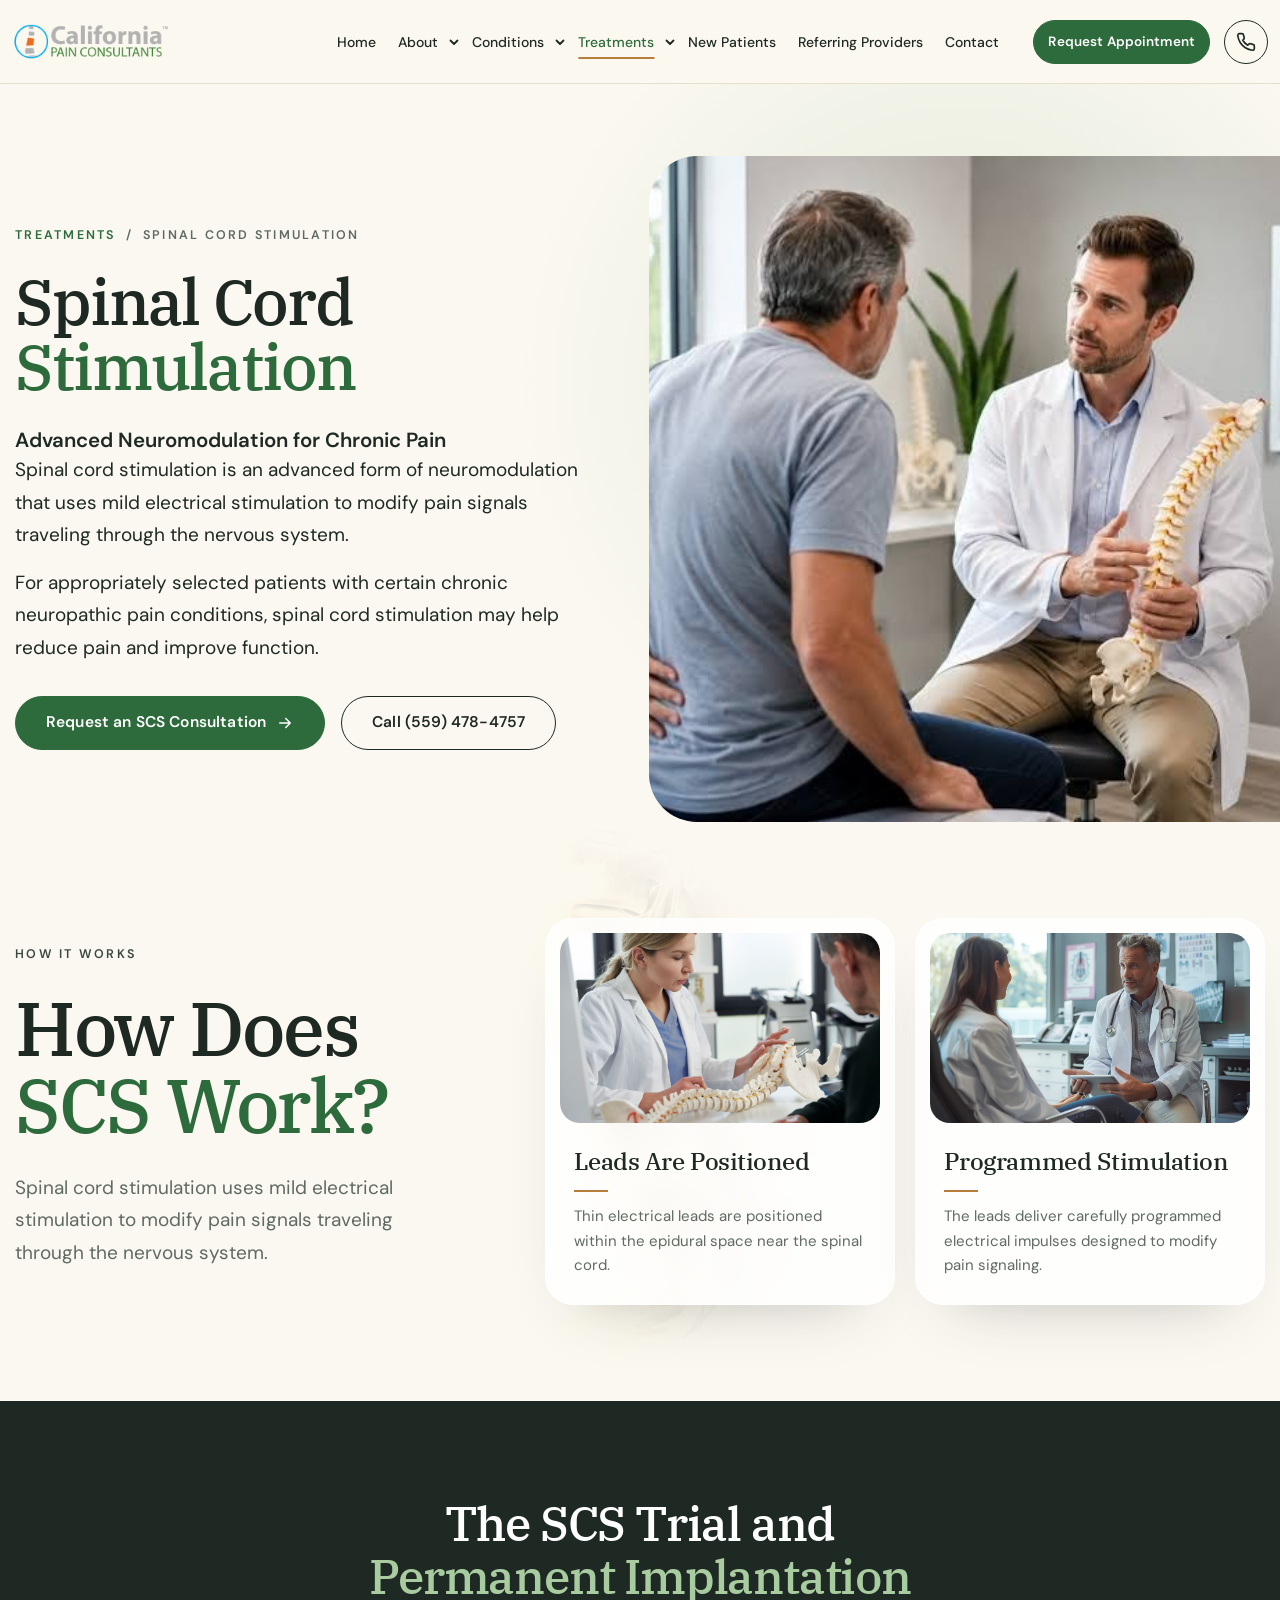
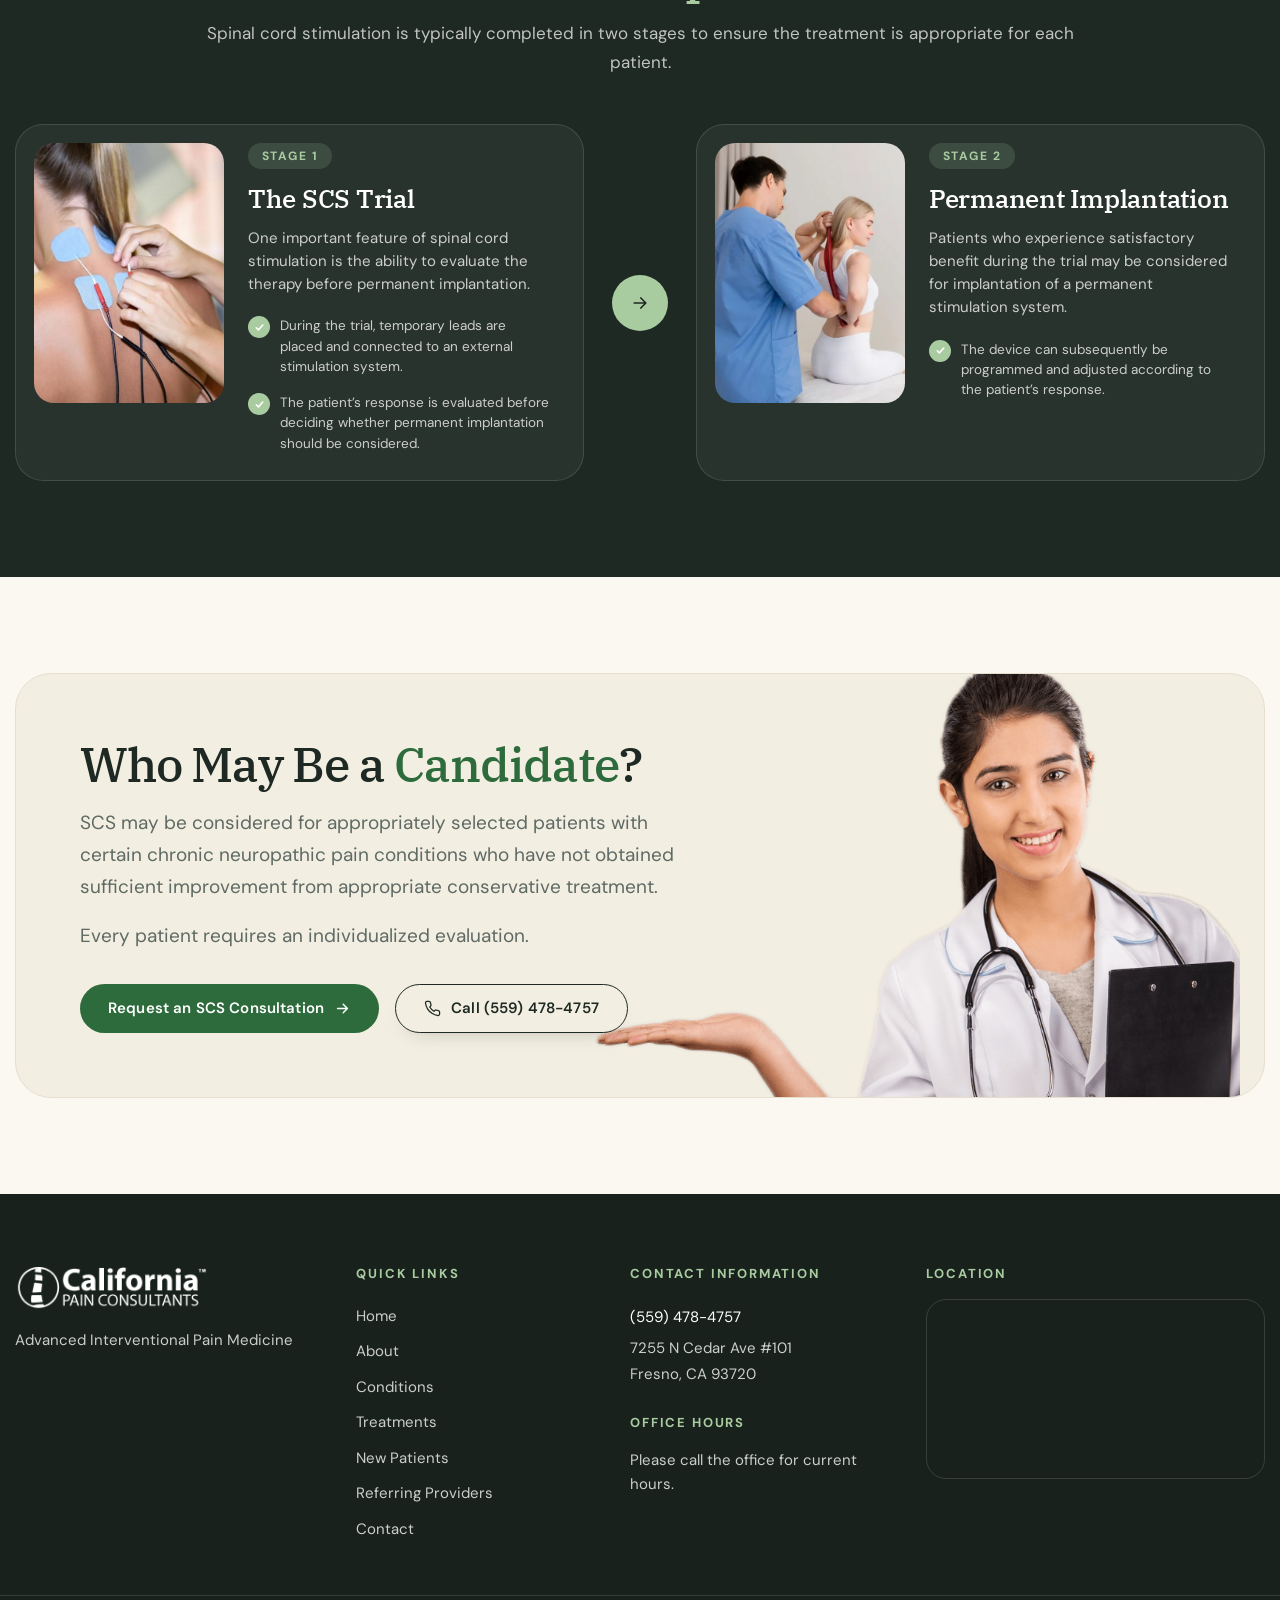
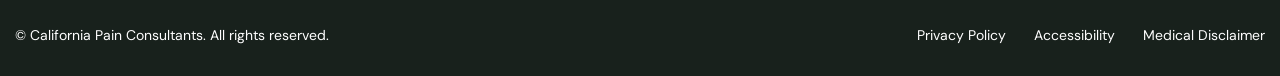
==== commit d11fa0c4: "Add new images and update existing ones in the assets; modify index.html and spinal-cord-stimulation" ====
--- a/treatments/spinal-cord-stimulation.html
+++ b/treatments/spinal-cord-stimulation.html
@@ -8,11 +8,9 @@
   <meta name="robots" content="noindex, nofollow"><!-- STAGING: remove at launch -->
   <link rel="preconnect" href="https://fonts.googleapis.com">
   <link rel="preconnect" href="https://fonts.gstatic.com" crossorigin>
-  <link href="https://fonts.googleapis.com/css2?family=DM+Sans:opsz,wght@9..40,400;9..40,500;9..40,600;9..40,700;9..40,800&amp;family=PT+Serif:wght@400;700&amp;display=swap" rel="stylesheet">
+  <link href="https://fonts.googleapis.com/css2?family=DM+Sans:opsz,wght@9..40,400;9..40,500;9..40,600;9..40,700;9..40,800&amp;family=IBM+Plex+Serif:wght@400;500;600;700&amp;display=swap" rel="stylesheet">
   <link rel="stylesheet" href="../assets/css/style.css">
   <link rel="stylesheet" href="../assets/css/theme-modern.css">
-  <link rel="stylesheet" href="../assets/css/theme-black.css">
-  <link rel="stylesheet" href="../assets/css/layout-cinematic.css?v=mono3">
   <script>document.documentElement.classList.add('js');</script>
 </head>
 <body class="tx-page">
@@ -134,18 +132,17 @@
             <a class="btn btn-outline btn-lg" href="tel:+15594784757">Call (559) 478-4757</a>
           </div>
         </div>
-        <figure class="scs-hero-img"><img src="../assets/images/ai-mbb.jpg" width="1536" height="1024" alt="Physician performing an image-guided spinal procedure under fluoroscopy">
-          <figcaption class="hero-chip"><svg viewBox="0 0 24 24" aria-hidden="true"><use href="#s-mod"/></svg><span><strong>Advanced Neuromodulation</strong>Trial before permanent implantation</span></figcaption></figure>
-        <figure class="scs-hero-img-b"><img src="../assets/images/scs.jpg" width="1254" height="1254" alt="Illustration of a spinal cord stimulator with leads along the spine" loading="eager"></figure>
-      </div>
-      <div class="container pillars-wrap">
+        <figure class="scs-hero-img"><img src="../assets/images/scs-hero-photo.jpg" width="640" height="480" alt="Physician reviewing a spine model with a patient during a consultation">
+      </div>
+    </section>
+
+    <!-- <div class="container pillars-wrap">
       <ul class="pillars pillars-3" aria-label="Spinal cord stimulation at a glance">
         <li><svg viewBox="0 0 24 24" aria-hidden="true"><use href="#s-mod"/></svg><span>Advanced neuromodulation using mild electrical stimulation</span></li>
         <li><svg viewBox="0 0 24 24" aria-hidden="true"><use href="#s-prec"/></svg><span>Trial period to evaluate therapy before permanent implantation</span></li>
         <li><svg viewBox="0 0 24 24" aria-hidden="true"><use href="#s-care"/></svg><span>Individualized evaluation for every patient</span></li>
       </ul>
-    </div>
-    </section>
+    </div> -->
 
     <section class="scs-section scs-how" aria-labelledby="how-title">
       <div class="container scs-how-grid">
@@ -158,7 +155,7 @@
           <li>
             <span class="scs-num">01</span>
             <div class="scs-step-card">
-              <img src="../assets/images/ai-rfa.jpg" width="1160" height="530" alt="" loading="lazy">
+              <img src="../assets/images/scs-step-leads-photo.jpg" width="1000" height="667" alt="" loading="lazy">
               <div>
                 <h3>Leads Are Positioned</h3>
                 <p>Thin electrical leads are positioned within the epidural space near the spinal cord.</p>
@@ -169,7 +166,7 @@
           <li>
             <span class="scs-num">02</span>
             <div class="scs-step-card">
-              <img src="../assets/images/rs-MG_7411-home-e1589399580577.webp" width="1160" height="530" alt="" loading="lazy">
+              <img src="../assets/images/scs-step-stim-photo.jpg" width="1152" height="646" alt="" loading="lazy">
               <div>
                 <h3>Programmed Stimulation</h3>
                 <p>The leads deliver carefully programmed electrical impulses designed to modify pain signaling.</p>
@@ -189,7 +186,7 @@
         </div>
         <div class="scs-stages">
           <article class="scs-stage">
-            <img class="scs-stage-img" src="../assets/images/ai-esi.jpg" width="178" height="171" alt="" loading="lazy">
+            <img class="scs-stage-img" src="../assets/images/scs-stage-trial.jpg" width="600" height="668" alt="" loading="lazy">
             <div class="scs-stage-body">
               <span class="scs-stage-tag">Stage 1</span>
               <h3>The SCS Trial</h3>
@@ -202,7 +199,7 @@
           </article>
           <div class="scs-arrow" aria-hidden="true"><svg viewBox="0 0 24 24" width="28" height="28" fill="none" stroke="currentColor" stroke-width="2" stroke-linecap="round" stroke-linejoin="round"><path d="M5 12h14M13 6l6 6-6 6"/></svg></div>
           <article class="scs-stage">
-            <img class="scs-stage-img" src="../assets/images/rs-innovations.jpg" width="178" height="170" alt="" loading="lazy">
+            <img class="scs-stage-img" src="../assets/images/scs-stage-permanent2.jpg" width="580" height="653" alt="" loading="lazy">
             <div class="scs-stage-body">
               <span class="scs-stage-tag">Stage 2</span>
               <h3>Permanent Implantation</h3>
@@ -228,7 +225,7 @@
               <a class="cta2-btn cta2-secondary" href="tel:+15594784757"><svg viewBox="0 0 24 24" fill="none" stroke="currentColor" stroke-width="1.8" stroke-linecap="round" stroke-linejoin="round" aria-hidden="true"><path d="M22 16.9v3a2 2 0 0 1-2.200 2 19.800 19.800 0 0 1-8.600-3.100 19.500 19.500 0 0 1-6-6A19.800 19.800 0 0 1 2.100 4.200 2 2 0 0 1 4.100 2h3a2 2 0 0 1 2 1.700c.1 1 .4 1.900.7 2.800a2 2 0 0 1-.5 2.100L8.100 9.900a16 16 0 0 0 6 6l1.300-1.300a2 2 0 0 1 2.100-.4c.9.3 1.800.6 2.800.7a2 2 0 0 1 1.700 2z"/></svg> Call (559) 478-4757</a>
             </div>
           </div>
-          <div class="cta2-visual" aria-hidden="true"><img src="../assets/images/rs-conditions-hero.jpg" width="2000" height="1098" alt="" loading="lazy"></div>
+          <div class="cta2-visual" aria-hidden="true"><img src="../assets/images/cta-doctor.png" width="875" height="619" alt="" loading="lazy"></div>
         </div>
       </div>
     </section>
--- a/assets/css/style.css
+++ b/assets/css/style.css
@@ -1,29 +1,29 @@
 :root {
-  --color-primary: #2C3237;
-  --color-primary-hover: #14171A;
-  --color-primary-line: #8D949B;
-  --brand: #A9AFB5;
-  --brand-dark: #8D949B;
+  --color-primary: #0077B6;
+  --color-primary-hover: #005F92;
+  --color-primary-line: #3A9ACF;
+  --brand: #4DB3E6;
+  --brand-dark: #2A9AD6;
   --brand-tint: #E3F1FA;
-  --ink: #14171A;
-  --color-footer-bg: #0B0D0E;
+  --ink: #03304D;
+  --color-footer-bg: #02263D;
   --color-header-bg: var(--ink);
   --brand-deep: var(--ink);
   --brand-ink: var(--color-primary);
   --teal: var(--color-primary);
-  --blue-deep: #2C3237;
-  --cyan: #E3E6E9;
-  --cyan-dark: #BFC4C9;
-  --cyan-light: #F3F4F6;
-  --gold: #8D949B;
-
-  --bg-page: #F3F6F8;
-  --bg-sky-soft: #F3F6F8;
-  --bg-sky: #F3F6F8;
-  --bg-tint: #F3F6F8;
+  --blue-deep: #054B73;
+  --cyan: #3EDBF0;
+  --cyan-dark: #2EC9E0;
+  --cyan-light: #7FE8F6;
+  --gold: #C8873A;
+
+  --bg-page: #FBFDFD;
+  --bg-sky-soft: #EEF6FC;
+  --bg-sky: #EDF6FD;
+  --bg-tint: #F4F9FB;
   --black: #000;
   --border: #E6E1D6;
-  --hairline: #E4E9EC;
+  --hairline: #ECE7DC;
   --ink-dark: #06161F;
   --navy-soft: #0B2233;
   --navy: #0A0A0A;
@@ -32,13 +32,13 @@
   --text: #17212B;
   --white: #FFF;
 
-  --c-25c6e0: #BFC4C9;
-  --c-8fd0ea: #C5CACF;
-  --c-a9d3ea: #D5D8DC;
-  --c-bcdcef: #E1E3E6;
-  --c-bfdcec: #E1E3E6;
-  --c-bfe6ee: #E8EAEC;
-  --c-bfe6f2: #E8EAEC;
+  --c-25c6e0: #25C6E0;
+  --c-8fd0ea: #8FD0EA;
+  --c-a9d3ea: #A9D3EA;
+  --c-bcdcef: #BCDCEF;
+  --c-bfdcec: #BFDCEC;
+  --c-bfe6ee: #BFE6EE;
+  --c-bfe6f2: #BFE6F2;
   --c-c9d6db: #C9D6DB;
   --c-d2eaf4: #D2EAF4;
   --c-d3e6f3: #D3E6F3;
@@ -46,12 +46,12 @@
   --c-ddeef6: #DDEEF6;
   --c-e1eef0: #E1EEF0;
   --c-e6f6fc: #E6F6FC;
-  --c-e8f3fa: #F3F6F8;
-  --c-eaf4fa: #F3F6F8;
-  --c-eaf4fb: #F3F6F8;
-  --c-f1f8fc: #F3F6F8;
-  --c-f28a2e: #8D949B;
-  --c-f6fafd: #F3F6F8;
+  --c-e8f3fa: #E8F3FA;
+  --c-eaf4fa: #EAF4FA;
+  --c-eaf4fb: #EAF4FB;
+  --c-f1f8fc: #F1F8FC;
+  --c-f28a2e: #F28A2E;
+  --c-f6fafd: #F6FAFD;
 
   --color-primary-rgb: 0, 119, 182;
   --rgb-black: 0, 0, 0;
@@ -133,12 +133,6 @@
   width: 100%;
 }
 
-.site-header :focus-visible,
-.final-cta :focus-visible {
-  outline-color: var(--teal);
-  box-shadow: none;
-}
-
 .btn,
 .nav-link {
   text-transform: none;
@@ -518,10 +512,7 @@
   transform: translateX(3px);
 }
 
-.site-header :focus-visible {
-  outline-color: var(--brand);
-  box-shadow: 0 0 0 5px rgba(var(--rgb-cyan), .22);
-}
+
 
 .hero::after {
   inset: auto 0 0 0;
@@ -554,19 +545,7 @@
   gap: 14px;
 }
 
-.hero .eyebrow::before,
-.apx-eyebrow::before,
-.scs-eyebrow::before {
-  content: "";
-  height: 2px;
-  background: var(--brand);
-  border-radius: 2px;
-}
-
-.hero .eyebrow::before,
-.apx-eyebrow::before {
-  width: 40px;
-}
+
 
 .hero h1 {
   color: var(--ink);
@@ -634,10 +613,6 @@
   color: var(--white);
 }
 
-.site-header :focus-visible {
-  outline-color: var(--brand);
-  box-shadow: 0 0 0 5px rgba(var(--rgb-cyan), .3);
-}
 
 .btn,
 .site-header .btn,
@@ -647,7 +622,6 @@
 }
 
 .btn:hover,
-.btn:focus-visible,
 .site-header .btn:hover,
 .hero .btn:hover {
   box-shadow: none !important;
@@ -732,8 +706,7 @@
   transition: color .2s ease;
 }
 
-.sf-col a:hover,
-.sf-col a:focus-visible {
+.sf-col a:hover {
   color: var(--white);
 }
 
@@ -789,8 +762,7 @@
   opacity: 1;
 }
 
-.sf-bottom a:hover,
-.sf-bottom a:focus-visible {
+.sf-bottom a:hover {
   opacity: 1;
   text-decoration: underline;
   text-underline-offset: 4px;
@@ -1300,23 +1272,59 @@
   height: 18px;
 }
 
-
-
-
-
-
-
-
-
-
-
-
-
-
-
-
-
-
+.tf-layout {
+  display: grid;
+  grid-template-columns: minmax(0, 5fr) minmax(0, 7fr);
+  gap: 56px;
+  align-items: start;
+}
+
+.tf-intro .eyebrow::before {
+  content: "";
+  width: 36px;
+  height: 2px;
+  background: var(--c-f28a2e);
+}
+
+.tf-intro .section-intro {
+  max-width: 46ch;
+}
+
+.tf-intro .btn {
+  gap: 10px;
+}
+
+.tf-intro .btn svg {
+  width: 16px;
+  height: 16px;
+}
+
+.tf-panel {
+  display: grid;
+  grid-template-columns: minmax(0, 4fr) minmax(0, 7fr);
+  overflow: hidden;
+}
+
+.tf-visual {
+  position: relative;
+  min-height: 100%;
+  border-radius: 22px;
+}
+
+.tf-visual img {
+  border-radius: 22px;
+  position: absolute;
+  inset: 0;
+  object-position: 29% 50%;
+}
+
+.tf-list {
+  list-style: none;
+  margin: 0;
+  padding: 0 0 0 12px;
+  display: grid;
+  gap: 10px;
+}
 
 .tf-card,
 .ax-card {
@@ -1326,42 +1334,77 @@
   text-decoration: none;
 }
 
-
-
-
-
-
-
-
-
-
-
-
-
-
-
-
-
-
+.tf-card {
+  display: grid;
+  grid-template-columns: 104px minmax(0, 1fr) 32px;
+  align-items: center;
+  gap: 16px;
+  padding: 12px 16px 12px 12px;
+  border: 1px solid var(--hairline);
+  transition: border-color .2s, box-shadow .2s, transform .2s;
+}
+
+.tf-card:hover {
+  border-color: var(--c-bfe6ee);
+  box-shadow: 0 14px 28px -20px rgba(var(--rgb-shadow), .5);
+  transform: translateX(3px);
+}
+
+.tf-thumb {
+  width: 104px;
+  height: 104px;
+  border-radius: 12px;
+  overflow: hidden;
+  background: var(--navy-soft);
+}
+
+.tf-thumb img {
+  display: block;
+}
+
+.tf-text h3 {
+  font: 700 16px/1.25 var(--font-head);
+  color: var(--ink);
+}
+
+.tf-text p {
+  margin: 0;
+  font-size: 13.5px;
+  line-height: 1.5;
+  color: var(--slate-dark);
+}
+
+.tf-card>span[aria-hidden] {
+  width: 32px;
+  height: 32px;
+  background: var(--brand-tint);
+  color: var(--brand-ink);
+  transition: background-color .2s, color .2s;
+}
+
+.tf-card>span[aria-hidden] svg {
+  width: 16px;
+  height: 16px;
+}
+
+.tf-card:hover>span[aria-hidden] {
+  background: var(--brand-dark);
+  color: var(--white);
+}
 
 body main section.additional .ax-head {
-  display: flex;
-  justify-content: space-between;
-  align-items: flex-start;
-  gap: 32px;
-  margin-bottom: 40px;
-}
-
-body main section.additional .ax-head .eyebrow::before {
-  content: "";
-  height: 2px;
-  width: 28px;
-  background: var(--gold);
-}
+     display: flex;
+    gap: 72px;
+    align-items: end;
+    margin-bottom: 56px;
+    justify-content: space-between;
+}
+
+
 
 body main section.additional .ax-head .section-intro {
   margin: 0;
-  max-width: 54ch;
+  max-width: 64ch;
 }
 
 .ax-viewall,
@@ -1415,11 +1458,9 @@
   border: 1px solid var(--hairline);
   box-shadow: 0 1px 2px rgba(var(--rgb-ink), .04), 0 16px 30px -24px rgba(var(--rgb-ink), .4);
   transition: transform .25s, box-shadow .25s, border-color .25s;
-  padding: 0 0 52px;
-}
-
-.ax-card:hover,
-.ax-card:focus-visible {
+}
+
+.ax-card:hover{
   transform: translateY(-4px);
   border-color: var(--c-bcdcef);
   box-shadow: 0 22px 40px -24px rgba(var(--rgb-ink), .5);
@@ -1576,10 +1617,7 @@
   color: var(--ink);
 }
 
-body .site-header :focus-visible {
-  outline-color: var(--color-primary);
-  box-shadow: 0 0 0 4px rgba(var(--color-primary-rgb), .25);
-}
+
 
 body .site-header .menu-list {
   background: transparent;
@@ -2239,7 +2277,10 @@
     grid-column: 2;
   }
 
-  
+  .tf-layout {
+    grid-template-columns: 1fr;
+    gap: 36px;
+  }
 
   .ax-grid {
     grid-template-columns: repeat(2, minmax(0, 1fr));
@@ -2427,15 +2468,26 @@
 }
 
 @media (max-width: 720px) {
-  
-
-  
-
-  
-
-  
-
-  body main section.additional .ax-head {
+  .tf-panel {
+    grid-template-columns: 1fr;
+  }
+
+  .tf-visual {
+    aspect-ratio: 16 / 9;
+    min-height: 0;
+  }
+
+  .tf-card {
+    grid-template-columns: 52px minmax(0, 1fr) 28px;
+    gap: 12px;
+  }
+
+  .tf-thumb {
+    width: 52px;
+    height: 52px;
+  }
+
+  body main section.additional .ax-head ,.tb-head{
     flex-direction: column;
     gap: 22px;
   }
@@ -2521,7 +2573,9 @@
     padding: 20px;
   }
 
-  
+  .tf-card {
+    align-items: start;
+  }
 
   .apx-panel {
     padding: 28px 22px;
--- a/assets/css/theme-modern.css
+++ b/assets/css/theme-modern.css
@@ -9,29 +9,33 @@
 
 :root {
   /* ---- palette ---- */
-  --cream: #FAFBFC;
-  --cream-2: #EFF3F5;
-  --cream-3: #E1E7EA;
-  --ink: #1B1F22;
+  --cream: #FBF8F1;
+  --cream-2: #F3EEE2;
+  --cream-3: #E9E2D1;
+  --ink: #1E2923;
   --ink-soft: #3B4741;
   --muted: #5E6A63;
 
-  --color-primary: #3A4047;          /* logo green, deepened for AA contrast with white text */
-  --color-primary-hover: #3A4047;
-  --color-primary-line: #3A4047;
+  --color-primary: #2E6B3C;
+  /* logo green, deepened for AA contrast with white text */
+  --color-primary-hover: #245631;
+  --color-primary-line: #2E6B3C;
   --color-primary-rgb: 46, 107, 60;
-  --brand: #D5D8DC;                  /* light sage — accents on dark surfaces */
-  --brand-dark: #3A4047;
-  --brand-tint: #F3F4F6;
-  --brand-ink: #3A4047;
+  --brand: #A9CBA0;
+  /* light sage — accents on dark surfaces */
+  --brand-dark: #2E6B3C;
+  --brand-tint: #E8F0E3;
+  --brand-ink: #2E6B3C;
   --brand-deep: var(--ink);
   --teal: var(--color-primary);
-  --gold: #5F656C;                   /* logo orange, muted */
-  --sky: #8D949B;                    /* logo blue ring — used sparingly */
+  --gold: #B97D3B;
+  /* logo orange, muted */
+  --sky: #2FA3DD;
+  /* logo blue ring — used sparingly */
 
   --color-footer-bg: #18211C;
   --color-header-bg: var(--ink);
-  --blue-deep: #2C3237;
+  --blue-deep: #2A3B31;
   --cyan: var(--brand);
   --cyan-dark: var(--color-primary);
   --cyan-light: var(--brand);
@@ -41,7 +45,7 @@
   --bg-sky: var(--cream-2);
   --bg-tint: var(--cream-2);
   --border: var(--cream-3);
-  --hairline: #DFE5E8;
+  --hairline: #E6DFCE;
   --ink-dark: #121A16;
   --navy-soft: #26332B;
   --navy: var(--ink);
@@ -52,17 +56,17 @@
   /* hard-coded light blues in style.css → warm neutrals */
   --c-25c6e0: var(--color-primary);
   --c-8fd0ea: #C9D8C2;
-  --c-a9d3ea: #D5D8DC;
-  --c-bcdcef: #CFD8DC;
-  --c-bfdcec: #CFD8DC;
-  --c-bfe6ee: #D5D8DC;
-  --c-bfe6f2: #D5D8DC;
-  --c-c9d6db: #CFD8DC;
-  --c-d2eaf4: #DFE5E8;
-  --c-d3e6f3: #DFE5E8;
-  --c-dcebf4: #DFE5E8;
-  --c-ddeef6: #DFE5E8;
-  --c-e1eef0: #DFE5E8;
+  --c-a9d3ea: #CBD6C3;
+  --c-bcdcef: #D6CFBC;
+  --c-bfdcec: #D6CFBC;
+  --c-bfe6ee: #CBD6C3;
+  --c-bfe6f2: #CBD6C3;
+  --c-c9d6db: #D6CFBC;
+  --c-d2eaf4: #E6DFCE;
+  --c-d3e6f3: #E6DFCE;
+  --c-dcebf4: #E6DFCE;
+  --c-ddeef6: #E6DFCE;
+  --c-e1eef0: #E6DFCE;
   --c-e6f6fc: var(--brand-tint);
   --c-e8f3fa: var(--cream-2);
   --c-eaf4fa: var(--cream-2);
@@ -80,18 +84,27 @@
   --shadow-lift: 0 24px 60px -28px rgba(var(--rgb-shadow), .28), 0 2px 8px rgba(var(--rgb-shadow), .05);
 
   /* ---- type ---- */
-  --font-serif: "PT Serif", Georgia, "Times New Roman", serif;
-  --fs-h1: clamp(2.6rem, 1.6rem + 3.6vw, 4.6rem);
-  --fs-h2: clamp(2.1rem, 1.5rem + 2.2vw, 3.3rem);
+  --font-serif: "IBM Plex Serif", Georgia, "Times New Roman", serif;
+  --fs-h1: clamp(2.8rem, 1.2rem + 3.6vw, 4rem);
+  --fs-h2: clamp(2rem, 1.5rem + 2.2vw, 3rem);
 
   /* ---- spacing / shape ---- */
   --sec-pad: 112px;
-  --r-card: 24px;
+  --r-card: 12px;
   --r-img: 20px;
 }
 
-@media (max-width: 960px) { :root { --sec-pad: 72px; } }
-@media (max-width: 560px) { :root { --sec-pad: 56px; } }
+@media (max-width: 960px) {
+  :root {
+    --sec-pad: 72px;
+  }
+}
+
+@media (max-width: 560px) {
+  :root {
+    --sec-pad: 56px;
+  }
+}
 
 body {
   background: var(--cream);
@@ -99,7 +112,10 @@
   -webkit-font-smoothing: antialiased;
 }
 
-::selection { background: var(--brand); color: var(--ink); }
+::selection {
+  background: var(--brand);
+  color: var(--ink);
+}
 
 /* ================= Typography ================= */
 body main h1:not(.x1):not(.x2):not(.x3),
@@ -107,56 +123,130 @@
 .cta2-copy h2 {
   font-family: var(--font-serif);
   font-weight: 500;
-  letter-spacing: -.01em;
+  letter-spacing: -.025em;
   line-height: 1.06;
   color: var(--ink);
 }
-body main h2:not(.x1):not(.x2):not(.x3) { line-height: 1.1; }
-.cta2-copy h2 { font-weight: 500; font-size: clamp(30px, 3.2vw, 44px); }
+
+body main h2:not(.x1):not(.x2):not(.x3) {
+  line-height: 1.1;
+}
+
+.cta2-copy h2 {
+  font-weight: 500;
+  font-size: clamp(30px, 3.2vw, 44px);
+}
 
 /* emphasised phrase inside headlines: green, same serif */
-.aw-em, .cta2-copy h2 .cta-em, body main section.additional .ax-head h2 .aw-em { color: var(--color-primary); }
-
-.hero-sub { color: var(--ink); font-weight: 500; }
-.hero-intro, .section-intro, .tf-text p, .ax-body p, .apx-card p { color: var(--muted); }
+.aw-em,
+.cta2-copy h2 .cta-em,
+body main section.additional .ax-head h2 .aw-em {
+  color: var(--color-primary);
+}
+
+.hero-sub {
+  color: var(--ink);
+  font-weight: 500;
+}
+
+.hero-intro,
+.section-intro,
+.tf-text p,
+.ax-body p,
+.apx-card p {
+  color: var(--muted);
+}
 
 /* eyebrow: quiet small caps, short gold rule */
-.hero .eyebrow, .treatments .eyebrow, .additional .eyebrow, .scs-eyebrow, .scs-crumbs, .apx-eyebrow {
+.hero .eyebrow,
+.treatments .eyebrow,
+.additional .eyebrow,
+.scs-eyebrow,
+.scs-crumbs,
+.apx-eyebrow {
   font-weight: 600;
   letter-spacing: .18em;
 }
-.hero .eyebrow, .treatments .eyebrow, .additional .eyebrow, .scs-eyebrow { color: var(--ink-soft); }
-.hero .eyebrow::before, .apx-eyebrow::before, .scs-eyebrow::before,
-.tf-intro .eyebrow::before, body main section.additional .ax-head .eyebrow::before { background: var(--gold); }
+
+.hero .eyebrow,
+.treatments .eyebrow,
+.additional .eyebrow,
+.scs-eyebrow {
+  color: var(--ink-soft);
+}
+
+.hero .eyebrow::before,
+.apx-eyebrow::before,
+.scs-eyebrow::before,
+.tf-intro .eyebrow::before,
+body main section.additional .ax-head .eyebrow::before {
+  background: var(--gold);
+}
 
 /* ================= Buttons ================= */
-.btn, .ax-viewall, .cta2-btn { font-weight: 600; letter-spacing: .01em; }
-.btn-primary, .hero .btn-primary, .scs-actions .btn-primary, .mobile-action-bar .btn-primary,
-body .site-header .btn-primary, .ax-viewall, .cta2-primary {
+.btn,
+.ax-viewall,
+.cta2-btn {
+  font-weight: 600;
+  letter-spacing: .01em;
+}
+
+.btn-primary,
+.hero .btn-primary,
+.scs-actions .btn-primary,
+.mobile-action-bar .btn-primary,
+body .site-header .btn-primary,
+.ax-viewall,
+.cta2-primary {
   background: var(--color-primary);
   border-color: var(--color-primary);
   color: #fff;
   box-shadow: none;
 }
-.btn-primary:hover, .hero .btn-primary:hover, .scs-actions .btn-primary:hover, .mobile-action-bar .btn-primary:hover,
-body .site-header .btn-primary:hover, .site-header .btn-primary:hover, .ax-viewall:hover, .cta2-primary:hover {
+
+.btn-primary:hover,
+.hero .btn-primary:hover,
+.scs-actions .btn-primary:hover,
+.mobile-action-bar .btn-primary:hover,
+body .site-header .btn-primary:hover,
+.site-header .btn-primary:hover,
+.ax-viewall:hover,
+.cta2-primary:hover {
   background: var(--ink);
   border-color: var(--ink);
   color: #fff;
 }
-.btn-outline, .hero .btn-outline, .scs-actions .btn-outline, body .site-header .btn-outline, .cta2-secondary {
+
+.btn-outline,
+.hero .btn-outline,
+.scs-actions .btn-outline,
+body .site-header .btn-outline,
+.cta2-secondary {
   background: transparent;
   color: var(--ink);
   border: 1.5px solid var(--ink);
 }
-.btn-outline:hover, .hero .btn-outline:hover, .scs-actions .btn-outline:hover,
-body .site-header .btn-outline:hover, .cta2-secondary:hover {
+
+.btn-outline:hover,
+.hero .btn-outline:hover,
+.scs-actions .btn-outline:hover,
+body .site-header .btn-outline:hover,
+.cta2-secondary:hover {
   background: var(--ink);
   border-color: var(--ink);
   color: #fff;
 }
-.cta2-secondary svg { color: currentColor; }
-.hero .btn, .scs-actions .btn { min-height: 54px; padding: 0 30px; font-size: 15.5px; }
+
+.cta2-secondary svg {
+  color: currentColor;
+}
+
+.hero .btn,
+.scs-actions .btn {
+  min-height: 54px;
+  padding: 0 30px;
+  font-size: 15.5px;
+}
 
 /* ================= Header ================= */
 body .site-header,
@@ -167,94 +257,230 @@
   border-bottom: 1px solid var(--hairline);
   box-shadow: none;
 }
+
 body .site-header .nav-link,
 body .site-header .dd-toggle,
-body .site-header .icon-btn { color: var(--ink); }
-.nav-link { font-weight: 500; font-size: 15px; }
+body .site-header .icon-btn {
+  color: var(--ink);
+}
+
+.nav-link {
+  font-weight: 500;
+  font-size: 15px;
+}
+
 body .site-header .nav-link:hover,
-body .site-header .has-dropdown:hover > .nav-item .nav-link,
+body .site-header .has-dropdown:hover>.nav-item .nav-link,
 body .site-header .dd-toggle:hover,
 body .site-header .nav-link[aria-current="page"] {
   color: var(--color-primary);
   text-decoration-color: var(--gold);
 }
-body .site-header .icon-btn:hover { background: var(--cream-2); }
-.dropdown-inner { background: var(--cream); border-radius: var(--r-card); border-color: var(--hairline); }
-.dropdown-list a:hover { background: var(--cream-2); }
-.dropdown-list strong { font-weight: 600; }
-body .site-header :focus-visible, :focus-visible {
-  outline-color: var(--color-primary);
-  box-shadow: 0 0 0 4px rgba(var(--color-primary-rgb), .22);
+
+body .site-header .icon-btn:hover {
+  background: var(--cream-2);
+}
+
+.dropdown-inner {
+  background: var(--cream);
+  border-radius: var(--r-card);
+  border-color: var(--hairline);
+}
+
+.dropdown-list a:hover {
+  background: var(--cream-2);
+}
+
+.dropdown-list strong {
+  font-weight: 600;
 }
 
 /* ================= Hero ================= */
-.hero, .scs-hero {
+.hero,
+.scs-hero {
   background: var(--cream);
 }
-.hero { padding: 112px 0 168px; }
-.hero::after { background: linear-gradient(to bottom, rgba(251, 248, 241, 0), var(--cream)); }
-.hero h1 { text-wrap: balance; }
-.hero-sub { font-family: var(--font-body); }
+
+.hero {
+  padding: 112px 0 168px;
+}
+
+.hero::after {
+  background: linear-gradient(to bottom, rgba(251, 248, 241, 0), var(--cream));
+}
+
+.hero h1 {
+  text-wrap: balance;
+}
+
+.hero-sub {
+  font-family: var(--font-body);
+}
 
 /* ================= Treatments ================= */
-#advanced-treatments { background: var(--cream); }
-#advanced-treatments::before { display: none; }
-.additional, body main section.additional { background: var(--cream-2); }
-
-
-.tf-card, .ax-card {
+#advanced-treatments {
+  background: var(--cream);
+}
+
+#advanced-treatments::before {
+  display: none;
+}
+
+.additional,
+body main section.additional {
+  background: var(--cream-2);
+}
+
+.tf-visual,
+.tf-visual img {
+  border-radius: var(--r-card);
+}
+
+.tf-card,
+.ax-card {
   background: #fff;
   border: 1px solid var(--hairline);
   border-radius: var(--r-card);
   box-shadow: none;
 }
 
-.tf-card:hover, .tf-card:focus-visible,
-.ax-card:hover, .ax-card:focus-visible {
+.tf-card {
+  padding: 14px 18px 14px 14px;
+}
+
+.tf-card:hover,
+.ax-card:hover {
   border-color: var(--ink);
   box-shadow: 0 24px 48px -30px rgba(var(--rgb-shadow), .45);
 }
-.ax-card:hover, .ax-card:focus-visible { transform: translateY(-5px); }
-
-.ax-img { border-radius: var(--r-card) var(--r-card) 0 0; aspect-ratio: 16 / 9.5; }
-.ax-body { padding: 20px 24px 0; }
-.ax-card { padding-bottom: 64px; }
-.tf-text h3, .ax-body h3 { font-weight: 600; color: var(--ink); }
-.ax-body h3 { font-size: 17.5px; }
-
-.tf-card > span[aria-hidden], .ax-go { background: var(--cream-2); color: var(--ink); }
-.ax-go { right: 20px; bottom: 18px; width: 34px; height: 34px; }
-.tf-card:hover > span[aria-hidden], .ax-card:hover .ax-go { background: var(--ink); color: #fff; }
-
-.ax-other { background: var(--ink); border-color: var(--ink); }
-.ax-other .ax-body h3 { color: #fff; }
-.ax-other .ax-body p { color: rgba(255, 255, 255, .72); }
-.ax-other .ax-ico { background: rgba(255, 255, 255, .1); color: var(--brand); box-shadow: none; }
-.ax-other:hover { border-color: var(--color-primary); }
+
+.ax-card:hover {
+  transform: translateY(-5px);
+}
+
+.tf-thumb {
+  border-radius: 16px;
+  background: var(--navy-soft);
+}
+
+.ax-img {
+  aspect-ratio: 16 / 9.5;
+}
+
+.ax-body {
+  padding: 20px 24px 0;
+}
+
+.tf-text h3,
+.ax-body h3 {
+  font-weight: 600;
+  color: var(--ink);
+}
+
+.ax-body h3 {
+  font-size: 17.5px;
+}
+
+.tf-card>span[aria-hidden],
+.ax-go {
+  background: var(--cream-2);
+  color: var(--ink);
+}
+
+.ax-go {
+  right: 20px;
+  bottom: 18px;
+  width: 34px;
+  height: 34px;
+}
+
+.tf-card:hover>span[aria-hidden],
+.ax-card:hover .ax-go {
+  background: var(--ink);
+  color: #fff;
+}
+
+.ax-other {
+  background: var(--ink);
+  border-color: var(--ink);
+}
+
+.ax-other .ax-body h3 {
+  color: #fff;
+}
+
+.ax-other .ax-body p {
+  color: rgba(255, 255, 255, .72);
+}
+
+.ax-other .ax-ico {
+  background: rgba(255, 255, 255, .1);
+  color: var(--brand);
+  box-shadow: none;
+}
+
+.ax-other:hover {
+  border-color: var(--color-primary);
+}
 
 /* ================= Approach ================= */
-.apx { background: var(--cream); }
+.apx {
+  background: var(--cream);
+}
+
 .apx-panel {
   border-radius: 32px;
   padding: 56px 48px;
-  background: linear-gradient(160deg, #1B1F22 0%, #2C3237 100%);
-}
-.apx-panel::after { background: radial-gradient(circle, rgba(169, 203, 160, .22), transparent 68%); }
-.apx-eyebrow, .apx-goal-label { color: var(--brand); }
-.apx-eyebrow::before { background: var(--gold); }
-body main .apx-panel h2:not(.x1):not(.x2):not(.x3) { color: #fff; }
-.apx-panel h2 span { color: var(--brand); }
-.apx-lead { font-family: var(--font-serif); font-weight: 500; font-size: 22px; }
-.apx-goal-ico { border-color: rgba(169, 203, 160, .5); color: var(--brand); }
-.apx-goal-copy span { color: var(--brand); }
-
-.apx-steps::before { border-left-color: var(--cream-3); }
+  background: linear-gradient(160deg, #1E2923 0%, #2A3B31 100%);
+}
+
+.apx-panel::after {
+  background: radial-gradient(circle, rgba(169, 203, 160, .22), transparent 68%);
+}
+
+.apx-eyebrow,
+.apx-goal-label {
+  color: var(--brand);
+}
+
+.apx-eyebrow::before {
+  background: var(--gold);
+}
+
+body main .apx-panel h2:not(.x1):not(.x2):not(.x3) {
+  color: #fff;
+}
+
+.apx-panel h2 span {
+  color: var(--brand);
+}
+
+.apx-lead {
+  font-family: var(--font-serif);
+  font-weight: 500;
+  font-size: 22px;
+}
+
+.apx-goal-ico {
+  border-color: rgba(169, 203, 160, .5);
+  color: var(--brand);
+}
+
+.apx-goal-copy span {
+  color: var(--brand);
+}
+
+.apx-steps::before {
+  border-left-color: var(--cream-3);
+}
+
 .apx-num {
   background: var(--ink);
   box-shadow: 0 0 0 6px var(--cream);
   font-family: var(--font-serif);
   font-weight: 500;
 }
+
 .apx-card {
   background: #fff;
   border: 1px solid var(--hairline);
@@ -262,12 +488,28 @@
   box-shadow: none;
   padding: 28px 32px;
 }
-.apx-card:hover { border-color: var(--ink); box-shadow: 0 24px 48px -30px rgba(var(--rgb-shadow), .4); }
-.apx-ico { background: var(--brand-tint); color: var(--color-primary); border-radius: 16px; }
-body main .apx-card h3 { font-weight: 600; }
+
+.apx-card:hover {
+  border-color: var(--ink);
+  box-shadow: 0 24px 48px -30px rgba(var(--rgb-shadow), .4);
+}
+
+.apx-ico {
+  background: var(--brand-tint);
+  color: var(--color-primary);
+  border-radius: 16px;
+}
+
+body main .apx-card h3 {
+  font-weight: 600;
+}
 
 /* ================= Final CTA ================= */
-body main section.final-cta.cta2 { background: var(--cream); padding-top: 0; }
+body main section.final-cta.cta2 {
+  background: var(--cream);
+  padding-top: 0;
+}
+
 .cta2-card {
   background: var(--cream-2) none;
   border: 1px solid var(--hairline);
@@ -275,55 +517,154 @@
   box-shadow: none;
   min-height: 320px;
 }
-.cta2-copy { padding: 64px 24px 64px 64px; }
-.cta2-copy p { color: var(--muted); }
+
+.cta2-copy {
+  padding: 64px 24px 64px 64px;
+}
+
+.cta2-copy p {
+  color: var(--muted);
+}
 
 /* ================= Footer ================= */
-.sf { background: var(--color-footer-bg); }
-.sf-h { color: var(--brand); letter-spacing: .14em; }
-.sf-col a, .sf-brand p, .sf-col p, .sf-col address { color: rgba(255, 255, 255, .78); }
-.sf-col a:hover, .sf-col a:focus-visible, .sf-col address a, .sf-bottom a, .sf-bottom p { color: #fff; }
-.sf-map iframe { border-radius: var(--r-img); border-color: rgba(255, 255, 255, .14); }
-.sf-bottom { border-top-color: rgba(255, 255, 255, .12); }
+.sf {
+  background: var(--color-footer-bg);
+}
+
+.sf-h {
+  color: var(--brand);
+  letter-spacing: .14em;
+}
+
+.sf-col a,
+.sf-brand p,
+.sf-col p,
+.sf-col address {
+  color: rgba(255, 255, 255, .78);
+}
+
+.sf-col a:hover,
+.sf-col address a,
+.sf-bottom a,
+.sf-bottom p {
+  color: #fff;
+}
+
+.sf-map iframe {
+  border-radius: var(--r-img);
+  border-color: rgba(255, 255, 255, .14);
+}
+
+.sf-bottom {
+  border-top-color: rgba(255, 255, 255, .12);
+}
 
 /* ================= Mobile bar ================= */
-.mobile-action-bar { background: var(--cream); border-top: 1px solid var(--hairline); }
+.mobile-action-bar {
+  background: var(--cream);
+  border-top: 1px solid var(--hairline);
+}
 
 /* ================= Spinal Cord Stimulation page ================= */
-.scs { background: var(--cream); }
-.scs-journey { background: var(--cream-2); }
-.scs-how { background: linear-gradient(to bottom, var(--cream) 0, var(--cream-2) 100%); }
-.scs-how::before { display: none; }
-.scs-journey .scs-stage, .scs-step-card {
+.scs {
+  background: var(--cream);
+}
+
+.scs-journey {
+  background: var(--cream-2);
+}
+
+.scs-how {
+  background: linear-gradient(to bottom, var(--cream) 0, var(--cream-2) 100%);
+}
+
+.scs-how::before {
+  display: none;
+}
+
+.scs-journey .scs-stage,
+.scs-step-card {
   background: #fff;
   border-color: var(--hairline);
   border-radius: var(--r-card);
   box-shadow: none;
 }
-.scs-stage-tag { background: var(--brand-tint); color: var(--color-primary); }
-.scs-journey .scs-arrow svg { box-shadow: none; border: 1px solid var(--hairline); color: var(--ink); }
-.scs-how .scs-num { background: var(--ink); box-shadow: 0 0 0 8px var(--cream); font-family: var(--font-serif); font-weight: 500; }
-.scs-how .scs-steps::before { border-left-color: var(--cream-3); }
-.scs-go { background: var(--cream-2); color: var(--ink); }
-.scs-hero { background: var(--cream); }
-.scs-hero::after { background: linear-gradient(to bottom, rgba(251, 248, 241, 0), var(--cream)); }
-.scs-hero .scs-sub, .scs-hero .scs-lead, .scs-hero .scs-body { color: var(--ink); }
-.scs-journey .scs-stage li::before { background-color: var(--color-primary); }
+
+.scs-stage-tag {
+  background: var(--brand-tint);
+  color: var(--color-primary);
+}
+
+.scs-journey .scs-arrow svg {
+  box-shadow: none;
+  border: 1px solid var(--hairline);
+  color: var(--ink);
+}
+
+.scs-how .scs-num {
+  background: var(--ink);
+  box-shadow: 0 0 0 8px var(--cream);
+  font-family: var(--font-serif);
+  font-weight: 500;
+}
+
+.scs-how .scs-steps::before {
+  border-left-color: var(--cream-3);
+}
+
+.scs-go {
+  background: var(--cream-2);
+  color: var(--ink);
+}
+
+.scs-hero {
+  background: var(--cream);
+}
+
+.scs-hero::after {
+  background: linear-gradient(to bottom, rgba(251, 248, 241, 0), var(--cream));
+}
+
+.scs-hero .scs-sub,
+.scs-hero .scs-lead,
+.scs-hero .scs-body {
+  color: var(--ink);
+}
+
+.scs-journey .scs-stage li::before {
+  background-color: var(--color-primary);
+}
 
 @media (max-width: 960px) {
-  .apx-panel { padding: 40px 28px; border-radius: 28px; }
-  .cta2-copy { padding: 44px 28px; }
-  .cta2-card { border-radius: 28px; }
+  .apx-panel {
+    padding: 40px 28px;
+    border-radius: 28px;
+  }
+
+  .cta2-copy {
+    padding: 44px 28px;
+  }
+
+  .cta2-card {
+    border-radius: 28px;
+  }
 }
 
 /* ================= Fixes ================= */
 /* hover shift was clipped by the overflow-hidden panel → no sideways movement */
-
+.tf-card:hover {
+  transform: none;
+}
 
 /* SCS page spacing: how-it-works already pads its bottom, so don't double up before the journey section */
-body main .scs-journey { padding-top: var(--sec-pad) !important; }
+body main .scs-journey {
+  padding-top: var(--sec-pad) !important;
+}
+
 /* …and give the "Who May Be a Candidate?" card room below the journey section */
-body main .final-cta.cta2-cand { padding-top: 72px !important; }
+body main .final-cta.cta2-cand {
+  padding-top: 72px !important;
+}
 
 /* =====================================================================
    LAYOUT v2 — restructured sections (homepage)
@@ -331,10 +672,23 @@
    ===================================================================== */
 
 /* ---------- Hero: copy left, framed image right, expertise strip below ---------- */
-.hero { display: block; min-height: 0; padding: 72px 0 0; }
-.hero::before, .hero::after { display: none; }
-.hero-grid { grid-template-columns: minmax(0, 1.05fr) minmax(0, .95fr); gap: 72px; align-items: center; }
-body main .hero h1:not(.x1):not(.x2):not(.x3) { font-size: clamp(2.4rem, 1.3rem + 3.2vw, 4.2rem); }
+.hero {
+  display: block;
+  min-height: 0;
+  padding: 72px 0 0;
+}
+
+.hero::before,
+.hero::after {
+  display: none;
+}
+
+.hero-grid {
+  grid-template-columns: minmax(0, 1.05fr) minmax(0, .95fr);
+  gap: 72px;
+  align-items: center;
+}
+
 .hero-media {
   position: relative;
   margin: 0;
@@ -344,7 +698,15 @@
   background: var(--cream-3);
   box-shadow: 0 40px 80px -48px rgba(var(--rgb-shadow), .55);
 }
-.hero-media img { position: absolute; inset: 0; width: 100%; height: 100%; object-fit: cover; object-position: 80% center; }
+
+.hero-media img {
+  position: absolute;
+  inset: 0;
+  width: 100%;
+  height: 100%;
+  object-fit: cover;
+  object-position: 50% 50%;
+}
 
 .pillars {
   display: grid;
@@ -355,6 +717,7 @@
   border-top: 1px solid var(--hairline);
   border-bottom: 1px solid var(--hairline);
 }
+
 .pillars li {
   display: flex;
   align-items: center;
@@ -365,113 +728,422 @@
   line-height: 1.3;
   color: var(--ink);
 }
-.pillars li + li { border-left: 1px solid var(--hairline); }
-.pillars svg { flex: none; width: 34px; height: 34px; color: var(--color-primary); }
+
+.pillars li+li {
+  border-left: 1px solid var(--hairline);
+}
+
+.pillars svg {
+  flex: none;
+  width: 34px;
+  height: 34px;
+  color: var(--color-primary);
+}
 
 /* ---------- Advanced treatments: header row + bento grid ---------- */
-.tb-head { display: grid; grid-template-columns: minmax(0, 1fr) minmax(0, 1fr); gap: 72px; align-items: end; margin-bottom: 56px; }
-.tb-head h2 { margin: 0; max-width: 14ch; }
-.tb-head-side .section-intro { margin: 0 0 24px; }
-
-
-
-
-
-
-
-
-
-
-
-
-
-
-
-
-
+.tb-head {
+  display: flex;
+  gap: 72px;
+  align-items: end;
+  margin-bottom: 56px;
+  justify-content: space-between;
+}
+
+.tb-head h2 {
+  margin: 0;
+  max-width: 24ch;
+}
+
+.tb-head .section-intro {
+  max-width: 64ch;
+}
+
+.tb-head-side .section-intro {
+  margin: 0 0 24px;
+}
+
+.tb-grid {
+  display: grid;
+  grid-template-columns: repeat(3, minmax(0, 1fr));
+  grid-auto-rows: minmax(300px, auto);
+  gap: 20px;
+  list-style: none;
+  margin: 0;
+  padding: 0;
+}
+
+.tb-feature {
+  grid-column: span 2;
+  grid-row: span 2;
+}
+
+.tb-card a {
+  position: relative;
+  display: block;
+  height: 100%;
+  min-height: inherit;
+  border-radius: 12px;
+  overflow: hidden;
+  color: #fff;
+  text-decoration: none;
+  background: var(--navy-soft);
+  isolation: isolate;
+}
+
+.tb-card a::after {
+  content: "";
+  position: absolute;
+  inset: 0;
+  z-index: 1;
+  background: linear-gradient(to top, rgba(18, 26, 22, .9) 0%, rgba(18, 26, 22, .55) 38%, rgba(18, 26, 22, 0) 70%);
+  transition: opacity .3s;
+}
+
+.tb-card img {
+  position: absolute;
+  inset: 0;
+  width: 100%;
+  height: 100%;
+  object-fit: cover;
+  transition: transform .6s ease;
+}
+
+.tb-feature img {
+  object-position: 30% 50%;
+}
+
+.tb-card a:hover img {
+  transform: scale(1.05);
+}
+
+.tb-body {
+  position: absolute;
+  z-index: 2;
+  left: 0;
+  right: 0;
+  bottom: 0;
+  display: block;
+  padding: 18px;
+}
+
+body main .tb-body h3:not(.x1):not(.x2):not(.x3) {
+  color: #fff;
+  font-size: 21px;
+  font-weight: 600;
+  margin: 0 0 8px;
+}
+
+.tb-body p {
+  margin: 0;
+  max-width: 46ch;
+  font-size: 14.5px;
+  line-height: 1.55;
+  color: rgba(255, 255, 255, .84);
+}
+
+.tb-feature .tb-body {
+  padding: 24px;
+}
+
+body main .tb-feature .tb-body h3:not(.x1):not(.x2):not(.x3) {
+  font-family: var(--font-serif);
+  font-weight: 500;
+  font-size: clamp(30px, 3vw, 42px);
+  letter-spacing: -.02em;
+  line-height: 1.1;
+}
+
+.tb-feature .tb-body p {
+  font-size: 16.5px;
+}
+
+.tb-more {
+  display: inline-flex;
+  align-items: center;
+  gap: 8px;
+  margin-top: 18px;
+  padding: 9px 16px;
+  border-radius: 999px;
+  background: rgba(255, 255, 255, .16);
+  -webkit-backdrop-filter: blur(8px);
+  backdrop-filter: blur(8px);
+  font-size: 13.5px;
+  font-weight: 600;
+  transition: background-color .2s, color .2s;
+}
+
+.tb-more svg {
+  width: 15px;
+  height: 15px;
+}
+
+.tb-card a:hover .tb-more {
+  background: #fff;
+  color: var(--ink);
+}
 
 /* ---------- Additional treatments: inset images ---------- */
-.ax-card { padding: 12px 12px 64px; }
-.ax-img { border-radius: 16px; aspect-ratio: 16 / 10; }
-.ax-body { padding: 20px 12px 0; }
-.ax-go { right: 20px; bottom: 18px; }
-.ax-other { padding: 32px 28px; }
+.ax-img {
+  aspect-ratio: 16 / 10;
+  overflow: hidden;
+}
+
+.ax-body {
+  padding: 20px 12px 0;
+}
+
+.ax-go {
+  right: 20px;
+  bottom: 18px;
+}
+
+.ax-other {
+  padding: 32px 28px;
+}
 
 /* ---------- Approach: full-bleed dark band, open editorial steps ---------- */
-.apx { background: var(--ink); color: #fff; }
-.apx-layout { gap: 80px; align-items: start; }
-.apx-panel { background: none; box-shadow: none; padding: 0; border-radius: 0; overflow: visible; position: sticky; top: 120px; }
-.apx-panel::after { display: none; }
-.apx-goal { border-top-color: rgba(255, 255, 255, .18); }
-.apx-steps::before { border-left: 1px solid rgba(255, 255, 255, .16); }
-.apx-num { background: var(--brand); color: var(--ink); box-shadow: 0 0 0 8px var(--ink); }
+.apx {
+  background: var(--ink);
+  color: #fff;
+}
+
+.apx-layout {
+  gap: 80px;
+  align-items: start;
+}
+
+.apx-panel {
+  background: none;
+  box-shadow: none;
+  padding: 0;
+  border-radius: 0;
+  overflow: visible;
+  position: sticky;
+  top: 120px;
+}
+
+.apx-panel::after {
+  display: none;
+}
+
+.apx-goal {
+  border-top-color: rgba(255, 255, 255, .18);
+}
+
+.apx-steps::before {
+  border-left: 1px solid rgba(255, 255, 255, .16);
+}
+
+.apx-num {
+  background: var(--brand);
+  color: var(--ink);
+  box-shadow: 0 0 0 8px var(--ink);
+}
+
 .apx-card {
   background: rgba(255, 255, 255, .05);
   border: 1px solid rgba(255, 255, 255, .12);
   border-radius: var(--r-card);
 }
-.apx-card:hover { transform: none; background: rgba(255, 255, 255, .08); border-color: var(--brand); box-shadow: none; }
-body main .apx-card h3:not(.x1):not(.x2):not(.x3) { color: #fff; }
-.apx-card p { color: rgba(255, 255, 255, .74); }
-.apx-ico { background: rgba(169, 203, 160, .14); color: var(--brand); }
+
+.apx-card:hover {
+  transform: none;
+  background: rgba(255, 255, 255, .08);
+  border-color: var(--brand);
+  box-shadow: none;
+}
+
+body main .apx-card h3:not(.x1):not(.x2):not(.x3) {
+  color: #fff;
+}
+
+.apx-card p {
+  color: rgba(255, 255, 255, .74);
+}
+
+.apx-ico {
+  background: rgba(169, 203, 160, .14);
+  color: var(--brand);
+}
 
 /* ---------- Final CTA: spacing now that it follows a dark band ---------- */
-body main .final-cta.cta2:not(.cta2-cand) { padding-top: var(--sec-pad) !important; }
+body main .final-cta.cta2:not(.cta2-cand) {
+  padding-top: 0 !important;
+}
 
 /* ---------- Responsive ---------- */
 @media (max-width: 1100px) {
-  .hero-grid { gap: 48px; }
-  .pillars { grid-template-columns: repeat(3, minmax(0, 1fr)); }
-  .pillars li:nth-child(4) { border-left: 0; }
-  .pillars li:nth-child(n+4) { border-top: 1px solid var(--hairline); }
-  .tb-head { gap: 40px; }
-}
+  .hero-grid {
+    gap: 48px;
+  }
+
+  .pillars {
+    grid-template-columns: repeat(3, minmax(0, 1fr));
+  }
+
+  .pillars li:nth-child(4) {
+    border-left: 0;
+  }
+
+  .pillars li:nth-child(n+4) {
+    border-top: 1px solid var(--hairline);
+  }
+
+  .tb-head {
+    gap: 40px;
+  }
+}
+
 @media (max-width: 960px) {
-  .hero { padding-top: 40px; }
-  .hero-grid { grid-template-columns: 1fr; }
-  .hero-media { order: -1; aspect-ratio: 16 / 10; border-radius: 28px; }
-  .pillars { margin-top: 56px; }
-  .tb-head { grid-template-columns: 1fr; gap: 20px; margin-bottom: 36px; }
-  .tb-head h2 { max-width: none; }
-  
-  
-  
-  .apx-layout { gap: 40px; }
-  .apx-panel { position: static; }
-}
+  .hero {
+    padding-top: 40px;
+  }
+
+  .hero-grid,
+  .scs-hero-grid {
+    grid-template-columns: 1fr;
+  }
+
+  .hero-media {
+    order: -1;
+    aspect-ratio: 16 / 10;
+    border-radius: 28px;
+  }
+
+  .pillars {
+    margin-top: 56px;
+  }
+
+  .tb-head {
+    grid-template-columns: 1fr;
+    gap: 20px;
+    margin-bottom: 36px;
+  }
+
+  .tb-head h2 {
+    max-width: none;
+  }
+
+  .tb-grid {
+    grid-template-columns: repeat(2, minmax(0, 1fr));
+    grid-auto-rows: minmax(280px, auto);
+  }
+
+  .tb-feature {
+    grid-column: span 2;
+    grid-row: span 1;
+    min-height: 420px;
+  }
+
+  .tb-feature .tb-body {
+    padding: 32px;
+  }
+
+  .apx-layout {
+    gap: 40px;
+  }
+
+  .apx-panel {
+    position: static;
+  }
+}
+
 @media (max-width: 600px) {
-  .hero-media { aspect-ratio: 4 / 3; border-radius: 24px; }
-  .pillars { grid-template-columns: repeat(2, minmax(0, 1fr)); }
-  .pillars li { padding: 20px 14px; gap: 10px; font-size: 14px; }
-  .pillars li:nth-child(n) { border-left: 0; border-top: 0; }
-  .pillars li:nth-child(even) { border-left: 1px solid var(--hairline); }
-  .pillars li:nth-child(n+3) { border-top: 1px solid var(--hairline); }
-  .pillars li:last-child { grid-column: span 2; border-left: 0; }
-  
-  
-  
-  .hero-actions .btn { width: 100%; }
+  .hero-media {
+    aspect-ratio: 4 / 3;
+    border-radius: 24px;
+  }
+
+  .pillars {
+    grid-template-columns: repeat(2, minmax(0, 1fr));
+  }
+
+  .pillars li {
+    padding: 20px 14px;
+    gap: 10px;
+    font-size: 14px;
+  }
+
+  .pillars li:nth-child(n) {
+    border-left: 0;
+    border-top: 0;
+  }
+
+  .pillars li:nth-child(even) {
+    border-left: 1px solid var(--hairline);
+  }
+
+  .pillars li:nth-child(n+3) {
+    border-top: 1px solid var(--hairline);
+  }
+
+  .pillars li:last-child {
+    grid-column: span 2;
+    border-left: 0;
+  }
+
+  .tb-grid {
+    grid-template-columns: 1fr;
+  }
+
+  .tb-feature {
+    grid-column: auto;
+    min-height: 400px;
+  }
+
+  .tb-body,
+  .tb-feature .tb-body {
+    padding: 24px;
+  }
+
+  .hero-actions .btn {
+    width: 100%;
+  }
 }
 
 /* bento polish: roomier small cards + stronger scrim so text stays legible over busy imagery */
-
-
-
+.tb-grid {
+  grid-auto-rows: minmax(340px, auto);
+}
+
+.tb-card a::after {
+  background: linear-gradient(to top, rgba(18, 26, 22, .94) 0%, rgba(18, 26, 22, .7) 45%, rgba(18, 26, 22, 0) 85%);
+}
+
+@media (max-width: 960px) {
+  .tb-grid {
+    grid-auto-rows: minmax(340px, auto);
+  }
+}
 
 /* ---------- SCS hero: keep copy legible where it meets the image ---------- */
 .scs-hero-img img {
   -webkit-mask-image: linear-gradient(to right, transparent 0, transparent 26%, rgba(0, 0, 0, .55) 50%, #000 72%);
   mask-image: linear-gradient(to right, transparent 0, transparent 26%, rgba(0, 0, 0, .55) 50%, #000 72%);
 }
-.scs-hero .scs-crumbs, .scs-hero h1, .scs-hero .scs-sub, .scs-hero .scs-lead, .scs-hero .scs-body {
+
+.scs-hero .scs-crumbs,
+.scs-hero h1,
+.scs-hero .scs-sub,
+.scs-hero .scs-lead,
+.scs-hero .scs-body {
   text-shadow: 0 0 22px rgba(251, 248, 241, .95), 0 0 8px rgba(251, 248, 241, .85), 0 1px 2px rgba(251, 248, 241, .7);
 }
 
 /* SCS hero on tablet/phone: image becomes a framed block above the copy instead of sitting behind the text */
 @media (max-width: 960px) {
-  .scs-hero { padding: 40px 0 56px; }
-  .scs-hero::after { display: none; }
-  .scs-hero-grid { gap: 32px; }
+  .scs-hero {
+    padding: 40px 0 56px;
+  }
+
+  .scs-hero::after {
+    display: none;
+  }
+
+  .scs-hero-grid {
+    gap: 32px;
+  }
+
   .scs-hero-img {
     position: relative;
     inset: auto;
@@ -482,21 +1154,52 @@
     border-radius: 28px;
     overflow: hidden;
   }
-  .scs-hero-img img { -webkit-mask-image: none; mask-image: none; object-position: 62% center; }
-  .scs-hero .scs-crumbs, .scs-hero h1, .scs-hero .scs-sub, .scs-hero .scs-lead, .scs-hero .scs-body { text-shadow: none; }
+
+  .scs-hero-img img {
+    -webkit-mask-image: none;
+    mask-image: none;
+    object-position: 62% center;
+  }
+
+  .scs-hero .scs-crumbs,
+  .scs-hero h1,
+  .scs-hero .scs-sub,
+  .scs-hero .scs-lead,
+  .scs-hero .scs-body {
+    text-shadow: none;
+  }
 }
 
 /* =====================================================================
    LAYOUT v2 — Spinal Cord Stimulation page
    split hero · at-a-glance strip · image-led steps · dark trial/implant band
    ===================================================================== */
-.pillars-3 { grid-template-columns: repeat(3, minmax(0, 1fr)); margin-top: 0; }
-.pillars-3 li { padding: 30px 28px; }
+.pillars-3 {
+  grid-template-columns: repeat(3, minmax(0, 1fr));
+  margin-top: 0;
+}
+
+.pillars-3 li {
+  padding: 30px 28px;
+}
 
 @media (min-width: 961px) {
-  .scs-hero { padding: 72px 0 0; min-height: 0; display: block; }
-  .scs-hero::after { display: none; }
-  .scs-hero-grid { grid-template-columns: minmax(0, 1.05fr) minmax(0, .95fr); gap: 72px; align-items: center; }
+  .scs-hero {
+    padding: 72px 0 0;
+    min-height: 0;
+    display: block;
+  }
+
+  .scs-hero::after {
+    display: none;
+  }
+
+  .scs-hero-grid {
+    grid-template-columns: minmax(0, 1.05fr) minmax(0, .95fr);
+    gap: 72px;
+    align-items: center;
+  }
+
   .scs-hero-img {
     position: relative;
     inset: auto;
@@ -507,21 +1210,76 @@
     overflow: hidden;
     box-shadow: 0 40px 80px -48px rgba(var(--rgb-shadow), .55);
   }
-  .scs-hero-img img { position: absolute; inset: 0; -webkit-mask-image: none; mask-image: none; object-position: 76% center; }
-  .scs-hero .scs-crumbs, .scs-hero h1, .scs-hero .scs-sub, .scs-hero .scs-lead, .scs-hero .scs-body { text-shadow: none; }
-  body main .scs-hero { padding-bottom: 72px !important; }
+
+  .scs-hero-img img {
+    position: absolute;
+    inset: 0;
+    -webkit-mask-image: none;
+    mask-image: none;
+    object-position: 76% center;
+  }
+
+  .scs-hero .scs-crumbs,
+  .scs-hero h1,
+  .scs-hero .scs-sub,
+  .scs-hero .scs-lead,
+  .scs-hero .scs-body {
+    text-shadow: none;
+  }
+
+  body main .scs-hero {
+    padding-bottom: 72px !important;
+  }
 }
 
 /* How it works: heading row + two image-led step cards */
-.scs-how { background: var(--cream-2); }
-.scs-how .scs-how-grid { grid-template-columns: 1fr; gap: 56px; align-items: start; }
-.scs-how .scs-how-copy { display: grid; grid-template-columns: minmax(0, 1fr) minmax(0, 1fr); gap: 24px 72px; align-items: end; }
-.scs-how .scs-how-copy .scs-eyebrow { grid-column: 1 / -1; margin: 0; }
-.scs-how .scs-how-copy h2 { margin: 0; }
-.scs-how .scs-how-intro { max-width: 46ch; margin: 0; }
-.scs-how .scs-steps { grid-column: auto; display: grid; grid-template-columns: repeat(2, minmax(0, 1fr)); gap: 24px; }
-.scs-how .scs-steps::before { display: none; }
-.scs-how .scs-steps li { position: relative; display: block; }
+.scs-how {
+  background: var(--cream-2);
+}
+
+.scs-how .scs-how-grid {
+  grid-template-columns: 1fr;
+  gap: 56px;
+  align-items: start;
+}
+
+.scs-how .scs-how-copy {
+  display: grid;
+  grid-template-columns: minmax(0, 1fr) minmax(0, 1fr);
+  gap: 24px 72px;
+  align-items: end;
+}
+
+.scs-how .scs-how-copy .scs-eyebrow {
+  grid-column: 1 / -1;
+  margin: 0;
+}
+
+.scs-how .scs-how-copy h2 {
+  margin: 0;
+}
+
+.scs-how .scs-how-intro {
+  max-width: 46ch;
+  margin: 0;
+}
+
+.scs-how .scs-steps {
+  grid-column: auto;
+  display: grid;
+  grid-template-columns: repeat(2, minmax(0, 1fr));
+  gap: 24px;
+}
+
+.scs-how .scs-steps::before {
+  display: none;
+}
+
+.scs-how .scs-steps li {
+  position: relative;
+  display: block;
+}
+
 .scs-how .scs-num {
   position: absolute;
   z-index: 2;
@@ -534,40 +1292,136 @@
   color: var(--ink);
   box-shadow: 0 8px 20px -10px rgba(0, 0, 0, .5);
 }
-.scs-step-card { display: block; padding: 20px; background: #fff; border: 1px solid var(--hairline); border-radius: 28px; }
-.scs-step-card img { width: 100%; height: 280px; border-radius: 20px; }
-.scs-step-card > div { padding: 24px 12px 12px; }
-.scs-step-card .scs-go { display: none; }
-body main .scs-how .scs-step-card h3:not(.x1):not(.x2):not(.x3) { font-size: 22px; font-weight: 600; margin-bottom: 8px; }
+
+.scs-step-card {
+  display: block;
+  padding: 20px;
+  background: #fff;
+  border: 1px solid var(--hairline);
+  border-radius: 28px;
+}
+
+.scs-step-card img {
+  width: 100%;
+  height: 280px;
+  border-radius: 20px;
+}
+
+.scs-step-card>div {
+  padding: 24px 12px 12px;
+}
+
+.scs-step-card .scs-go {
+  display: none;
+}
+
+body main .scs-how .scs-step-card h3:not(.x1):not(.x2):not(.x3) {
+  font-size: 22px;
+  font-weight: 600;
+  margin-bottom: 8px;
+}
 
 /* Trial + permanent implantation: dark band, matches homepage Approach section */
-.scs-journey { background: var(--ink); }
-body main .scs-journey .scs-head-center h2:not(.x1):not(.x2):not(.x3) { color: #fff; }
-.scs-journey .scs-head-center h2 .aw-em { color: var(--brand); }
-.scs-journey .scs-journey-sub { color: rgba(255, 255, 255, .72); }
-.scs-journey .scs-stage { background: rgba(255, 255, 255, .05); border: 1px solid rgba(255, 255, 255, .12); box-shadow: none; border-radius: 28px; padding: 18px 32px 18px 18px; }
-body main .scs-journey .scs-stage h3:not(.x1):not(.x2):not(.x3) { color: #fff; font-family: var(--font-serif); font-weight: 500; font-size: 26px; letter-spacing: -.01em; }
-.scs-journey .scs-stage p, .scs-journey .scs-stage li { color: rgba(255, 255, 255, .76); }
-.scs-journey .scs-stage .scs-stage-tag { background: rgba(169, 203, 160, .16); color: var(--brand); }
-.scs-journey .scs-stage li::before { background-color: var(--brand); }
-.scs-journey .scs-stage-img { border-radius: 20px; }
-.scs-journey .scs-arrow svg { background: var(--brand); color: var(--ink); border: 0; }
+.scs-journey {
+  background: var(--ink);
+}
+
+body main .scs-journey .scs-head-center h2:not(.x1):not(.x2):not(.x3) {
+  color: #fff;
+}
+
+.scs-journey .scs-head-center h2 .aw-em {
+  color: var(--brand);
+}
+
+.scs-journey .scs-journey-sub {
+  color: rgba(255, 255, 255, .72);
+}
+
+.scs-journey .scs-stage {
+  background: rgba(255, 255, 255, .05);
+  border: 1px solid rgba(255, 255, 255, .12);
+  box-shadow: none;
+  border-radius: 28px;
+  padding: 18px 32px 18px 18px;
+}
+
+body main .scs-journey .scs-stage h3:not(.x1):not(.x2):not(.x3) {
+  color: #fff;
+  font-family: var(--font-serif);
+  font-weight: 500;
+  font-size: 26px;
+  letter-spacing: -.01em;
+}
+
+.scs-journey .scs-stage p,
+.scs-journey .scs-stage li {
+  color: rgba(255, 255, 255, .76);
+}
+
+.scs-journey .scs-stage .scs-stage-tag {
+  background: rgba(169, 203, 160, .16);
+  color: var(--brand);
+}
+
+.scs-journey .scs-stage li::before {
+  background-color: var(--brand);
+}
+
+.scs-journey .scs-stage-img {
+  border-radius: 20px;
+}
+
+.scs-journey .scs-arrow svg {
+  background: var(--brand);
+  color: var(--ink);
+  border: 0;
+}
 
 @media (max-width: 960px) {
-  .pillars.pillars-3 { grid-template-columns: 1fr; }
-  .pillars.pillars-3 li:nth-child(n) { grid-column: auto; border-left: 0; border-top: 0; padding: 22px 8px; }
-  .pillars.pillars-3 li + li { border-top: 1px solid var(--hairline); }
-  .scs-how .scs-how-copy { grid-template-columns: 1fr; gap: 16px; }
-  .scs-how .scs-steps { grid-template-columns: 1fr; }
-  .scs-step-card img { height: 220px; }
-  .scs-how .scs-num { top: 28px; left: 28px; }
+  .pillars.pillars-3 {
+    grid-template-columns: 1fr;
+  }
+
+  .pillars.pillars-3 li:nth-child(n) {
+    grid-column: auto;
+    border-left: 0;
+    border-top: 0;
+    padding: 22px 8px;
+  }
+
+  .pillars.pillars-3 li+li {
+    border-top: 1px solid var(--hairline);
+  }
+
+  .scs-how .scs-how-copy {
+    grid-template-columns: 1fr;
+    gap: 16px;
+  }
+
+  .scs-how .scs-steps {
+    grid-template-columns: 1fr;
+  }
+
+  .scs-step-card img {
+    height: 220px;
+  }
+
+  .scs-how .scs-num {
+    top: 28px;
+    left: 28px;
+  }
 }
 
 /* =====================================================================
    HERO v3 — bolder, immersive: oversized type, right-bleeding image, floating caption
    (homepage .hero + SCS .scs-hero)
    ===================================================================== */
-.hero, .scs-hero { overflow-x: clip; }
+.hero,
+.scs-hero {
+  overflow-x: clip;
+}
+
 .hero-chip {
   position: absolute;
   z-index: 2;
@@ -588,12 +1442,29 @@
   line-height: 1.35;
   color: var(--muted);
 }
-.hero-chip svg { flex: none; box-sizing: content-box; width: 26px; height: 26px; padding: 10px; border-radius: 14px; background: var(--color-primary); color: #fff; }
-.hero-chip strong { display: block; font-size: 15px; color: var(--ink); }
+
+.hero-chip svg {
+  flex: none;
+  box-sizing: content-box;
+  width: 26px;
+  height: 26px;
+  padding: 10px;
+  border-radius: 14px;
+  background: var(--color-primary);
+  color: #fff;
+}
+
+.hero-chip strong {
+  display: block;
+  font-size: 15px;
+  color: var(--ink);
+}
 
 @media (min-width: 961px) {
+
   /* soft sage wash behind the whole hero */
-  .hero::before, .scs-hero::before {
+  .hero::before,
+  .scs-hero::before {
     content: "";
     display: block;
     position: absolute;
@@ -605,11 +1476,20 @@
     background: radial-gradient(closest-side, rgba(169, 203, 160, .32), rgba(169, 203, 160, 0));
     pointer-events: none;
   }
-  .hero { padding-top: 56px; }
-  .hero-grid, .scs-hero-grid { grid-template-columns: minmax(0, 1fr) minmax(0, 1.08fr); gap: 64px; }
+
+  .hero {
+    padding-top: 56px;
+  }
+
+  .hero-grid,
+  .scs-hero-grid {
+    grid-template-columns: minmax(0, 1fr) minmax(0, 1.08fr);
+    gap: 64px;
+  }
 
   /* image bleeds to the right viewport edge, rounded on the left only */
-  .hero-media, .scs-hero-img {
+  .hero-media,
+  .scs-hero-img {
     aspect-ratio: auto;
     height: clamp(540px, 74vh, 800px);
     margin-right: calc(-1 * max(15px, (100vw - 1440px) / 2 + 15px));
@@ -619,20 +1499,64 @@
   }
 
   body main .hero h1:not(.x1):not(.x2):not(.x3),
-  body main .scs-hero h1:not(.x1):not(.x2):not(.x3) { font-size: clamp(2.8rem, 1.2rem + 3.6vw, 5rem); line-height: 1.02; letter-spacing: -.03em; }
-  .hero-sub, .scs-sub { font-size: clamp(19px, 1.6vw, 24px); }
-  .hero-intro, .scs-lead, .scs-body { font-size: 18px; line-height: 1.7; }
-  .hero-actions, .scs-actions { margin-top: 36px; }
-}
+  body main .scs-hero h1:not(.x1):not(.x2):not(.x3) {
+    font-size: clamp(2.8rem, 1.2rem + 3.6vw, 4rem);
+    line-height: 1.02;
+    letter-spacing: -.03em;
+  }
+
+  .hero-sub,
+  .scs-sub {
+    font-size: clamp(19px, 1.6vw, 24px);
+  }
+
+  .hero-intro,
+  .scs-lead,
+  .scs-body {
+    font-size: 18px;
+    line-height: 1.7;
+  }
+
+  .hero-actions,
+  .scs-actions {
+    margin-top: 36px;
+  }
+}
+
 @media (max-width: 960px) {
-  .hero-chip { left: 16px; bottom: 16px; right: 16px; padding: 10px 16px 10px 10px; }
+  .hero-chip {
+    left: 16px;
+    bottom: 16px;
+    right: 16px;
+    padding: 10px 16px 10px 10px;
+  }
 }
 
 /* bento: never leave an orphaned card with empty space beside it */
-
+@media (min-width: 961px) {
+  .tb-card:last-child:nth-child(3n+1):not(.tb-feature) {
+    grid-column: 1 / -1;
+  }
+
+  .tb-card:last-child:nth-child(3n+2) {
+    grid-column: span 2;
+  }
+
+  .tb-card:last-child:nth-child(3n+1):not(.tb-feature) img {
+    object-position: 50% 40%;
+  }
+
+  .tb-card:last-child:nth-child(3n+1):not(.tb-feature) a {
+    min-height: 300px;
+  }
+}
 
 /* SCS hero crop: keep the magnified-spine circle fully inside the frame */
-@media (min-width: 961px) { .scs-hero-img img { object-position: 93% center; } }
+@media (min-width: 961px) {
+  .scs-hero-img img {
+    object-position: 93% center;
+  }
+}
 
 /* =====================================================================
    PILLARS v2 — expertise strip as individual lift-on-hover cards
@@ -642,7 +1566,8 @@
   margin-top: 72px;
   border: 0;
 }
-ul.pillars > li:nth-child(n) {
+
+ul.pillars>li:nth-child(n) {
   position: relative;
   flex-direction: column;
   align-items: flex-start;
@@ -659,12 +1584,14 @@
   letter-spacing: -.005em;
   transition: transform .25s, border-color .25s, box-shadow .25s, background-color .25s;
 }
-ul.pillars > li:nth-child(n):hover {
+
+ul.pillars>li:nth-child(n):hover {
   transform: translateY(-4px);
   border-color: var(--ink);
   box-shadow: 0 24px 48px -30px rgba(var(--rgb-shadow), .5);
 }
-ul.pillars > li svg {
+
+ul.pillars>li svg {
   box-sizing: content-box;
   width: 28px;
   height: 28px;
@@ -674,9 +1601,14 @@
   color: var(--color-primary);
   transition: background-color .25s, color .25s;
 }
-ul.pillars > li:hover svg { background: var(--color-primary); color: #fff; }
+
+ul.pillars>li:hover svg {
+  background: var(--color-primary);
+  color: #fff;
+}
+
 /* little arrow cue, top-right */
-ul.pillars > li::after {
+ul.pillars>li::after {
   content: "";
   position: absolute;
   top: 24px;
@@ -688,65 +1620,179 @@
   transform: rotate(45deg);
   transition: border-color .25s, transform .25s;
 }
-ul.pillars > li:hover::after { border-color: var(--ink); transform: rotate(45deg) translate(2px, -2px); }
-
-ul.pillars.pillars-3 > li:nth-child(n) { min-height: 150px; }
+
+ul.pillars>li:hover::after {
+  border-color: var(--ink);
+  transform: rotate(45deg) translate(2px, -2px);
+}
+
+ul.pillars.pillars-3>li:nth-child(n) {
+  min-height: 150px;
+}
 
 @media (max-width: 1100px) {
-  ul.pillars { grid-template-columns: repeat(3, minmax(0, 1fr)); }
-  ul.pillars > li:nth-child(n) { border-left: 1px solid var(--hairline); border-top: 1px solid var(--hairline); min-height: 150px; }
-}
+  ul.pillars {
+    grid-template-columns: repeat(3, minmax(0, 1fr));
+  }
+
+  ul.pillars>li:nth-child(n) {
+    border-left: 1px solid var(--hairline);
+    border-top: 1px solid var(--hairline);
+    min-height: 150px;
+  }
+}
+
 @media (max-width: 960px) {
-  ul.pillars { margin-top: 48px; }
-  ul.pillars.pillars-3 { grid-template-columns: 1fr; }
-  ul.pillars.pillars-3 > li:nth-child(n) { flex-direction: row; align-items: center; min-height: 0; padding: 18px 20px; gap: 16px; }
-  ul.pillars.pillars-3 > li::after { display: none; }
-}
+  ul.pillars {
+    margin-top: 48px;
+  }
+
+  ul.pillars.pillars-3 {
+    grid-template-columns: 1fr;
+  }
+
+  ul.pillars.pillars-3>li:nth-child(n) {
+    flex-direction: row;
+    align-items: center;
+    min-height: 0;
+    padding: 18px 20px;
+    gap: 16px;
+  }
+
+  ul.pillars.pillars-3>li::after {
+    display: none;
+  }
+}
+
 @media (max-width: 600px) {
-  ul.pillars:not(.pillars-3) { grid-template-columns: repeat(2, minmax(0, 1fr)); gap: 12px; }
-  ul.pillars:not(.pillars-3) > li:nth-child(n) { min-height: 140px; padding: 18px; gap: 18px; font-size: 14.5px; }
-  ul.pillars:not(.pillars-3) > li:last-child { grid-column: span 2; min-height: 0; flex-direction: row; align-items: center; }
-  ul.pillars > li svg { width: 24px; height: 24px; padding: 12px; border-radius: 16px; }
-  ul.pillars > li::after { top: 18px; right: 18px; }
+  ul.pillars:not(.pillars-3) {
+    grid-template-columns: repeat(2, minmax(0, 1fr));
+    gap: 12px;
+  }
+
+  ul.pillars:not(.pillars-3)>li:nth-child(n) {
+    min-height: 140px;
+    padding: 18px;
+    gap: 18px;
+    font-size: 14.5px;
+  }
+
+  ul.pillars:not(.pillars-3)>li:last-child {
+    grid-column: span 2;
+    min-height: 0;
+    flex-direction: row;
+    align-items: center;
+  }
+
+  ul.pillars>li svg {
+    width: 24px;
+    height: 24px;
+    padding: 12px;
+    border-radius: 16px;
+  }
+
+  ul.pillars>li::after {
+    top: 18px;
+    right: 18px;
+  }
 }
 
 /* old stylesheet fades the SCS hero image on small screens (it used to sit behind text) — it's a framed block now */
-.scs-hero-img { opacity: 1 !important; }
+.scs-hero-img {
+  opacity: 1 !important;
+}
+
 @media (max-width: 600px) {
-  ul.pillars:not(.pillars-3) > li:last-child { justify-content: flex-start; }
+  ul.pillars:not(.pillars-3)>li:last-child {
+    justify-content: flex-start;
+  }
 }
 
 /* =====================================================================
    SPACING RHYTHM — hero → strip → next section
    hero image ─56→ strip ─(80 desktop / 56 tablet / 40 phone)→ next section
    ===================================================================== */
-:root { --strip-gap: 56px; --strip-after: 80px; }
-@media (max-width: 960px) { :root { --strip-gap: 40px; --strip-after: 56px; } }
-@media (max-width: 560px) { :root { --strip-gap: 32px; --strip-after: 40px; } }
-
-ul.pillars { margin-top: var(--strip-gap); }
+:root {
+  --strip-gap: 56px;
+  --strip-after: 80px;
+}
+
+@media (max-width: 960px) {
+  :root {
+    --strip-gap: 40px;
+    --strip-after: 56px;
+  }
+}
+
+@media (max-width: 560px) {
+  :root {
+    --strip-gap: 32px;
+    --strip-after: 40px;
+  }
+}
+
+ul.pillars {
+  margin-top: var(--strip-gap);
+}
+
 /* homepage: strip lives inside the hero section → give it the same bottom space */
-.hero { padding-bottom: var(--strip-after) !important; }
+.hero {
+  padding-bottom: var(--strip-after) !important;
+}
+
 /* SCS: strip sits in its own wrapper between hero and "How it works" */
-body main .scs-hero { padding-bottom: 0 !important; }
-.pillars-wrap { padding-bottom: var(--strip-after); }
-.pillars-wrap ul.pillars { margin-top: 0; }
-.scs-hero + .pillars-wrap { padding-top: var(--strip-gap); }
+body main .scs-hero {
+  padding-bottom: 0 !important;
+}
+
+.pillars-wrap {
+  padding-bottom: var(--strip-after);
+}
+
+.pillars-wrap ul.pillars {
+  margin-top: 0;
+}
+
+.scs-hero+.pillars-wrap {
+  padding-top: var(--strip-gap);
+}
+
 @media (max-width: 960px) {
-  body main .scs-hero { padding-bottom: 0 !important; }
+  body main .scs-hero {
+    padding-bottom: 0 !important;
+  }
 }
 
 /* homepage: the strip's bottom space comes from the Treatments section's top padding (was doubling up to ~190px) */
-.hero { padding-bottom: 0 !important; }
-body main #advanced-treatments { padding-top: var(--strip-after) !important; }
+.hero {
+  padding-bottom: 0 !important;
+}
+
+body main #advanced-treatments {
+  padding-top: var(--strip-after) !important;
+}
 
 /* tighter gap between the expertise strip and the Treatments heading */
-body main #advanced-treatments { padding-top: 24px !important; }
-@media (max-width: 960px) { body main #advanced-treatments { padding-top: 8px !important; } }
+body main #advanced-treatments {
+  padding-top: 24px !important;
+}
+
+@media (max-width: 960px) {
+  body main #advanced-treatments {
+    padding-top: 8px !important;
+  }
+}
 
 /* final value: just over the 56px gap above the strip, so the spacing reads as even */
-body main #advanced-treatments { padding-top: 72px !important; }
-@media (max-width: 960px) { body main #advanced-treatments { padding-top: 48px !important; } }
+body main #advanced-treatments {
+  padding-top: 72px !important;
+}
+
+@media (max-width: 960px) {
+  body main #advanced-treatments {
+    padding-top: 48px !important;
+  }
+}
 
 /* =====================================================================
    SECTION PADDING SYSTEM — one value for every section's top AND bottom
@@ -754,21 +1800,46 @@
    Exceptions are intentional: hero/strip use the --strip-* rhythm above,
    and sections that follow a same-colour section start closer (see #advanced-treatments).
    ===================================================================== */
-:root { --sec-pad: 96px; }
-@media (max-width: 960px) { :root { --sec-pad: 64px; } }
-@media (max-width: 560px) { :root { --sec-pad: 48px; } }
+:root {
+  --sec-pad: 96px;
+}
+
+@media (max-width: 960px) {
+  :root {
+    --sec-pad: 64px;
+  }
+}
+
+@media (max-width: 560px) {
+  :root {
+    --sec-pad: 48px;
+  }
+}
 
 /* SCS "Who may be a candidate" follows a dark band → same top/bottom as every other section */
-body main .final-cta.cta2-cand { padding-top: var(--sec-pad) !important; }
+body main .final-cta.cta2-cand {
+  padding-top: var(--sec-pad) !important;
+}
+
 /* footer: matching rhythm */
-.sf-top { padding: calc(var(--sec-pad) * .75) 0 calc(var(--sec-pad) * .5); }
+.sf-top {
+  padding: calc(var(--sec-pad) * .75) 0 calc(var(--sec-pad) * .5);
+}
 
 /* "Other Treatments — coming soon" card is informational, not a link */
-.ax-other { cursor: default; }
-.ax-other:hover, .ax-other:focus-visible { transform: none; border-color: var(--ink); box-shadow: none; }
+.ax-other {
+  cursor: default;
+}
+
+.ax-other:hover {
+  transform: none;
+  border-color: var(--ink);
+  box-shadow: none;
+}
 
 /* long card descriptions: cap at 3 lines (small cards) / 2 lines (feature card has room, wider) */
-.tb-body p, .ax-body p {
+.tb-body p,
+.ax-body p {
   display: -webkit-box;
   -webkit-box-orient: vertical;
   -webkit-line-clamp: 3;
@@ -776,13 +1847,21 @@
   overflow: hidden;
 }
 
+.tb-feature .tb-body p {
+  -webkit-line-clamp: 2;
+  line-clamp: 2;
+}
 
 /* =====================================================================
    HOW IT WORKS v3 — crisp, zig-zag step rows
    The step images are only 356px wide, so they are shown at ~native size (never stretched
    across a wide card) with the copy beside them.
    ===================================================================== */
-.scs-how .scs-steps { grid-template-columns: 1fr; gap: 24px; }
+.scs-how .scs-steps {
+  grid-template-columns: 1fr;
+  gap: 24px;
+}
+
 .scs-how .scs-step-card {
   display: grid;
   grid-template-columns: 356px minmax(0, 1fr);
@@ -792,6 +1871,7 @@
   border-radius: 32px;
   transition: border-color .25s, box-shadow .25s;
 }
+
 .scs-how .scs-step-card img {
   width: 356px;
   max-width: 100%;
@@ -800,7 +1880,11 @@
   border-radius: 22px;
   object-fit: cover;
 }
-.scs-how .scs-step-card > div { padding: 0; }
+
+.scs-how .scs-step-card>div {
+  padding: 0;
+}
+
 body main .scs-how .scs-step-card h3:not(.x1):not(.x2):not(.x3) {
   font-family: var(--font-serif);
   font-weight: 500;
@@ -809,20 +1893,62 @@
   line-height: 1.1;
   margin: 0 0 14px;
 }
-.scs-how .scs-step-card p { font-size: 17.5px; line-height: 1.7; max-width: 44ch; color: var(--muted); }
+
+.scs-how .scs-step-card p {
+  font-size: 17.5px;
+  line-height: 1.7;
+  max-width: 44ch;
+  color: var(--muted);
+}
+
 /* second step flips: image on the right */
-.scs-how .scs-steps li:nth-child(even) .scs-step-card { grid-template-columns: minmax(0, 1fr) 356px; padding: 20px 20px 20px 56px; }
-.scs-how .scs-steps li:nth-child(even) .scs-step-card img { order: 2; }
-.scs-how .scs-steps li:nth-child(even) .scs-num { left: auto; right: 32px; }
-.scs-how .scs-num { width: 56px; height: 56px; font-size: 18px; }
+.scs-how .scs-steps li:nth-child(even) .scs-step-card {
+  grid-template-columns: minmax(0, 1fr) 356px;
+  padding: 20px 20px 20px 56px;
+}
+
+.scs-how .scs-steps li:nth-child(even) .scs-step-card img {
+  order: 2;
+}
+
+.scs-how .scs-steps li:nth-child(even) .scs-num {
+  left: auto;
+  right: 32px;
+}
+
+.scs-how .scs-num {
+  width: 56px;
+  height: 56px;
+  font-size: 18px;
+}
 
 @media (max-width: 960px) {
+
   .scs-how .scs-step-card,
-  .scs-how .scs-steps li:nth-child(even) .scs-step-card { grid-template-columns: 1fr; gap: 24px; padding: 20px 20px 28px; border-radius: 28px; }
-  .scs-how .scs-steps li:nth-child(even) .scs-step-card img { order: 0; }
-  .scs-how .scs-steps li:nth-child(even) .scs-num { left: 32px; right: auto; }
-  .scs-how .scs-step-card img { width: 100%; max-width: 356px; }
-  .scs-how .scs-step-card p { font-size: 16.5px; }
+  .scs-how .scs-steps li:nth-child(even) .scs-step-card {
+    grid-template-columns: 1fr;
+    gap: 24px;
+    padding: 20px 20px 28px;
+    border-radius: 28px;
+  }
+
+  .scs-how .scs-steps li:nth-child(even) .scs-step-card img {
+    order: 0;
+  }
+
+  .scs-how .scs-steps li:nth-child(even) .scs-num {
+    left: 32px;
+    right: auto;
+  }
+
+  .scs-how .scs-step-card img {
+    width: 100%;
+    max-width: 356px;
+  }
+
+  .scs-how .scs-step-card p {
+    font-size: 16.5px;
+  }
 }
 
 /* big faded step numeral fills the open side of each row (replaces the small badge) */
@@ -844,18 +1970,36 @@
     letter-spacing: -.04em;
     pointer-events: none;
   }
-  .scs-how .scs-steps li:nth-child(even) .scs-num { right: auto; left: 64px; }
+
+  .scs-how .scs-steps li:nth-child(even) .scs-num {
+    right: auto;
+    left: 64px;
+  }
 }
 
 /* both rows: image left, numeral right (zig-zag made the numeral collide with the copy) */
 @media (min-width: 961px) {
-  .scs-how .scs-steps li:nth-child(even) .scs-step-card { grid-template-columns: 356px minmax(0, 1fr); padding: 20px 56px 20px 20px; }
-  .scs-how .scs-steps li:nth-child(even) .scs-step-card img { order: 0; }
-  .scs-how .scs-steps li:nth-child(even) .scs-num { left: auto; right: 64px; }
+  .scs-how .scs-steps li:nth-child(even) .scs-step-card {
+    grid-template-columns: 356px minmax(0, 1fr);
+    padding: 20px 56px 20px 20px;
+  }
+
+  .scs-how .scs-steps li:nth-child(even) .scs-step-card img {
+    order: 0;
+  }
+
+  .scs-how .scs-steps li:nth-child(even) .scs-num {
+    left: auto;
+    right: 64px;
+  }
 }
 
 /* ================= Nav dropdowns (Conditions, Treatments) ================= */
-.dropdown-inner { padding: 14px; box-shadow: 0 30px 70px -30px rgba(var(--rgb-shadow), .4), 0 2px 8px rgba(var(--rgb-shadow), .06); }
+.dropdown-inner {
+  padding: 14px;
+  box-shadow: 0 30px 70px -30px rgba(var(--rgb-shadow), .4), 0 2px 8px rgba(var(--rgb-shadow), .06);
+}
+
 .dd-label {
   margin: 4px 0 6px;
   padding: 10px 14px 0;
@@ -864,33 +2008,80 @@
   text-transform: uppercase;
   color: var(--gold);
 }
-.dropdown-list a { border-radius: 12px; }
-.dropdown-list strong { font-weight: 500; font-size: 15px; }
-.dropdown-list a:hover strong, .dropdown-list a:focus-visible strong { color: var(--color-primary); }
+
+.dropdown-list a {
+  border-radius: 12px;
+}
+
+.dropdown-list strong {
+  font-weight: 500;
+  font-size: 15px;
+}
+
+.dropdown-list a:hover strong {
+  color: var(--color-primary);
+}
 
 @media (min-width: 1201px) {
-  .dropdown-wide { width: 640px; }
-  .dropdown-wide .dropdown-inner { display: grid; grid-template-columns: 1fr 1fr; column-gap: 12px; align-items: start; }
-  .dropdown-wide .dd-label { grid-column: auto; }
+  .dropdown-wide {
+    width: 640px;
+  }
+
+  .dropdown-wide .dropdown-inner {
+    display: grid;
+    grid-template-columns: 1fr 1fr;
+    column-gap: 12px;
+    align-items: start;
+  }
+
+  .dropdown-wide .dd-label {
+    grid-column: auto;
+  }
+
   /* label + list pairs stack in each column */
-  .dropdown-wide .dropdown-inner > .dd-label:nth-of-type(1),
-  .dropdown-wide .dropdown-inner > .dropdown-list:nth-of-type(1) { grid-column: 1; }
-  .dropdown-wide .dropdown-inner > .dd-label:nth-of-type(2),
-  .dropdown-wide .dropdown-inner > .dropdown-list:nth-of-type(2) { grid-column: 2; }
-  .dropdown-wide .dropdown-inner > .dd-label { grid-row: 1; }
-  .dropdown-wide .dropdown-inner > .dropdown-list { grid-row: 2; }
-}
+  .dropdown-wide .dropdown-inner>.dd-label:nth-of-type(1),
+  .dropdown-wide .dropdown-inner>.dropdown-list:nth-of-type(1) {
+    grid-column: 1;
+  }
+
+  .dropdown-wide .dropdown-inner>.dd-label:nth-of-type(2),
+  .dropdown-wide .dropdown-inner>.dropdown-list:nth-of-type(2) {
+    grid-column: 2;
+  }
+
+  .dropdown-wide .dropdown-inner>.dd-label {
+    grid-row: 1;
+  }
+
+  .dropdown-wide .dropdown-inner>.dropdown-list {
+    grid-row: 2;
+  }
+}
+
 @media (max-width: 1200px) {
-  .dd-label { padding-left: 0; }
+  .dd-label {
+    padding-left: 0;
+  }
 }
 
 /* =====================================================================
    HOW IT WORKS v4 — minimal, compact: two open columns, small crisp image + copy,
    hairline rule above each, faint numeral. (Replaces the tall full-width cards.)
    ===================================================================== */
-body main .scs-how .scs-how-grid { gap: 40px; }
-body main .scs-how .scs-steps { grid-template-columns: repeat(2, minmax(0, 1fr)); gap: 0 56px; }
-body main .scs-how .scs-steps li:nth-child(n) { border-top: 1px solid var(--cream-3); padding-top: 32px; }
+body main .scs-how .scs-how-grid {
+  gap: 40px;
+}
+
+body main .scs-how .scs-steps {
+  grid-template-columns: repeat(2, minmax(0, 1fr));
+  gap: 0 56px;
+}
+
+body main .scs-how .scs-steps li:nth-child(n) {
+  border-top: 1px solid var(--cream-3);
+  padding-top: 32px;
+}
+
 body main .scs-how .scs-steps li:nth-child(n) .scs-step-card {
   display: grid;
   grid-template-columns: 176px minmax(0, 1fr);
@@ -902,6 +2093,7 @@
   border-radius: 0;
   box-shadow: none;
 }
+
 body main .scs-how .scs-steps li:nth-child(n) .scs-step-card img {
   order: 0;
   width: 176px;
@@ -909,10 +2101,26 @@
   aspect-ratio: 356 / 342;
   border-radius: 20px;
 }
-body main .scs-how .scs-step-card > div { padding: 0; }
-body main .scs-how .scs-step-card .scs-go { display: none; }
-body main .scs-how .scs-step-card h3:not(.x1):not(.x2):not(.x3) { font-size: 24px; margin: 0 0 8px; }
-body main .scs-how .scs-step-card p { font-size: 16px; line-height: 1.65; max-width: none; }
+
+body main .scs-how .scs-step-card>div {
+  padding: 0;
+}
+
+body main .scs-how .scs-step-card .scs-go {
+  display: none;
+}
+
+body main .scs-how .scs-step-card h3:not(.x1):not(.x2):not(.x3) {
+  font-size: 24px;
+  margin: 0 0 8px;
+}
+
+body main .scs-how .scs-step-card p {
+  font-size: 16px;
+  line-height: 1.65;
+  max-width: none;
+}
+
 /* numeral: small, faint, top-right of each column */
 body main .scs-how .scs-steps li:nth-child(n) .scs-num {
   top: 24px;
@@ -924,23 +2132,63 @@
 }
 
 @media (max-width: 960px) {
-  body main .scs-how .scs-steps { grid-template-columns: 1fr; gap: 0; }
-  body main .scs-how .scs-steps li:nth-child(n) { padding: 28px 0; }
-  body main .scs-how .scs-steps li:nth-child(n) .scs-step-card { grid-template-columns: 150px minmax(0, 1fr); padding: 0; }
-  body main .scs-how .scs-steps li:nth-child(n) .scs-step-card img { width: 150px; max-width: none; }
-  body main .scs-how .scs-steps li:nth-child(n) .scs-num { top: 24px; left: auto; right: 0; font-size: 36px; width: auto; height: auto; background: none; box-shadow: none; }
-}
+  body main .scs-how .scs-steps {
+    grid-template-columns: 1fr;
+    gap: 0;
+  }
+
+  body main .scs-how .scs-steps li:nth-child(n) {
+    padding: 28px 0;
+  }
+
+  body main .scs-how .scs-steps li:nth-child(n) .scs-step-card {
+    grid-template-columns: 150px minmax(0, 1fr);
+    padding: 0;
+  }
+
+  body main .scs-how .scs-steps li:nth-child(n) .scs-step-card img {
+    width: 150px;
+    max-width: none;
+  }
+
+  body main .scs-how .scs-steps li:nth-child(n) .scs-num {
+    top: 24px;
+    left: auto;
+    right: 0;
+    font-size: 36px;
+    width: auto;
+    height: auto;
+    background: none;
+    box-shadow: none;
+  }
+}
+
 @media (max-width: 520px) {
-  body main .scs-how .scs-steps li:nth-child(n) .scs-step-card { grid-template-columns: 1fr; gap: 18px; }
-  body main .scs-how .scs-steps li:nth-child(n) .scs-step-card img { width: 140px; }
-  body main .scs-how .scs-step-card h3:not(.x1):not(.x2):not(.x3) { font-size: 22px; }
+  body main .scs-how .scs-steps li:nth-child(n) .scs-step-card {
+    grid-template-columns: 1fr;
+    gap: 18px;
+  }
+
+  body main .scs-how .scs-steps li:nth-child(n) .scs-step-card img {
+    width: 140px;
+  }
+
+  body main .scs-how .scs-step-card h3:not(.x1):not(.x2):not(.x3) {
+    font-size: 22px;
+  }
 }
 
 /* =====================================================================
    HOW IT WORKS v5 — editorial split (per reference): faded warm spine behind the copy,
    thin curved guide line with two nodes, two compact cards (badge · arrow · title · gold rule · text · image)
    ===================================================================== */
-.scs-how { position: relative; overflow: hidden; isolation: isolate; background: var(--cream); }
+.scs-how {
+  position: relative;
+  overflow: hidden;
+  isolation: isolate;
+  background: var(--cream);
+}
+
 /* faded, warm-toned spine illustration */
 .scs-how::before {
   display: block;
@@ -955,6 +2203,7 @@
   -webkit-mask-image: radial-gradient(ellipse 38% 70% at 36% 50%, #000 30%, transparent 78%);
   mask-image: radial-gradient(ellipse 38% 70% at 36% 50%, #000 30%, transparent 78%);
 }
+
 /* curved guide line + nodes */
 .scs-how::after {
   content: "";
@@ -969,15 +2218,46 @@
 }
 
 @media (min-width: 1201px) {
-  body main .scs-how .scs-how-grid { grid-template-columns: minmax(0, 5fr) minmax(0, 7.6fr); gap: 56px; align-items: center; }
-  body main .scs-how .scs-how-copy { display: block; }
-  body main .scs-how .scs-how-copy .scs-eyebrow { margin-bottom: 28px; }
-  body main .scs-how .scs-how-copy h2:not(.x1):not(.x2):not(.x3) { font-size: clamp(3.4rem, 2rem + 3.4vw, 5rem); line-height: 1.02; letter-spacing: -.03em; margin: 0 0 28px; }
-  body main .scs-how .scs-how-intro { font-size: 19px; max-width: 30ch; margin: 0; color: var(--muted); }
-}
+  body main .scs-how .scs-how-grid {
+    grid-template-columns: minmax(0, 5fr) minmax(0, 7.6fr);
+    gap: 56px;
+    align-items: center;
+  }
+
+  body main .scs-how .scs-how-copy {
+    display: block;
+  }
+
+  body main .scs-how .scs-how-copy .scs-eyebrow {
+    margin-bottom: 28px;
+  }
+
+  body main .scs-how .scs-how-copy h2:not(.x1):not(.x2):not(.x3) {
+    font-size: clamp(3.4rem, 2rem + 3.4vw, 5rem);
+    line-height: 1.02;
+    letter-spacing: -.03em;
+    margin: 0 0 28px;
+  }
+
+  body main .scs-how .scs-how-intro {
+    font-size: 19px;
+    max-width: 30ch;
+    margin: 0;
+    color: var(--muted);
+  }
+}
+
 /* the two cards */
-body main .scs-how .scs-steps { grid-template-columns: repeat(2, minmax(0, 1fr)); gap: 20px; }
-body main .scs-how .scs-steps li:nth-child(n) { border-top: 0; padding-top: 0; }
+body main .scs-how .scs-steps {
+  grid-template-columns: repeat(2, minmax(0, 1fr));
+  gap: 20px;
+}
+
+body main .scs-how .scs-steps li:nth-child(n) {
+  border-top: 0;
+  padding-top: 0;
+}
+
 body main .scs-how .scs-steps li:nth-child(n) .scs-step-card {
   position: relative;
   display: grid;
@@ -993,9 +2273,17 @@
   border-radius: 28px;
   box-shadow: 0 30px 60px -40px rgba(var(--rgb-shadow), .35);
 }
-body main .scs-how .scs-steps li:nth-child(n) .scs-step-card > div { grid-column: 1; grid-row: 1; padding: 78px 0 0; align-self: start; }
+
+body main .scs-how .scs-steps li:nth-child(n) .scs-step-card>div {
+  grid-column: 1;
+  grid-row: 1;
+  padding: 78px 0 0;
+  align-self: start;
+}
+
 body main .scs-how .scs-steps li:nth-child(n) .scs-step-card img {
-  grid-column: 2; grid-row: 1;
+  grid-column: 2;
+  grid-row: 1;
   order: 0;
   width: 100%;
   height: 100%;
@@ -1004,9 +2292,27 @@
   border-radius: 20px;
   object-fit: cover;
 }
-body main .scs-how .scs-step-card h3:not(.x1):not(.x2):not(.x3) { font-size: 23px; line-height: 1.2; margin: 0; }
-body main .scs-how .scs-step-card h3::after { content: ""; display: block; width: 34px; height: 2px; margin: 16px 0 14px; background: var(--gold); }
-body main .scs-how .scs-step-card p { font-size: 14.5px; line-height: 1.65; }
+
+body main .scs-how .scs-step-card h3:not(.x1):not(.x2):not(.x3) {
+  font-size: 23px;
+  line-height: 1.2;
+  margin: 0;
+}
+
+body main .scs-how .scs-step-card h3::after {
+  content: "";
+  display: block;
+  width: 34px;
+  height: 2px;
+  margin: 16px 0 14px;
+  background: var(--gold);
+}
+
+body main .scs-how .scs-step-card p {
+  font-size: 14.5px;
+  line-height: 1.65;
+}
+
 /* number badge (top-left) + arrow (top, beside it) */
 body main .scs-how .scs-steps li:nth-child(n) .scs-num {
   top: 24px;
@@ -1023,6 +2329,7 @@
   letter-spacing: 0;
   z-index: 3;
 }
+
 body main .scs-how .scs-step-card .scs-go {
   display: grid;
   position: absolute;
@@ -1037,62 +2344,198 @@
 
 /* tablet: heading row on top, cards below */
 @media (max-width: 1200px) {
-  body main .scs-how .scs-how-copy h2:not(.x1):not(.x2):not(.x3) { font-size: clamp(2.4rem, 1.6rem + 3vw, 3.6rem); }
-  .scs-how::before { background-position: 82% center; -webkit-mask-image: radial-gradient(ellipse 60% 80% at 80% 40%, #000 20%, transparent 75%); mask-image: radial-gradient(ellipse 60% 80% at 80% 40%, #000 20%, transparent 75%); }
-  .scs-how::after { display: none; }
-}
+  body main .scs-how .scs-how-copy h2:not(.x1):not(.x2):not(.x3) {
+    font-size: clamp(2.4rem, 1.6rem + 3vw, 3.6rem);
+  }
+
+  .scs-how::before {
+    background-position: 82% center;
+    -webkit-mask-image: radial-gradient(ellipse 60% 80% at 80% 40%, #000 20%, transparent 75%);
+    mask-image: radial-gradient(ellipse 60% 80% at 80% 40%, #000 20%, transparent 75%);
+  }
+
+  .scs-how::after {
+    display: none;
+  }
+}
+
 @media (max-width: 760px) {
-  body main .scs-how .scs-steps { grid-template-columns: 1fr; }
-  body main .scs-how .scs-steps li:nth-child(n) .scs-step-card { min-height: 0; grid-template-columns: minmax(0, 1fr) 120px; padding: 20px; }
-  body main .scs-how .scs-steps li:nth-child(n) .scs-step-card img { min-height: 190px; }
-  body main .scs-how .scs-steps li:nth-child(n) .scs-step-card > div { padding-top: 72px; }
-  body main .scs-how .scs-steps li:nth-child(n) .scs-num { top: 20px; left: 20px; width: 50px; height: 50px; }
-  body main .scs-how .scs-step-card .scs-go { top: 20px; right: calc(20px + 120px + 20px); width: 46px; height: 46px; }
+  body main .scs-how .scs-steps {
+    grid-template-columns: 1fr;
+  }
+
+  body main .scs-how .scs-steps li:nth-child(n) .scs-step-card {
+    min-height: 0;
+    grid-template-columns: minmax(0, 1fr) 120px;
+    padding: 20px;
+  }
+
+  body main .scs-how .scs-steps li:nth-child(n) .scs-step-card img {
+    min-height: 190px;
+  }
+
+  body main .scs-how .scs-steps li:nth-child(n) .scs-step-card>div {
+    padding-top: 72px;
+  }
+
+  body main .scs-how .scs-steps li:nth-child(n) .scs-num {
+    top: 20px;
+    left: 20px;
+    width: 50px;
+    height: 50px;
+  }
+
+  body main .scs-how .scs-step-card .scs-go {
+    top: 20px;
+    right: calc(20px + 120px + 20px);
+    width: 46px;
+    height: 46px;
+  }
 }
 
 /* equal-height cards */
-body main .scs-how .scs-steps { align-items: stretch; }
-body main .scs-how .scs-steps li:nth-child(n) { display: flex; }
-body main .scs-how .scs-steps li:nth-child(n) .scs-step-card { flex: 1; }
+body main .scs-how .scs-steps {
+  align-items: stretch;
+}
+
+body main .scs-how .scs-steps li:nth-child(n) {
+  display: flex;
+}
+
+body main .scs-how .scs-steps li:nth-child(n) .scs-step-card {
+  flex: 1;
+}
 
 /* =====================================================================
    HOW IT WORKS v6 — three clear zones (per annotation): content | spine image | step cards
    The spine illustration is now its own visible image (not a faded background under the text).
    ===================================================================== */
-.scs-how::before, .scs-how::after { display: none; }
-
+.scs-how::before,
+.scs-how::after {
+  display: none;
+}
+
+.scs-how-media {
+  display: none;
+  margin: 0;
+}
 
 @media (min-width: 1201px) {
-  body main .scs-how .scs-how-grid { grid-template-columns: minmax(0, 4.4fr) minmax(0, 3.2fr) minmax(0, 6.2fr); gap: 24px; align-items: center; }
-  body main .scs-how .scs-how-copy { grid-column: 1; }
-  body main .scs-how .scs-how-copy h2:not(.x1):not(.x2):not(.x3) { font-size: clamp(3rem, 1.6rem + 3vw, 4.6rem); }
-  body main .scs-how .scs-how-intro { max-width: 28ch; }
-
-  
-  
+  body main .scs-how .scs-how-grid {
+    grid-template-columns: minmax(0, 4.4fr) minmax(0, 3.2fr) minmax(0, 6.2fr);
+    gap: 24px;
+    align-items: center;
+  }
+
+  body main .scs-how .scs-how-copy {
+    grid-column: 1;
+  }
+
+  body main .scs-how .scs-how-copy h2:not(.x1):not(.x2):not(.x3) {
+    font-size: clamp(3rem, 1.6rem + 3vw, 4.6rem);
+  }
+
+  body main .scs-how .scs-how-intro {
+    max-width: 28ch;
+  }
+
+  .scs-how-media {
+    display: block;
+    grid-column: 2;
+    position: relative;
+    height: 560px;
+    overflow: hidden;
+    border-radius: 36px;
+  }
+
+  .scs-how-media img {
+    position: absolute;
+    inset: 0;
+    width: 100%;
+    height: 100%;
+    object-fit: cover;
+    object-position: 41% center;
+    /* centre on the spine + stimulator */
+    mix-blend-mode: multiply;
+    /* white of the artwork melts into the cream background */
+    -webkit-mask-image: radial-gradient(ellipse 78% 82% at 50% 50%, #000 55%, transparent 100%);
+    mask-image: radial-gradient(ellipse 78% 82% at 50% 50%, #000 55%, transparent 100%);
+  }
 
   /* cards: stacked, wide, horizontal */
-  body main .scs-how .scs-steps { grid-column: 3; grid-template-columns: 1fr; gap: 20px; }
-  body main .scs-how .scs-steps li:nth-child(n) .scs-step-card { min-height: 250px; }
-  body main .scs-how .scs-steps li:nth-child(n) .scs-step-card > div { padding-top: 76px; }
-  body main .scs-how .scs-steps li:nth-child(n) .scs-step-card img { min-height: 0; }
-  body main .scs-how .scs-step-card p { font-size: 15px; max-width: 34ch; }
+  body main .scs-how .scs-steps {
+    grid-column: 3;
+    grid-template-columns: 1fr;
+    gap: 20px;
+  }
+
+  body main .scs-how .scs-steps li:nth-child(n) .scs-step-card {
+    min-height: 250px;
+  }
+
+  body main .scs-how .scs-steps li:nth-child(n) .scs-step-card>div {
+    padding-top: 76px;
+  }
+
+  body main .scs-how .scs-steps li:nth-child(n) .scs-step-card img {
+    min-height: 0;
+  }
+
+  body main .scs-how .scs-step-card p {
+    font-size: 15px;
+    max-width: 34ch;
+  }
 }
 
 /* =====================================================================
    HOW IT WORKS — back to the faded warm spine background (v5 look); clear spine figure removed
    ===================================================================== */
-.scs-how::before, .scs-how::after { display: block; }
-@media (max-width: 1200px) { .scs-how::after { display: none; } }
+.scs-how::before,
+.scs-how::after {
+  display: block;
+}
+
+@media (max-width: 1200px) {
+  .scs-how::after {
+    display: none;
+  }
+}
+
 @media (min-width: 1201px) {
-  body main .scs-how .scs-how-grid { grid-template-columns: minmax(0, 5fr) minmax(0, 7.6fr); gap: 56px; }
-  body main .scs-how .scs-how-copy h2:not(.x1):not(.x2):not(.x3) { font-size: clamp(3.4rem, 2rem + 3.4vw, 5rem); }
-  body main .scs-how .scs-how-intro { max-width: 30ch; }
-  body main .scs-how .scs-steps { grid-column: auto; grid-template-columns: repeat(2, minmax(0, 1fr)); }
-  body main .scs-how .scs-steps li:nth-child(n) .scs-step-card { min-height: 330px; }
-  body main .scs-how .scs-steps li:nth-child(n) .scs-step-card > div { padding-top: 78px; }
-  body main .scs-how .scs-steps li:nth-child(n) .scs-step-card img { min-height: 280px; }
-  body main .scs-how .scs-step-card p { font-size: 14.5px; max-width: none; }
+  body main .scs-how .scs-how-grid {
+    grid-template-columns: minmax(0, 5fr) minmax(0, 7.6fr);
+    gap: 56px;
+  }
+
+  body main .scs-how .scs-how-copy h2:not(.x1):not(.x2):not(.x3) {
+    font-size: clamp(3.4rem, 2rem + 3.4vw, 5rem);
+  }
+
+  body main .scs-how .scs-how-intro {
+    max-width: 30ch;
+  }
+
+  body main .scs-how .scs-steps {
+    grid-column: auto;
+    grid-template-columns: repeat(2, minmax(0, 1fr));
+  }
+
+  body main .scs-how .scs-steps li:nth-child(n) .scs-step-card {
+    min-height: 330px;
+  }
+
+  body main .scs-how .scs-steps li:nth-child(n) .scs-step-card>div {
+    padding-top: 78px;
+  }
+
+  body main .scs-how .scs-steps li:nth-child(n) .scs-step-card img {
+    min-height: 280px;
+  }
+
+  body main .scs-how .scs-step-card p {
+    font-size: 14.5px;
+    max-width: none;
+  }
 }
 
 /* =====================================================================
@@ -1107,8 +2550,10 @@
   padding: 14px;
   border-radius: 28px;
 }
+
 body main .scs-how .scs-steps li:nth-child(n) .scs-step-card img {
-  grid-column: 1; grid-row: 1;
+  grid-column: 1;
+  grid-row: 1;
   width: 100%;
   height: 168px;
   min-height: 0;
@@ -1117,45 +2562,99 @@
   object-fit: cover;
   object-position: 50% 45%;
 }
-body main .scs-how .scs-steps li:nth-child(n) .scs-step-card > div {
-  grid-column: 1; grid-row: 2;
+
+body main .scs-how .scs-steps li:nth-child(n) .scs-step-card>div {
+  grid-column: 1;
+  grid-row: 2;
   padding: 24px 14px 12px;
 }
-body main .scs-how .scs-step-card h3:not(.x1):not(.x2):not(.x3) { font-size: 24px; }
-body main .scs-how .scs-step-card h3::after { margin: 14px 0 12px; }
-body main .scs-how .scs-step-card p { font-size: 15px; max-width: none; }
+
+body main .scs-how .scs-step-card h3:not(.x1):not(.x2):not(.x3) {
+  font-size: 24px;
+}
+
+body main .scs-how .scs-step-card h3::after {
+  margin: 14px 0 12px;
+}
+
+body main .scs-how .scs-step-card p {
+  font-size: 15px;
+  max-width: none;
+}
+
 /* badge + arrow float over the image corners */
 body main .scs-how .scs-steps li:nth-child(n) .scs-num {
-  top: 28px; left: 28px;
-  width: 48px; height: 48px;
+  top: 28px;
+  left: 28px;
+  width: 48px;
+  height: 48px;
   font-size: 17px;
   background: rgba(255, 255, 255, .92);
   box-shadow: 0 8px 20px -10px rgba(0, 0, 0, .45);
 }
+
 body main .scs-how .scs-step-card .scs-go {
   top: 28px;
   right: 28px;
   width: 48px;
   height: 48px;
 }
+
 @media (max-width: 760px) {
-  body main .scs-how .scs-steps li:nth-child(n) .scs-step-card { grid-template-columns: 1fr; padding: 12px; }
-  body main .scs-how .scs-steps li:nth-child(n) .scs-step-card img { height: 190px; min-height: 0; }
-  body main .scs-how .scs-steps li:nth-child(n) .scs-step-card > div { padding: 22px 12px 10px; }
-  body main .scs-how .scs-steps li:nth-child(n) .scs-num { top: 24px; left: 24px; width: 44px; height: 44px; }
-  body main .scs-how .scs-step-card .scs-go { top: 24px; right: 24px; width: 44px; height: 44px; }
+  body main .scs-how .scs-steps li:nth-child(n) .scs-step-card {
+    grid-template-columns: 1fr;
+    padding: 12px;
+  }
+
+  body main .scs-how .scs-steps li:nth-child(n) .scs-step-card img {
+    height: 190px;
+    min-height: 0;
+  }
+
+  body main .scs-how .scs-steps li:nth-child(n) .scs-step-card>div {
+    padding: 22px 12px 10px;
+  }
+
+  body main .scs-how .scs-steps li:nth-child(n) .scs-num {
+    top: 24px;
+    left: 24px;
+    width: 44px;
+    height: 44px;
+  }
+
+  body main .scs-how .scs-step-card .scs-go {
+    top: 24px;
+    right: 24px;
+    width: 44px;
+    height: 44px;
+  }
 }
 
 /* both cards identical height + aligned tops */
-body main .scs-how .scs-steps { align-items: stretch !important; align-content: center; grid-auto-rows: 1fr; }
-body main .scs-how .scs-steps li:nth-child(n) { align-self: stretch; height: auto; }
-body main .scs-how .scs-steps li:nth-child(n) .scs-step-card { height: 100%; }
+body main .scs-how .scs-steps {
+  align-items: stretch !important;
+  align-content: center;
+  grid-auto-rows: 1fr;
+}
+
+body main .scs-how .scs-steps li:nth-child(n) {
+  align-self: stretch;
+  height: auto;
+}
+
+body main .scs-how .scs-steps li:nth-child(n) .scs-step-card {
+  height: 100%;
+}
 
 /* How it works: number badges removed */
-body main .scs-how .scs-steps li:nth-child(n) .scs-num { display: none !important; }
+body main .scs-how .scs-steps li:nth-child(n) .scs-num {
+  display: none !important;
+}
 
 /* How it works: arrow buttons removed */
-body main .scs-how .scs-step-card .scs-go { display: none !important; }
+body main .scs-how .scs-step-card .scs-go {
+  display: none !important;
+}
 
 /* How it works cards: no hover effect */
 body main .scs-how .scs-steps li:nth-child(n) .scs-step-card,
@@ -1166,13 +2665,20 @@
 }
 
 /* How it works: curved guide line + green dots removed */
-.scs-how::after { display: none !important; }
+.scs-how::after {
+  display: none !important;
+}
 
 /* How it works: static — no hover / focus / active effects, no arrows, no transitions */
 .scs-how .scs-step-card,
 .scs-how .scs-step-card *,
 .scs-how .scs-step-card:hover *,
-.scs-how .scs-step-card:focus-within * { transition: none !important; animation: none !important; transform: none !important; }
+.scs-how .scs-step-card:focus-within * {
+  transition: none !important;
+  animation: none !important;
+  transform: none !important;
+}
+
 body main .scs-how .scs-steps li:nth-child(n) .scs-step-card:hover,
 body main .scs-how .scs-steps li:nth-child(n) .scs-step-card:focus-within,
 body main .scs-how .scs-steps li:nth-child(n) .scs-step-card:active {
@@ -1181,10 +2687,19 @@
   box-shadow: 0 30px 60px -40px rgba(var(--rgb-shadow), .35);
   outline: none;
 }
-.scs-how .scs-step-card::before, .scs-how .scs-step-card::after,
-.scs-how .scs-steps li::before, .scs-how .scs-steps li::after,
-.scs-how .scs-go, .scs-how .scs-num { display: none !important; }
-.scs-how .scs-step-card { cursor: default; }
+
+.scs-how .scs-step-card::before,
+.scs-how .scs-step-card::after,
+.scs-how .scs-steps li::before,
+.scs-how .scs-steps li::after,
+.scs-how .scs-go,
+.scs-how .scs-num {
+  display: none !important;
+}
+
+.scs-how .scs-step-card {
+  cursor: default;
+}
 
 /* How it works: hover must not change layout — lock border width/size in every state */
 body main .scs-how .scs-steps li:nth-child(n) .scs-step-card,
@@ -1195,68 +2710,212 @@
 }
 
 /* How it works: new crisp wide step images (1160px source) */
-body main .scs-how .scs-steps li:nth-child(n) .scs-step-card img { height: 190px; object-position: 50% 50%; }
+body main .scs-how .scs-steps li:nth-child(n) .scs-step-card img {
+  height: 190px;
+  object-position: 50% 50%;
+}
 
 /* expertise cards: all text starts on the same line (top-aligned under the icon), not bottom-aligned */
 @media (min-width: 601px) {
-  ul.pillars > li:nth-child(n) { justify-content: flex-start; gap: 22px; }
-}
+  ul.pillars>li:nth-child(n) {
+    justify-content: flex-start;
+    gap: 22px;
+  }
+}
+
 @media (max-width: 960px) {
-  ul.pillars:not(.pillars-3) > li:nth-child(n) { justify-content: flex-start; }
+  ul.pillars:not(.pillars-3)>li:nth-child(n) {
+    justify-content: flex-start;
+  }
 }
 
 /* =====================================================================
    HEADER — fit between 1201px and ~1359px (was overflowing: call icon cut off, page scrolled sideways)
    ===================================================================== */
-html, body { overflow-x: clip; }
+html,
+body {
+  overflow-x: clip;
+}
+
 @media (min-width: 1201px) and (max-width: 1359px) {
-  .header-inner { gap: 10px; padding-inline: 16px; }
-  .brand-logo { height: 40px; }
-  .nav-link { font-size: 14px; padding-inline: 6px; }
-  .dd-toggle { width: 22px; margin-left: -8px; }
-  .menu-cta { margin-left: 6px; }
-  .menu-cta .btn { padding: 0 16px; min-height: 44px; font-size: 14px; }
-  .site-header .menu-list > li.menu-call { display: none; }   /* number is in the hero + mobile bar */
-}
+  .header-inner {
+    gap: 10px;
+    padding-inline: 16px;
+  }
+
+  .brand-logo {
+    height: 40px;
+  }
+
+  .nav-link {
+    font-size: 14px;
+    padding-inline: 6px;
+  }
+
+  .dd-toggle {
+    width: 22px;
+    margin-left: -8px;
+  }
+
+  .menu-cta {
+    margin-left: 6px;
+  }
+
+  .menu-cta .btn {
+    padding: 0 16px;
+    min-height: 44px;
+    font-size: 14px;
+  }
+
+  .site-header .menu-list>li.menu-call {
+    display: none;
+  }
+
+  /* number is in the hero + mobile bar */
+}
+
 @media (min-width: 1360px) and (max-width: 1500px) {
-  .nav-link { padding-inline: 8px; }
+  .nav-link {
+    padding-inline: 8px;
+  }
 }
 
 /* wide screens: use the empty space between logo and menu — roomier menu spacing + larger type */
-@media (min-width: 1501px) { .site-header .nav-link { font-size: 15.5px; padding-inline: 14px; } .site-header .dd-toggle { margin-left: -10px; } }
-@media (min-width: 1700px) { .site-header .nav-link { font-size: 16px; padding-inline: 18px; } }
-@media (min-width: 1900px) { .site-header .nav-link { font-size: 16.5px; padding-inline: 22px; } }
+@media (min-width: 1501px) {
+  .site-header .nav-link {
+    font-size: 15.5px;
+    padding-inline: 14px;
+  }
+
+  .site-header .dd-toggle {
+    margin-left: -10px;
+  }
+}
+
+@media (min-width: 1700px) {
+  .site-header .nav-link {
+    font-size: 16px;
+    padding-inline: 18px;
+  }
+}
+
+@media (min-width: 1900px) {
+  .site-header .nav-link {
+    font-size: 16.5px;
+    padding-inline: 22px;
+  }
+}
+
 /* keep a clear gap before the Request Appointment button */
-@media (min-width: 1501px) { .site-header .nav-link { padding-inline: 11px; } }
-@media (min-width: 1700px) { .site-header .nav-link { font-size: 15.5px; padding-inline: 12px; } }
-@media (min-width: 1900px) { .site-header .nav-link { font-size: 16px; padding-inline: 16px; } }
+@media (min-width: 1501px) {
+  .site-header .nav-link {
+    padding-inline: 11px;
+  }
+}
+
+@media (min-width: 1700px) {
+  .site-header .nav-link {
+    font-size: 15.5px;
+    padding-inline: 12px;
+  }
+}
+
+@media (min-width: 1900px) {
+  .site-header .nav-link {
+    font-size: 16px;
+    padding-inline: 16px;
+  }
+}
+
 /* 1900px+: the call button is also shown, so keep the menu compact to avoid touching the CTA */
-@media (min-width: 1760px) { .site-header .nav-link { font-size: 15px; padding-inline: 9px; } }
+@media (min-width: 1760px) {
+  .site-header .nav-link {
+    font-size: 15px;
+    padding-inline: 9px;
+  }
+}
 
 /* 1201–1359px: show the round call icon again (header made compact enough to fit it) */
 @media (min-width: 1201px) and (max-width: 1359px) {
-  .header-inner { gap: 8px; padding-inline: 12px; }
-  .brand-logo { height: 36px; }
-  .nav-link { font-size: 13.5px; padding-inline: 4px; }
-  .dd-toggle { width: 18px; margin-left: -6px; }
-  .menu-cta { margin-left: 2px; }
-  .menu-cta .btn { padding: 0 14px; font-size: 13.5px; }
-  .site-header .menu-cta .btn::after { display: none; }       /* drop the small arrow to save width */
-  .site-header .menu-list > li.menu-call { display: flex; margin-left: 4px; }
-  .site-header .menu-call .btn { width: 44px; min-width: 44px; height: 44px; min-height: 44px; }
-}
+  .header-inner {
+    gap: 8px;
+    padding-inline: 12px;
+  }
+
+  .brand-logo {
+    height: 36px;
+  }
+
+  .nav-link {
+    font-size: 13.5px;
+    padding-inline: 4px;
+  }
+
+  .dd-toggle {
+    width: 18px;
+    margin-left: -6px;
+  }
+
+  .menu-cta {
+    margin-left: 2px;
+  }
+
+  .menu-cta .btn {
+    padding: 0 14px;
+    font-size: 13.5px;
+  }
+
+  .site-header .menu-cta .btn::after {
+    display: none;
+  }
+
+  /* drop the small arrow to save width */
+  .site-header .menu-list>li.menu-call {
+    display: flex;
+    margin-left: 4px;
+  }
+
+  .site-header .menu-call .btn {
+    width: 44px;
+    min-width: 44px;
+    height: 44px;
+    min-height: 44px;
+  }
+}
+
 /* 1201–1359px: add breathing room between menu items and before the buttons */
 @media (min-width: 1201px) and (max-width: 1359px) {
-  .header-inner { gap: 14px; }
-  .nav-link { font-size: 14px; padding-inline: 8px; }
-  .menu-cta { margin-left: 14px; }
-  .site-header .menu-list > li.menu-call { margin-left: 8px; }
-}
+  .header-inner {
+    gap: 14px;
+  }
+
+  .nav-link {
+    font-size: 14px;
+    padding-inline: 8px;
+  }
+
+  .menu-cta {
+    margin-left: 14px;
+  }
+
+  .site-header .menu-list>li.menu-call {
+    margin-left: 8px;
+  }
+}
+
 /* a little more room again (1201–1359px) */
 @media (min-width: 1201px) and (max-width: 1359px) {
-  .nav-link { padding-inline: 10px; }
-  .menu-cta { margin-left: 22px; }
-  .site-header .menu-list > li.menu-call { margin-left: 12px; }
+  .nav-link {
+    padding-inline: 10px;
+  }
+
+  .menu-cta {
+    margin-left: 22px;
+  }
+
+  .site-header .menu-list>li.menu-call {
+    margin-left: 12px;
+  }
 }
 
 /* =====================================================================
@@ -1265,56 +2924,147 @@
    (so only "Home / About" showed and the hero bled through). Solid header + solid panel on mobile.
    ===================================================================== */
 @media (max-width: 1200px) {
-  body .site-header, body .site-header.is-scrolled {
+
+  body .site-header,
+  body .site-header.is-scrolled {
     background: var(--cream);
     -webkit-backdrop-filter: none;
     backdrop-filter: none;
   }
+
   body .site-header .menu-list {
     background: var(--cream);
     border-top: 1px solid var(--hairline);
   }
-  .menu-list > li { border-bottom-color: var(--hairline); }
-  .nav-link { font-size: 17px; font-weight: 500; }
-  .dropdown-inner { background: transparent; box-shadow: none; border: 0; padding: 0 0 12px 12px; }
-  .dropdown-wide { width: auto; }
+
+  .menu-list>li {
+    border-bottom-color: var(--hairline);
+  }
+
+  .nav-link {
+    font-size: 17px;
+    font-weight: 500;
+  }
+
+  .dropdown-inner {
+    background: transparent;
+    box-shadow: none;
+    border: 0;
+    padding: 0 0 12px 12px;
+  }
+
+  .dropdown-wide {
+    width: auto;
+  }
 }
 
 /* tablet menu (601–1200px): action buttons are content-width, not full-width; phones keep full-width */
 @media (min-width: 601px) and (max-width: 1200px) {
-  .menu-list > li.menu-cta, .menu-list > li.menu-call { align-self: flex-start; }
-  .menu-cta .btn, .menu-call .btn { width: auto; min-width: 260px; padding: 0 32px; min-height: 50px; }
-  .menu-cta { margin-top: 24px; }
-  .menu-call { margin-top: 12px; }
+
+  .menu-list>li.menu-cta,
+  .menu-list>li.menu-call {
+    align-self: flex-start;
+  }
+
+  .menu-cta .btn,
+  .menu-call .btn {
+    width: auto;
+    min-width: 260px;
+    padding: 0 32px;
+    min-height: 50px;
+  }
+
+  .menu-cta {
+    margin-top: 24px;
+  }
+
+  .menu-call {
+    margin-top: 12px;
+  }
 }
 
 /* tablet menu: Request Appointment + Call sit side by side in one row */
 @media (min-width: 601px) and (max-width: 1200px) {
-  .menu-list { flex-direction: row; flex-wrap: wrap; align-content: flex-start; column-gap: 12px; }
-  .menu-list > li { flex: 0 0 100%; }
-  .menu-list > li.menu-cta, .menu-list > li.menu-call { flex: 0 0 auto; align-self: auto; margin-top: 24px; }
-  .menu-cta .btn, .menu-call .btn { min-width: 0; padding: 0 28px; }
+  .menu-list {
+    flex-direction: row;
+    flex-wrap: wrap;
+    align-content: flex-start;
+    column-gap: 12px;
+  }
+
+  .menu-list>li {
+    flex: 0 0 100%;
+  }
+
+  .menu-list>li.menu-cta,
+  .menu-list>li.menu-call {
+    flex: 0 0 auto;
+    align-self: auto;
+    margin-top: 24px;
+  }
+
+  .menu-cta .btn,
+  .menu-call .btn {
+    min-width: 0;
+    padding: 0 28px;
+  }
 }
 
 /* =====================================================================
    HERO at 961–1200px (small laptop / landscape tablet): more room for copy, buttons on one row
    ===================================================================== */
 @media (min-width: 961px) and (max-width: 1200px) {
-  .hero-grid, .scs-hero-grid { grid-template-columns: minmax(0, 1.2fr) minmax(0, .8fr); gap: 36px; }
-  .hero-media, .scs-hero-img { height: clamp(500px, 66vh, 640px); border-radius: 36px 0 0 36px; }
-  body main .hero h1:not(.x1):not(.x2):not(.x3),
-  body main .scs-hero h1:not(.x1):not(.x2):not(.x3) { font-size: clamp(2.4rem, 1rem + 4vw, 3.4rem); }
-  .hero .eyebrow, .scs-crumbs { letter-spacing: .12em; font-size: 11.5px; }
-  .hero-actions, .scs-actions { flex-wrap: nowrap; gap: 12px; }
-  .hero .btn, .scs-actions .btn { padding: 0 20px; font-size: 14.5px; min-height: 50px; white-space: nowrap; }
-  .hero-chip { max-width: 300px; }
+
+  .hero-grid,
+  .scs-hero-grid {
+    grid-template-columns: minmax(0, 1.2fr) minmax(0, .8fr);
+    gap: 36px;
+  }
+
+  .hero-media,
+  .scs-hero-img {
+    height: clamp(500px, 66vh, 640px);
+    border-radius: 36px 0 0 36px;
+  }
+
+  .hero .eyebrow,
+  .scs-crumbs {
+    letter-spacing: .12em;
+    font-size: 11.5px;
+  }
+
+  .hero-actions,
+  .scs-actions {
+    flex-wrap: nowrap;
+    gap: 12px;
+  }
+
+  .hero .btn,
+  .scs-actions .btn {
+    padding: 0 20px;
+    font-size: 14.5px;
+    min-height: 50px;
+    white-space: nowrap;
+  }
+
+  .hero-chip {
+    max-width: 300px;
+  }
 }
 
 /* tablet: 5 expertise cards → 3 on top, 2 wider below (no empty slot) */
 @media (min-width: 601px) and (max-width: 1100px) {
-  ul.pillars:not(.pillars-3) { grid-template-columns: repeat(6, minmax(0, 1fr)); }
-  ul.pillars:not(.pillars-3) > li:nth-child(-n+3) { grid-column: span 2; }
-  ul.pillars:not(.pillars-3) > li:nth-child(n+4) { grid-column: span 3; }
+  ul.pillars:not(.pillars-3) {
+    grid-template-columns: repeat(6, minmax(0, 1fr));
+  }
+
+  ul.pillars:not(.pillars-3)>li:nth-child(-n+3) {
+    grid-column: span 2;
+  }
+
+  ul.pillars:not(.pillars-3)>li:nth-child(n+4) {
+    grid-column: span 3;
+  }
 }
 
 /* final CTA: soft cream overlay between image and copy so the text stays readable where they meet */
@@ -1328,29 +3078,172 @@
     background: linear-gradient(90deg, var(--cream-2) 0%, var(--cream-2) 42%, rgba(243, 238, 226, .85) 55%, rgba(243, 238, 226, 0) 78%);
   }
 }
+
 @media (max-width: 760px) {
-  .cta2-card::before { background: linear-gradient(180deg, var(--cream-2) 0%, var(--cream-2) 55%, rgba(243, 238, 226, 0) 100%); }
+  .cta2-card::before {
+    background: linear-gradient(180deg, var(--cream-2) 0%, var(--cream-2) 55%, rgba(243, 238, 226, 0) 100%);
+  }
 }
 
 /* =====================================================================
    RESPONSIVE VERTICAL RHYTHM (tablet / phone)
    section top/bottom = --sec-pad (64px tablet, 48px phone); strip → next section uses only the next section's padding
    ===================================================================== */
-.pillars-wrap { padding-bottom: 0; }
+.pillars-wrap {
+  padding-bottom: 0;
+}
+
 @media (max-width: 960px) {
-  .hero { padding-top: 32px; }
-  body main .scs-hero { padding-top: 32px; }
-  .hero-actions, .scs-actions { margin-top: 28px; }
-  body main #advanced-treatments { padding-top: 56px !important; }
-  .tb-head { margin-bottom: 32px; }
-  .ax-head { margin-bottom: 32px; }
+  .hero {
+    padding-top: 32px;
+  }
+
+  body main .scs-hero {
+    padding-top: 32px;
+  }
+
+  .hero-actions,
+  .scs-actions {
+    margin-top: 28px;
+  }
+
+  body main #advanced-treatments {
+    padding-top: 56px !important;
+  }
+
+  .tb-head {
+    margin-bottom: 32px;
+  }
+
+  .ax-head {
+    margin-bottom: 32px;
+  }
+
   /* last strip card: text left-aligned like the others */
-  ul.pillars.pillars-3 > li:nth-child(n) { justify-content: flex-start; text-align: left; }
-}
+  ul.pillars.pillars-3>li:nth-child(n) {
+    justify-content: flex-start;
+    text-align: left;
+  }
+}
+
 @media (max-width: 560px) {
-  :root { --strip-gap: 32px; }
-  body main #advanced-treatments { padding-top: 48px !important; }
-  .tb-head { margin-bottom: 28px; }
-  .apx-layout { gap: 32px; }
-  .final-cta.cta2 .cta2-card { border-radius: 24px; }
-}
+  :root {
+    --strip-gap: 32px;
+  }
+
+  body main #advanced-treatments {
+    padding-top: 48px !important;
+  }
+
+  .tb-head {
+    margin-bottom: 28px;
+  }
+
+  .apx-layout {
+    gap: 32px;
+  }
+
+  .final-cta.cta2 .cta2-card {
+    border-radius: 24px;
+  }
+}
+
+.ax-card:has(.ax-more) {
+  display: flex;
+  flex-direction: column;
+  padding-bottom: 22px;
+}
+
+.ax-card:has(.ax-more) .ax-body {
+  flex: 1 1 auto;
+}
+
+.ax-more {
+  align-self: flex-start;
+  margin: 14px 0 0 12px;
+  font-size: 14px;
+  font-weight: 600;
+  letter-spacing: .01em;
+  color: var(--ink);
+  border-bottom: 1.5px solid currentColor;
+  padding-bottom: 2px;
+  transition: color .2s ease, border-color .2s ease;
+}
+
+.ax-card:hover .ax-more {
+  color: var(--color-primary);
+}
+
+/* 1200px and below: no photo in the final CTA, just the copy + buttons */
+@media (max-width: 1200px) {
+  .cta2-card {
+    grid-template-columns: minmax(0, 1fr);
+    border-radius: 16px;
+  }
+
+  .cta2-copy {
+    padding: 24px;
+  }
+
+  .cta2-copy p {
+    max-width: 100%;
+  }
+
+  body main .final-cta.cta2 .cta2-visual {
+    display: none;
+  }
+
+  body main .final-cta.cta2 .cta2-card {
+    padding-bottom: 0;
+    min-height: 0;
+  }
+}
+
+/* tablet and below: hero copy uses the full container width (no ch-based max-width) */
+@media (max-width: 1024px) {
+
+  body main .hero-copy,
+  body main .hero h1,
+  body main .hero-sub,
+  body main .hero-intro,
+  body main .scs-hero h1,
+  body main .scs-sub,
+  body main .scs-lead,
+  body main .scs-body {
+    max-width: none;
+  }
+}
+
+@media (max-width: 1024px) {
+
+  body main .scs-hero .scs-lead,
+  body main .scs-hero .scs-body,
+  body main .scs-hero .scs-sub,
+  body main .scs-hero .scs-hero-copy {
+    max-width: none;
+  }
+}
+
+/* SCS hero photo: centre the crop (the old illustration was positioned toward the right) */
+body main .scs-hero-img img {
+  object-position: 55% center;
+}
+/* no focus ring anywhere */
+*:focus, *:focus-visible, body .site-header :focus-visible, body main :focus-visible { outline: 0 !important; box-shadow: none !important; }
+
+/* Meet The Doctor */
+.doc-grid { display: grid; grid-template-columns: minmax(0, .8fr) minmax(0, 1fr); gap: clamp(32px, 6vw, 88px); align-items: center; }
+.doc-photo { margin: 0; border-radius: 32px; overflow: hidden; aspect-ratio: 4 / 5; background: var(--cream-3); box-shadow: 0 40px 80px -48px rgba(var(--rgb-shadow), .55); }
+.doc-photo img { display: block; width: 100%; height: 100%; object-fit: cover; object-position: 50% 30%; }
+.doc-copy h2 { margin: 12px 0 14px; }
+.doc-cred { margin: 0 0 28px; color: var(--muted); font-size: 18px; line-height: 1.5; }
+@media (max-width: 960px) {
+  .doc-grid { grid-template-columns: 1fr; }
+  .doc-photo { max-width: 460px; aspect-ratio: 1; }
+}
+.doc-bio { margin: 0 0 30px; max-width: 60ch; color: var(--muted); font-size: 17.5px; line-height: 1.75; }
+.doc-cred { margin-bottom: 18px; font-weight: 600; color: var(--ink); font-size: 16px; }
+@media (max-width: 1024px) { .doc-bio { max-width: none; } }
+
+/* tighter gap between Meet The Doctor and the final CTA */
+/* body main section.doc { padding-top: 56px !important; padding-bottom: 8px !important; } */
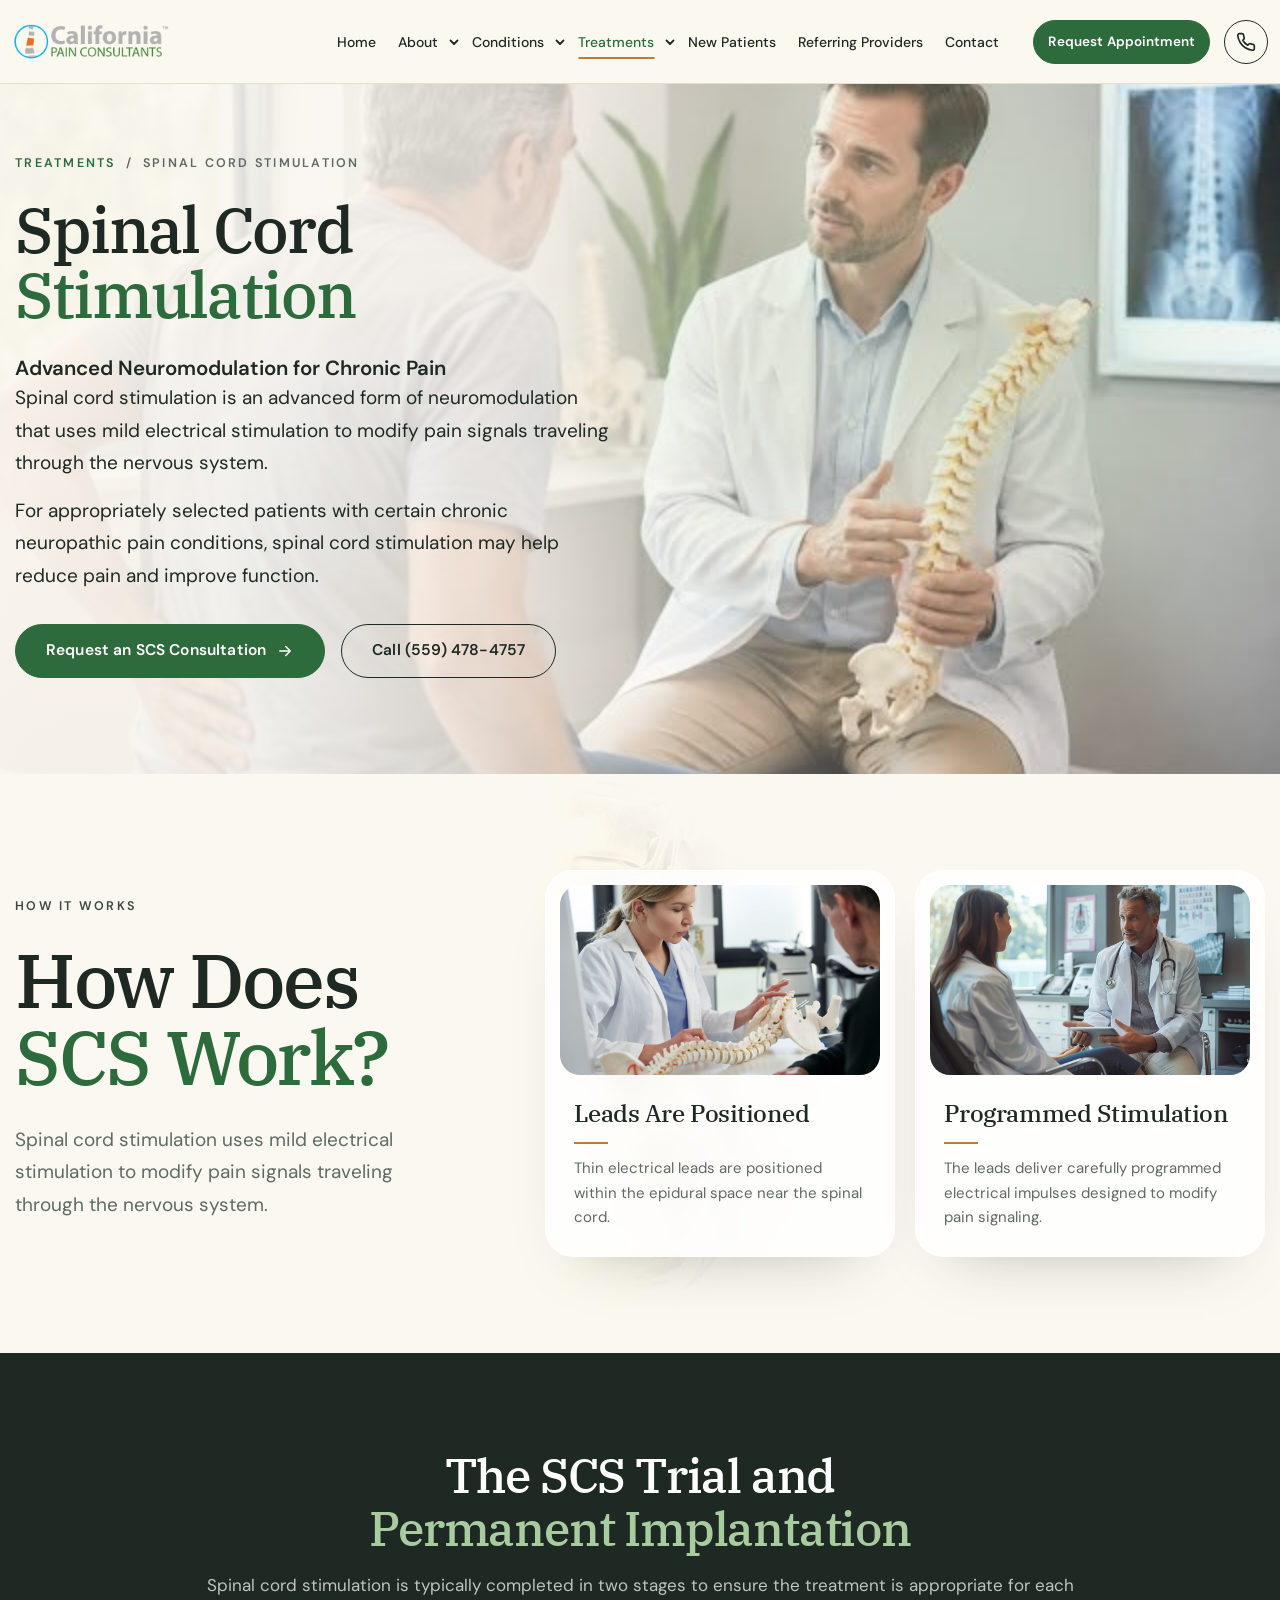
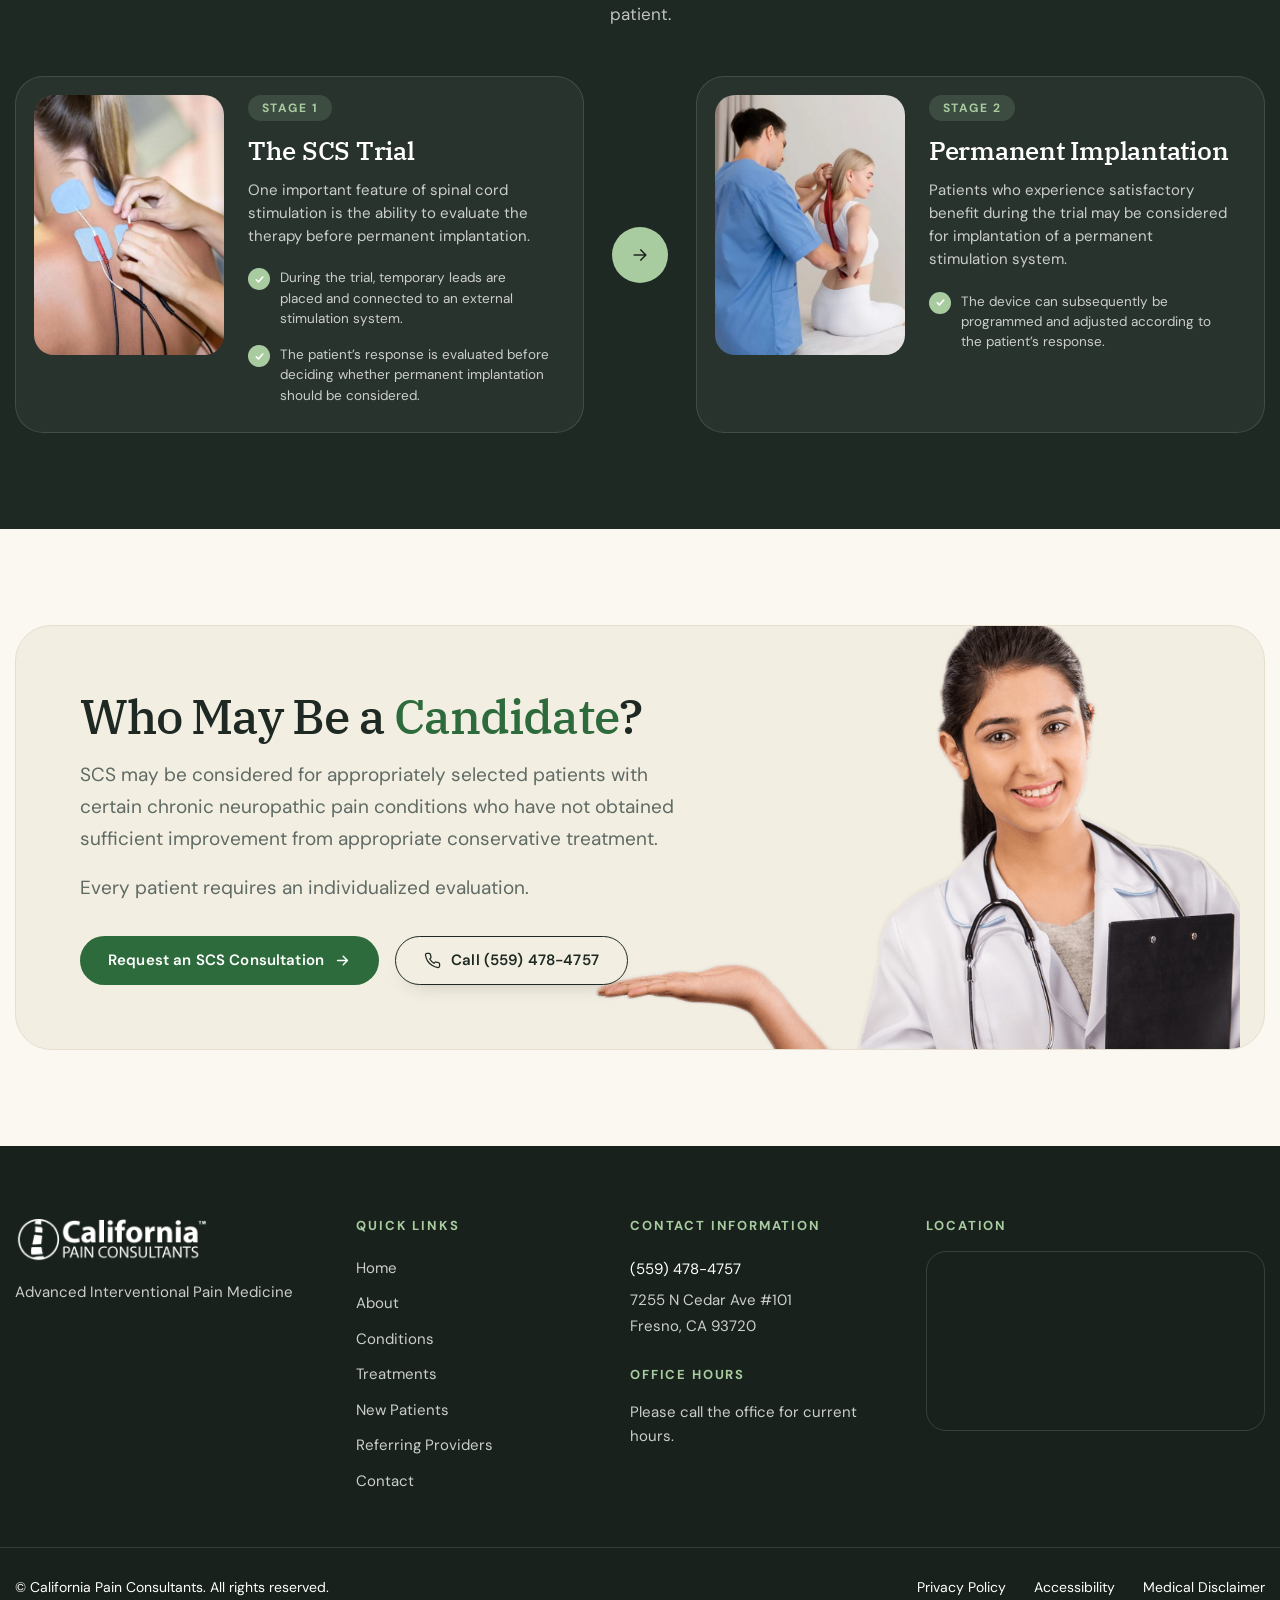
==== commit ff88457a: "Add count-up stats for doctor profile and remove unused theme stylesheet - Implemented a count-up an" ====
--- a/treatments/spinal-cord-stimulation.html
+++ b/treatments/spinal-cord-stimulation.html
@@ -10,7 +10,6 @@
   <link rel="preconnect" href="https://fonts.gstatic.com" crossorigin>
   <link href="https://fonts.googleapis.com/css2?family=DM+Sans:opsz,wght@9..40,400;9..40,500;9..40,600;9..40,700;9..40,800&amp;family=IBM+Plex+Serif:wght@400;500;600;700&amp;display=swap" rel="stylesheet">
   <link rel="stylesheet" href="../assets/css/style.css">
-  <link rel="stylesheet" href="../assets/css/theme-modern.css">
   <script>document.documentElement.classList.add('js');</script>
 </head>
 <body class="tx-page">
@@ -132,7 +131,7 @@
             <a class="btn btn-outline btn-lg" href="tel:+15594784757">Call (559) 478-4757</a>
           </div>
         </div>
-        <figure class="scs-hero-img"><img src="../assets/images/scs-hero-photo.jpg" width="640" height="480" alt="Physician reviewing a spine model with a patient during a consultation">
+        <figure class="scs-hero-img"><img src="../assets/images/scs-hero-photo.jpg" width="640" height="480" alt="Physician reviewing a spine model with a patient during a consultation"></figure>
       </div>
     </section>
 
--- a/assets/css/style.css
+++ b/assets/css/style.css
@@ -1,85 +1,5 @@
 :root {
-  --color-primary: #0077B6;
-  --color-primary-hover: #005F92;
-  --color-primary-line: #3A9ACF;
-  --brand: #4DB3E6;
-  --brand-dark: #2A9AD6;
-  --brand-tint: #E3F1FA;
-  --ink: #03304D;
-  --color-footer-bg: #02263D;
-  --color-header-bg: var(--ink);
-  --brand-deep: var(--ink);
-  --brand-ink: var(--color-primary);
-  --teal: var(--color-primary);
-  --blue-deep: #054B73;
-  --cyan: #3EDBF0;
-  --cyan-dark: #2EC9E0;
-  --cyan-light: #7FE8F6;
-  --gold: #C8873A;
-
-  --bg-page: #FBFDFD;
-  --bg-sky-soft: #EEF6FC;
-  --bg-sky: #EDF6FD;
-  --bg-tint: #F4F9FB;
-  --black: #000;
-  --border: #E6E1D6;
-  --hairline: #ECE7DC;
-  --ink-dark: #06161F;
-  --navy-soft: #0B2233;
-  --navy: #0A0A0A;
-  --slate-dark: #34454F;
-  --slate: #4A5B6A;
-  --text: #17212B;
-  --white: #FFF;
-
-  --c-25c6e0: #25C6E0;
-  --c-8fd0ea: #8FD0EA;
-  --c-a9d3ea: #A9D3EA;
-  --c-bcdcef: #BCDCEF;
-  --c-bfdcec: #BFDCEC;
-  --c-bfe6ee: #BFE6EE;
-  --c-bfe6f2: #BFE6F2;
-  --c-c9d6db: #C9D6DB;
-  --c-d2eaf4: #D2EAF4;
-  --c-d3e6f3: #D3E6F3;
-  --c-dcebf4: #DCEBF4;
-  --c-ddeef6: #DDEEF6;
-  --c-e1eef0: #E1EEF0;
-  --c-e6f6fc: #E6F6FC;
-  --c-e8f3fa: #E8F3FA;
-  --c-eaf4fa: #EAF4FA;
-  --c-eaf4fb: #EAF4FB;
-  --c-f1f8fc: #F1F8FC;
-  --c-f28a2e: #F28A2E;
-  --c-f6fafd: #F6FAFD;
-
-  --color-primary-rgb: 0, 119, 182;
-  --rgb-black: 0, 0, 0;
-  --rgb-brand: 77, 179, 230;
-  --rgb-cyan: 62, 219, 240;
-  --rgb-ink: 3, 48, 77;
-  --rgb-page: 251, 253, 253;
-  --rgb-shadow-blue: 8, 60, 90;
-  --rgb-shadow: 8, 40, 56;
-  --rgb-white: 255, 255, 255;
-  --shadow-lift: 0 24px 60px -24px rgba(var(--rgb-shadow), .28), 0 4px 14px rgba(var(--rgb-shadow), .06);
-
-  --font-head: "DM Sans", system-ui, sans-serif;
-  --font-body: "DM Sans", system-ui, sans-serif;
-  --fs-h1: clamp(2.5rem, 1.7rem + 3vw, 4rem);
-  --fs-h2: clamp(2rem, 1.5rem + 2vw, 3rem);
-  --fs-h3: 20px;
-  --fs-h4: 1.25rem;
-  --fs-lead: clamp(1.0625rem, 1rem + .25vw, 1.1875rem);
-
-  --space-3: 12px;
-  --space-4: 16px;
-  --space-5: 24px;
-  --space-6: 32px;
-  --space-7: 48px;
   --header-h: 88px;
-  --bar-h: 64px;
-  --sec-pad: 80px;
   --sec-head-gap: var(--space-7);
 }
 
@@ -95,12 +15,9 @@
 }
 
 body {
-  margin: 0;
   font-family: var(--font-body);
   font-size: 17px;
   line-height: 1.7;
-  color: var(--text);
-  background: var(--white);
 }
 
 body.menu-locked {
@@ -140,22 +57,12 @@
   white-space: nowrap;
 }
 
-.btn,
-.tf-intro .btn,
-.ax-viewall,
-.cta2-btn {
-  display: inline-flex;
-  align-items: center;
-  border-radius: 999px;
-}
-
 .btn {
   gap: 8px;
   justify-content: center;
   min-height: 44px;
   padding: 0 22px;
   font: 700 15px/1 var(--font-head);
-  letter-spacing: .005em;
   border: 1.5px solid transparent;
   transition: background-color .2s ease, border-color .2s ease, color .2s ease;
 }
@@ -163,12 +70,6 @@
 .btn-primary:hover {
   background: var(--navy);
   color: var(--white);
-}
-
-.btn-outline {
-  background: transparent;
-  color: var(--navy);
-  border-color: var(--navy);
 }
 
 .btn-outline:hover {
@@ -183,17 +84,6 @@
   height: var(--header-h);
   transition: height .25s ease, box-shadow .25s ease, background-color .25s ease, border-color .25s ease;
   --header-h: 84px;
-  -webkit-backdrop-filter: none;
-  backdrop-filter: none;
-}
-
-.site-header.is-scrolled {
-  --header-h: 72px;
-  background: rgba(var(--rgb-white), .86);
-  -webkit-backdrop-filter: saturate(180%) blur(14px);
-  backdrop-filter: saturate(180%) blur(14px);
-  border-bottom-color: var(--hairline);
-  box-shadow: 0 8px 28px -12px rgba(var(--rgb-shadow), .18);
 }
 
 .header-inner,
@@ -246,23 +136,7 @@
 }
 
 .nav-link {
-  font: 600 15.5px/1 var(--font-head);
-  letter-spacing: 0;
-  border-radius: 8px;
-  transition: color .2s;
   padding: 12px 11px;
-}
-
-.nav-link[aria-current="page"] {
-  text-decoration: underline;
-}
-
-.nav-link:hover,
-.has-dropdown:hover>.nav-item .nav-link {
-  text-decoration: underline;
-  text-decoration-color: var(--teal);
-  text-decoration-thickness: 3px;
-  text-underline-offset: 9px;
 }
 
 .dd-toggle,
@@ -307,14 +181,6 @@
   width: 300px;
 }
 
-.dropdown-inner {
-  background: var(--white);
-  border: 1px solid var(--hairline);
-  padding: 12px;
-  border-radius: 18px;
-  box-shadow: var(--shadow-lift);
-}
-
 .has-dropdown:hover>.dropdown,
 .has-dropdown.is-open>.dropdown {
   opacity: 1;
@@ -325,21 +191,7 @@
 }
 
 .dropdown-list a {
-  display: block;
   padding: 12px 14px;
-  border-radius: 10px;
-  text-decoration: none;
-  transition: background-color .15s;
-}
-
-.dropdown-list a:hover {
-  background: var(--brand-tint);
-}
-
-.dropdown-list strong {
-  display: block;
-  font: 700 15px/1.3 var(--font-head);
-  color: var(--ink);
 }
 
 .mobile-controls {
@@ -392,15 +244,7 @@
 
 .hero,
 .scs-hero {
-  display: flex;
-  align-items: center;
   min-height: clamp(560px, 62vh, 700px);
-  background: radial-gradient(900px 520px at 8% 0%, rgba(var(--rgb-cyan), .09), transparent 65%),
-    linear-gradient(180deg, var(--bg-tint) 0%, var(--bg-page) 100%);
-}
-
-.hero {
-  padding: 96px 0 150px;
 }
 
 .hero::before,
@@ -425,10 +269,6 @@
   grid-template-columns: minmax(0, 760px);
 }
 
-.hero-grid {
-  gap: 48px;
-}
-
 .hero-copy {
   min-width: 0;
 }
@@ -438,30 +278,15 @@
   flex-wrap: wrap;
 }
 
-.final-cta {
-  color: var(--white);
-  position: relative;
-  isolation: isolate;
-}
-
-.site-header .btn-outline:hover {
-  background: var(--white);
-  color: var(--navy);
-  border-color: var(--white);
-}
-
-.site-header .btn-primary:hover {
-  background: var(--white);
-  color: var(--navy);
-}
-
 .nav-link[aria-current="page"] {
+  text-decoration: underline;
   text-decoration-thickness: 2px;
   text-underline-offset: 10px;
 }
 
 .nav-link:hover,
 .has-dropdown:hover>.nav-item .nav-link {
+  text-decoration: underline;
   text-decoration-thickness: 2px;
   text-underline-offset: 10px;
   color: var(--brand);
@@ -481,12 +306,6 @@
 .hero .btn-primary:hover {
   background: var(--brand-dark);
   color: var(--ink-dark);
-}
-
-.hero .btn-outline {
-  color: var(--ink);
-  border-color: var(--c-c9d6db);
-  background: var(--white);
 }
 
 .site-header .btn-outline:hover,
@@ -512,32 +331,6 @@
   transform: translateX(3px);
 }
 
-
-
-.hero::after {
-  inset: auto 0 0 0;
-  height: 220px;
-  background: linear-gradient(to bottom, rgba(var(--rgb-page), 0), var(--bg-page));
-}
-
-.hero .eyebrow,
-.treatments .eyebrow,
-.additional .eyebrow,
-.scs-eyebrow,
-.scs-crumbs,
-.apx-eyebrow {
-  font: 700 12.5px/1.2 var(--font-head);
-  letter-spacing: .16em;
-  text-transform: uppercase;
-}
-
-.hero .eyebrow,
-.treatments .eyebrow,
-.additional .eyebrow,
-.scs-eyebrow {
-  color: var(--brand-ink);
-}
-
 .hero .eyebrow,
 .apx-eyebrow {
   display: inline-flex;
@@ -545,21 +338,8 @@
   gap: 14px;
 }
 
-
-
-.hero h1 {
-  color: var(--ink);
-  text-wrap: balance;
-}
-
-.hero-sub {
-  font: 600 clamp(18px, 1.5vw, 22px)/1.4 var(--font-head);
-  color: var(--brand-deep);
-}
-
 .hero-intro {
   max-width: 56ch;
-  color: var(--slate-dark);
 }
 
 .treatments {
@@ -567,7 +347,6 @@
 }
 
 .treatments h2 {
-  color: var(--ink);
   text-wrap: balance;
 }
 
@@ -579,18 +358,13 @@
   border-radius: 2px;
 }
 
-.additional h2,
-.final-cta h2 {
+.additional h2 {
   text-wrap: balance;
 }
 
 .additional {
   padding: 80px 0;
   border-top: 0;
-}
-
-.final-cta::after {
-  content: "";
 }
 
 .site-header.is-scrolled {
@@ -610,22 +384,20 @@
 .site-header .btn-outline:hover {
   background: rgba(var(--rgb-white), .1);
   border-color: var(--brand);
-  color: var(--white);
-}
-
+}
 
 .btn,
 .site-header .btn,
 .hero .btn {
   box-shadow: none !important;
-  transform: none !important;
+  transform: none;
 }
 
 .btn:hover,
 .site-header .btn:hover,
 .hero .btn:hover {
   box-shadow: none !important;
-  transform: none !important;
+  transform: none;
 }
 
 .btn-primary:hover,
@@ -645,20 +417,8 @@
   color: inherit;
 }
 
-.site-header .btn-outline:hover {
-  color: var(--white);
-}
-
 .additional .section-intro {
   color: var(--slate);
-}
-
-.aw-em {
-  color: var(--brand-ink);
-}
-
-.sf-top {
-  padding: 72px 0 56px;
 }
 
 .sf-grid {
@@ -688,10 +448,6 @@
 
 .sf-h {
   margin: 0 0 16px;
-  font: 700 13px/1.3 var(--font-head);
-  letter-spacing: .1em;
-  text-transform: uppercase;
-  color: var(--white);
 }
 
 .sf-h-gap {
@@ -716,24 +472,6 @@
   line-height: 1.75;
 }
 
-.sf-col address a {
-  color: var(--white);
-}
-
-.sf-map iframe {
-  display: block;
-  width: 100%;
-  height: 180px;
-  border: 1px solid rgba(var(--rgb-white), .14);
-  border-radius: 10px;
-}
-
-.sf-bottom {
-  border-top: 1px solid rgba(var(--rgb-white), .1);
-  padding: 24px 0;
-  font-size: 14px;
-}
-
 .sf-bottom-inner {
   display: flex;
   flex-wrap: wrap;
@@ -744,7 +482,6 @@
 
 .sf-bottom p {
   margin: 0;
-  color: var(--white);
 }
 
 .sf-bottom ul {
@@ -756,7 +493,6 @@
 .sf-bottom a {
   display: inline-block;
   padding: 4px 0;
-  color: var(--white);
   text-decoration: none;
   transition: opacity .2s ease;
   opacity: 1;
@@ -768,10 +504,6 @@
   text-underline-offset: 4px;
 }
 
-.scs {
-  background: var(--white);
-}
-
 .scs h1,
 .scs h2,
 .scs h3 {
@@ -779,8 +511,7 @@
 }
 
 .scs-eyebrow,
-.tf-intro .eyebrow,
-body main section.additional .ax-head .eyebrow {
+.additional .ax-head .eyebrow {
   display: inline-flex;
   align-items: center;
   gap: 12px;
@@ -790,13 +521,8 @@
   width: 32px;
 }
 
-.scs-section h2 {
-  color: var(--ink);
-}
-
 .scs-hero {
   padding: 96px 0;
-  color: var(--ink);
 }
 
 .scs-crumbs {
@@ -817,10 +543,6 @@
   text-underline-offset: 4px;
 }
 
-.scs .scs-hero h1 {
-  color: var(--ink);
-}
-
 .scs-sub {
   font: 600 clamp(18px, 1.5vw, 22px)/1.4 var(--font-head);
   margin: 26px 0 0;
@@ -829,12 +551,6 @@
 .scs-actions {
   display: flex;
   flex-wrap: wrap;
-}
-
-.scs-actions .btn-outline {
-  background: var(--white);
-  border-color: var(--c-c9d6db);
-  color: var(--ink);
 }
 
 .scs-actions .btn-outline:hover {
@@ -843,17 +559,7 @@
   color: var(--ink);
 }
 
-.scs-hero-img {
-  position: absolute;
-  z-index: -1;
-  inset: 0 0 0 auto;
-  margin: 0;
-  width: min(60%, 1200px);
-}
-
 .scs-hero-img img,
-.tf-visual img,
-.tf-thumb img,
 .ax-img img,
 .scs-stage-img {
   width: 100%;
@@ -861,26 +567,8 @@
   object-fit: cover;
 }
 
-.scs-hero-img img {
-  object-position: 60% center;
-  display: block;
-  -webkit-mask-image: linear-gradient(to right, transparent 0, transparent 16%, rgba(var(--rgb-black), .6) 40%, var(--black) 62%);
-  mask-image: linear-gradient(to right, transparent 0, transparent 16%, rgba(var(--rgb-black), .6) 40%, var(--black) 62%);
-}
-
-.scs-hero::after {
-  inset: auto 0 0 0;
-  height: 200px;
-  background: linear-gradient(to bottom, rgba(var(--rgb-white), 0), var(--white));
-}
-
-.scs-steps {
-  display: grid;
-}
-
 .scs-num,
 .scs-go,
-.tf-card>span[aria-hidden],
 .ax-go,
 .ax-ico,
 .apx-goal-ico,
@@ -906,16 +594,6 @@
   color: var(--brand-ink);
 }
 
-.scs-stage-tag {
-  padding: 7px 14px;
-  border-radius: 999px;
-  background: var(--brand-tint);
-  color: var(--brand-deep);
-  font: 700 12px/1 var(--font-head);
-  letter-spacing: .12em;
-  text-transform: uppercase;
-}
-
 .scs-stage ul {
   padding: 0;
   list-style: none;
@@ -924,7 +602,6 @@
 
 .scs-stage li {
   position: relative;
-  color: var(--slate);
 }
 
 .scs-stage li::before {
@@ -933,15 +610,6 @@
   left: 0;
 }
 
-#advanced-treatments::before {
-  inset: 0;
-  pointer-events: none;
-  background: url("../images/bg-treatments-wave.png") center bottom / cover no-repeat;
-  opacity: 1;
-  -webkit-mask-image: linear-gradient(to bottom, transparent 0, var(--black) 240px);
-  mask-image: linear-gradient(to bottom, transparent 0, var(--black) 240px);
-}
-
 #advanced-treatments>.container {
   position: relative;
   z-index: 1;
@@ -958,15 +626,12 @@
 }
 
 .scs-journey {
-  position: relative;
   padding: 104px 0 112px;
-  background: var(--bg-sky);
 }
 
 .scs-journey .scs-head-center h2 {
   position: relative;
   padding-top: 0;
-  margin-bottom: 8px;
 }
 
 .scs-journey .scs-stages {
@@ -976,27 +641,11 @@
 }
 
 .scs-journey .scs-stage {
-  position: relative;
-  border: 1px solid var(--c-d2eaf4);
-  border-top: 2px solid var(--c-bfe6f2);
-  background: rgba(var(--rgb-white), .92);
-  box-shadow: 0 24px 50px -28px rgba(var(--rgb-shadow-blue), .28), 0 2px 8px rgba(var(--rgb-shadow-blue), .04);
-  display: grid;
   grid-template-columns: 190px minmax(0, 1fr);
-  gap: 24px;
-  align-items: flex-start;
-  padding: 16px 28px 16px 16px;
-  border-top-width: 1px;
-  border-radius: 18px;
-}
-
-.scs-journey .scs-stage h3 {
-  color: var(--ink);
 }
 
 .scs-journey .scs-stage p {
   font-weight: 400;
-  color: var(--slate);
   margin: 0 0 12px;
   font-size: 15px;
   line-height: 1.55;
@@ -1012,39 +661,12 @@
 }
 
 .scs-journey .scs-stage li::before {
-  border-radius: 50%;
   background: var(--c-25c6e0) url("data:image/svg+xml,%3Csvg xmlns='http://www.w3.org/2000/svg' viewBox='0 0 24 24' fill='none' stroke='white' stroke-width='3' stroke-linecap='round' stroke-linejoin='round'%3E%3Cpath d='M6 12.5l4 4 8-9'/%3E%3C/svg%3E") center / 16px no-repeat;
-  background-color: var(--color-primary);
-  top: 8px;
-  width: 22px;
-  height: 22px;
   background-size: 13px;
 }
 
 .scs-journey .scs-arrow {
   position: relative;
-}
-
-.scs-journey .scs-arrow svg {
-  position: relative;
-  z-index: 1;
-  box-sizing: content-box;
-  border-radius: 50%;
-  background: var(--white);
-  color: var(--brand-ink);
-  box-shadow: 0 16px 34px -14px rgba(var(--rgb-shadow-blue), .35);
-  width: 20px;
-  height: 20px;
-  padding: 18px;
-}
-
-.btn-primary,
-.hero .btn-primary,
-.scs-actions .btn-primary,
-.mobile-action-bar .btn-primary {
-  background: var(--color-primary);
-  border-color: var(--color-primary);
-  color: var(--white);
 }
 
 .site-header .btn-primary:hover,
@@ -1059,94 +681,39 @@
 
 .scs-how {
   padding: 88px 0;
-  background: linear-gradient(to bottom, var(--white) 0, var(--c-f6fafd) 320px, var(--c-eaf4fa) 100%);
-}
-
-.scs-how .scs-how-grid {
-  display: grid;
-  grid-template-columns: minmax(0, 4.2fr) minmax(0, 3.2fr) minmax(0, 5.6fr);
-  gap: 0;
-  align-items: center;
 }
 
 .scs-how-intro {
-  max-width: 34ch;
   color: var(--slate);
 }
 
-.scs-how::before {
-  inset: 0;
-  pointer-events: none;
-  opacity: .2;
-  background: url("../images/scs-how-bg.webp") center / cover no-repeat;
-  -webkit-mask-image: linear-gradient(to bottom, transparent 0, var(--black) 260px);
-  mask-image: linear-gradient(to bottom, transparent 0, var(--black) 260px);
-}
-
-.scs-how .scs-steps {
-  grid-column: 3;
-  position: relative;
-  gap: 24px;
-}
-
 .scs-how .scs-steps::before {
-  content: "";
-  position: absolute;
   left: 30px;
   top: 60px;
   bottom: 60px;
-  border-left: 2px dotted var(--c-8fd0ea);
 }
 
 .scs-how .scs-steps li,
-body .site-header .brand-logo,
-body .site-header.is-scrolled .brand-logo {
+.site-header .brand-logo,
+.site-header.is-scrolled .brand-logo {
   background: none;
   padding: 0;
   border-radius: 0;
 }
 
 .scs-how .scs-steps li {
-  display: grid;
   grid-template-columns: 60px minmax(0, 1fr);
   gap: 20px;
-  align-items: center;
-  border: 0;
 }
 
 .scs-how .scs-num,
 .apx-num {
   position: relative;
   z-index: 1;
-  background: var(--color-primary);
-  color: var(--white);
 }
 
 .scs-how .scs-num {
-  width: 60px;
-  height: 60px;
   font: 700 18px/1 var(--font-head);
-  box-shadow: 0 0 0 8px var(--c-f1f8fc), 0 14px 26px -10px rgba(var(--color-primary-rgb), .6);
-}
-
-.scs-step-card {
-  display: grid;
-  grid-template-columns: 150px minmax(0, 1fr) auto;
-  gap: 24px;
-  align-items: center;
-  padding: 20px 24px 20px 20px;
-  background: rgba(var(--rgb-white), .94);
-  border: 1px solid var(--c-ddeef6);
-  border-radius: 24px;
-  box-shadow: 0 24px 50px -30px rgba(var(--rgb-shadow-blue), .3);
-}
-
-.scs-step-card img {
-  display: block;
-  width: 150px;
-  height: 144px;
-  object-fit: cover;
-  border-radius: 16px;
 }
 
 .scs-how .scs-step-card h3 {
@@ -1155,15 +722,6 @@
 
 .scs-how .scs-step-card p {
   margin: 0;
-  font: 400 15.5px/1.6 var(--font-body);
-  color: var(--slate);
-}
-
-.scs-go {
-  width: 48px;
-  height: 48px;
-  background: var(--c-e6f6fc);
-  color: var(--brand-ink);
 }
 
 .scs-go svg {
@@ -1173,18 +731,11 @@
 
 body main h1:not(.x1):not(.x2):not(.x3) {
   font-size: var(--fs-h1);
-  font-weight: 800;
-  line-height: 1.05;
-  letter-spacing: -.03em;
   margin: 0 0 var(--space-5);
 }
 
 body main h2:not(.x1):not(.x2):not(.x3) {
   font-size: var(--fs-h2);
-  font-weight: 800;
-  line-height: 1.1;
-  letter-spacing: -.02em;
-  margin: 0 0 var(--space-4);
 }
 
 body main h3:not(.x1):not(.x2):not(.x3) {
@@ -1195,12 +746,12 @@
   margin: 0 0 var(--space-3);
 }
 
-body main .eyebrow:not(.x1):not(.x2),
-body main .scs-eyebrow:not(.x1):not(.x2) {
+.eyebrow,
+.scs-eyebrow {
   margin: 0 0 var(--space-4);
 }
 
-body main :is(.hero-intro, .section-intro, .scs-lead, .scs-body, .scs-how-intro, .final-cta p):not(.x1):not(.x2) {
+:is(.hero-intro, .section-intro, .scs-lead, .scs-body, .scs-how-intro) {
   font-size: var(--fs-lead);
   line-height: 1.7;
   margin: 0 0 var(--space-4);
@@ -1212,48 +763,31 @@
   margin: 0 0 var(--space-4);
 }
 
-body main :is(.scs-head-center):not(.x1):not(.x2) {
+:is(.scs-head-center) {
   margin-bottom: var(--sec-head-gap);
 }
 
-body main :is(.hero-actions, .cta-actions, .scs-actions):not(.x1):not(.x2) {
+:is(.hero-actions, .scs-actions) {
   margin-top: var(--space-6);
   gap: var(--space-4);
 }
 
-body main :is(.hero-actions, .cta-actions, .scs-actions) .btn {
+:is(.hero-actions, .scs-actions) .btn {
   margin: 0;
 }
 
-body main .scs-step-card p:last-child {
+.scs-step-card p:last-child {
   margin-bottom: 0;
 }
 
-#advanced-treatments {
-  background: linear-gradient(to bottom, var(--bg-page) 0, var(--bg-tint) 280px);
-}
-
-body :is(h1, h2, h3):not(.x1):not(.x2):not(.x3),
+:is(h1, h2, h3):not(.x1):not(.x2):not(.x3),
 body main :is(h1, h2, h3):not(.x1):not(.x2):not(.x3) {
   font-family: var(--font-head);
-}
-
-.sf {
-  background: var(--color-footer-bg);
-}
-
-.site-header .btn-primary {
-  border-color: var(--color-primary-line);
 }
 
 .scs-hero .scs-lead,
 .scs-hero .scs-body {
   max-width: 46ch;
-  color: var(--ink);
-}
-
-.scs-hero .scs-sub {
-  color: var(--brand-deep);
 }
 
 .scs-journey .scs-head-center h2::before {
@@ -1261,9 +795,9 @@
   display: none;
 }
 
-body main :is(.section, .treatments, .additional, .final-cta, .scs-section, .scs-journey, .scs-how) {
-  padding-top: var(--sec-pad) !important;
-  padding-bottom: var(--sec-pad) !important;
+body main :is(.section, .treatments, .additional, .scs-section, .scs-journey, .scs-how) {
+  padding-top: var(--sec-pad);
+  padding-bottom: var(--sec-pad);
 }
 
 .btn .btn-arrow {
@@ -1272,156 +806,27 @@
   height: 18px;
 }
 
-.tf-layout {
-  display: grid;
-  grid-template-columns: minmax(0, 5fr) minmax(0, 7fr);
-  gap: 56px;
-  align-items: start;
-}
-
-.tf-intro .eyebrow::before {
-  content: "";
-  width: 36px;
-  height: 2px;
-  background: var(--c-f28a2e);
-}
-
-.tf-intro .section-intro {
-  max-width: 46ch;
-}
-
-.tf-intro .btn {
-  gap: 10px;
-}
-
-.tf-intro .btn svg {
-  width: 16px;
-  height: 16px;
-}
-
-.tf-panel {
-  display: grid;
-  grid-template-columns: minmax(0, 4fr) minmax(0, 7fr);
-  overflow: hidden;
-}
-
-.tf-visual {
-  position: relative;
-  min-height: 100%;
-  border-radius: 22px;
-}
-
-.tf-visual img {
-  border-radius: 22px;
-  position: absolute;
-  inset: 0;
-  object-position: 29% 50%;
-}
-
-.tf-list {
-  list-style: none;
-  margin: 0;
-  padding: 0 0 0 12px;
-  display: grid;
-  gap: 10px;
-}
-
-.tf-card,
-.ax-card {
-  background: var(--white);
-  border-radius: 14px;
-  color: inherit;
-  text-decoration: none;
-}
-
-.tf-card {
-  display: grid;
-  grid-template-columns: 104px minmax(0, 1fr) 32px;
-  align-items: center;
-  gap: 16px;
-  padding: 12px 16px 12px 12px;
-  border: 1px solid var(--hairline);
-  transition: border-color .2s, box-shadow .2s, transform .2s;
-}
-
-.tf-card:hover {
-  border-color: var(--c-bfe6ee);
-  box-shadow: 0 14px 28px -20px rgba(var(--rgb-shadow), .5);
-  transform: translateX(3px);
-}
-
-.tf-thumb {
-  width: 104px;
-  height: 104px;
-  border-radius: 12px;
-  overflow: hidden;
-  background: var(--navy-soft);
-}
-
-.tf-thumb img {
-  display: block;
-}
-
-.tf-text h3 {
-  font: 700 16px/1.25 var(--font-head);
-  color: var(--ink);
-}
-
-.tf-text p {
-  margin: 0;
-  font-size: 13.5px;
-  line-height: 1.5;
-  color: var(--slate-dark);
-}
-
-.tf-card>span[aria-hidden] {
-  width: 32px;
-  height: 32px;
-  background: var(--brand-tint);
-  color: var(--brand-ink);
-  transition: background-color .2s, color .2s;
-}
-
-.tf-card>span[aria-hidden] svg {
-  width: 16px;
-  height: 16px;
-}
-
-.tf-card:hover>span[aria-hidden] {
-  background: var(--brand-dark);
-  color: var(--white);
-}
-
-body main section.additional .ax-head {
-     display: flex;
-    gap: 72px;
-    align-items: end;
-    margin-bottom: 56px;
-    justify-content: space-between;
-}
-
-
-
-body main section.additional .ax-head .section-intro {
+.additional .ax-head {
+  display: flex;
+  gap: 72px;
+  align-items: end;
+  margin-bottom: 56px;
+  justify-content: space-between;
+}
+
+.additional .ax-head .section-intro {
   margin: 0;
   max-width: 64ch;
 }
 
-.ax-viewall,
-.cta2-btn {
+.ax-viewall {
   gap: 10px;
   font: 700 15px/1 var(--font-head);
   text-decoration: none;
-}
-
-.ax-viewall {
   flex: none;
   padding: 13px 26px;
   border: 1.5px solid var(--color-primary);
   transition: border-color .2s, transform .2s;
-  background: var(--color-primary);
-  color: var(--white);
-  box-shadow: 0 10px 22px -12px rgba(var(--color-primary-rgb), .6);
 }
 
 .ax-viewall svg {
@@ -1454,24 +859,7 @@
 }
 
 .ax-card {
-  width: 100%;
-  border: 1px solid var(--hairline);
-  box-shadow: 0 1px 2px rgba(var(--rgb-ink), .04), 0 16px 30px -24px rgba(var(--rgb-ink), .4);
   transition: transform .25s, box-shadow .25s, border-color .25s;
-}
-
-.ax-card:hover{
-  transform: translateY(-4px);
-  border-color: var(--c-bcdcef);
-  box-shadow: 0 22px 40px -24px rgba(var(--rgb-ink), .5);
-}
-
-.ax-img {
-  display: block;
-  overflow: hidden;
-  background: var(--navy-soft);
-  border-radius: 14px 14px 0 0;
-  aspect-ratio: 16 / 8.5;
 }
 
 .ax-img img {
@@ -1481,52 +869,17 @@
 
 .ax-card:hover .ax-img img {
   transform: scale(1.05);
-}
-
-.ax-body {
-  display: block;
-  padding: 16px 20px 0;
-}
-
-.ax-body h3 {
-  font: 700 16.5px/1.3 var(--font-head);
-  color: var(--ink);
 }
 
 .ax-body p {
   margin: 0;
   font-size: 14px;
   line-height: 1.55;
-  color: var(--slate-dark);
-}
-
-.ax-go {
-  position: absolute;
-  width: 30px;
-  height: 30px;
-  transition: background-color .2s, color .2s;
-  right: 16px;
-  bottom: 14px;
-  background: var(--brand-tint);
-  color: var(--color-primary);
 }
 
 .ax-go svg {
   width: 15px;
   height: 15px;
-}
-
-.ax-card:hover .ax-go {
-  background: var(--color-primary);
-  color: var(--white);
-}
-
-.ax-other {
-  box-shadow: none;
-  justify-content: center;
-  padding: 28px 22px;
-  background: var(--c-e8f3fa);
-  border-color: var(--c-d3e6f3);
 }
 
 .ax-ico,
@@ -1551,53 +904,26 @@
   padding: 0;
 }
 
-body main section.additional .ax-head h2 {
+.additional .ax-head h2 {
   max-width: 28ch;
-  color: var(--ink);
-}
-
-body main section.additional {
-  background: var(--white);
-}
-
-body .site-header,
-body .site-header.is-scrolled {
-  background: var(--white);
-  border-bottom: 1px solid var(--hairline);
-  box-shadow: 0 6px 24px -16px rgba(var(--rgb-ink), .35);
-}
-
-body .site-header .brand-logo,
-body .site-header.is-scrolled .brand-logo {
+}
+
+.site-header .brand-logo,
+.site-header.is-scrolled .brand-logo {
   filter: none;
   box-sizing: border-box;
 }
 
-body .site-header .nav-link,
-body .site-header .dd-toggle,
-body .site-header .icon-btn {
-  color: var(--ink);
-}
-
-body .site-header .nav-link[aria-current="page"] {
+.site-header .nav-link[aria-current="page"] {
   color: var(--color-primary);
   text-decoration-color: var(--color-primary);
 }
 
-body .site-header .nav-link:hover,
-body .site-header .has-dropdown:hover>.nav-item .nav-link,
-body .site-header .dd-toggle:hover {
+.site-header .nav-link:hover,
+.site-header .has-dropdown:hover>.nav-item .nav-link,
+.site-header .dd-toggle:hover {
   color: var(--color-primary);
   text-decoration-color: var(--color-primary);
-}
-
-body .site-header .icon-btn:hover {
-  background: var(--brand-tint);
-}
-
-body .site-header .btn-primary {
-  background: var(--color-primary);
-  color: var(--white);
 }
 
 body .site-header .btn-primary:hover {
@@ -1605,141 +931,15 @@
   color: var(--white);
 }
 
-body .site-header .btn-outline {
-  background: transparent;
-  color: var(--ink);
-  border-color: var(--c-bcdcef);
-}
-
-body .site-header .btn-outline:hover {
+.site-header .btn-outline:hover {
+  color: var(--white);
   background: var(--brand-tint);
   border-color: var(--color-primary);
   color: var(--ink);
 }
 
-
-
-body .site-header .menu-list {
+.site-header .menu-list {
   background: transparent;
-}
-
-body main section.additional .ax-head h2 .aw-em {
-  color: var(--color-primary);
-}
-
-body main section.final-cta.cta2 {
-  background: var(--bg-sky);
-  padding: 56px 0 72px;
-}
-
-body main section.final-cta.cta2::before,
-body main section.final-cta.cta2::after {
-  display: none;
-}
-
-.cta2-card {
-  position: relative;
-  display: grid;
-  grid-template-columns: minmax(0, 1.1fr) minmax(0, .9fr);
-  align-items: center;
-  min-height: 260px;
-  border-radius: 28px;
-  overflow: hidden;
-  border: 1px solid var(--c-e1eef0);
-  box-shadow: 0 24px 50px -32px rgba(var(--rgb-ink), .45);
-  background: var(--c-eaf4fb) url("../images/bg-cta-card.png") center / cover no-repeat;
-}
-
-.cta2-copy {
-  position: relative;
-  z-index: 1;
-  padding: 48px 20px 48px 56px;
-}
-
-.cta2-copy h2 {
-  font: 800 clamp(28px, 3vw, 38px)/1.15 var(--font-head);
-  color: var(--ink);
-}
-
-.cta2-copy h2 .cta-em {
-  color: var(--color-primary);
-}
-
-.cta2-copy p {
-  max-width: 46ch;
-  color: var(--slate-dark);
-}
-
-.cta2 .cta-actions {
-  display: flex;
-  flex-wrap: wrap;
-}
-
-.cta2-btn {
-  padding: 15px 28px;
-  transition: transform .2s, background-color .2s, border-color .2s;
-}
-
-.cta2-btn svg {
-  width: 17px;
-  height: 17px;
-}
-
-.cta2-primary {
-  background: var(--color-primary);
-  color: var(--white);
-  box-shadow: 0 12px 24px -14px rgba(var(--color-primary-rgb), .7);
-}
-
-.cta2-primary:hover {
-  background: var(--color-primary-hover);
-  transform: translateY(-2px);
-}
-
-.cta2-secondary {
-  background: var(--white);
-  color: var(--ink);
-  border: 1.5px solid var(--color-primary);
-  box-shadow: 0 10px 22px -16px rgba(var(--rgb-ink), .4);
-}
-
-.cta2-secondary svg {
-  color: var(--color-primary);
-}
-
-.cta2-secondary:hover {
-  border-color: var(--color-primary);
-  transform: translateY(-2px);
-}
-
-.cta2-visual {
-  align-self: stretch;
-  position: absolute;
-  inset: 0;
-  min-height: 0;
-  pointer-events: none;
-}
-
-.cta2-visual img {
-  inset: 0;
-  position: absolute;
-  top: 0;
-  right: 0;
-  left: auto;
-  width: auto;
-  height: 100%;
-  max-width: none;
-  object-fit: contain;
-  object-position: right center;
-  -webkit-mask-image: none;
-  mask-image: none;
-}
-
-.cta2-cand .cta2-visual img {
-  right: 24px;
-  height: 108%;
-  top: -4%;
-  object-position: right center;
 }
 
 .scs-journey .scs-head-center {
@@ -1748,14 +948,12 @@
 
 .scs-journey-sub {
   margin: 0;
-  color: var(--slate);
 }
 
 .scs-stage-img {
   display: block;
   min-height: 210px;
   max-height: 260px;
-  border-radius: 12px;
 }
 
 .scs-journey .scs-stage li {
@@ -1767,16 +965,6 @@
 
 .scs-journey .scs-arrow::before {
   content: none;
-}
-
-.scs-journey .scs-stage .scs-stage-tag {
-  display: block;
-  width: fit-content;
-  margin-bottom: 14px;
-}
-
-body main .final-cta.cta2-cand {
-  padding-top: 0 !important;
 }
 
 .sf,
@@ -1787,35 +975,9 @@
   color: var(--white);
 }
 
-body main .final-cta.cta2:not(.cta2-cand) {
-  padding-top: 0 !important;
-}
-
-.apx-layout {
-  display: grid;
-  grid-template-columns: minmax(0, 5fr) minmax(0, 7fr);
-  gap: 32px;
-  align-items: stretch;
-}
-
-.apx-panel {
-  padding: 48px 44px;
-  border-radius: 24px;
-  color: var(--white);
-  background: linear-gradient(160deg, var(--color-header-bg) 0%, var(--blue-deep) 100%);
-  box-shadow: 0 30px 60px -32px rgba(var(--rgb-ink), .6);
-}
-
 .apx-panel::after {
-  content: "";
-  position: absolute;
   right: -90px;
   top: -90px;
-  width: 280px;
-  height: 280px;
-  border-radius: 50%;
-  background: radial-gradient(circle, rgba(var(--rgb-brand), .28), transparent 68%);
-  pointer-events: none;
 }
 
 .apx-panel>* {
@@ -1825,46 +987,20 @@
 
 .apx-eyebrow {
   margin: 0 0 18px;
-  color: var(--brand);
-}
-
-body main .apx-panel h2 {
-  color: var(--white);
+}
+
+.apx-panel h2 {
   text-wrap: balance;
 }
 
-.apx-panel h2 span {
-  color: var(--brand);
-}
-
-.apx-lead {
-  margin: 0 0 8px;
-  font: 600 19px/1.45 var(--font-head);
-  color: var(--white);
-}
-
 .apx-text {
-  margin: 0 0 36px;
+  margin: 0 0 20px;
   color: rgba(var(--rgb-white), .78);
   line-height: 1.7;
 }
 
 .apx-goal {
-  display: flex;
   gap: 18px;
-  align-items: flex-start;
-  margin-top: auto;
-  padding-top: 28px;
-  border-top: 1px solid rgba(var(--rgb-white), .16);
-}
-
-.apx-goal-ico {
-  flex: none;
-  width: 52px;
-  height: 52px;
-  color: var(--brand);
-  border: 1px solid rgba(var(--rgb-brand), .5);
-  background: rgba(var(--rgb-white), .06);
 }
 
 .apx-goal-ico svg {
@@ -1877,18 +1013,12 @@
   font: 700 12px/1 var(--font-head);
   letter-spacing: .2em;
   text-transform: uppercase;
-  color: var(--brand);
 }
 
 .apx-goal-copy {
   margin: 0;
   font: 500 16px/1.6 var(--font-head);
   color: var(--white);
-}
-
-.apx-goal-copy span {
-  color: var(--brand);
-  font-weight: 700;
 }
 
 .apx-steps,
@@ -1899,12 +1029,9 @@
 }
 
 .apx-steps::before {
-  content: "";
-  position: absolute;
   left: 27px;
   top: 40px;
   bottom: 40px;
-  border-left: 2px dashed var(--c-a9d3ea);
 }
 
 .apx-step {
@@ -1917,33 +1044,11 @@
   height: 56px;
   margin-top: 24px;
   font: 700 17px/1 var(--font-head);
-  box-shadow: 0 0 0 6px var(--bg-sky-soft), 0 12px 22px -10px rgba(var(--color-primary-rgb), .6);
 }
 
 .apx-card {
-  display: flex;
   gap: 20px;
-  align-items: flex-start;
-  padding: 24px 28px;
-  background: var(--white);
-  border: 1px solid var(--c-dcebf4);
-  border-radius: 18px;
-  box-shadow: 0 1px 2px rgba(var(--rgb-shadow), .04), 0 18px 36px -26px rgba(var(--rgb-shadow-blue), .35);
   transition: border-color .2s, box-shadow .2s, transform .2s;
-}
-
-.apx-card:hover {
-  border-color: var(--c-bfdcec);
-  box-shadow: 0 24px 44px -26px rgba(var(--rgb-shadow-blue), .45);
-  transform: translateX(4px);
-}
-
-.apx-ico {
-  flex: none;
-  display: grid;
-  place-items: center;
-  border-radius: 14px;
-  background: var(--brand-tint);
 }
 
 .apx-ico svg {
@@ -1951,42 +1056,27 @@
   height: 26px;
 }
 
-body main .apx-card h3 {
-  color: var(--ink);
-}
-
 .apx-card p {
-  margin: 0;
   font-size: 15.5px;
   line-height: 1.7;
-  color: var(--slate);
-}
-
-.apx {
-  background: var(--bg-sky);
 }
 
 @media (min-width: 1760px) {
-  .site-header .menu-list>li.menu-call {
+  .site-header .menu-list>.menu-call {
     display: flex;
   }
 
-  .site-header .menu-list>li.menu-cta {
+  .site-header .menu-list>.menu-cta {
     right: 232px;
   }
 
   .site-header .header-inner {
     max-width: 1680px;
   }
-
-  .site-header .nav-link {
-    font-size: 15px;
-    padding-inline: 8px;
-  }
 }
 
 @media (min-width: 1360px) and (max-width: 1759px) {
-  .site-header .menu-list>li.menu-cta {
+  .site-header .menu-list>.menu-cta {
     right: 76px;
   }
 }
@@ -2012,21 +1102,21 @@
     position: static;
   }
 
-  .site-header .menu-list>li.menu-cta,
-  .site-header .menu-list>li.menu-call {
+  .site-header .menu-list>.menu-cta,
+  .site-header .menu-list>.menu-call {
     position: absolute;
     top: 50%;
     transform: translateY(-50%);
     margin: 0;
   }
 
-  .site-header .menu-list>li.menu-call {
+  .site-header .menu-list>.menu-call {
     right: 20px;
   }
 }
 
 @media (min-width: 1201px) and (max-width: 1759px) {
-  .site-header .menu-list>li.menu-call {
+  .site-header .menu-list>.menu-call {
     display: flex;
   }
 
@@ -2054,7 +1144,6 @@
   }
 
   .nav-link {
-    font-size: 14.5px;
     padding-inline: 7px;
   }
 }
@@ -2071,12 +1160,6 @@
   .btn {
     padding: 0 18px;
     font-size: 14px;
-  }
-}
-
-@media (min-width: 1201px) and (max-width: 1359px) {
-  .site-header .menu-list>li.menu-call {
-    margin-left: 4px;
   }
 }
 
@@ -2138,23 +1221,13 @@
     transition-delay: 0s;
   }
 
-  .menu-list>li {
-    display: block;
-    height: auto;
-    position: static;
-    border-bottom: 1px solid var(--border);
-  }
+
 
   .nav-item {
     justify-content: space-between;
   }
 
-  .nav-link {
-    flex: 1;
-    min-height: 56px;
-    display: flex;
-    align-items: center;
-  }
+
 
   .dd-toggle {
     width: 56px;
@@ -2200,13 +1273,7 @@
     grid-template-rows: 1fr;
   }
 
-  .dropdown-inner {
-    min-height: 0;
-    overflow: hidden;
-    border: 0;
-    background: transparent;
-    padding: 0 0 0 12px;
-  }
+
 
   .has-dropdown:not(.is-open) .dropdown-inner {
     visibility: hidden;
@@ -2232,9 +1299,7 @@
     width: 100%;
   }
 
-  .dropdown-list a:hover {
-    background: rgba(var(--rgb-white), .08);
-  }
+
 
   .site-header {
     --header-h: 68px;
@@ -2244,43 +1309,31 @@
     height: 36px;
   }
 
-  body .site-header .menu-list>li {
+  .site-header .menu-list>li {
     border-bottom-color: var(--hairline);
   }
 
-  body .site-header .nav-link,
-  body .site-header .dropdown-list strong,
-  body .site-header .menu-call .btn {
+  .site-header .nav-link,
+  .site-header .dropdown-list strong,
+  .site-header .menu-call .btn {
     color: var(--ink);
   }
 
-  body .site-header .has-dropdown:hover>.nav-item .nav-link {
+  .site-header .has-dropdown:hover>.nav-item .nav-link {
     color: var(--ink);
   }
 
-  body .site-header .dropdown-list a:hover {
+  .site-header .dropdown-list a:hover {
     background: var(--brand-tint);
   }
-
-  body .site-header .menu-list {
-    background: var(--white);
-  }
 }
 
 @media (max-width: 1100px) {
-  .scs-how .scs-how-grid {
-    grid-template-columns: minmax(0, 1fr) minmax(0, 1.4fr);
-    gap: 32px;
-  }
-
-  .scs-how .scs-steps {
-    grid-column: 2;
-  }
-
-  .tf-layout {
-    grid-template-columns: 1fr;
-    gap: 36px;
-  }
+
+
+
+
+
 
   .ax-grid {
     grid-template-columns: repeat(2, minmax(0, 1fr));
@@ -2303,17 +1356,13 @@
 @media (min-width: 1025px) {
   .hero::before {
     inset: 0 0 0 auto;
-    width: min(64%, 1240px);
-    background: url("../images/hero-bg.jpg") right center / cover no-repeat;
     -webkit-mask-image: linear-gradient(to right, transparent 0, rgba(var(--rgb-black), .5) 22%, var(--black) 48%);
     mask-image: linear-gradient(to right, transparent 0, rgba(var(--rgb-black), .5) 22%, var(--black) 48%);
   }
 }
 
 @media (max-width: 1024px) {
-  .hero {
-    padding: 72px 0 130px;
-  }
+
 
   .hero::before {
     background-position: 70% center;
@@ -2330,14 +1379,6 @@
   .scs-hero {
     padding: 72px 0;
   }
-
-  .scs-hero-img {
-    opacity: .45;
-  }
-
-  :root {
-    --sec-pad: 60px;
-  }
 }
 
 @media (max-width: 960px) {
@@ -2348,77 +1389,11 @@
   .scs-journey .scs-arrow::before {
     display: none;
   }
-
-  .scs-hero-img {
-    width: 100%;
-    opacity: .5;
-  }
-
-  .scs-hero-img img {
-    object-position: 72% center;
-    -webkit-mask-image: linear-gradient(to right, transparent 10%, var(--black) 90%);
-    mask-image: linear-gradient(to right, transparent 10%, var(--black) 90%);
-  }
-
-  .apx-layout {
-    grid-template-columns: 1fr;
-  }
-
-  .apx-panel {
-    padding: 36px 28px;
-  }
 }
 
 @media (max-width: 860px) {
   .scs-how {
     padding: 64px 0;
-  }
-
-  .scs-how .scs-how-grid {
-    grid-template-columns: 1fr;
-    gap: 36px;
-  }
-
-  .scs-how .scs-steps {
-    grid-column: 1;
-  }
-
-  .scs-how::before {
-    background-position: 35% center;
-    opacity: .35;
-  }
-
-  .cta2-card {
-    grid-template-columns: 1fr;
-    padding-bottom: 220px;
-  }
-
-  .cta2-copy {
-    padding: 36px 26px 8px;
-  }
-
-  .cta2-btn {
-    width: 100%;
-    justify-content: center;
-  }
-
-  .cta2-visual {
-    inset: auto 0 0 0;
-    height: 220px;
-  }
-
-  .cta2-visual img {
-    height: 100%;
-    right: 0;
-    -webkit-mask-image: none;
-    mask-image: none;
-  }
-
-  .cta2-cand .cta2-visual img {
-    right: 50%;
-    transform: translateX(50%);
-    top: 0;
-    height: 100%;
   }
 }
 
@@ -2437,8 +1412,6 @@
     right: 0;
     bottom: 0;
     padding: 10px 16px calc(10px + env(safe-area-inset-bottom));
-    background: rgba(var(--rgb-white), .96);
-    border-top: 1px solid var(--border);
     -webkit-backdrop-filter: blur(10px);
     backdrop-filter: blur(10px);
   }
@@ -2453,10 +1426,7 @@
     display: none;
   }
 
-  .hero {
-    min-height: 0;
-    padding: 48px 0 112px;
-  }
+
 
   .hero::before {
     opacity: .22;
@@ -2468,26 +1438,16 @@
 }
 
 @media (max-width: 720px) {
-  .tf-panel {
-    grid-template-columns: 1fr;
-  }
-
-  .tf-visual {
-    aspect-ratio: 16 / 9;
-    min-height: 0;
-  }
-
-  .tf-card {
-    grid-template-columns: 52px minmax(0, 1fr) 28px;
-    gap: 12px;
-  }
-
-  .tf-thumb {
-    width: 52px;
-    height: 52px;
-  }
-
-  body main section.additional .ax-head ,.tb-head{
+
+
+
+
+
+
+
+
+  .additional .ax-head,
+  .tb-head {
     flex-direction: column;
     gap: 22px;
   }
@@ -2498,9 +1458,7 @@
 }
 
 @media (max-width: 640px) {
-  .sf-top {
-    padding: 48px 0 40px;
-  }
+
 
   .sf-grid {
     grid-template-columns: 1fr;
@@ -2514,7 +1472,6 @@
 
   .scs-hero {
     min-height: 0;
-    padding: 48px 0 64px;
   }
 
   .scs-actions .btn {
@@ -2526,14 +1483,6 @@
   :root {
     --sec-head-gap: var(--space-6);
   }
-
-  :root {
-    --sec-pad: 40px;
-  }
-
-  .scs-hero-img {
-    opacity: .3;
-  }
 }
 
 @media (max-width: 600px) {
@@ -2543,7 +1492,6 @@
 
   .scs-journey .scs-stage {
     grid-template-columns: 1fr;
-    padding: 16px;
   }
 
   .scs-stage-img {
@@ -2570,16 +1518,11 @@
   .apx-card {
     flex-direction: column;
     gap: 14px;
-    padding: 20px;
-  }
-
-  .tf-card {
-    align-items: start;
-  }
-
-  .apx-panel {
-    padding: 28px 22px;
-  }
+  }
+
+
+
+
 
   .apx-goal {
     flex-direction: column;
@@ -2592,33 +1535,11 @@
     padding: 64px 0 72px;
   }
 
-  .scs-how .scs-steps::before {
-    display: none;
-  }
+
 
   .scs-how .scs-steps li {
     grid-template-columns: 1fr;
     gap: 12px;
-  }
-
-  .scs-how .scs-num {
-    width: 48px;
-    height: 48px;
-    box-shadow: none;
-  }
-
-  .scs-step-card {
-    grid-template-columns: 1fr;
-    padding: 16px;
-  }
-
-  .scs-step-card img {
-    width: 100%;
-    height: 180px;
-  }
-
-  .scs-go {
-    display: none;
   }
 }
 
@@ -2641,10 +1562,9 @@
   *::before,
   *::after {
     transition-duration: .01ms !important;
-    animation-duration: .01ms !important;
-  }
-
-  .tf-card,
+    animation-duration: .01ms;
+  }
+
   .ax-card,
   .ax-card:hover,
   .cta2-btn,
@@ -2654,7 +1574,6 @@
     transition: none;
   }
 
-  .tf-card:hover,
   .ax-card,
   .ax-card:hover,
   .cta2-btn,
@@ -2663,3 +1582,2971 @@
     transform: none;
   }
 }
+
+
+/* California Pain Consultants — "Modern Editorial" theme layer (STAGING).
+   Loaded AFTER style.css. Re-skins the site only; markup, content and the logo are untouched.
+   To revert to the previous look, remove the theme-modern.css <link> from each page.
+
+   Direction (from goodlifemeds.com + rasoulispine.com):
+   - warm cream canvas, charcoal ink, large editorial serif headlines
+   - restrained palette pulled from the existing logo (green wordmark, blue ring, orange accent)
+   - soft, generously rounded cards with hairline borders, pill buttons, airy section spacing */
+
+body {
+  margin: 0;
+  background: var(--cream);
+  color: var(--ink);
+  -webkit-font-smoothing: antialiased;
+}
+
+::selection {
+  background: var(--brand);
+  color: var(--ink);
+}
+
+/* ================= Typography ================= */
+body main h1:not(.x1):not(.x2):not(.x3),
+body main h2:not(.x1):not(.x2):not(.x3) {
+  font-family: var(--font-serif);
+  font-weight: 500;
+  letter-spacing: -.025em;
+  line-height: 1.06;
+  color: var(--ink);
+}
+
+body main h2:not(.x1):not(.x2):not(.x3) {
+  margin: 0 0 var(--space-4);
+  line-height: 1.1;
+}
+
+/* emphasised phrase inside headlines: green, same serif */
+.aw-em,
+.additional .ax-head h2 .aw-em {
+  color: var(--color-primary);
+}
+
+.hero-intro,
+.section-intro,
+.ax-body p,
+.apx-card p {
+  color: var(--muted);
+}
+
+/* eyebrow: quiet small caps, short gold rule */
+.hero .eyebrow,
+.treatments .eyebrow,
+.additional .eyebrow,
+.scs-eyebrow,
+.scs-crumbs,
+.apx-eyebrow {
+  font: 700 12.5px/1.2 var(--font-head);
+  text-transform: uppercase;
+  font-weight: 600;
+  letter-spacing: .18em;
+}
+
+.hero .eyebrow,
+.treatments .eyebrow,
+.additional .eyebrow,
+.scs-eyebrow {
+  color: var(--ink-soft);
+}
+
+.hero .eyebrow::before,
+.apx-eyebrow::before,
+.scs-eyebrow::before,
+.additional .ax-head .eyebrow::before {
+  background: var(--gold);
+}
+
+/* ================= Buttons ================= */
+.btn,
+.ax-viewall {
+  display: inline-flex;
+  align-items: center;
+  border-radius: 999px;
+  font-weight: 600;
+  letter-spacing: .01em;
+}
+
+.btn-primary,
+.hero .btn-primary,
+.scs-actions .btn-primary,
+.mobile-action-bar .btn-primary,
+body .site-header .btn-primary,
+.ax-viewall {
+  background: var(--color-primary);
+  border-color: var(--color-primary);
+  color: #fff;
+  box-shadow: none;
+}
+
+.btn-primary:hover,
+.hero .btn-primary:hover,
+.scs-actions .btn-primary:hover,
+.mobile-action-bar .btn-primary:hover,
+body .site-header .btn-primary:hover,
+.site-header .btn-primary:hover,
+.ax-viewall:hover {
+  background: var(--ink);
+  border-color: var(--ink);
+  color: #fff;
+}
+
+.btn-outline,
+.hero .btn-outline,
+.scs-actions .btn-outline,
+body .site-header .btn-outline {
+  background: transparent;
+  color: var(--ink);
+  border: 1.5px solid var(--ink);
+}
+
+.btn-outline:hover,
+.hero .btn-outline:hover,
+.scs-actions .btn-outline:hover,
+.site-header .btn-outline:hover {
+  background: var(--ink);
+  border-color: var(--ink);
+  color: #fff;
+}
+
+.hero .btn,
+.scs-actions .btn {
+  min-height: 54px;
+  padding: 0 30px;
+  font-size: 15.5px;
+}
+
+/* ================= Header ================= */
+.site-header,
+.site-header.is-scrolled {
+  background: rgba(251, 248, 241, .88);
+  -webkit-backdrop-filter: saturate(160%) blur(14px);
+  backdrop-filter: saturate(160%) blur(14px);
+  border-bottom: 1px solid var(--hairline);
+  box-shadow: none;
+}
+
+.site-header .nav-link,
+.site-header .dd-toggle,
+.site-header .icon-btn {
+  color: var(--ink);
+}
+
+.nav-link {
+  font: 600 15.5px/1 var(--font-head);
+  letter-spacing: 0;
+  border-radius: 8px;
+  transition: color .2s;
+  font-weight: 500;
+  font-size: 15px;
+}
+
+.site-header .nav-link:hover,
+.site-header .has-dropdown:hover>.nav-item .nav-link,
+.site-header .dd-toggle:hover,
+.site-header .nav-link[aria-current="page"] {
+  color: var(--color-primary);
+  text-decoration-color: var(--gold);
+}
+
+.site-header .icon-btn:hover {
+  background: var(--cream-2);
+}
+
+.dropdown-list a:hover {
+  background: var(--cream-2);
+}
+
+/* ================= Hero ================= */
+
+.hero::after {
+  inset: auto 0 0 0;
+  height: 220px;
+  background: linear-gradient(to bottom, rgba(251, 248, 241, 0), var(--cream));
+}
+
+.hero h1 {
+  text-wrap: balance;
+}
+
+.hero-sub {
+  font: 600 clamp(18px, 1.5vw, 22px)/1.4 var(--font-head);
+  color: var(--ink);
+  font-weight: 500;
+  font-family: var(--font-body);
+}
+
+/* ================= Treatments ================= */
+
+#advanced-treatments::before {
+  inset: 0;
+  pointer-events: none;
+  background: url("../images/bg-treatments-wave.png") center bottom / cover no-repeat;
+  opacity: 1;
+  -webkit-mask-image: linear-gradient(to bottom, transparent 0, var(--black) 240px);
+  mask-image: linear-gradient(to bottom, transparent 0, var(--black) 240px);
+  display: none;
+}
+
+.additional,
+.additional {
+  background: var(--cream-2);
+}
+
+.ax-card {
+  color: inherit;
+  text-decoration: none;
+  width: 100%;
+  background: #fff;
+  border: 1px solid var(--hairline);
+  border-radius: var(--r-card);
+  box-shadow: none;
+}
+
+.ax-card:hover {
+  border-color: var(--ink);
+  box-shadow: 0 24px 48px -30px rgba(var(--rgb-shadow), .45);
+  transform: translateY(-5px);
+}
+
+.ax-body h3 {
+  font: 700 16.5px/1.3 var(--font-head);
+  color: var(--ink);
+}
+
+.ax-card:hover .ax-go {
+  background: var(--ink);
+  color: #fff;
+}
+
+.ax-other .ax-body h3 {
+  color: #fff;
+}
+
+.ax-other .ax-body p {
+  color: rgba(var(--rgb-white), .72);
+}
+
+.ax-other .ax-ico {
+  background: rgba(var(--rgb-white), .1);
+  color: var(--brand);
+  box-shadow: none;
+}
+
+/* ================= Approach ================= */
+
+.apx-eyebrow,
+.apx-goal-label {
+  color: var(--brand);
+}
+
+.apx-eyebrow::before {
+  background: var(--gold);
+}
+
+.apx-panel h2:not(.x1):not(.x2):not(.x3) {
+  color: #fff;
+}
+
+.apx-panel h2 span {
+  color: var(--brand);
+}
+
+.apx-lead {
+  margin: 0 0 8px;
+  font: 600 19px/1.45 var(--font-head);
+  color: var(--white);
+  font-family: var(--font-serif);
+  font-weight: 500;
+  font-size: 22px;
+}
+
+.apx-goal-ico {
+  flex: none;
+  width: 52px;
+  height: 52px;
+  border: 1px solid rgba(var(--rgb-brand), .5);
+  background: rgba(var(--rgb-white), .06);
+  border-color: rgba(var(--rgb-brand), .5);
+  color: var(--brand);
+}
+
+.apx-goal-copy span {
+  font-weight: 700;
+  color: var(--brand);
+}
+
+.apx-num {
+  font-family: var(--font-serif);
+  font-weight: 500;
+}
+
+/* ================= Final CTA =================
+   Single source of truth for .final-cta.cta2 (home + SCS "Who may be a candidate").
+   Section padding comes from --sec-pad; the home CTA sits flush under the previous section. */
+.final-cta {
+  position: relative;
+  isolation: isolate;
+  color: var(--white);
+  background: var(--cream);
+  padding: 0 0 var(--sec-pad);
+}
+
+.final-cta.cta2-cand {
+  padding-top: var(--sec-pad);
+}
+
+.cta2-card {
+  position: relative;
+  display: grid;
+  grid-template-columns: minmax(0, 1.1fr) minmax(0, .9fr);
+  align-items: center;
+  min-height: 320px;
+  overflow: hidden;
+  border: 1px solid var(--hairline);
+  border-radius: 36px;
+  background: var(--cream-2);
+}
+
+.cta2-copy {
+  position: relative;
+  z-index: 1;
+  padding: 64px 24px 64px 64px;
+}
+
+.cta2-copy h2 {
+  text-wrap: balance;
+}
+
+.cta2-copy .cta-em {
+  color: var(--color-primary);
+}
+
+.cta2-copy p {
+  max-width: 46ch;
+  margin: 0 0 var(--space-4);
+  font-size: var(--fs-lead);
+  line-height: 1.7;
+  color: var(--muted);
+}
+
+.cta-actions {
+  display: flex;
+  flex-wrap: wrap;
+  gap: var(--space-4);
+  margin-top: var(--space-6);
+}
+
+.cta2-btn {
+  display: inline-flex;
+  align-items: center;
+  gap: 10px;
+  padding: 15px 28px;
+  border-radius: 999px;
+  font: 600 15px/1 var(--font-head);
+  letter-spacing: .01em;
+  text-decoration: none;
+  transition: transform .2s, background-color .2s, border-color .2s;
+}
+
+.cta2-btn svg {
+  width: 17px;
+  height: 17px;
+}
+
+.cta2-btn:hover {
+  transform: translateY(-2px);
+}
+
+.cta2-primary {
+  background: var(--color-primary);
+  color: #fff;
+}
+
+.cta2-secondary {
+  background: transparent;
+  color: var(--ink);
+  border: 1.5px solid var(--ink);
+  box-shadow: 0 10px 22px -16px rgba(var(--rgb-ink), .4);
+}
+
+.cta2-secondary svg {
+  color: currentColor;
+}
+
+.cta2-primary:hover,
+.cta2-secondary:hover {
+  background: var(--ink);
+  border-color: var(--ink);
+  color: #fff;
+}
+
+.cta2-visual {
+  position: absolute;
+  inset: 0;
+  align-self: stretch;
+  min-height: 0;
+  pointer-events: none;
+}
+
+.cta2-visual img {
+  position: absolute;
+  inset: 0;
+  left: auto;
+  width: auto;
+  height: 100%;
+  max-width: none;
+  object-fit: contain;
+  object-position: right center;
+}
+
+.cta2-cand .cta2-visual img {
+  right: 24px;
+  top: -4%;
+  height: 108%;
+}
+
+/* tablet and below: copy + buttons only, no photo */
+
+@media (max-width: 860px) {
+  .cta2-btn {
+    width: 100%;
+    justify-content: center;
+  }
+}
+
+/* ================= Footer ================= */
+.sf {
+  background: var(--color-footer-bg);
+}
+
+.sf-h {
+  font: 700 13px/1.3 var(--font-head);
+  text-transform: uppercase;
+  color: var(--brand);
+  letter-spacing: .14em;
+}
+
+.sf-col a,
+.sf-brand p,
+.sf-col p,
+.sf-col address {
+  color: rgba(var(--rgb-white), .78);
+}
+
+.sf-col a:hover,
+.sf-col address a,
+.sf-bottom a,
+.sf-bottom p {
+  color: #fff;
+}
+
+.sf-map iframe {
+  display: block;
+  width: 100%;
+  height: 180px;
+  border: 1px solid rgba(var(--rgb-white), .14);
+  border-radius: var(--r-img);
+  border-color: rgba(var(--rgb-white), .14);
+}
+
+.sf-bottom {
+  border-top: 1px solid rgba(var(--rgb-white), .1);
+  padding: 24px 0;
+  font-size: 14px;
+  border-top-color: rgba(var(--rgb-white), .12);
+}
+
+/* ================= Mobile bar ================= */
+.mobile-action-bar {
+  background: var(--cream);
+  border-top: 1px solid var(--hairline);
+}
+
+/* ================= Spinal Cord Stimulation page ================= */
+.scs {
+  background: var(--cream);
+}
+
+.scs-stage-tag {
+  padding: 7px 14px;
+  border-radius: 999px;
+  font: 700 12px/1 var(--font-head);
+  letter-spacing: .12em;
+  text-transform: uppercase;
+}
+
+.scs-how .scs-num {
+  font-family: var(--font-serif);
+  font-weight: 500;
+}
+
+.scs-hero::after {
+  inset: auto 0 0 0;
+  height: 200px;
+  background: linear-gradient(to bottom, rgba(251, 248, 241, 0), var(--cream));
+}
+
+.scs-hero .scs-sub,
+.scs-hero .scs-lead,
+.scs-hero .scs-body {
+  color: var(--ink);
+}
+
+/* ================= Fixes ================= */
+/* hover shift was clipped by the overflow-hidden panel → no sideways movement */
+
+/* SCS page spacing: how-it-works already pads its bottom, so don't double up before the journey section */
+body main .scs-journey {
+  padding-top: var(--sec-pad);
+}
+
+/* …and give the "Who May Be a Candidate?" card room below the journey section */
+/* =====================================================================
+   LAYOUT v2 — restructured sections (homepage)
+   hero split + pillars strip · bento treatments · inset cards · dark approach band
+   ===================================================================== */
+
+/* ---------- Hero: copy left, framed image right, expertise strip below ---------- */
+
+.hero::before,
+.hero::after {
+  display: none;
+}
+
+.hero-grid {
+  grid-template-columns: minmax(0, 1.05fr) minmax(0, .95fr);
+  gap: 72px;
+  align-items: center;
+}
+
+.hero-media {
+  position: relative;
+  margin: 0;
+  aspect-ratio: 5 / 5.4;
+  border-radius: 40px;
+  overflow: hidden;
+  background: var(--cream-3);
+  box-shadow: 0 40px 80px -48px rgba(var(--rgb-shadow), .55);
+}
+
+.hero-media img {
+  position: absolute;
+  inset: 0;
+  width: 100%;
+  height: 100%;
+  object-fit: cover;
+  object-position: 50% 50%;
+}
+
+.pillars li {
+  display: flex;
+  align-items: center;
+  gap: 14px;
+  padding: 28px 24px;
+  font-weight: 600;
+  font-size: 15px;
+  line-height: 1.3;
+  color: var(--ink);
+}
+
+.pillars li+li {
+  border-left: 1px solid var(--hairline);
+}
+
+.pillars svg {
+  flex: none;
+  width: 34px;
+  height: 34px;
+  color: var(--color-primary);
+}
+
+/* ---------- Advanced treatments: header row + bento grid ---------- */
+.tb-head {
+  display: flex;
+  gap: 72px;
+  align-items: end;
+  margin-bottom: 56px;
+  justify-content: space-between;
+}
+
+.tb-head h2 {
+  max-width: 24ch;
+}
+
+.tb-head .section-intro {
+  max-width: 64ch;
+}
+
+.tb-head-side .section-intro {
+  margin: 0 0 24px;
+}
+
+.tb-grid {
+  grid-template-columns: repeat(3, minmax(0, 1fr));
+}
+
+.tb-feature {
+  grid-column: span 2;
+  grid-row: span 2;
+}
+
+.tb-card a {
+  position: relative;
+  display: block;
+  height: 100%;
+  min-height: inherit;
+  border-radius: 12px;
+  overflow: hidden;
+  color: #fff;
+  text-decoration: none;
+  background: var(--navy-soft);
+  isolation: isolate;
+}
+
+.tb-card img {
+  position: absolute;
+  inset: 0;
+  width: 100%;
+  height: 100%;
+  object-fit: cover;
+  transition: transform .6s ease;
+}
+
+.tb-feature img {
+  object-position: 30% 50%;
+}
+
+.tb-card a:hover img {
+  transform: scale(1.05);
+}
+
+.tb-body {
+  position: absolute;
+  z-index: 2;
+  left: 0;
+  right: 0;
+  bottom: 0;
+  display: block;
+  padding: 18px;
+}
+
+body main .tb-body h3:not(.x1):not(.x2):not(.x3) {
+  color: #fff;
+  font-size: 21px;
+  font-weight: 600;
+  margin: 0 0 8px;
+}
+
+.tb-body p {
+  margin: 0;
+  max-width: 46ch;
+  font-size: 14.5px;
+  line-height: 1.55;
+  color: rgba(var(--rgb-white), .84);
+}
+
+.tb-feature .tb-body {
+  padding: 24px;
+}
+
+body main .tb-feature .tb-body h3:not(.x1):not(.x2):not(.x3) {
+  font-family: var(--font-serif);
+  font-weight: 500;
+  font-size: clamp(30px, 3vw, 42px);
+  letter-spacing: -.02em;
+  line-height: 1.1;
+}
+
+.tb-more {
+  display: inline-flex;
+  align-items: center;
+  gap: 8px;
+  margin-top: 18px;
+  padding: 9px 16px;
+  border-radius: 999px;
+  background: rgba(var(--rgb-white), .16);
+  -webkit-backdrop-filter: blur(8px);
+  backdrop-filter: blur(8px);
+  font-size: 13.5px;
+  font-weight: 600;
+  transition: background-color .2s, color .2s;
+}
+
+.tb-more svg {
+  width: 15px;
+  height: 15px;
+}
+
+.tb-card a:hover .tb-more {
+  background: #fff;
+  color: var(--ink);
+}
+
+/* ---------- Additional treatments: inset images ---------- */
+.ax-img {
+  display: block;
+  background: var(--navy-soft);
+  border-radius: 14px 14px 0 0;
+  aspect-ratio: 16 / 10;
+  overflow: hidden;
+}
+
+.ax-body {
+  display: block;
+  padding: 20px 12px 0;
+}
+
+.ax-go {
+  position: absolute;
+  transition: background-color .2s, color .2s;
+  background: var(--cream-2);
+  color: var(--ink);
+  width: 34px;
+  height: 34px;
+  right: 20px;
+  bottom: 18px;
+}
+
+/* ---------- Approach: full-bleed dark band, open editorial steps ---------- */
+.apx {
+  background: var(--ink);
+  color: #fff;
+}
+
+.apx-layout {
+  grid-template-columns: minmax(0, 5fr) minmax(0, 7fr);
+  display: grid;
+  gap: 80px;
+  align-items: start;
+}
+
+.apx-panel {
+  color: var(--white);
+  background: none;
+  box-shadow: none;
+  padding: 0;
+  border-radius: 0;
+  overflow: visible;
+  position: sticky;
+  top: 120px;
+}
+
+.apx-panel::after {
+  content: "";
+  position: absolute;
+  width: 280px;
+  height: 280px;
+  border-radius: 50%;
+  pointer-events: none;
+  background: radial-gradient(circle, rgba(var(--rgb-brand), .22), transparent 68%);
+  display: none;
+}
+
+.apx-goal {
+  display: flex;
+  align-items: flex-start;
+  margin-top: auto;
+  padding-top: 28px;
+  border-top: 1px solid rgba(var(--rgb-white), .16);
+  border-top-color: rgba(var(--rgb-white), .18);
+}
+
+.apx-steps::before {
+  content: "";
+  position: absolute;
+  border-left-color: var(--cream-3);
+  border-left: 1px solid rgba(var(--rgb-white), .16);
+}
+
+.apx-num {
+  background: var(--brand);
+  color: var(--ink);
+  box-shadow: 0 0 0 8px var(--ink);
+}
+
+.apx-card {
+  display: flex;
+  align-items: flex-start;
+  box-shadow: none;
+  padding: 28px 32px;
+  background: rgba(var(--rgb-white), .05);
+  border: 1px solid rgba(var(--rgb-white), .12);
+  border-radius: var(--r-card);
+}
+
+.apx-card:hover {
+  transform: none;
+  background: rgba(var(--rgb-white), .08);
+  border-color: var(--brand);
+  box-shadow: none;
+}
+
+.apx-card h3 {
+  color: var(--ink);
+  color: #fff;
+}
+
+.apx-card p {
+  margin: 0;
+  color: rgba(var(--rgb-white), .74);
+}
+
+.apx-ico {
+  flex: none;
+  display: grid;
+  place-items: center;
+  border-radius: 16px;
+  background: rgba(var(--rgb-brand), .14);
+  color: var(--brand);
+}
+
+/* ---------- Final CTA: spacing now that it follows a dark band ---------- */
+/* ---------- Responsive ---------- */
+
+@media (max-width: 960px) {
+
+
+
+
+  .hero-media {
+    order: -1;
+    aspect-ratio: 16 / 10;
+    border-radius: 28px;
+  }
+
+
+
+
+
+
+
+  .tb-grid {
+    grid-template-columns: repeat(2, minmax(0, 1fr));
+  }
+
+  .tb-feature {
+    grid-column: span 2;
+    grid-row: span 1;
+    min-height: 420px;
+  }
+
+  .tb-feature .tb-body {
+    padding: 32px;
+  }
+
+  .apx-layout {
+    grid-template-columns: 1fr;
+    gap: 40px;
+  }
+}
+
+/* bento polish: roomier small cards + stronger scrim so text stays legible over busy imagery */
+.tb-grid {
+  display: grid;
+  gap: 20px;
+  list-style: none;
+  margin: 0;
+  padding: 0;
+  grid-auto-rows: minmax(340px, auto);
+}
+
+.tb-card a::after {
+  content: "";
+  position: absolute;
+  inset: 0;
+  z-index: 1;
+  transition: opacity .3s;
+  background: linear-gradient(to top, rgba(18, 26, 22, .94) 0%, rgba(18, 26, 22, .7) 45%, rgba(18, 26, 22, 0) 85%);
+}
+
+/* ---------- SCS hero: keep copy legible where it meets the image ---------- */
+.scs-hero-img img {
+  -webkit-mask-image: linear-gradient(to right, transparent 0, transparent 26%, rgba(var(--rgb-black), .55) 50%, #000 72%);
+  mask-image: linear-gradient(to right, transparent 0, transparent 26%, rgba(var(--rgb-black), .55) 50%, #000 72%);
+}
+
+.scs-hero .scs-crumbs,
+.scs-hero h1,
+.scs-hero .scs-sub,
+.scs-hero .scs-lead,
+.scs-hero .scs-body {
+  text-shadow: 0 0 22px rgba(251, 248, 241, .95), 0 0 8px rgba(251, 248, 241, .85), 0 1px 2px rgba(251, 248, 241, .7);
+}
+
+/* SCS hero on tablet/phone: image becomes a framed block above the copy instead of sitting behind the text */
+
+/* =====================================================================
+   LAYOUT v2 — Spinal Cord Stimulation page
+   split hero · at-a-glance strip · image-led steps · dark trial/implant band
+   ===================================================================== */
+.pillars-3 {
+  grid-template-columns: repeat(3, minmax(0, 1fr));
+  margin-top: 0;
+}
+
+.pillars-3 li {
+  padding: 30px 28px;
+}
+
+/* How it works: heading row + two image-led step cards */
+
+.scs-how .scs-how-copy {
+  display: grid;
+  grid-template-columns: minmax(0, 1fr) minmax(0, 1fr);
+  gap: 24px 72px;
+  align-items: end;
+}
+
+.scs-how .scs-how-copy .scs-eyebrow {
+  grid-column: 1 / -1;
+}
+
+.scs-how .scs-how-intro {
+  max-width: 46ch;
+}
+
+.scs-how .scs-steps {
+  grid-column: auto;
+}
+
+.scs-how .scs-steps::before {
+  border-left: 2px dotted var(--c-8fd0ea);
+  content: "";
+  position: absolute;
+  border-left-color: var(--cream-3);
+  display: none;
+}
+
+.scs-step-card img {
+  display: block;
+}
+
+/* Trial + permanent implantation: dark band, matches homepage Approach section */
+.scs-journey {
+  position: relative;
+  background: var(--ink);
+}
+
+.scs-journey .scs-head-center h2:not(.x1):not(.x2):not(.x3) {
+  color: #fff;
+}
+
+.scs-journey .scs-head-center h2 .aw-em {
+  color: var(--brand);
+}
+
+.scs-journey .scs-journey-sub {
+  color: rgba(var(--rgb-white), .72);
+}
+
+.scs-journey .scs-stage {
+  position: relative;
+  display: grid;
+  gap: 24px;
+  align-items: flex-start;
+  background: rgba(var(--rgb-white), .05);
+  border: 1px solid rgba(var(--rgb-white), .12);
+  box-shadow: none;
+  border-radius: 28px;
+  padding: 18px 32px 18px 18px;
+}
+
+body main .scs-journey .scs-stage h3:not(.x1):not(.x2):not(.x3) {
+  color: #fff;
+  font-family: var(--font-serif);
+  font-weight: 500;
+  font-size: 26px;
+  letter-spacing: -.01em;
+}
+
+.scs-journey .scs-stage p,
+.scs-journey .scs-stage li {
+  color: rgba(var(--rgb-white), .76);
+}
+
+.scs-journey .scs-stage .scs-stage-tag {
+  display: block;
+  width: fit-content;
+  margin-bottom: 14px;
+  background: rgba(var(--rgb-brand), .16);
+  color: var(--brand);
+}
+
+.scs-journey .scs-stage li::before {
+  border-radius: 50%;
+  top: 8px;
+  width: 22px;
+  height: 22px;
+  background-color: var(--brand);
+}
+
+.scs-journey .scs-stage-img {
+  border-radius: 20px;
+}
+
+.scs-journey .scs-arrow svg {
+  position: relative;
+  z-index: 1;
+  box-sizing: content-box;
+  border-radius: 50%;
+  width: 20px;
+  height: 20px;
+  padding: 18px;
+  box-shadow: none;
+  background: var(--brand);
+  color: var(--ink);
+  border: 0;
+}
+
+/* =====================================================================
+   HERO v3 — bolder, immersive: oversized type, right-bleeding image, floating caption
+   (homepage .hero + SCS .scs-hero)
+   ===================================================================== */
+.hero,
+.scs-hero {
+  display: flex;
+  background: var(--cream);
+  align-items: center;
+  overflow-x: clip;
+}
+
+@media (min-width: 961px) {
+
+  /* soft sage wash behind the whole hero */
+  .hero::before,
+  .scs-hero::before {
+    content: "";
+    display: block;
+    position: absolute;
+    z-index: -1;
+    top: -20%;
+    right: -10%;
+    width: 70%;
+    height: 120%;
+    background: radial-gradient(closest-side, rgba(var(--rgb-brand), .32), rgba(var(--rgb-brand), 0));
+    pointer-events: none;
+  }
+
+
+
+
+
+  /* image bleeds to the right viewport edge, rounded on the left only */
+
+
+  body main .hero h1:not(.x1):not(.x2):not(.x3),
+  body main .scs-hero h1:not(.x1):not(.x2):not(.x3) {
+    font-size: clamp(2.8rem, 1.2rem + 3.6vw, 4rem);
+    line-height: 1.02;
+    letter-spacing: -.03em;
+  }
+}
+
+/* bento: never leave an orphaned card with empty space beside it */
+
+/* SCS hero crop: keep the magnified-spine circle fully inside the frame */
+
+/* =====================================================================
+   PILLARS v2 — expertise strip as individual lift-on-hover cards
+   ===================================================================== */
+
+.pillars>li {
+  position: relative;
+  flex-direction: column;
+  align-items: flex-start;
+  justify-content: space-between;
+  gap: 28px;
+  min-height: 168px;
+  padding: 24px;
+  background: #fff;
+  border: 1px solid var(--hairline);
+  border-radius: var(--r-card);
+  font-size: 16px;
+  font-weight: 600;
+  line-height: 1.3;
+  letter-spacing: -.005em;
+  transition: transform .25s, border-color .25s, box-shadow .25s, background-color .25s;
+}
+
+.pillars>li:hover {
+  transform: translateY(-4px);
+  border-color: var(--ink);
+  box-shadow: 0 24px 48px -30px rgba(var(--rgb-shadow), .5);
+}
+
+.pillars>li svg {
+  box-sizing: content-box;
+  width: 28px;
+  height: 28px;
+  padding: 14px;
+  border-radius: 18px;
+  background: var(--brand-tint);
+  color: var(--color-primary);
+  transition: background-color .25s, color .25s;
+}
+
+.pillars>li:hover svg {
+  background: var(--color-primary);
+  color: #fff;
+}
+
+/* little arrow cue, top-right */
+.pillars>li::after {
+  content: "";
+  position: absolute;
+  top: 24px;
+  right: 24px;
+  width: 8px;
+  height: 8px;
+  border-top: 2px solid var(--cream-3);
+  border-right: 2px solid var(--cream-3);
+  transform: rotate(45deg);
+  transition: border-color .25s, transform .25s;
+}
+
+.pillars>li:hover::after {
+  border-color: var(--ink);
+  transform: rotate(45deg) translate(2px, -2px);
+}
+
+.pillars.pillars-3>li {
+  min-height: 150px;
+}
+
+@media (max-width: 1100px) {
+  .hero-grid {
+    gap: 48px;
+  }
+
+  .tb-head {
+    gap: 40px;
+  }
+
+  .pillars li:nth-child(n+4) {
+    border-top: 1px solid var(--hairline);
+  }
+
+  .pillars li:nth-child(4) {
+    border-left: 0;
+  }
+
+  .pillars {
+    grid-template-columns: repeat(3, minmax(0, 1fr));
+    grid-template-columns: repeat(3, minmax(0, 1fr));
+  }
+
+  .pillars>li {
+    border-left: 1px solid var(--hairline);
+    border-top: 1px solid var(--hairline);
+    min-height: 150px;
+  }
+}
+
+/* old stylesheet fades the SCS hero image on small screens (it used to sit behind text) — it's a framed block now */
+.scs-hero-img {
+  position: absolute;
+  z-index: -1;
+  inset: 0 0 0 auto;
+  margin: 0;
+  width: min(60%, 1200px);
+  opacity: 1;
+}
+
+@media (max-width: 600px) {
+  .pillars>li::after {
+    top: 18px;
+    right: 18px;
+  }
+
+  .pillars>li svg {
+    width: 24px;
+    height: 24px;
+    padding: 12px;
+    border-radius: 16px;
+  }
+
+  .pillars:not(.pillars-3)>li {
+    min-height: 140px;
+    padding: 18px;
+    gap: 18px;
+    font-size: 14.5px;
+  }
+
+  .pillars:not(.pillars-3) {
+    grid-template-columns: repeat(2, minmax(0, 1fr));
+    gap: 12px;
+  }
+
+  .hero-actions .btn {
+    width: 100%;
+  }
+
+  .tb-body,
+  .tb-feature .tb-body {
+    padding: 24px;
+  }
+
+  .tb-feature {
+    grid-column: auto;
+    min-height: 400px;
+  }
+
+  .tb-grid {
+    grid-template-columns: 1fr;
+  }
+
+  .pillars li:last-child {
+    grid-column: span 2;
+    border-left: 0;
+  }
+
+  .pillars li:nth-child(n+3) {
+    border-top: 1px solid var(--hairline);
+  }
+
+  .pillars li:nth-child(even) {
+    border-left: 1px solid var(--hairline);
+  }
+
+  .pillars li {
+    padding: 20px 14px;
+    gap: 10px;
+    font-size: 14px;
+    border-left: 0;
+    border-top: 0;
+  }
+
+  .pillars {
+    grid-template-columns: repeat(2, minmax(0, 1fr));
+  }
+
+  .hero-media {
+    aspect-ratio: 4 / 3;
+    border-radius: 24px;
+  }
+
+  .pillars:not(.pillars-3)>li:last-child {
+    grid-column: span 2;
+    min-height: 0;
+    flex-direction: row;
+    align-items: center;
+    justify-content: flex-start;
+  }
+}
+
+/* =====================================================================
+   SPACING RHYTHM — hero → strip → next section
+   hero image ─56→ strip ─(80 desktop / 56 tablet / 40 phone)→ next section
+   ===================================================================== */
+
+.pillars {
+  display: grid;
+  grid-template-columns: repeat(5, minmax(0, 1fr));
+  margin: 88px 0 0;
+  padding: 0;
+  list-style: none;
+  border-top: 1px solid var(--hairline);
+  border-bottom: 1px solid var(--hairline);
+  gap: 16px;
+  border: 0;
+  margin-top: var(--strip-gap);
+}
+
+/* homepage: strip lives inside the hero section → give it the same bottom space */
+
+/* SCS: strip sits in its own wrapper between hero and "How it works" */
+.scs-hero {
+  color: var(--ink);
+  background: var(--cream);
+  padding-bottom: 0 !important;
+}
+
+.pillars-wrap .pillars {
+  margin-top: 0;
+}
+
+.scs-hero+.pillars-wrap {
+  padding-top: var(--strip-gap);
+}
+
+/* homepage: the strip's bottom space comes from the Treatments section's top padding (was doubling up to ~190px) */
+.hero {
+  padding: 72px 0 0;
+  display: block;
+  min-height: 0;
+  padding-bottom: 0 !important;
+}
+
+/* tighter gap between the expertise strip and the Treatments heading */
+
+/* final value: just over the 56px gap above the strip, so the spacing reads as even */
+#advanced-treatments {
+  background: var(--cream);
+  padding-top: 72px;
+}
+
+/* =====================================================================
+   SECTION PADDING SYSTEM — one value for every section's top AND bottom
+   96px desktop · 64px tablet · 48px phone  (set via --sec-pad)
+   Exceptions are intentional: hero/strip use the --strip-* rhythm above,
+   and sections that follow a same-colour section start closer (see #advanced-treatments).
+   ===================================================================== */
+:root {
+  --strip-gap: 56px;
+  --black: #000;
+  --white: #FFF;
+  --rgb-black: 0, 0, 0;
+  --rgb-white: 255, 255, 255;
+  --font-head: "DM Sans", system-ui, sans-serif;
+  --font-body: "DM Sans", system-ui, sans-serif;
+  --fs-h3: 20px;
+  --fs-h4: 1.25rem;
+  --fs-lead: clamp(1.0625rem, 1rem + .25vw, 1.1875rem);
+  --space-3: 12px;
+  --space-4: 16px;
+  --space-5: 24px;
+  --space-6: 32px;
+  --space-7: 48px;
+  --bar-h: 64px;
+  --cream: #FBF8F1;
+  --cream-2: #F3EEE2;
+  --cream-3: #E9E2D1;
+  --ink: #1E2923;
+  --ink-soft: #3B4741;
+  --muted: #5E6A63;
+  --color-primary: #2E6B3C;
+  --color-primary-hover: #245631;
+  --color-primary-line: #2E6B3C;
+  --color-primary-rgb: 46, 107, 60;
+  --brand: #A9CBA0;
+  --brand-dark: #2E6B3C;
+  --brand-tint: #E8F0E3;
+  --brand-ink: #2E6B3C;
+  --brand-deep: var(--ink);
+  --gold: #B97D3B;
+  --color-footer-bg: #18211C;
+  --color-header-bg: var(--ink);
+  --cyan: var(--brand);
+  --cyan-dark: var(--color-primary);
+  --cyan-light: var(--brand);
+  --border: var(--cream-3);
+  --hairline: #E6DFCE;
+  --ink-dark: #121A16;
+  --navy-soft: #26332B;
+  --navy: var(--ink);
+  --slate-dark: var(--ink-soft);
+  --slate: var(--muted);
+  --c-25c6e0: var(--color-primary);
+  --c-8fd0ea: #C9D8C2;
+  --c-bcdcef: #D6CFBC;
+  --c-c9d6db: #D6CFBC;
+  --rgb-brand: 169, 203, 160;
+  --rgb-cyan: 169, 203, 160;
+  --rgb-ink: 30, 41, 35;
+  --rgb-shadow-blue: 40, 50, 42;
+  --rgb-shadow: 40, 50, 42;
+  --font-serif: "IBM Plex Serif", Georgia, "Times New Roman", serif;
+  --fs-h1: clamp(2.8rem, 1.2rem + 3.6vw, 4rem);
+  --fs-h2: clamp(2rem, 1.5rem + 2.2vw, 3rem);
+  --r-card: 12px;
+  --r-img: 20px;
+  --sec-pad: 96px;
+}
+
+@media (max-width: 960px) {
+  :root {
+    --strip-gap: 40px;
+    --sec-pad: 64px;
+  }
+}
+
+/* SCS "Who may be a candidate" follows a dark band → same top/bottom as every other section */
+/* footer: matching rhythm */
+.sf-top {
+  padding: calc(var(--sec-pad) * .75) 0 calc(var(--sec-pad) * .5);
+}
+
+/* "Other Treatments — coming soon" card is informational, not a link */
+.ax-other {
+  box-shadow: none;
+  justify-content: center;
+  background: var(--ink);
+  border-color: var(--ink);
+  padding: 32px 28px;
+  cursor: default;
+}
+
+.ax-other:hover {
+  transform: none;
+  border-color: var(--ink);
+  box-shadow: none;
+}
+
+/* long card descriptions: cap at 3 lines (small cards) / 2 lines (feature card has room, wider) */
+.tb-body p,
+.ax-body p {
+  display: -webkit-box;
+  -webkit-box-orient: vertical;
+  -webkit-line-clamp: 3;
+  line-clamp: 3;
+  overflow: hidden;
+}
+
+.tb-feature .tb-body p {
+  font-size: 16.5px;
+  -webkit-line-clamp: 2;
+  line-clamp: 2;
+}
+
+/* =====================================================================
+   HOW IT WORKS v3 — crisp, zig-zag step rows
+   The step images are only 356px wide, so they are shown at ~native size (never stretched
+   across a wide card) with the copy beside them.
+   ===================================================================== */
+
+.scs-how .scs-step-card img {
+  max-width: 100%;
+}
+
+body main .scs-how .scs-step-card h3:not(.x1):not(.x2):not(.x3) {
+  font-family: var(--font-serif);
+  font-weight: 500;
+}
+
+/* second step flips: image on the right */
+
+.scs-how .scs-num {
+  position: absolute;
+}
+
+/* big faded step numeral fills the open side of each row (replaces the small badge) */
+@media (min-width: 961px) {
+  .scs-hero-img img {
+    position: absolute;
+    inset: 0;
+    -webkit-mask-image: none;
+    mask-image: none;
+  }
+
+  .tb-card:last-child:nth-child(3n+1):not(.tb-feature) a {
+    min-height: 300px;
+  }
+
+  .tb-card:last-child:nth-child(3n+1):not(.tb-feature) img {
+    object-position: 50% 40%;
+  }
+
+  .tb-card:last-child:nth-child(3n+2) {
+    grid-column: span 2;
+  }
+
+  .tb-card:last-child:nth-child(3n+1):not(.tb-feature) {
+    grid-column: 1 / -1;
+  }
+
+  .hero-sub,
+  .scs-sub {
+    font-size: clamp(19px, 1.6vw, 24px);
+  }
+
+  .hero-media,
+  .scs-hero-img {
+    aspect-ratio: auto;
+    height: clamp(540px, 74vh, 800px);
+    margin-right: calc(-1 * max(15px, (100vw - 1440px) / 2 + 15px));
+    width: auto;
+    border-radius: 48px 0 0 48px;
+    box-shadow: none;
+  }
+
+  .hero-grid,
+  .scs-hero-grid {
+    grid-template-columns: minmax(0, 1fr) minmax(0, 1.08fr);
+    gap: 64px;
+  }
+
+  .hero {
+    padding-top: 56px;
+  }
+
+  .scs-hero .scs-crumbs,
+  .scs-hero h1,
+  .scs-hero .scs-sub,
+  .scs-hero .scs-lead,
+  .scs-hero .scs-body {
+    text-shadow: none;
+  }
+
+  .scs-hero-img {
+    position: relative;
+    inset: auto;
+    z-index: auto;
+    overflow: hidden;
+  }
+
+  .scs-hero-grid {
+    align-items: center;
+  }
+
+  .scs-hero::after {
+    display: none;
+  }
+
+  .scs-hero {
+    padding: 72px 0 0;
+    min-height: 0;
+    display: block;
+  }
+
+  .scs-how .scs-num {
+    line-height: 1;
+    pointer-events: none;
+  }
+}
+
+/* both rows: image left, numeral right (zig-zag made the numeral collide with the copy) */
+
+/* ================= Nav dropdowns (Conditions, Treatments) ================= */
+.dropdown-inner {
+  border: 1px solid var(--hairline);
+  background: var(--cream);
+  border-radius: var(--r-card);
+  border-color: var(--hairline);
+  padding: 14px;
+  box-shadow: 0 30px 70px -30px rgba(var(--rgb-shadow), .4), 0 2px 8px rgba(var(--rgb-shadow), .06);
+}
+
+.dd-label {
+  margin: 4px 0 6px;
+  padding: 10px 14px 0;
+  font: 600 11.5px/1 var(--font-body);
+  letter-spacing: .16em;
+  text-transform: uppercase;
+  color: var(--gold);
+}
+
+.dropdown-list a {
+  display: block;
+  text-decoration: none;
+  transition: background-color .15s;
+  border-radius: 12px;
+}
+
+.dropdown-list strong {
+  display: block;
+  font: 700 15px/1.3 var(--font-head);
+  color: var(--ink);
+  font-weight: 500;
+  font-size: 15px;
+}
+
+.dropdown-list a:hover strong {
+  color: var(--color-primary);
+}
+
+/* =====================================================================
+   HOW IT WORKS v4 — minimal, compact: two open columns, small crisp image + copy,
+   hairline rule above each, faint numeral. (Replaces the tall full-width cards.)
+   ===================================================================== */
+.scs-how .scs-how-grid {
+  display: grid;
+  grid-template-columns: 1fr;
+  gap: 56px;
+  align-items: start;
+  gap: 40px;
+}
+
+/* numeral: small, faint, top-right of each column */
+
+@media (max-width: 960px) {
+
+
+  .scs-how .scs-steps li {
+    padding: 28px 0;
+  }
+}
+
+/* =====================================================================
+   HOW IT WORKS v5 — editorial split (per reference): faded warm spine behind the copy,
+   thin curved guide line with two nodes, two compact cards (badge · arrow · title · gold rule · text · image)
+   ===================================================================== */
+.scs-how {
+  position: relative;
+  overflow: hidden;
+  isolation: isolate;
+  background: var(--cream);
+}
+
+/* faded, warm-toned spine illustration */
+.scs-how::before {
+  pointer-events: none;
+  content: "";
+  position: absolute;
+  inset: 0;
+  z-index: -2;
+  background: url("../images/scs-how-bg.webp") 6% center / auto 125% no-repeat;
+  filter: grayscale(1) sepia(.9) saturate(.9) brightness(1.12);
+  opacity: .34;
+  mix-blend-mode: multiply;
+  -webkit-mask-image: radial-gradient(ellipse 38% 70% at 36% 50%, #000 30%, transparent 78%);
+  mask-image: radial-gradient(ellipse 38% 70% at 36% 50%, #000 30%, transparent 78%);
+}
+
+/* curved guide line + nodes */
+.scs-how::after {
+  left: 27%;
+  top: 10%;
+}
+
+/* the two cards */
+.scs-how .scs-steps {
+  grid-template-columns: repeat(2, minmax(0, 1fr));
+  gap: 20px;
+}
+
+/* number badge (top-left) + arrow (top, beside it) */
+
+/* tablet: heading row on top, cards below */
+
+/* equal-height cards */
+
+/* =====================================================================
+   HOW IT WORKS v6 — three clear zones (per annotation): content | spine image | step cards
+   The spine illustration is now its own visible image (not a faded background under the text).
+   ===================================================================== */
+
+/* =====================================================================
+   HOW IT WORKS — back to the faded warm spine background (v5 look); clear spine figure removed
+   ===================================================================== */
+.scs-how::before,
+.scs-how::after {
+  display: block;
+}
+
+@media (min-width: 1201px) {
+  .scs-how .scs-how-copy {
+    display: block;
+    grid-column: 1;
+  }
+
+  .scs-how .scs-how-copy .scs-eyebrow {
+    margin-bottom: 28px;
+  }
+
+  .dropdown-wide .dropdown-inner>.dropdown-list {
+    grid-row: 2;
+  }
+
+  .dropdown-wide .dropdown-inner>.dd-label {
+    grid-row: 1;
+  }
+
+  .dropdown-wide .dropdown-inner>.dd-label:nth-of-type(2),
+  .dropdown-wide .dropdown-inner>.dropdown-list:nth-of-type(2) {
+    grid-column: 2;
+  }
+
+  .dropdown-wide .dropdown-inner>.dd-label:nth-of-type(1),
+  .dropdown-wide .dropdown-inner>.dropdown-list:nth-of-type(1) {
+    grid-column: 1;
+  }
+
+  .dropdown-wide .dd-label {
+    grid-column: auto;
+  }
+
+  .dropdown-wide .dropdown-inner {
+    display: grid;
+    grid-template-columns: 1fr 1fr;
+    column-gap: 12px;
+    align-items: start;
+  }
+
+  .dropdown-wide {
+    width: 640px;
+  }
+
+  .scs-how .scs-how-grid {
+    align-items: center;
+    grid-template-columns: minmax(0, 5fr) minmax(0, 7.6fr);
+    gap: 56px;
+  }
+
+  .scs-how .scs-how-copy h2:not(.x1):not(.x2):not(.x3) {
+    line-height: 1.02;
+    letter-spacing: -.03em;
+    margin: 0 0 28px;
+    font-size: clamp(3.4rem, 2rem + 3.4vw, 5rem);
+  }
+
+  .scs-how .scs-how-intro {
+    color: var(--muted);
+    max-width: 30ch;
+  }
+
+  .scs-how .scs-steps {
+    gap: 20px;
+    grid-column: auto;
+    grid-template-columns: repeat(2, minmax(0, 1fr));
+  }
+}
+
+/* =====================================================================
+   HOW IT WORKS — card layout per annotation: wide IMAGE box on top, CONTENT box below
+   (faded spine background stays as is)
+   ===================================================================== */
+.scs-how .scs-steps li .scs-step-card {
+  grid-template-columns: 1fr;
+  grid-template-rows: auto 1fr;
+}
+
+.scs-how .scs-steps li .scs-step-card img {
+  min-height: 0;
+}
+
+.scs-how .scs-steps li .scs-step-card>div {
+  align-self: start;
+  grid-column: 1;
+  grid-row: 2;
+  padding: 24px 14px 12px;
+}
+
+body main .scs-how .scs-step-card h3:not(.x1):not(.x2):not(.x3) {
+  letter-spacing: -.02em;
+  line-height: 1.2;
+  margin: 0;
+  font-size: 24px;
+}
+
+.scs-how .scs-step-card h3::after {
+  content: "";
+  display: block;
+  width: 34px;
+  height: 2px;
+  background: var(--gold);
+  margin: 14px 0 12px;
+}
+
+.scs-how .scs-step-card p {
+  font: 400 15.5px/1.6 var(--font-body);
+  max-width: 44ch;
+  color: var(--muted);
+  line-height: 1.65;
+  font-size: 15px;
+  max-width: none;
+}
+
+/* badge + arrow float over the image corners */
+body main .scs-how .scs-steps li:nth-child(n) .scs-num {
+  top: 28px;
+  left: 28px;
+  width: 48px;
+  height: 48px;
+  font-size: 17px;
+  background: rgba(var(--rgb-white), .92);
+  box-shadow: 0 8px 20px -10px rgba(var(--rgb-black), .45);
+}
+
+.scs-how .scs-step-card .scs-go {
+  top: 28px;
+  right: 28px;
+  width: 48px;
+  height: 48px;
+}
+
+@media (max-width: 760px) {
+  .scs-how .scs-steps {
+    grid-template-columns: 1fr;
+  }
+
+  .scs-how .scs-steps li .scs-step-card {
+    grid-template-columns: 1fr;
+  }
+
+  .scs-how .scs-steps li .scs-step-card img {
+    min-height: 0;
+  }
+
+  .scs-how .scs-steps li .scs-step-card>div {
+    padding: 22px 12px 10px;
+  }
+
+  body main .scs-how .scs-steps li:nth-child(n) .scs-num {
+    top: 24px;
+    left: 24px;
+    width: 44px;
+    height: 44px;
+  }
+
+  .scs-how .scs-step-card .scs-go {
+    top: 24px;
+    right: 24px;
+    width: 44px;
+    height: 44px;
+  }
+}
+
+/* both cards identical height + aligned tops */
+.scs-how .scs-steps {
+  position: relative;
+  display: grid;
+  align-items: stretch;
+  align-content: center;
+  grid-auto-rows: 1fr;
+}
+
+.scs-how .scs-steps li {
+  border: 0;
+  align-items: center;
+  position: relative;
+  border-top: 0;
+  padding-top: 0;
+  display: flex;
+  align-self: stretch;
+  height: auto;
+}
+
+.scs-how .scs-steps li .scs-step-card {
+  gap: 0;
+  min-height: 0;
+  border-radius: 28px;
+  position: relative;
+  display: grid;
+  align-items: stretch;
+  background: rgba(var(--rgb-white), .78);
+  -webkit-backdrop-filter: blur(10px);
+  backdrop-filter: blur(10px);
+  flex: 1;
+  height: 100%;
+}
+
+/* How it works: number badges removed */
+.scs-how .scs-steps li .scs-num {
+  right: auto;
+  place-items: center;
+  border-radius: 50%;
+  color: var(--color-primary);
+  letter-spacing: 0;
+  z-index: 3;
+  transform: none;
+  display: none;
+}
+
+/* How it works: arrow buttons removed */
+.scs-how .scs-step-card .scs-go {
+  position: absolute;
+  background: #fff;
+  color: var(--color-primary);
+  box-shadow: 0 10px 24px -12px rgba(var(--rgb-shadow), .5);
+  display: none;
+}
+
+/* How it works cards: no hover effect */
+.scs-how .scs-steps li .scs-step-card,
+.scs-how .scs-steps li .scs-step-card:hover {
+  border-color: rgba(var(--rgb-white), .9);
+  box-shadow: 0 30px 60px -40px rgba(var(--rgb-shadow), .35);
+}
+
+/* How it works: curved guide line + green dots removed */
+.scs-how::after {
+  content: "";
+  position: absolute;
+  z-index: -1;
+  width: 34%;
+  height: 82%;
+  pointer-events: none;
+  background: url("data:image/svg+xml,%3Csvg xmlns='http://www.w3.org/2000/svg' viewBox='0 0 400 500' fill='none'%3E%3Cpath d='M330 40C250 40 140 130 125 290c-8 90-60 170-190 210' stroke='%232E6B3C' stroke-opacity='.35' stroke-width='1.2'/%3E%3Ccircle cx='300' cy='46' r='16' fill='%232E6B3C' fill-opacity='.1'/%3E%3Ccircle cx='300' cy='46' r='8' fill='%232E6B3C'/%3E%3Ccircle cx='122' cy='360' r='16' fill='%232E6B3C' fill-opacity='.1'/%3E%3Ccircle cx='122' cy='360' r='8' fill='%232E6B3C'/%3E%3C/svg%3E") center / 100% 100% no-repeat;
+  display: none;
+}
+
+/* How it works: static — no hover / focus / active effects, no arrows, no transitions */
+.scs-how .scs-step-card,
+.scs-how .scs-step-card *,
+.scs-how .scs-step-card:hover *,
+.scs-how .scs-step-card:focus-within * {
+  transition: none !important;
+  animation: none;
+  transform: none;
+}
+
+.scs-how .scs-steps li .scs-step-card:hover,
+.scs-how .scs-steps li .scs-step-card:focus-within,
+.scs-how .scs-steps li .scs-step-card:active {
+  border-color: rgba(var(--rgb-white), .9);
+  box-shadow: 0 30px 60px -40px rgba(var(--rgb-shadow), .35);
+  outline: none;
+}
+
+.scs-how .scs-step-card::before,
+.scs-how .scs-step-card::after,
+.scs-how .scs-steps li::before,
+.scs-how .scs-steps li::after,
+.scs-how .scs-go,
+.scs-how .scs-num {
+  display: none;
+}
+
+.scs-how .scs-step-card {
+  cursor: default;
+}
+
+/* How it works: hover must not change layout — lock border width/size in every state */
+.scs-how .scs-steps li .scs-step-card,
+.scs-how .scs-steps li .scs-step-card:hover,
+.scs-how .scs-steps li .scs-step-card:focus-within {
+  border: 1px solid rgba(var(--rgb-white), .9);
+  padding: 14px;
+}
+
+/* How it works: new crisp wide step images (1160px source) */
+.scs-how .scs-steps li .scs-step-card img {
+  order: 0;
+  grid-column: 1;
+  grid-row: 1;
+  width: 100%;
+  aspect-ratio: auto;
+  border-radius: 20px;
+  object-fit: cover;
+  height: 190px;
+  object-position: 50% 50%;
+}
+
+/* expertise cards: all text starts on the same line (top-aligned under the icon), not bottom-aligned */
+@media (min-width: 601px) {
+  .pillars>li {
+    justify-content: flex-start;
+    gap: 22px;
+  }
+}
+
+/* =====================================================================
+   HEADER — fit between 1201px and ~1359px (was overflowing: call icon cut off, page scrolled sideways)
+   ===================================================================== */
+html,
+body {
+  overflow-x: clip;
+}
+
+@media (min-width: 1201px) and (max-width: 1359px) {
+
+
+
+
+
+
+
+
+
+
+
+
+
+
+  /* number is in the hero + mobile bar */
+}
+
+@media (min-width: 1360px) and (max-width: 1500px) {
+  .nav-link {
+    padding-inline: 8px;
+  }
+}
+
+/* wide screens: use the empty space between logo and menu — roomier menu spacing + larger type */
+
+/* keep a clear gap before the Request Appointment button */
+@media (min-width: 1501px) {
+  .site-header .dd-toggle {
+    margin-left: -10px;
+  }
+
+  .site-header .nav-link {
+    font-size: 15.5px;
+    padding-inline: 11px;
+  }
+}
+
+@media (min-width: 1700px) {
+  .site-header .nav-link {
+    font-size: 15.5px;
+    padding-inline: 12px;
+  }
+}
+
+/* 1900px+: the call button is also shown, so keep the menu compact to avoid touching the CTA */
+@media (min-width: 1760px) {
+  .site-header .nav-link {
+    font-size: 15px;
+    padding-inline: 9px;
+  }
+}
+
+/* 1201–1359px: show the round call icon again (header made compact enough to fit it) */
+
+/* 1201–1359px: add breathing room between menu items and before the buttons */
+
+/* a little more room again (1201–1359px) */
+@media (min-width: 1201px) and (max-width: 1359px) {
+  .header-inner {
+    padding-inline: 12px;
+    gap: 14px;
+  }
+
+  .site-header .menu-call .btn {
+    width: 44px;
+    min-width: 44px;
+    height: 44px;
+    min-height: 44px;
+  }
+
+  .site-header .menu-cta .btn::after {
+    display: none;
+  }
+
+  .menu-cta .btn {
+    min-height: 44px;
+    padding: 0 14px;
+    font-size: 13.5px;
+  }
+
+  .dd-toggle {
+    width: 18px;
+    margin-left: -6px;
+  }
+
+  .brand-logo {
+    height: 36px;
+  }
+
+  .nav-link {
+    font-size: 14px;
+    padding-inline: 10px;
+  }
+
+  .menu-cta {
+    margin-left: 22px;
+  }
+
+  .site-header .menu-list>.menu-call {
+    display: flex;
+    margin-left: 12px;
+  }
+}
+
+/* =====================================================================
+   MOBILE MENU — open panel must cover the page
+   backdrop-filter on the header made the fixed menu panel size itself to the 68px header
+   (so only "Home / About" showed and the hero bled through). Solid header + solid panel on mobile.
+   ===================================================================== */
+@media (max-width: 1200px) {
+
+  .cta2-card {
+    grid-template-columns: minmax(0, 1fr);
+    min-height: 0;
+    border-radius: 16px;
+  }
+
+  .scs-how::before {
+    background-position: 82% center;
+    -webkit-mask-image: radial-gradient(ellipse 60% 80% at 80% 40%, #000 20%, transparent 75%);
+    mask-image: radial-gradient(ellipse 60% 80% at 80% 40%, #000 20%, transparent 75%);
+  }
+
+  .scs-how .scs-how-copy h2:not(.x1):not(.x2):not(.x3) {
+    font-size: clamp(2.4rem, 1.6rem + 3vw, 3.6rem);
+  }
+
+  .dd-label {
+    padding-left: 0;
+  }
+
+  .cta2-visual {
+    display: none;
+  }
+
+  .cta2-copy p {
+    max-width: 100%;
+  }
+
+  .cta2-copy {
+    padding: 24px;
+  }
+
+  .site-header,
+  .site-header.is-scrolled {
+    background: var(--cream);
+    -webkit-backdrop-filter: none;
+    backdrop-filter: none;
+  }
+
+  .site-header .menu-list {
+    background: var(--cream);
+    border-top: 1px solid var(--hairline);
+  }
+
+  .menu-list>li {
+    display: block;
+    height: auto;
+    position: static;
+    border-bottom: 1px solid var(--border);
+  }
+
+  .nav-link {
+    flex: 1;
+    min-height: 56px;
+    display: flex;
+    align-items: center;
+    font-size: 17px;
+    font-weight: 500;
+  }
+
+  .dropdown-inner {
+    min-height: 0;
+    overflow: hidden;
+    background: transparent;
+    box-shadow: none;
+    border: 0;
+    padding: 0 0 12px 12px;
+  }
+
+  .dropdown-wide {
+    width: auto;
+  }
+}
+
+/* tablet menu (601–1200px): action buttons are content-width, not full-width; phones keep full-width */
+
+/* tablet menu: Request Appointment + Call sit side by side in one row */
+@media (min-width: 601px) and (max-width: 1200px) {
+  .menu-list {
+    flex-direction: row;
+    flex-wrap: wrap;
+    align-content: flex-start;
+    column-gap: 12px;
+  }
+
+  .menu-list>li {
+    flex: 0 0 100%;
+  }
+
+  .menu-list>.menu-cta,
+  .menu-list>.menu-call {
+    flex: 0 0 auto;
+    align-self: auto;
+    margin-top: 24px;
+  }
+
+  .menu-cta .btn,
+  .menu-call .btn {
+    width: auto;
+    min-height: 50px;
+    min-width: 0;
+    padding: 0 28px;
+  }
+}
+
+/* =====================================================================
+   HERO at 961–1200px (small laptop / landscape tablet): more room for copy, buttons on one row
+   ===================================================================== */
+@media (min-width: 961px) and (max-width: 1200px) {
+
+  .hero-grid,
+  .scs-hero-grid {
+    grid-template-columns: minmax(0, 1.2fr) minmax(0, .8fr);
+    gap: 36px;
+  }
+
+  .hero-media,
+  .scs-hero-img {
+    height: clamp(500px, 66vh, 640px);
+    border-radius: 36px 0 0 36px;
+  }
+
+  .hero .eyebrow,
+  .scs-crumbs {
+    letter-spacing: .12em;
+    font-size: 11.5px;
+  }
+
+  .hero-actions,
+  .scs-actions {
+    flex-wrap: nowrap;
+  }
+
+  .hero .btn,
+  .scs-actions .btn {
+    padding: 0 20px;
+    font-size: 14.5px;
+    min-height: 50px;
+    white-space: nowrap;
+  }
+}
+
+/* tablet: 5 expertise cards → 3 on top, 2 wider below (no empty slot) */
+@media (min-width: 601px) and (max-width: 1100px) {
+  .pillars:not(.pillars-3) {
+    grid-template-columns: repeat(6, minmax(0, 1fr));
+  }
+
+  .pillars:not(.pillars-3)>li:nth-child(-n+3) {
+    grid-column: span 2;
+  }
+
+  .pillars:not(.pillars-3)>li:nth-child(n+4) {
+    grid-column: span 3;
+  }
+}
+
+/* =====================================================================
+   RESPONSIVE VERTICAL RHYTHM (tablet / phone)
+   section top/bottom = --sec-pad (64px tablet, 48px phone); strip → next section uses only the next section's padding
+   ===================================================================== */
+.pillars-wrap {
+  padding-bottom: 0;
+}
+
+@media (max-width: 960px) {
+
+
+  .scs-hero {
+    padding: 40px 0 56px;
+    padding-bottom: 0 !important;
+    padding-top: 32px;
+  }
+
+
+
+  #advanced-treatments {
+    padding-top: 56px;
+  }
+
+  .tb-head {
+    grid-template-columns: 1fr;
+    gap: 20px;
+    margin-bottom: 32px;
+  }
+
+
+
+  /* last strip card: text left-aligned like the others */
+}
+
+@media (max-width: 560px) {
+  .cta2-card {
+    border-radius: 24px;
+  }
+
+  :root {
+    --sec-pad: 48px;
+    --strip-gap: 32px;
+  }
+
+  #advanced-treatments {
+    padding-top: 48px;
+  }
+
+  .tb-head {
+    margin-bottom: 28px;
+  }
+
+  .apx-layout {
+    gap: 32px;
+  }
+}
+
+.ax-card:has(.ax-more) {
+  display: flex;
+  flex-direction: column;
+  padding-bottom: 22px;
+}
+
+.ax-card:has(.ax-more) .ax-body {
+  flex: 1 1 auto;
+}
+
+.ax-more {
+  align-self: flex-start;
+  margin: 14px 0 0 12px;
+  font-size: 14px;
+  font-weight: 600;
+  letter-spacing: .01em;
+  color: var(--ink);
+  border-bottom: 1.5px solid currentColor;
+  padding-bottom: 2px;
+  transition: color .2s ease, border-color .2s ease;
+}
+
+.ax-card:hover .ax-more {
+  color: var(--color-primary);
+}
+
+/* tablet and below: hero copy uses the full container width (no ch-based max-width) */
+
+/* SCS hero photo: centre the crop (the old illustration was positioned toward the right) */
+.scs-hero-img img {
+  display: block;
+  object-position: 55% center;
+}
+
+/* no focus ring anywhere */
+*:focus,
+*:focus-visible,
+.site-header :focus-visible,
+body main :focus-visible {
+  outline: 0 !important;
+  box-shadow: none !important;
+}
+
+/* Meet The Doctor */
+.doc-grid {
+  display: grid;
+  grid-template-columns: minmax(0, .8fr) minmax(0, 1fr);
+  gap: clamp(32px, 6vw, 88px);
+  align-items: center;
+}
+
+.doc-photo {
+  margin: 0;
+  border-radius: 32px;
+  overflow: hidden;
+  aspect-ratio: 4 / 5;
+  background: var(--cream-3);
+  box-shadow: 0 40px 80px -48px rgba(var(--rgb-shadow), .55);
+}
+
+.doc-photo img {
+  display: block;
+  width: 100%;
+  height: 100%;
+  object-fit: cover;
+  object-position: 50% 30%;
+}
+
+@media (max-width: 960px) {
+  .pillars.pillars-3>li {
+    flex-direction: row;
+    align-items: center;
+    min-height: 0;
+    padding: 18px 20px;
+    gap: 16px;
+    justify-content: flex-start;
+    text-align: left;
+  }
+
+  .hero {
+    padding-top: 32px;
+  }
+
+  .pillars:not(.pillars-3)>li {
+    justify-content: flex-start;
+  }
+
+  .scs-how .scs-steps li .scs-step-card img {
+    max-width: none;
+  }
+
+  .pillars.pillars-3>li::after {
+    display: none;
+  }
+
+  .pillars.pillars-3 {
+    grid-template-columns: 1fr;
+    grid-template-columns: 1fr;
+  }
+
+  .scs-how .scs-how-copy {
+    grid-template-columns: 1fr;
+    gap: 16px;
+  }
+
+  .pillars.pillars-3 li+li {
+    border-top: 1px solid var(--hairline);
+  }
+
+  .pillars.pillars-3 li {
+    grid-column: auto;
+    border-left: 0;
+    border-top: 0;
+    padding: 22px 8px;
+  }
+
+  .scs-hero .scs-crumbs,
+  .scs-hero h1,
+  .scs-hero .scs-sub,
+  .scs-hero .scs-lead,
+  .scs-hero .scs-body {
+    text-shadow: none;
+  }
+
+  .scs-hero-img img {
+    -webkit-mask-image: none;
+    mask-image: none;
+  }
+
+  .scs-hero-img {
+    position: relative;
+    inset: auto;
+    z-index: auto;
+    order: -1;
+    width: 100%;
+    aspect-ratio: 16 / 10;
+    border-radius: 28px;
+    overflow: hidden;
+  }
+
+  .scs-hero-grid {
+    gap: 32px;
+  }
+
+  .scs-hero::after {
+    display: none;
+  }
+
+  .tb-grid {
+    grid-auto-rows: minmax(340px, auto);
+  }
+
+  .apx-panel {
+    position: static;
+  }
+
+  .tb-head h2 {
+    max-width: none;
+  }
+
+  .pillars {
+    margin-top: 56px;
+  }
+
+  .hero-grid,
+  .scs-hero-grid {
+    grid-template-columns: 1fr;
+  }
+
+  .doc-grid {
+    grid-template-columns: 1fr;
+  }
+
+  .doc-photo {
+    max-width: 460px;
+    aspect-ratio: 1;
+  }
+}
+
+.doc-bio {
+  margin: 0 0 30px;
+  max-width: 60ch;
+  color: var(--muted);
+  font-size: 17.5px;
+  line-height: 1.75;
+}
+
+.doc-cred {
+  margin: 0 0 28px;
+  line-height: 1.5;
+  margin-bottom: 18px;
+  font-weight: 600;
+  color: var(--ink);
+  font-size: 16px;
+}
+
+.doc-stats {
+  list-style: none;
+  margin: 0 0 32px;
+  padding: 0;
+  display: grid;
+  grid-template-columns: repeat(3, minmax(0, 1fr));
+  gap: 16px;
+}
+
+.doc-stats li {
+  position: relative;
+  display: flex;
+  flex-direction: column;
+  align-items: flex-start;
+  justify-content: flex-end;
+  gap: 8px;
+  padding: 26px 20px 20px;
+  overflow: hidden;
+  background: linear-gradient(180deg, var(--white) 0%, var(--cream) 100%);
+  border: 1px solid var(--hairline);
+  border-radius: 20px;
+  box-shadow: 0 18px 34px -26px rgba(var(--rgb-shadow), .45);
+}
+
+.doc-stat-num {
+  font-family: var(--font-serif);
+  font-size: clamp(2rem, 1.4rem + 1.6vw, 2.75rem);
+  font-weight: 600;
+  line-height: 1;
+  letter-spacing: -.01em;
+  color: var(--color-primary);
+}
+
+.doc-stat-label {
+  font-size: 12px;
+  font-weight: 600;
+  line-height: 1.4;
+  letter-spacing: .08em;
+  text-transform: uppercase;
+  color: var(--ink-soft);
+}
+
+@media (max-width: 560px) {
+  .doc-stats {
+    grid-template-columns: 1fr;
+    gap: 12px;
+  }
+
+  .doc-stats li {
+    flex-direction: row;
+    align-items: center;
+    justify-content: space-between;
+    padding: 18px 20px;
+  }
+
+  .doc-stat-label {
+    text-align: right;
+  }
+}
+
+@media (max-width: 1024px) {
+
+  .scs-hero .scs-lead,
+  .scs-hero .scs-body,
+  .scs-hero .scs-sub,
+  .scs-hero .scs-hero-copy {
+    max-width: none;
+  }
+
+  .hero-copy,
+  .hero h1,
+  .hero-sub,
+  .hero-intro,
+  .scs-hero h1,
+  .scs-sub,
+  .scs-lead,
+  .scs-body {
+    max-width: none;
+  }
+
+  .doc-bio {
+    max-width: none;
+  }
+}
+
+/* tighter gap between Meet The Doctor and the final CTA */
+/* body main section.doc { padding-top: 56px !important; padding-bottom: 8px !important; } */
+
+/* =====================================================================
+   HERO: photo as full-bleed background + cream overlay (homepage + SCS)
+   Image fills the hero at every size; overlay keeps the dark text readable.
+   ===================================================================== */
+.hero,
+.scs-hero {
+  position: relative !important;
+  isolation: isolate;
+  overflow: hidden;
+}
+
+.hero::before,
+.hero::after,
+.scs-hero::before,
+.scs-hero::after {
+  z-index: 0 !important;
+}
+
+.hero-media,
+.scs-hero-img {
+  position: absolute !important;
+  inset: 0 !important;
+  z-index: -1 !important;
+  width: auto !important;
+  height: auto !important;
+  max-width: none !important;
+  margin: 0 !important;
+  padding: 0 !important;
+  aspect-ratio: auto !important;
+  border-radius: 0 !important;
+  box-shadow: none !important;
+  overflow: hidden;
+}
+
+.hero-media img,
+.scs-hero-img img {
+  position: absolute !important;
+  inset: 0 !important;
+  width: 100% !important;
+  height: 100% !important;
+  max-width: none !important;
+  aspect-ratio: auto !important;
+  border-radius: 0 !important;
+  object-fit: cover !important;
+  object-position: 75% center !important;
+}
+
+.hero-media::after,
+.scs-hero-img::after {
+  content: "";
+  position: absolute;
+  inset: 0;
+  background: linear-gradient(90deg,
+      rgba(251, 247, 240, .94) 0%,
+      rgba(251, 247, 240, .82) 38%,
+      rgba(251, 247, 240, .30) 65%,
+      rgba(251, 247, 240, 0) 100%);
+}
+
+.hero-grid,
+.scs-hero-grid {
+  position: static !important;
+  display: block !important;
+}
+
+.hero-copy,
+.scs-hero-copy {
+  position: relative;
+  z-index: 1;
+  max-width: 640px;
+}
+
+@media (max-width: 960px) {
+
+  .hero-media::after,
+  .scs-hero-img::after {
+    background: rgba(251, 247, 240, .88);
+  }
+
+  .hero-media img,
+  .scs-hero-img img {
+    object-position: 70% center !important;
+  }
+
+  .hero-copy,
+  .scs-hero-copy {
+    max-width: none;
+  }
+}
+
+/* hero: breathing room below the buttons */
+.hero,
+.scs-hero {
+  padding-bottom: clamp(56px, 8vw, 96px) !important;
+}
+
+/* additional treatments: centre the incomplete last row (7 cards on a 4-up grid) */
+@media (min-width: 1101px) {
+  .ax-grid {
+    grid-template-columns: repeat(8, minmax(0, 1fr));
+  }
+
+  .ax-grid>li {
+    grid-column: span 2;
+  }
+
+  .ax-grid>li:nth-child(5) {
+    grid-column: 2 / span 2;
+  }
+}
+/* =====================================================================
+   OUR APPROACH v4 — minimal, conversion-focused
+   Flat numbered rows with hairline dividers (no boxed cards / icon tiles / timeline),
+   plus a clear appointment CTA under the objective.
+   ===================================================================== */
+.apx-steps::before { display: none !important; }
+.apx-steps { gap: 0 !important; counter-reset: none; }
+.apx-step { padding: 0 !important; }
+.apx-step + .apx-step .apx-card { border-top: 1px solid rgba(255, 255, 255, .12) !important; }
+.apx .apx-card,
+.apx .apx-card:hover {
+  background: transparent !important;
+  border: 0 !important;
+  border-radius: 0 !important;
+  box-shadow: none !important;
+  transform: none !important;
+  padding: 30px 0 !important;
+  display: block !important;
+}
+.apx .apx-ico { display: none !important; }
+.apx .apx-card h3 { font-size: 21px; margin: 0 0 10px; }
+.apx .apx-card p { max-width: 58ch; }
+.apx .apx-num {
+  position: static !important;
+  display: block !important;
+  width: auto !important;
+  height: auto !important;
+  margin: 0 0 6px !important;
+  background: none !important;
+  border: 0 !important;
+  border-radius: 0 !important;
+  color: #a8cc9f !important;
+  font-size: 13px !important;
+  font-weight: 700;
+  letter-spacing: .18em;
+}
+.apx .apx-step { display: block !important; }
+.apx-step:first-child .apx-card { padding-top: 6px !important; }
+
+/* objective: drop the icon ring, keep a single green rule */
+.apx .apx-goal-ico { display: none !important; }
+.apx .apx-goal { border-left: 2px solid #a8cc9f; padding-left: 20px; }
+
+.apx-cta {
+  display: flex;
+  flex-wrap: wrap;
+  align-items: center;
+  gap: 14px 24px;
+  margin-top: 32px;
+}
+.apx .apx-cta .btn-primary {
+  background: #a8cc9f;
+  border-color: #a8cc9f;
+  color: #16231b;
+}
+.apx .apx-cta .btn-primary:hover { background: #fff; border-color: #fff; color: #16231b; }
+.apx-call {
+  color: rgba(255, 255, 255, .85);
+  font-weight: 600;
+  text-decoration: underline;
+  text-underline-offset: 4px;
+  text-decoration-color: rgba(255, 255, 255, .35);
+}
+.apx-call:hover { color: #fff; text-decoration-color: #a8cc9f; }
+
+/* =====================================================================
+   OUR APPROACH v5 — premium finish
+   Deep-green gradient with soft glow, serif outline numerals, glass objective panel,
+   refined hover and CTA. Layered on top of v4 (same markup).
+   ===================================================================== */
+.apx {
+  position: relative;
+  overflow: hidden;
+  background:
+    radial-gradient(900px 520px at 88% -10%, rgba(168, 204, 159, .16), transparent 60%),
+    radial-gradient(700px 480px at -5% 105%, rgba(168, 204, 159, .09), transparent 60%),
+    linear-gradient(160deg, #1b2a22 0%, #14201a 55%, #101a15 100%) !important;
+}
+.apx::before {
+  content: "";
+  position: absolute;
+  inset: 0;
+  pointer-events: none;
+  background: linear-gradient(90deg, transparent, rgba(168, 204, 159, .35), transparent) top / 100% 1px no-repeat;
+}
+.apx .container { position: relative; z-index: 1; }
+.apx-layout { align-items: start; }
+
+.apx-panel h2 { letter-spacing: -.025em; }
+.apx-lead { color: #fff; }
+
+/* glass objective panel */
+.apx .apx-goal {
+  margin-top: 30px;
+  padding: 22px 24px !important;
+  border: 1px solid rgba(168, 204, 159, .22);
+  border-left: 3px solid #a8cc9f;
+  border-radius: 16px;
+  background: linear-gradient(135deg, rgba(255, 255, 255, .07), rgba(255, 255, 255, .02));
+  -webkit-backdrop-filter: blur(10px);
+  backdrop-filter: blur(10px);
+  box-shadow: 0 24px 48px -28px rgba(0, 0, 0, .6);
+}
+
+/* steps: big serif numeral | copy */
+@media (min-width: 700px) {
+  .apx .apx-step { display: grid !important; grid-template-columns: 96px minmax(0, 1fr); align-items: start; }
+  .apx .apx-num {
+    margin: 22px 0 0 !important;
+    font-family: var(--font-serif);
+    font-size: 54px !important;
+    font-weight: 500;
+    line-height: 1;
+    letter-spacing: -.02em;
+    color: transparent !important;
+    -webkit-text-stroke: 1px rgba(168, 204, 159, .75);
+    transition: color .3s, -webkit-text-stroke-color .3s;
+  }
+  .apx .apx-step:first-child .apx-num { margin-top: 0 !important; }
+}
+.apx .apx-step:hover .apx-num { color: rgba(168, 204, 159, .9) !important; }
+.apx .apx-card { transition: padding-left .3s ease; }
+.apx .apx-step:hover .apx-card { padding-left: 8px !important; }
+.apx-step + .apx-step .apx-card {
+  border-top: 1px solid rgba(168, 204, 159, .18) !important;
+}
+.apx .apx-card h3 { font-family: var(--font-serif); font-weight: 500; font-size: 24px; color: #fff; letter-spacing: -.01em; }
+.apx .apx-card p { color: rgba(255, 255, 255, .72); line-height: 1.7; }
+
+/* CTA */
+.apx .apx-cta .btn-primary {
+  padding-left: 30px;
+  padding-right: 30px;
+  box-shadow: 0 14px 30px -12px rgba(168, 204, 159, .55);
+  transition: transform .25s ease, box-shadow .25s ease, background-color .2s;
+}
+.apx .apx-cta .btn-primary:hover { transform: translateY(-2px); box-shadow: 0 20px 36px -12px rgba(168, 204, 159, .7); }
+
+/* approach steps: no numerals or icons — text rows only */
+.apx .apx-num,
+.apx .apx-ico { display: none !important; }
+@media (min-width: 700px) {
+  .apx .apx-step { display: block !important; grid-template-columns: none; }
+}
+
+/* approach steps: icons back (numbers stay hidden) */
+.apx .apx-card,
+.apx .apx-card:hover {
+  display: flex !important;
+  align-items: flex-start;
+  gap: 22px;
+}
+.apx .apx-ico {
+  display: grid !important;
+  place-items: center;
+  flex: 0 0 52px;
+  width: 52px;
+  height: 52px;
+  border-radius: 14px;
+  background: rgba(168, 204, 159, .12);
+  border: 1px solid rgba(168, 204, 159, .28);
+  color: #a8cc9f;
+  transition: background-color .3s, color .3s;
+}
+.apx .apx-ico svg { width: 26px; height: 26px; }
+.apx .apx-step:hover .apx-ico { background: #a8cc9f; color: #16231b; }
+
+/* =====================================================================
+   ADVANCED TREATMENTS v5 — minimal "expanding panels" (desktop)
+   Three tall full-bleed photo panels side by side; the hovered panel widens while the
+   others tighten. Quiet typography: small index, serif title, text link (no pills).
+   Tablet/phone keep the stacked photo cards.
+   ===================================================================== */
+@media (min-width: 961px) {
+  .tb-grid {
+    display: flex !important;
+    gap: 14px;
+    height: clamp(520px, 72vh, 640px);
+    grid-auto-rows: auto;
+    counter-reset: tb;
+  }
+  .tb-card,
+  .tb-feature {
+    counter-increment: tb;
+    grid-column: auto;
+    grid-row: auto;
+    min-height: 0;
+    flex: 1 1 0;
+    min-width: 0;
+    transition: flex-grow .55s cubic-bezier(.22, .8, .2, 1);
+  }
+  .tb-feature { flex-grow: 1.7; }
+  .tb-grid:has(.tb-card:hover) .tb-card { flex-grow: 1; }
+  .tb-grid:has(.tb-card:hover) .tb-card:hover { flex-grow: 1.8; }
+
+  .tb-card a,
+  .tb-feature a {
+    height: 100%;
+    border-radius: 22px;
+    box-shadow: 0 30px 50px -34px rgba(20, 30, 25, .6);
+  }
+  .tb-card a::after {
+    background: linear-gradient(to top, rgba(14, 22, 18, .92) 0%, rgba(14, 22, 18, .45) 42%, rgba(14, 22, 18, .06) 75%);
+  }
+  .tb-card img { object-position: 50% 40%; }
+  .tb-feature img { object-position: 30% 50%; }
+
+  /* thin index at top-left */
+  .tb-card a::before {
+    content: "0" counter(tb);
+    position: absolute;
+    z-index: 3;
+    top: 24px;
+    left: 26px;
+    padding-bottom: 8px;
+    border-bottom: 1px solid rgba(255, 255, 255, .55);
+    color: #fff;
+    font-size: 12.5px;
+    font-weight: 600;
+    letter-spacing: .2em;
+    text-shadow: 0 1px 8px rgba(0, 0, 0, .55);
+  }
+
+  .tb-body,
+  .tb-feature .tb-body { padding: 30px 28px 30px; }
+  body main .tb-body h3:not(.x1):not(.x2):not(.x3),
+  body main .tb-feature .tb-body h3:not(.x1):not(.x2):not(.x3) {
+    font-family: var(--font-serif);
+    font-weight: 500;
+    font-size: clamp(22px, 1.9vw, 28px);
+    line-height: 1.12;
+    letter-spacing: -.015em;
+    margin: 0 0 12px;
+  }
+  .tb-body p,
+  .tb-feature .tb-body p {
+    max-width: 38ch;
+    font-size: 15px;
+    -webkit-line-clamp: 3;
+    line-clamp: 3;
+  }
+
+  /* "Learn more" as a minimal text link with a sliding arrow */
+  .tb-more {
+    margin-top: 20px;
+    padding: 0 0 6px;
+    border-radius: 0;
+    background: none;
+    -webkit-backdrop-filter: none;
+    backdrop-filter: none;
+    border-bottom: 1px solid rgba(255, 255, 255, .55);
+    font-size: 13px;
+    letter-spacing: .08em;
+    text-transform: uppercase;
+  }
+  .tb-more svg { transition: transform .3s ease; }
+  .tb-card a:hover .tb-more { background: none; color: #fff; border-bottom-color: #fff; }
+  .tb-card a:hover .tb-more svg { transform: translateX(5px); }
+}
+
+/* Advanced treatments (desktop, hover devices): description + button appear on hover/focus */
+@media (min-width: 961px) and (hover: hover) {
+  .tb-body p,
+  .tb-feature .tb-body p,
+  .tb-more {
+    max-height: 0;
+    margin-top: 0;
+    margin-bottom: 0;
+    opacity: 0;
+    transform: translateY(10px);
+    overflow: hidden;
+    transition: max-height .5s ease, opacity .35s ease, transform .45s ease, margin .4s ease;
+  }
+  .tb-card a:hover .tb-body p,
+  .tb-card a:focus-visible .tb-body p {
+    max-height: 120px;
+    opacity: 1;
+    transform: none;
+  }
+  .tb-card a:hover .tb-more,
+  .tb-card a:focus-visible .tb-more {
+    max-height: 48px;
+    margin-top: 20px;
+    opacity: 1;
+    transform: none;
+  }
+}
+
+/* first card is the "active" one by default; it closes when another card is hovered */
+@media (min-width: 961px) and (hover: hover) {
+  .tb-grid:not(:has(.tb-card:hover)) .tb-feature .tb-body p,
+  .tb-grid:not(:has(.tb-card:hover)) .tb-feature .tb-more {
+    opacity: 1;
+    transform: none;
+  }
+  .tb-grid:not(:has(.tb-card:hover)) .tb-feature .tb-body p { max-height: 120px; }
+  .tb-grid:not(:has(.tb-card:hover)) .tb-feature .tb-more { max-height: 48px; margin-top: 20px; }
+}
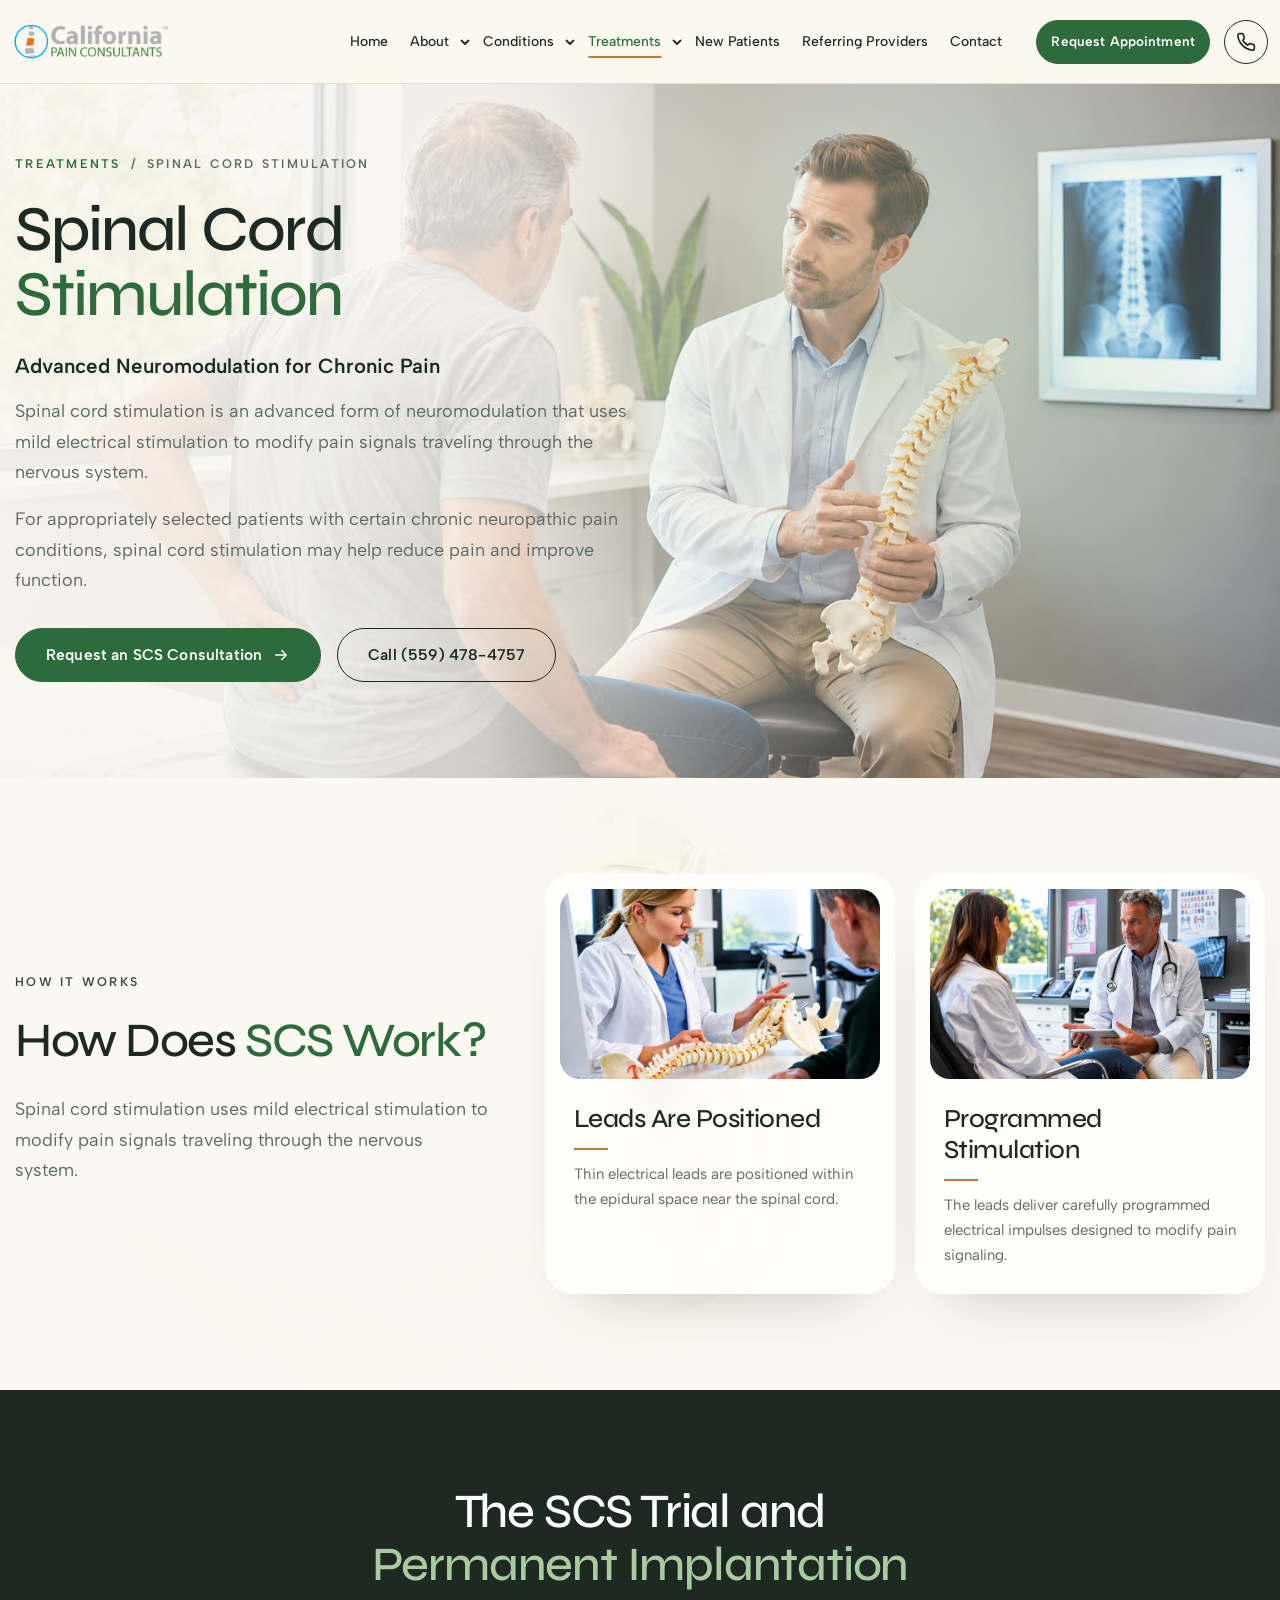
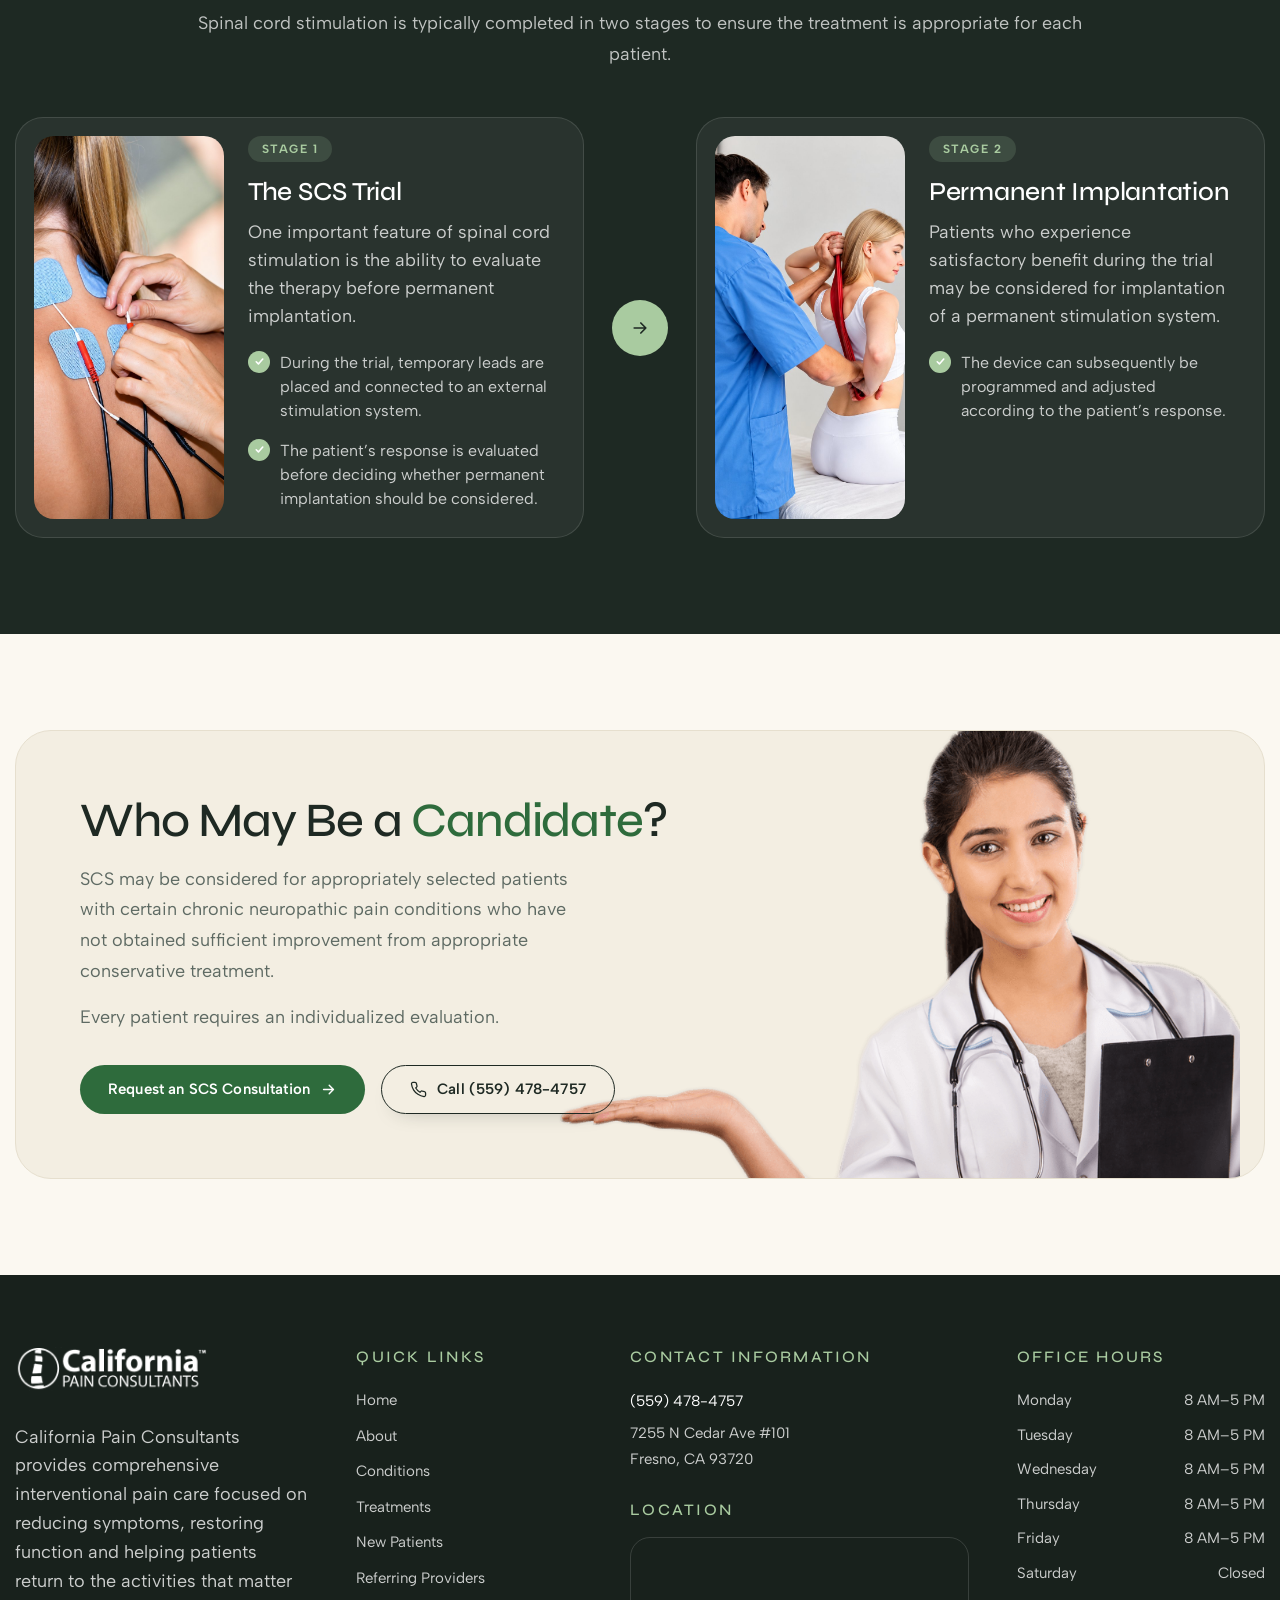
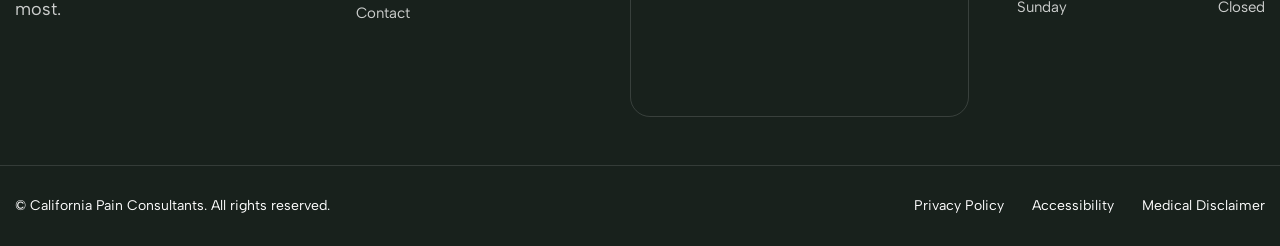
==== commit 5b329625: "Remove outdated images and update image assets; enhance footer content with office hours and locatio" ====
--- a/treatments/spinal-cord-stimulation.html
+++ b/treatments/spinal-cord-stimulation.html
@@ -8,7 +8,7 @@
   <meta name="robots" content="noindex, nofollow"><!-- STAGING: remove at launch -->
   <link rel="preconnect" href="https://fonts.googleapis.com">
   <link rel="preconnect" href="https://fonts.gstatic.com" crossorigin>
-  <link href="https://fonts.googleapis.com/css2?family=DM+Sans:opsz,wght@9..40,400;9..40,500;9..40,600;9..40,700;9..40,800&amp;family=IBM+Plex+Serif:wght@400;500;600;700&amp;display=swap" rel="stylesheet">
+  <link href="https://fonts.googleapis.com/css2?family=Albert+Sans:wght@400;500;600;700;800&amp;family=Syne:wght@400;500;600;700;800&amp;display=swap" rel="stylesheet">
   <link rel="stylesheet" href="../assets/css/style.css">
   <script>document.documentElement.classList.add('js');</script>
 </head>
@@ -131,7 +131,7 @@
             <a class="btn btn-outline btn-lg" href="tel:+15594784757">Call (559) 478-4757</a>
           </div>
         </div>
-        <figure class="scs-hero-img"><img src="../assets/images/scs-hero-photo.jpg" width="640" height="480" alt="Physician reviewing a spine model with a patient during a consultation"></figure>
+        <figure class="scs-hero-img"><img src="../assets/images/scs-hero-consult.jpg" width="1672" height="941" alt="Physician reviewing a spine model with a patient during a consultation"></figure>
       </div>
     </section>
 
@@ -146,7 +146,7 @@
     <section class="scs-section scs-how" aria-labelledby="how-title">
       <div class="container scs-how-grid">
         <div class="scs-how-copy">
-          <p class="scs-eyebrow">How It Works</p>
+          <p class="eyebrow">How It Works</p>
           <h2 id="how-title">How Does <span class="aw-em">SCS Work?</span></h2>
           <p class="scs-how-intro">Spinal cord stimulation uses mild electrical stimulation to modify pain signals traveling through the nervous system.</p>
         </div>
@@ -154,7 +154,7 @@
           <li>
             <span class="scs-num">01</span>
             <div class="scs-step-card">
-              <img src="../assets/images/scs-step-leads-photo.jpg" width="1000" height="667" alt="" loading="lazy">
+              <img src="../assets/images/scs-step-leads-spine-model.jpg" width="1536" height="1024" alt="" loading="lazy">
               <div>
                 <h3>Leads Are Positioned</h3>
                 <p>Thin electrical leads are positioned within the epidural space near the spinal cord.</p>
@@ -165,7 +165,7 @@
           <li>
             <span class="scs-num">02</span>
             <div class="scs-step-card">
-              <img src="../assets/images/scs-step-stim-photo.jpg" width="1152" height="646" alt="" loading="lazy">
+              <img src="../assets/images/scs-step-programming-consult.jpg" width="1675" height="939" alt="" loading="lazy">
               <div>
                 <h3>Programmed Stimulation</h3>
                 <p>The leads deliver carefully programmed electrical impulses designed to modify pain signaling.</p>
@@ -185,7 +185,7 @@
         </div>
         <div class="scs-stages">
           <article class="scs-stage">
-            <img class="scs-stage-img" src="../assets/images/scs-stage-trial.jpg" width="600" height="668" alt="" loading="lazy">
+            <img class="scs-stage-img" src="../assets/images/scs-stage1-trial.jpg" width="1188" height="1324" alt="" loading="lazy">
             <div class="scs-stage-body">
               <span class="scs-stage-tag">Stage 1</span>
               <h3>The SCS Trial</h3>
@@ -198,7 +198,7 @@
           </article>
           <div class="scs-arrow" aria-hidden="true"><svg viewBox="0 0 24 24" width="28" height="28" fill="none" stroke="currentColor" stroke-width="2" stroke-linecap="round" stroke-linejoin="round"><path d="M5 12h14M13 6l6 6-6 6"/></svg></div>
           <article class="scs-stage">
-            <img class="scs-stage-img" src="../assets/images/scs-stage-permanent2.jpg" width="580" height="653" alt="" loading="lazy">
+            <img class="scs-stage-img" src="../assets/images/scs-stage2-permanent.jpg" width="1181" height="1331" alt="" loading="lazy">
             <div class="scs-stage-body">
               <span class="scs-stage-tag">Stage 2</span>
               <h3>Permanent Implantation</h3>
--- a/assets/css/style.css
+++ b/assets/css/style.css
@@ -227,11 +227,6 @@
   display: none;
 }
 
-.eyebrow::before {
-  border-radius: 2px;
-  flex: none;
-}
-
 .hero,
 .scs-hero,
 #advanced-treatments,
@@ -331,13 +326,6 @@
   transform: translateX(3px);
 }
 
-.hero .eyebrow,
-.apx-eyebrow {
-  display: inline-flex;
-  align-items: center;
-  gap: 14px;
-}
-
 .hero-intro {
   max-width: 56ch;
 }
@@ -352,10 +340,6 @@
 
 .treatments .section-intro {
   color: var(--slate);
-}
-
-.additional .eyebrow::before {
-  border-radius: 2px;
 }
 
 .additional h2 {
@@ -423,7 +407,7 @@
 
 .sf-grid {
   display: grid;
-  grid-template-columns: 1.3fr 1fr 1.1fr 1.5fr;
+  grid-template-columns: 1.3fr 1fr 1.5fr 1.1fr;
   gap: 48px;
 }
 
@@ -510,17 +494,6 @@
   text-wrap: balance;
 }
 
-.scs-eyebrow,
-.additional .ax-head .eyebrow {
-  display: inline-flex;
-  align-items: center;
-  gap: 12px;
-}
-
-.scs-eyebrow::before {
-  width: 32px;
-}
-
 .scs-hero {
   padding: 96px 0;
 }
@@ -545,7 +518,7 @@
 
 .scs-sub {
   font: 600 clamp(18px, 1.5vw, 22px)/1.4 var(--font-head);
-  margin: 26px 0 0;
+  margin: 0px 0 16px;
 }
 
 .scs-actions {
@@ -647,7 +620,7 @@
 .scs-journey .scs-stage p {
   font-weight: 400;
   margin: 0 0 12px;
-  font-size: 15px;
+  font-size: var(--fs-lead);
   line-height: 1.55;
 }
 
@@ -684,7 +657,7 @@
 }
 
 .scs-how-intro {
-  color: var(--slate);
+  color: var(--muted);
 }
 
 .scs-how .scs-steps::before {
@@ -740,15 +713,9 @@
 
 body main h3:not(.x1):not(.x2):not(.x3) {
   font-size: var(--fs-h3);
-  font-weight: 700;
   line-height: 1.2;
   letter-spacing: -.01em;
   margin: 0 0 var(--space-3);
-}
-
-.eyebrow,
-.scs-eyebrow {
-  margin: 0 0 var(--space-4);
 }
 
 :is(.hero-intro, .section-intro, .scs-lead, .scs-body, .scs-how-intro) {
@@ -782,13 +749,14 @@
 
 :is(h1, h2, h3):not(.x1):not(.x2):not(.x3),
 body main :is(h1, h2, h3):not(.x1):not(.x2):not(.x3) {
-  font-family: var(--font-head);
-}
-
+  font-family: var(--font-serif);
+  font-weight: 500;
+}
+/* 
 .scs-hero .scs-lead,
 .scs-hero .scs-body {
   max-width: 46ch;
-}
+} */
 
 .scs-journey .scs-head-center h2::before {
   content: none;
@@ -873,7 +841,7 @@
 
 .ax-body p {
   margin: 0;
-  font-size: 14px;
+  font-size: var(--fs-lead);
   line-height: 1.55;
 }
 
@@ -948,18 +916,19 @@
 
 .scs-journey-sub {
   margin: 0;
+  font-size: var(--fs-lead);
 }
 
 .scs-stage-img {
   display: block;
   min-height: 210px;
-  max-height: 260px;
+  max-height: 100%;
 }
 
 .scs-journey .scs-stage li {
   padding: 8px 0 8px 32px;
   border-top: 0;
-  font-size: 13.5px;
+  font-size: 16px;
   line-height: 1.5;
 }
 
@@ -985,16 +954,13 @@
   z-index: 1;
 }
 
-.apx-eyebrow {
-  margin: 0 0 18px;
-}
-
 .apx-panel h2 {
   text-wrap: balance;
 }
 
 .apx-text {
   margin: 0 0 20px;
+  font-size: var(--fs-lead);
   color: rgba(var(--rgb-white), .78);
   line-height: 1.7;
 }
@@ -1057,7 +1023,7 @@
 }
 
 .apx-card p {
-  font-size: 15.5px;
+  font-size: var(--fs-lead);
   line-height: 1.7;
 }
 
@@ -1391,6 +1357,36 @@
   }
 }
 
+/* Trial → implantation: side-by-side cards get cramped below ~1200px, so stack them */
+@media (max-width: 1199px) {
+  .scs-journey .scs-stages {
+    grid-template-columns: minmax(0, 1fr);
+    gap: 16px;
+    max-width: 760px;
+  }
+
+  .scs-journey .scs-arrow {
+    padding: 4px 0;
+  }
+
+  .scs-journey .scs-arrow::before {
+    display: none;
+  }
+
+  .scs-journey .scs-arrow svg {
+    transform: rotate(90deg);
+  }
+
+  .scs-journey .scs-stage {
+    grid-template-columns: 200px minmax(0, 1fr);
+    align-items: stretch;
+  }
+
+  .scs-journey .scs-stage-img {
+    min-height: 220px;
+  }
+}
+
 @media (max-width: 860px) {
   .scs-how {
     padding: 64px 0;
@@ -1633,31 +1629,21 @@
   color: var(--muted);
 }
 
-/* eyebrow: quiet small caps, short gold rule */
-.hero .eyebrow,
-.treatments .eyebrow,
-.additional .eyebrow,
-.scs-eyebrow,
-.scs-crumbs,
-.apx-eyebrow {
+/* eyebrow: one shared label style for every section */
+.eyebrow {
+  display: inline-flex;
+  align-items: center;
+  gap: 12px;
+  margin: 0 0 var(--space-4);
+  color: var(--ink-soft);
+}
+
+.eyebrow,
+.scs-crumbs {
   font: 700 12.5px/1.2 var(--font-head);
   text-transform: uppercase;
   font-weight: 600;
   letter-spacing: .18em;
-}
-
-.hero .eyebrow,
-.treatments .eyebrow,
-.additional .eyebrow,
-.scs-eyebrow {
-  color: var(--ink-soft);
-}
-
-.hero .eyebrow::before,
-.apx-eyebrow::before,
-.scs-eyebrow::before,
-.additional .ax-head .eyebrow::before {
-  background: var(--gold);
 }
 
 /* ================= Buttons ================= */
@@ -1813,7 +1799,8 @@
 }
 
 .ax-body h3 {
-  font: 700 16.5px/1.3 var(--font-head);
+  font-family: var(--font-head);
+  font-weight: 700;
   color: var(--ink);
 }
 
@@ -1838,13 +1825,9 @@
 
 /* ================= Approach ================= */
 
-.apx-eyebrow,
+.apx .eyebrow,
 .apx-goal-label {
   color: var(--brand);
-}
-
-.apx-eyebrow::before {
-  background: var(--gold);
 }
 
 .apx-panel h2:not(.x1):not(.x2):not(.x3) {
@@ -2023,8 +2006,32 @@
   background: var(--color-footer-bg);
 }
 
+.sf-col .sf-hours {
+  margin: 0;
+  padding: 0;
+  list-style: none;
+}
+
+.sf-hours li {
+  display: flex;
+  justify-content: space-between;
+  gap: 16px;
+  max-width: 260px;
+  padding: 6px 0;
+  font-size: 15px;
+  line-height: 1.5;
+  color: rgba(var(--rgb-white), .78);
+}
+
+.sf-brand .sf-desc {
+  margin-top: 14px;
+  max-width: 40ch;
+  font-size: var(--fs-lead);
+  line-height: 1.6;
+}
+
 .sf-h {
-  font: 700 13px/1.3 var(--font-head);
+  font: 700 16px/1.3 var(--font-head);
   text-transform: uppercase;
   color: var(--brand);
   letter-spacing: .14em;
@@ -2090,10 +2097,13 @@
   background: linear-gradient(to bottom, rgba(251, 248, 241, 0), var(--cream));
 }
 
-.scs-hero .scs-sub,
+.scs-hero .scs-sub {
+  color: var(--ink);
+}
+
 .scs-hero .scs-lead,
 .scs-hero .scs-body {
-  color: var(--ink);
+  color: var(--muted);
 }
 
 /* ================= Fixes ================= */
@@ -2236,7 +2246,6 @@
 
 body main .tb-body h3:not(.x1):not(.x2):not(.x3) {
   color: #fff;
-  font-size: 21px;
   font-weight: 600;
   margin: 0 0 8px;
 }
@@ -2256,7 +2265,6 @@
 body main .tb-feature .tb-body h3:not(.x1):not(.x2):not(.x3) {
   font-family: var(--font-serif);
   font-weight: 500;
-  font-size: clamp(30px, 3vw, 42px);
   letter-spacing: -.02em;
   line-height: 1.1;
 }
@@ -2501,7 +2509,7 @@
   align-items: end;
 }
 
-.scs-how .scs-how-copy .scs-eyebrow {
+.scs-how .scs-how-copy .eyebrow {
   grid-column: 1 / -1;
 }
 
@@ -2559,7 +2567,6 @@
   color: #fff;
   font-family: var(--font-serif);
   font-weight: 500;
-  font-size: 26px;
   letter-spacing: -.01em;
 }
 
@@ -2640,7 +2647,6 @@
 
   body main .hero h1:not(.x1):not(.x2):not(.x3),
   body main .scs-hero h1:not(.x1):not(.x2):not(.x3) {
-    font-size: clamp(2.8rem, 1.2rem + 3.6vw, 4rem);
     line-height: 1.02;
     letter-spacing: -.03em;
   }
@@ -2901,11 +2907,11 @@
   --white: #FFF;
   --rgb-black: 0, 0, 0;
   --rgb-white: 255, 255, 255;
-  --font-head: "DM Sans", system-ui, sans-serif;
-  --font-body: "DM Sans", system-ui, sans-serif;
-  --fs-h3: 20px;
-  --fs-h4: 1.25rem;
-  --fs-lead: clamp(1.0625rem, 1rem + .25vw, 1.1875rem);
+  --font-head: "Albert Sans", system-ui, sans-serif;
+  --font-body: "Albert Sans", system-ui, sans-serif;
+  --fs-h3: clamp(24px, 22.4px + .5vw, 26px);
+  --fs-h4: clamp(18px, 15.6px + .75vw, 22px);
+  --fs-lead: clamp(16px, 14.4px + .5vw, 18px);
   --space-3: 12px;
   --space-4: 16px;
   --space-5: 24px;
@@ -2949,7 +2955,7 @@
   --rgb-ink: 30, 41, 35;
   --rgb-shadow-blue: 40, 50, 42;
   --rgb-shadow: 40, 50, 42;
-  --font-serif: "IBM Plex Serif", Georgia, "Times New Roman", serif;
+  --font-serif: "Syne", system-ui, sans-serif;
   --fs-h1: clamp(2.8rem, 1.2rem + 3.6vw, 4rem);
   --fs-h2: clamp(2rem, 1.5rem + 2.2vw, 3rem);
   --r-card: 12px;
@@ -2997,7 +3003,7 @@
 }
 
 .tb-feature .tb-body p {
-  font-size: 16.5px;
+  font-size: var(--fs-lead);
   -webkit-line-clamp: 2;
   line-clamp: 2;
 }
@@ -3233,7 +3239,7 @@
     grid-column: 1;
   }
 
-  .scs-how .scs-how-copy .scs-eyebrow {
+  .scs-how .scs-how-copy .eyebrow {
     margin-bottom: 28px;
   }
 
@@ -3280,12 +3286,11 @@
     line-height: 1.02;
     letter-spacing: -.03em;
     margin: 0 0 28px;
-    font-size: clamp(3.4rem, 2rem + 3.4vw, 5rem);
   }
 
   .scs-how .scs-how-intro {
     color: var(--muted);
-    max-width: 30ch;
+    /* max-width: 30ch; */
   }
 
   .scs-how .scs-steps {
@@ -3319,7 +3324,6 @@
   letter-spacing: -.02em;
   line-height: 1.2;
   margin: 0;
-  font-size: 24px;
 }
 
 .scs-how .scs-step-card h3::after {
@@ -3656,9 +3660,6 @@
     mask-image: radial-gradient(ellipse 60% 80% at 80% 40%, #000 20%, transparent 75%);
   }
 
-  .scs-how .scs-how-copy h2:not(.x1):not(.x2):not(.x3) {
-    font-size: clamp(2.4rem, 1.6rem + 3vw, 3.6rem);
-  }
 
   .dd-label {
     padding-left: 0;
@@ -3766,7 +3767,7 @@
     border-radius: 36px 0 0 36px;
   }
 
-  .hero .eyebrow,
+  .eyebrow,
   .scs-crumbs {
     letter-spacing: .12em;
     font-size: 11.5px;
@@ -4041,7 +4042,7 @@
   margin: 0 0 30px;
   max-width: 60ch;
   color: var(--muted);
-  font-size: 17.5px;
+  font-size: var(--fs-lead);
   line-height: 1.75;
 }
 
@@ -4051,7 +4052,7 @@
   margin-bottom: 18px;
   font-weight: 600;
   color: var(--ink);
-  font-size: 16px;
+  font-size: var(--fs-h4);
 }
 
 .doc-stats {
@@ -4272,7 +4273,7 @@
   display: block !important;
 }
 .apx .apx-ico { display: none !important; }
-.apx .apx-card h3 { font-size: 21px; margin: 0 0 10px; }
+.apx .apx-card h3 { margin: 0 0 10px; }
 .apx .apx-card p { max-width: 58ch; }
 .apx .apx-num {
   position: static !important;
@@ -4378,7 +4379,7 @@
 .apx-step + .apx-step .apx-card {
   border-top: 1px solid rgba(168, 204, 159, .18) !important;
 }
-.apx .apx-card h3 { font-family: var(--font-serif); font-weight: 500; font-size: 24px; color: #fff; letter-spacing: -.01em; }
+.apx .apx-card h3 { font-family: var(--font-serif); font-weight: 500; color: #fff; letter-spacing: -.01em; }
 .apx .apx-card p { color: rgba(255, 255, 255, .72); line-height: 1.7; }
 
 /* CTA */
@@ -4481,7 +4482,6 @@
   body main .tb-feature .tb-body h3:not(.x1):not(.x2):not(.x3) {
     font-family: var(--font-serif);
     font-weight: 500;
-    font-size: clamp(22px, 1.9vw, 28px);
     line-height: 1.12;
     letter-spacing: -.015em;
     margin: 0 0 12px;
@@ -4492,6 +4492,9 @@
     font-size: 15px;
     -webkit-line-clamp: 3;
     line-clamp: 3;
+  }
+  .tb-feature .tb-body p {
+    font-size: var(--fs-lead);
   }
 
   /* "Learn more" as a minimal text link with a sliding arrow */
@@ -4550,3 +4553,7 @@
   .tb-grid:not(:has(.tb-card:hover)) .tb-feature .tb-body p { max-height: 120px; }
   .tb-grid:not(:has(.tb-card:hover)) .tb-feature .tb-more { max-height: 48px; margin-top: 20px; }
 }
+
+
+/* SCS feature card: portrait crop keeps patient and doctor in frame */
+.tb-feature img[src*="scs-card-consult"] { object-fit: cover; object-position: 62% 50%; }
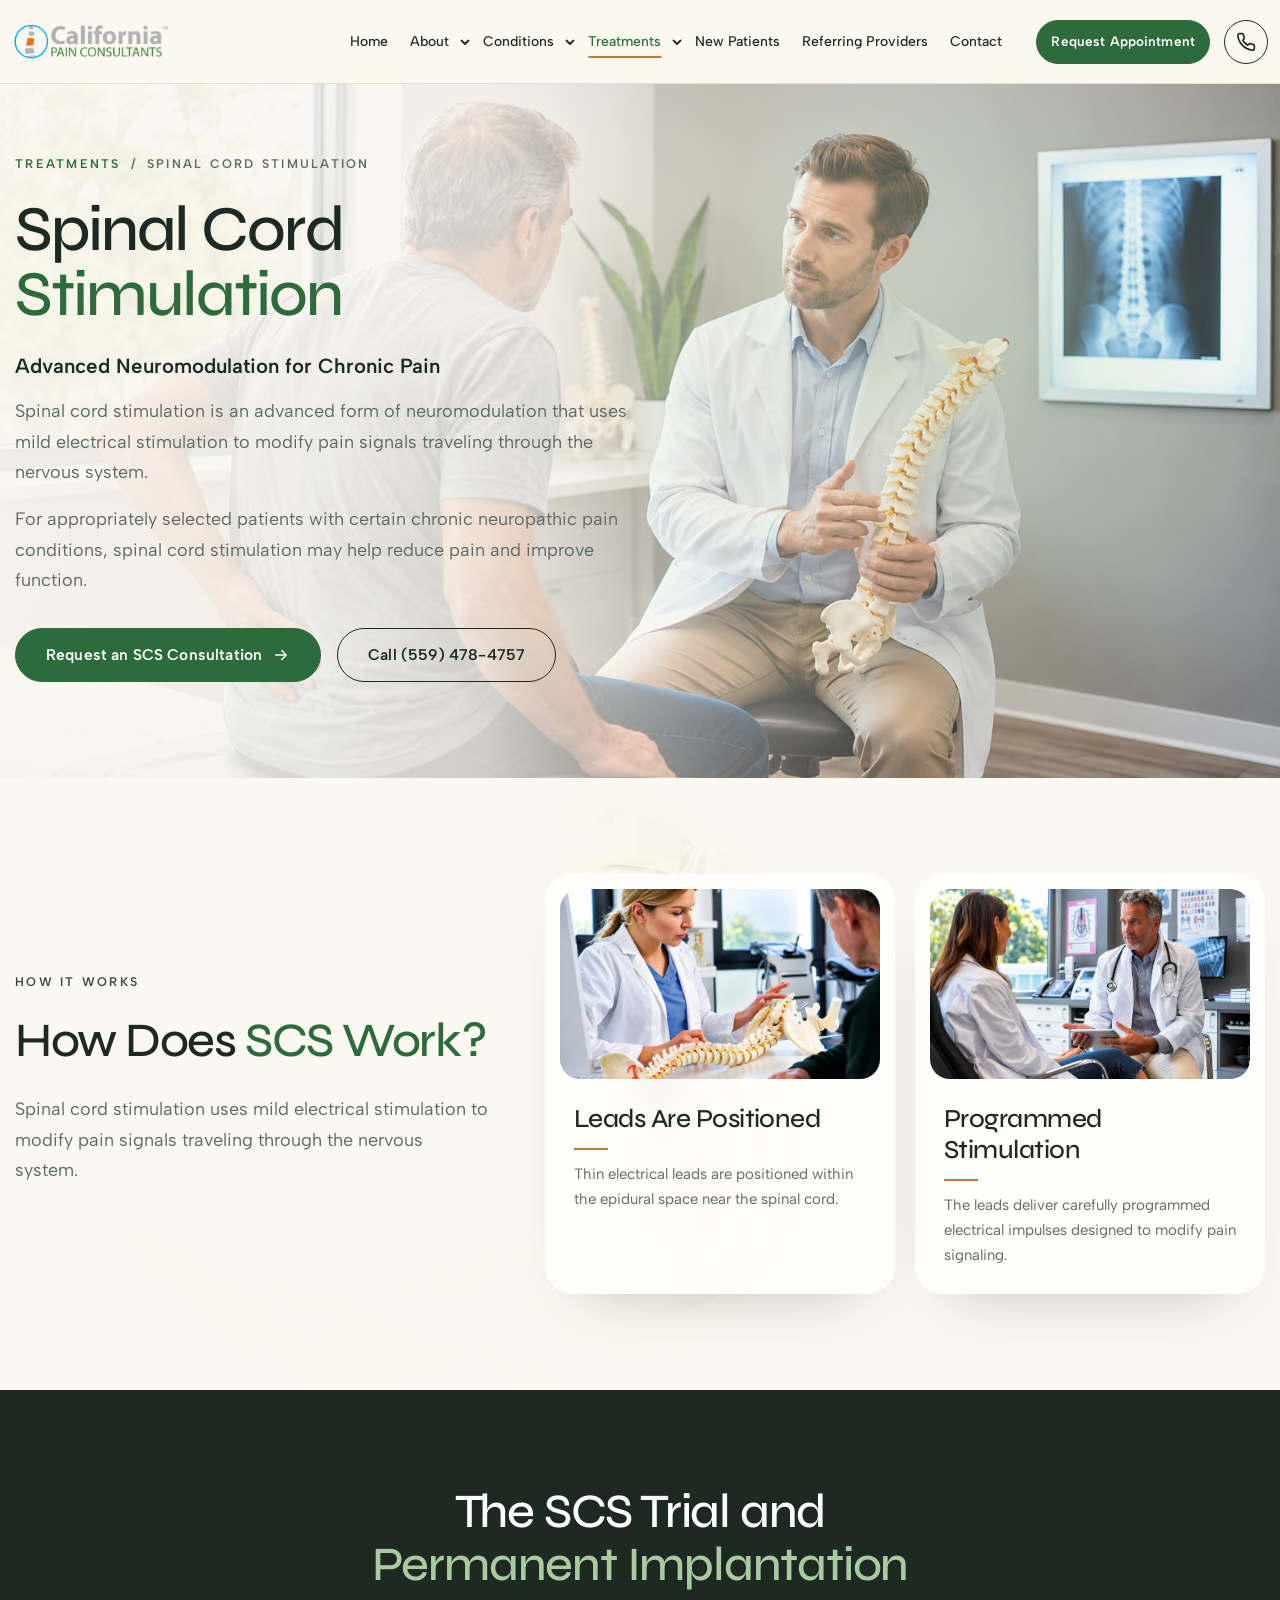
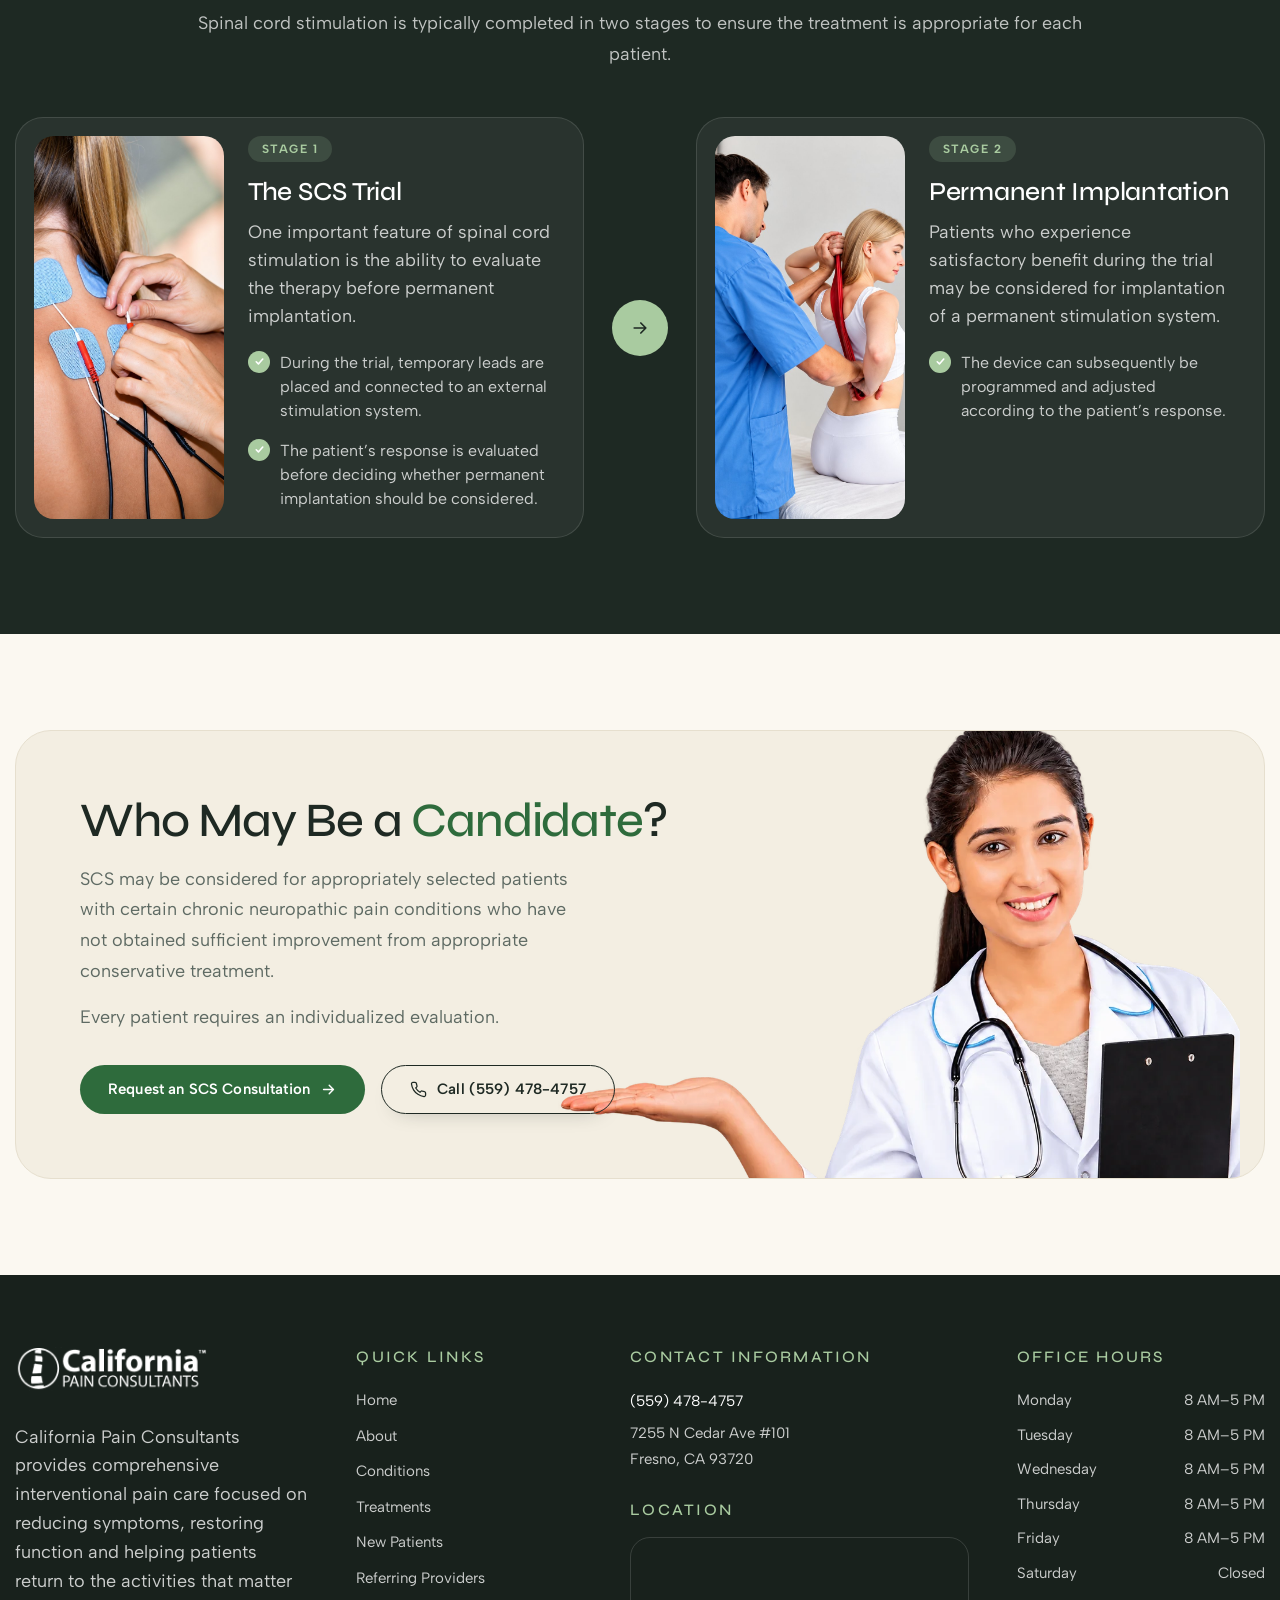
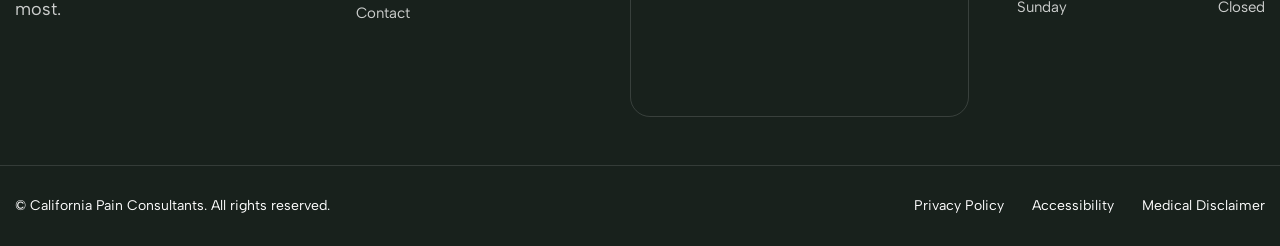
==== commit a5763247: "Refactor code structure for improved readability and maintainability" ====
--- a/treatments/spinal-cord-stimulation.html
+++ b/treatments/spinal-cord-stimulation.html
@@ -224,7 +224,7 @@
               <a class="cta2-btn cta2-secondary" href="tel:+15594784757"><svg viewBox="0 0 24 24" fill="none" stroke="currentColor" stroke-width="1.8" stroke-linecap="round" stroke-linejoin="round" aria-hidden="true"><path d="M22 16.9v3a2 2 0 0 1-2.200 2 19.800 19.800 0 0 1-8.600-3.100 19.500 19.500 0 0 1-6-6A19.800 19.800 0 0 1 2.100 4.200 2 2 0 0 1 4.100 2h3a2 2 0 0 1 2 1.700c.1 1 .4 1.900.7 2.800a2 2 0 0 1-.5 2.100L8.100 9.900a16 16 0 0 0 6 6l1.300-1.300a2 2 0 0 1 2.100-.4c.9.3 1.800.6 2.800.7a2 2 0 0 1 1.700 2z"/></svg> Call (559) 478-4757</a>
             </div>
           </div>
-          <div class="cta2-visual" aria-hidden="true"><img src="../assets/images/cta-doctor.png" width="875" height="619" alt="" loading="lazy"></div>
+          <div class="cta2-visual" aria-hidden="true"><img src="../assets/images/cta-doctor-v2.webp" width="1100" height="778" alt="" loading="lazy"></div>
         </div>
       </div>
     </section>
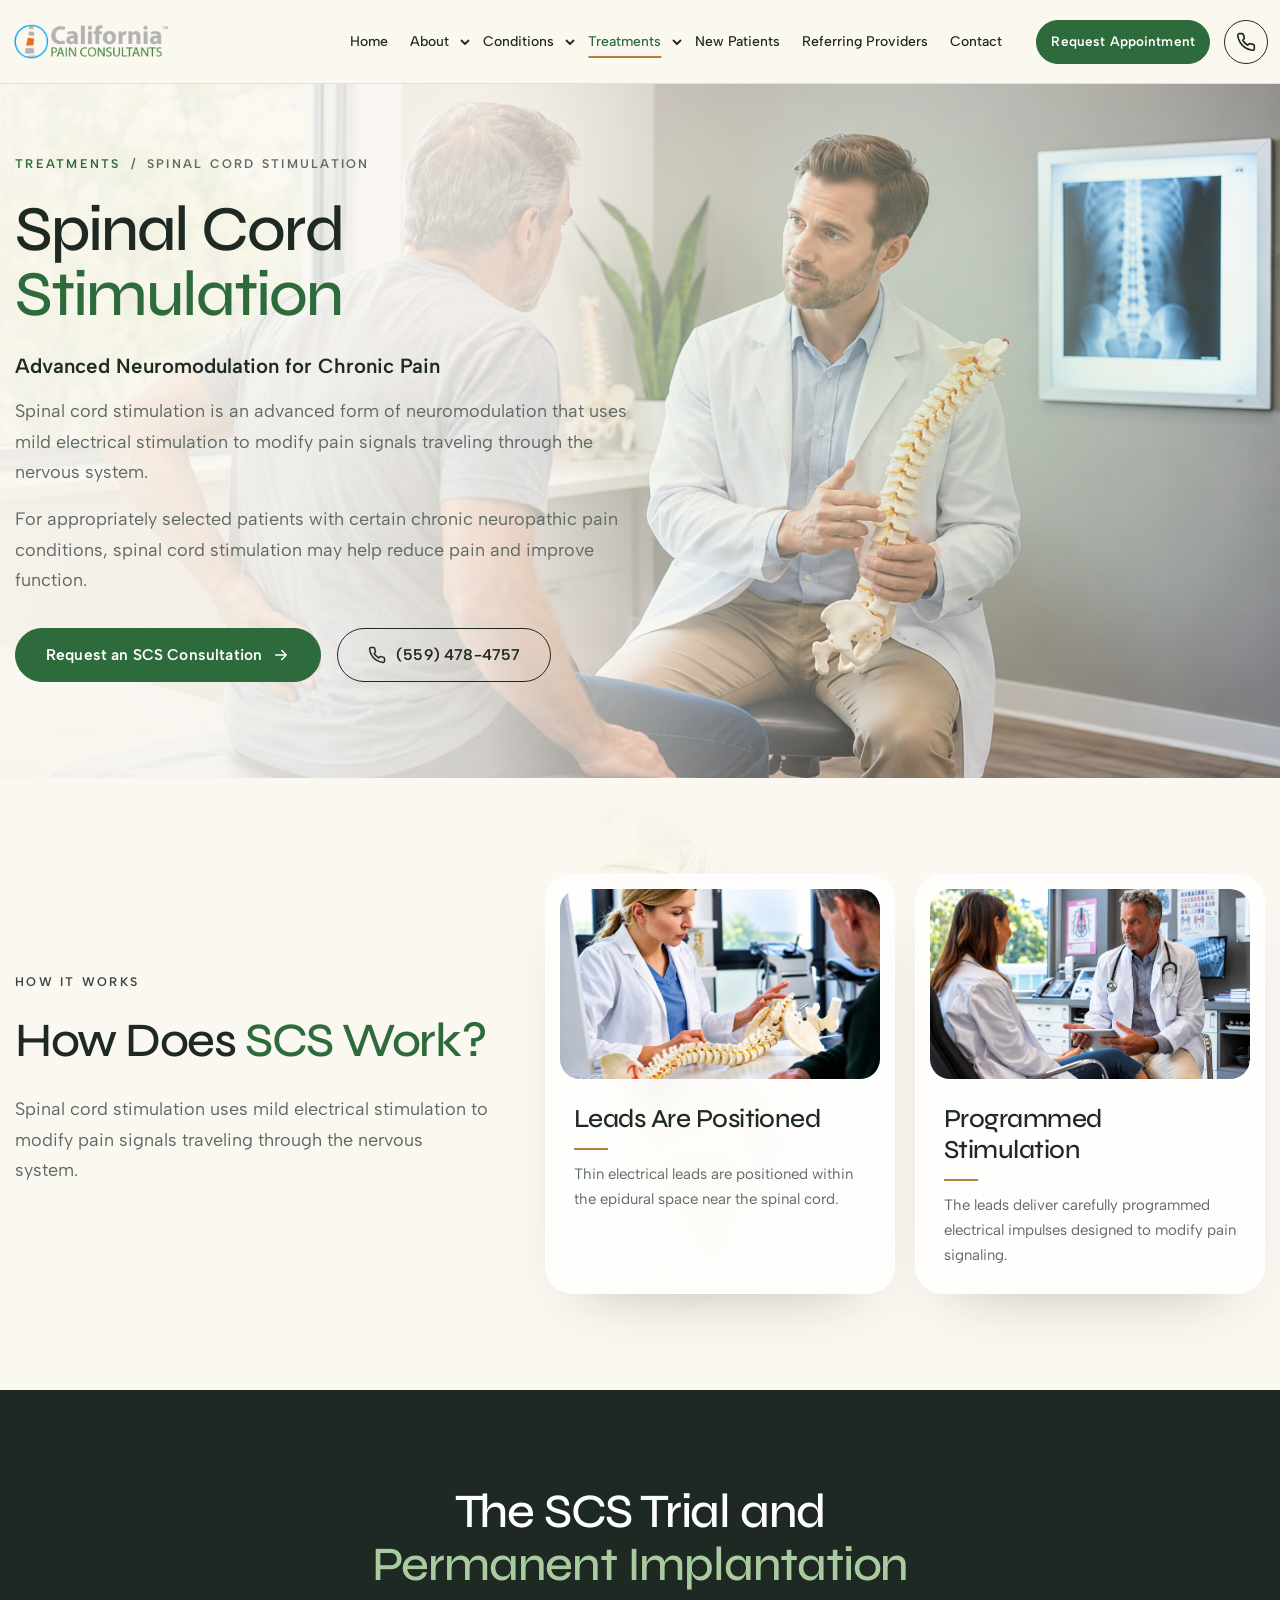
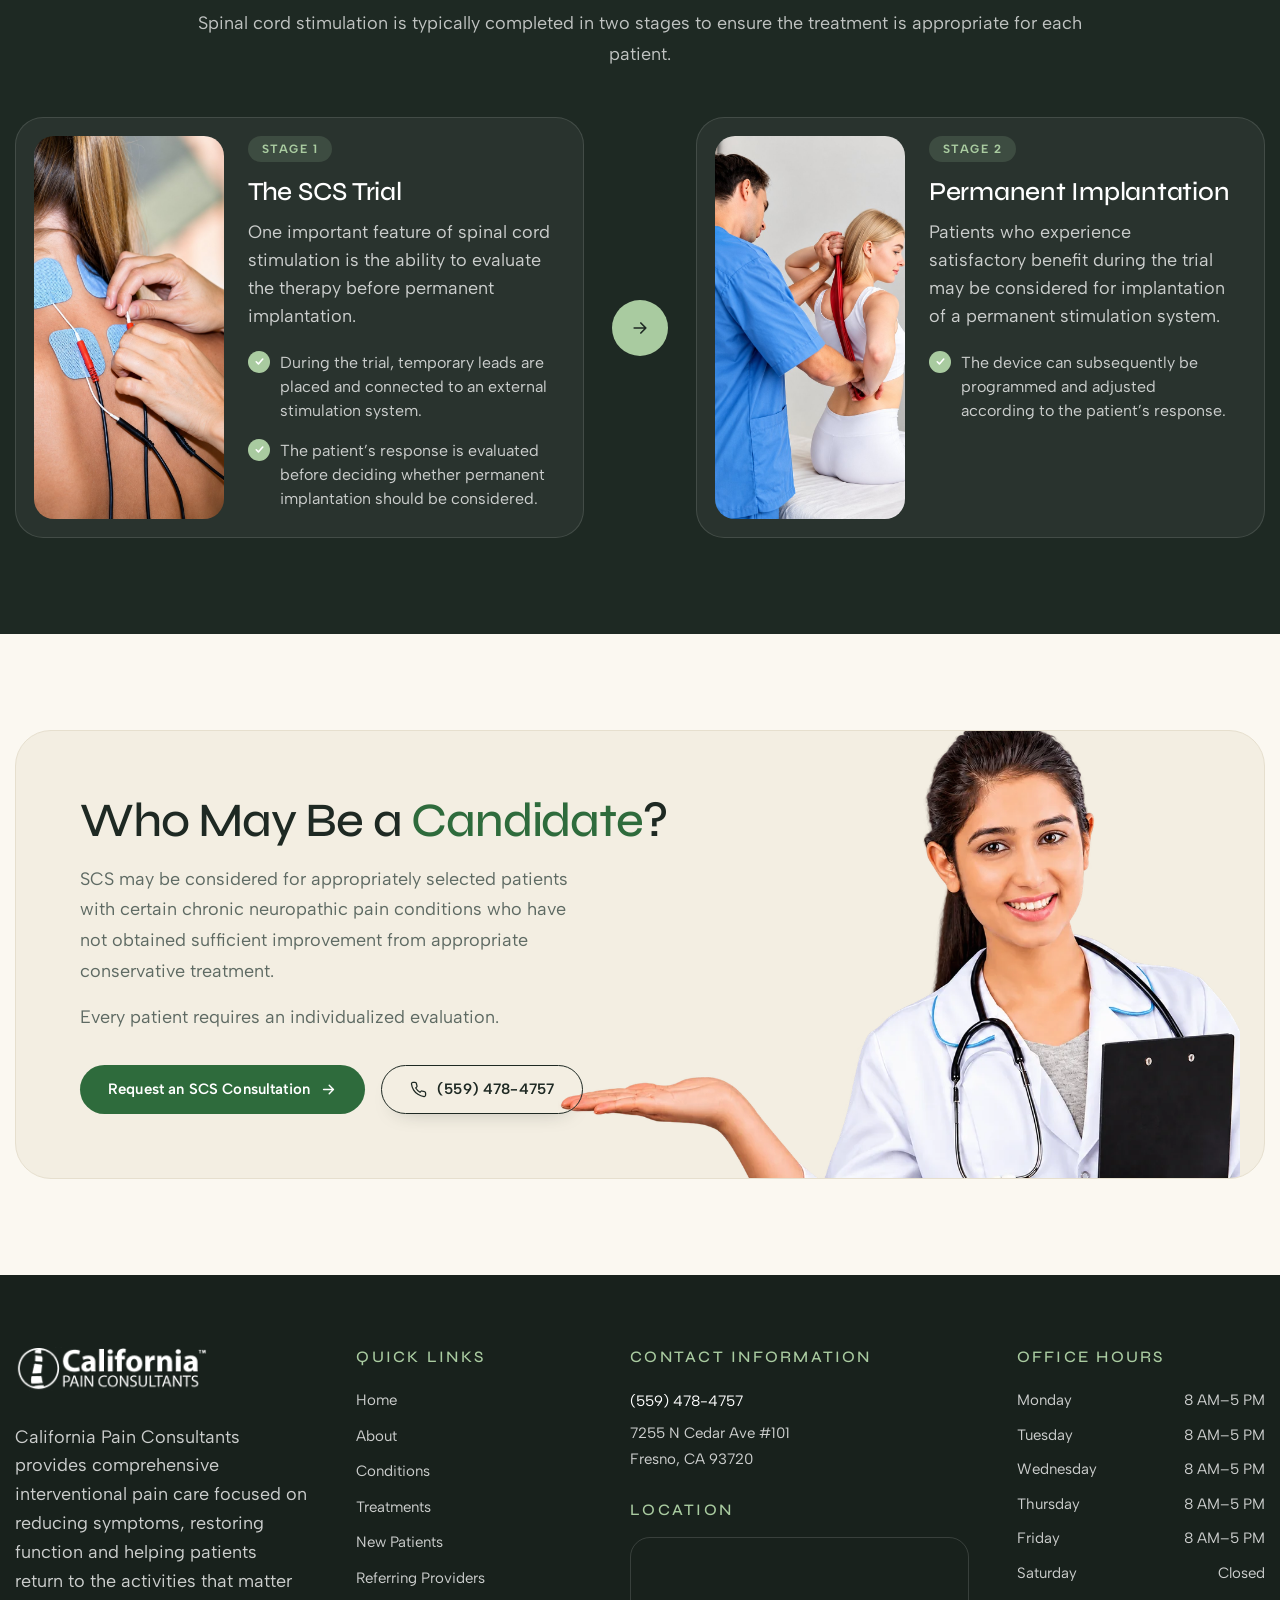
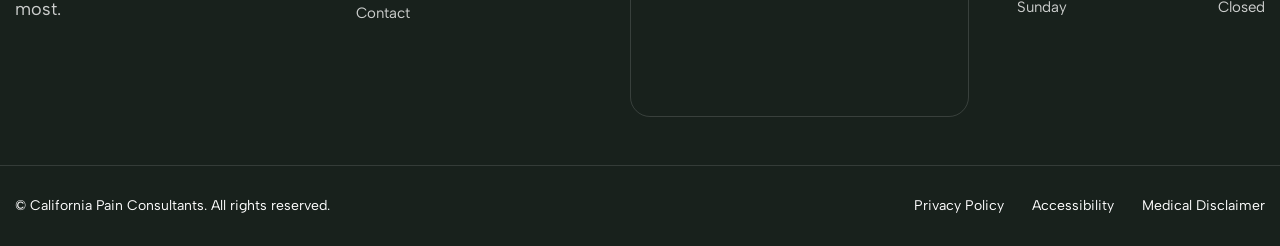
==== commit 55f8833e: "Enhance button styles and update phone number display for better user experience" ====
--- a/treatments/spinal-cord-stimulation.html
+++ b/treatments/spinal-cord-stimulation.html
@@ -111,7 +111,7 @@
           <li><a class="nav-link" href="javascript:void(0)">Contact</a></li>
 
           <li class="menu-cta"><a class="btn btn-primary appointment-button" href="javascript:void(0)">Request Appointment</a></li>
-          <li class="menu-call"><a class="btn btn-outline" aria-label="Call (559) 478-4757" href="tel:+15594784757">Call (559) 478-4757</a></li>
+          <li class="menu-call"><a class="btn btn-outline btn-phone" aria-label="Call (559) 478-4757" href="tel:+15594784757">(559) 478-4757</a></li>
         </ul>
       </nav>
     </div>
@@ -128,7 +128,7 @@
           <p class="scs-body">For appropriately selected patients with certain chronic neuropathic pain conditions, spinal cord stimulation may help reduce pain and improve function.</p>
           <div class="scs-actions">
             <a class="btn btn-primary btn-lg" href="javascript:void(0)">Request an SCS Consultation <svg class="btn-arrow" viewBox="0 0 24 24" width="18" height="18" fill="none" stroke="currentColor" stroke-width="2" stroke-linecap="round" stroke-linejoin="round" aria-hidden="true"><path d="M5 12h14M13 6l6 6-6 6"/></svg></a>
-            <a class="btn btn-outline btn-lg" href="tel:+15594784757">Call (559) 478-4757</a>
+            <a class="btn btn-outline btn-lg btn-phone" href="tel:+15594784757">(559) 478-4757</a>
           </div>
         </div>
         <figure class="scs-hero-img"><img src="../assets/images/scs-hero-consult.jpg" width="1672" height="941" alt="Physician reviewing a spine model with a patient during a consultation"></figure>
@@ -221,7 +221,7 @@
             <p>Every patient requires an individualized evaluation.</p>
             <div class="cta-actions">
               <a class="cta2-btn cta2-primary" href="javascript:void(0)">Request an SCS Consultation <svg viewBox="0 0 24 24" fill="none" stroke="currentColor" stroke-width="2" stroke-linecap="round" stroke-linejoin="round" aria-hidden="true"><path d="M5 12h14M13 6l6 6-6 6"/></svg></a>
-              <a class="cta2-btn cta2-secondary" href="tel:+15594784757"><svg viewBox="0 0 24 24" fill="none" stroke="currentColor" stroke-width="1.8" stroke-linecap="round" stroke-linejoin="round" aria-hidden="true"><path d="M22 16.9v3a2 2 0 0 1-2.200 2 19.800 19.800 0 0 1-8.600-3.100 19.500 19.500 0 0 1-6-6A19.800 19.800 0 0 1 2.100 4.200 2 2 0 0 1 4.100 2h3a2 2 0 0 1 2 1.700c.1 1 .4 1.900.7 2.800a2 2 0 0 1-.5 2.100L8.100 9.900a16 16 0 0 0 6 6l1.300-1.300a2 2 0 0 1 2.100-.4c.9.3 1.800.6 2.800.7a2 2 0 0 1 1.700 2z"/></svg> Call (559) 478-4757</a>
+              <a class="cta2-btn cta2-secondary" href="tel:+15594784757"><svg viewBox="0 0 24 24" fill="none" stroke="currentColor" stroke-width="1.8" stroke-linecap="round" stroke-linejoin="round" aria-hidden="true"><path d="M22 16.9v3a2 2 0 0 1-2.200 2 19.800 19.800 0 0 1-8.600-3.100 19.500 19.500 0 0 1-6-6A19.800 19.800 0 0 1 2.100 4.200 2 2 0 0 1 4.100 2h3a2 2 0 0 1 2 1.700c.1 1 .4 1.900.7 2.800a2 2 0 0 1-.5 2.100L8.100 9.900a16 16 0 0 0 6 6l1.300-1.300a2 2 0 0 1 2.100-.4c.9.3 1.800.6 2.800.7a2 2 0 0 1 1.700 2z"/></svg> (559) 478-4757</a>
             </div>
           </div>
           <div class="cta2-visual" aria-hidden="true"><img src="../assets/images/cta-doctor-v2.webp" width="1100" height="778" alt="" loading="lazy"></div>
--- a/assets/css/style.css
+++ b/assets/css/style.css
@@ -2287,6 +2287,7 @@
 .tb-more svg {
   width: 15px;
   height: 15px;
+  flex-shrink: 0;
 }
 
 .tb-card a:hover .tb-more {
@@ -4528,6 +4529,12 @@
     overflow: hidden;
     transition: max-height .5s ease, opacity .35s ease, transform .45s ease, margin .4s ease;
   }
+  /* let the arrow slide right without being clipped */
+  .tb-more {
+    overflow: visible;
+    -webkit-clip-path: inset(0 -12px 0 0);
+    clip-path: inset(0 -12px 0 0);
+  }
   .tb-card a:hover .tb-body p,
   .tb-card a:focus-visible .tb-body p {
     max-height: 120px;
@@ -4557,3 +4564,26 @@
 
 /* SCS feature card: portrait crop keeps patient and doctor in frame */
 .tb-feature img[src*="scs-card-consult"] { object-fit: cover; object-position: 62% 50%; }
+
+.btn-arrow::after {
+  content: "";
+  width: 16px;
+  height: 16px;
+  background: currentColor;
+  -webkit-mask: url("data:image/svg+xml,%3Csvg xmlns='http://www.w3.org/2000/svg' viewBox='0 0 16 16' fill='none' stroke='black' stroke-width='1.8' stroke-linecap='round' stroke-linejoin='round'%3E%3Cpath d='M2 8h12M9 3l5 5-5 5'/%3E%3C/svg%3E") center / contain no-repeat;
+  mask: url("data:image/svg+xml,%3Csvg xmlns='http://www.w3.org/2000/svg' viewBox='0 0 16 16' fill='none' stroke='black' stroke-width='1.8' stroke-linecap='round' stroke-linejoin='round'%3E%3Cpath d='M2 8h12M9 3l5 5-5 5'/%3E%3C/svg%3E") center / contain no-repeat;
+  transition: transform .2s;
+}
+
+.btn-arrow:hover::after {
+  transform: translateX(3px);
+}
+
+.btn-phone::before {
+  content: "";
+  width: 18px;
+  height: 18px;
+  background: currentColor;
+  -webkit-mask: url("data:image/svg+xml,%3Csvg xmlns='http://www.w3.org/2000/svg' viewBox='0 0 24 24' fill='none' stroke='black' stroke-width='2' stroke-linecap='round' stroke-linejoin='round'%3E%3Cpath d='M22 16.92v3a2 2 0 0 1-2.18 2 19.8 19.8 0 0 1-8.63-3.07 19.5 19.5 0 0 1-6-6A19.8 19.8 0 0 1 2.12 4.18 2 2 0 0 1 4.11 2h3a2 2 0 0 1 2 1.72c.13.96.36 1.9.7 2.81a2 2 0 0 1-.45 2.11L8.09 9.91a16 16 0 0 0 6 6l1.27-1.27a2 2 0 0 1 2.11-.45c.91.34 1.85.57 2.81.7A2 2 0 0 1 22 16.92z'/%3E%3C/svg%3E") center / contain no-repeat;
+  mask: url("data:image/svg+xml,%3Csvg xmlns='http://www.w3.org/2000/svg' viewBox='0 0 24 24' fill='none' stroke='black' stroke-width='2' stroke-linecap='round' stroke-linejoin='round'%3E%3Cpath d='M22 16.92v3a2 2 0 0 1-2.18 2 19.8 19.8 0 0 1-8.63-3.07 19.5 19.5 0 0 1-6-6A19.8 19.8 0 0 1 2.12 4.18 2 2 0 0 1 4.11 2h3a2 2 0 0 1 2 1.72c.13.96.36 1.9.7 2.81a2 2 0 0 1-.45 2.11L8.09 9.91a16 16 0 0 0 6 6l1.27-1.27a2 2 0 0 1 2.11-.45c.91.34 1.85.57 2.81.7A2 2 0 0 1 22 16.92z'/%3E%3C/svg%3E") center / contain no-repeat;
+}
